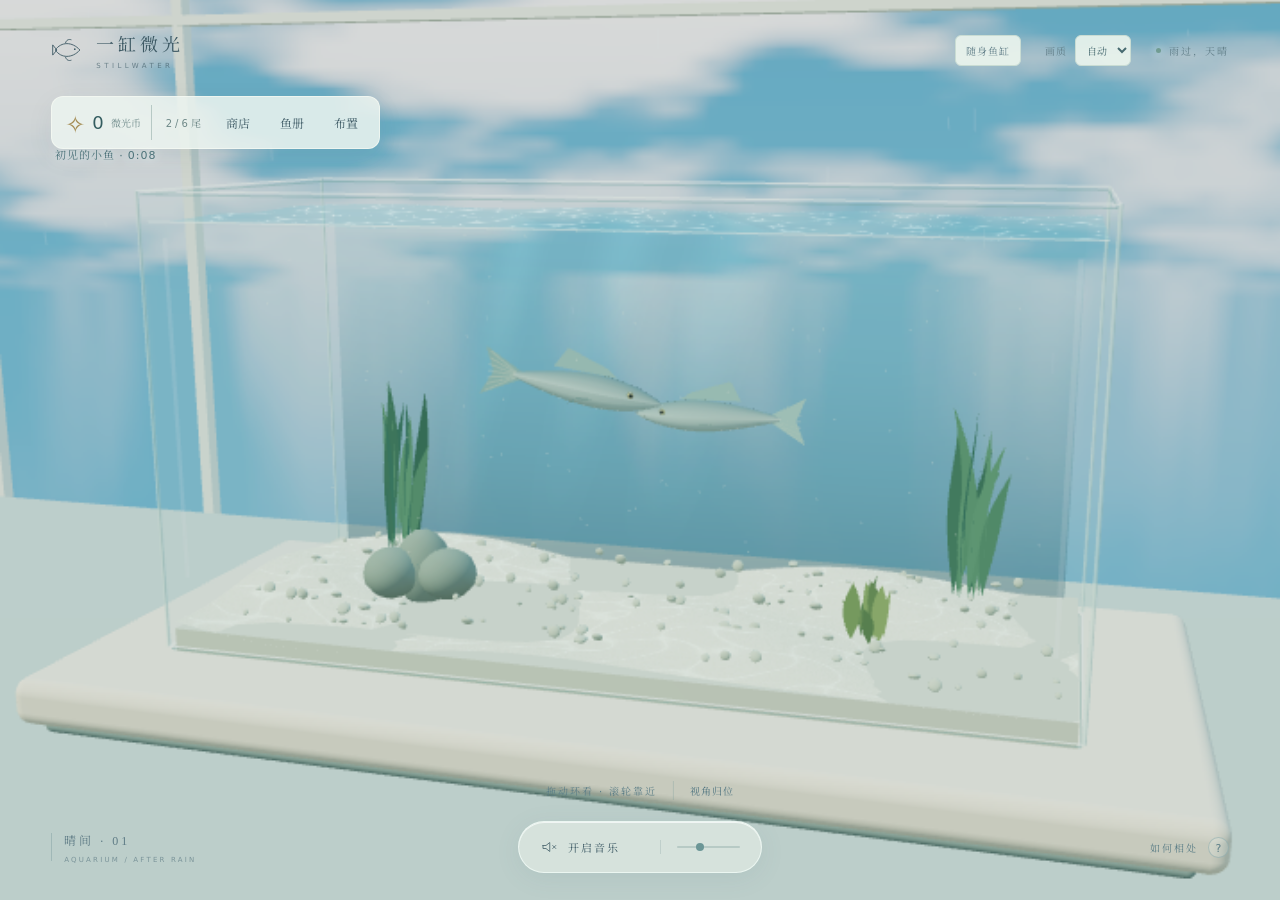
==== play/index.html @ 8902a98c "Publish original-rule web trial and QR landing" ====
<!doctype html>
<html lang="zh-CN">
<head>
  <meta charset="utf-8">
  <meta name="viewport" content="width=device-width,initial-scale=1">
  <link rel="apple-touch-icon" href="./assets/apple-touch-icon.png">
  <meta name="apple-mobile-web-app-capable" content="yes">
  <meta name="apple-mobile-web-app-title" content="一缸微光">
  <meta name="theme-color" content="#c3dce2">
  <meta name="description" content="一缸微光。看小鱼游过，让时间慢一点。一个安静的水族箱。">
  <title>一缸微光 · Stillwater</title>
  <link rel="icon" href="data:image/svg+xml,%3Csvg xmlns='http://www.w3.org/2000/svg' viewBox='0 0 32 32'%3E%3Crect width='32' height='32' rx='10' fill='%231c4745'/%3E%3Cpath d='M7 16C13 6 23 12 25 16C21 23 13 24 7 16M7 16L3 11V21Z' fill='%23e6c698'/%3E%3C/svg%3E">
  <link rel="stylesheet" href="./style.css">
  <script defer src="./aquarium.js"></script>
  <script defer src="./management.js"></script>
  <script defer src="./scene.js"></script>
  <script defer src="./management-ui.js"></script>
  <script defer src="./sound.js"></script>
  <script defer src="./app.js"></script>
  <script defer src="./web-ui.js"></script>
</head>
<body>
  <main class="aquarium" aria-label="一缸微光，安静的互动水族箱">
    <canvas id="water" tabindex="0" aria-label="水族箱：在上方水面点击投食，或停留片刻等小鱼靠近。拖动旋转视角，滚轮缩放。键盘按 F 在中央投食。"></canvas>
    <div class="grain" aria-hidden="true"></div>
    <header class="masthead">
      <a class="wordmark" href="./" aria-label="一缸微光首页">
        <svg viewBox="0 0 40 40" fill="none" aria-hidden="true"><path d="M5 20c7-10 20-10 29 0-9 10-22 10-29 0Z"/><path d="m7 20-5-6v12l5-6ZM17 12c1-4 4-5 7-4M17 28c1 4 4 5 7 4"/><circle cx="28" cy="19" r="1" fill="currentColor" stroke="none"/></svg>
        <span>一缸微光<small>STILLWATER</small></span>
      </a>
      <div class="header-note"><button id="portable-toggle" type="button">随身鱼缸</button><label class="quality-control">画质 <select id="quality-select" aria-label="画质选择"><option value="auto">自动</option><option value="low">轻省</option><option value="medium">均衡</option><option value="high">细腻</option></select></label><span class="weather-note"><span class="live-dot"></span>雨过，天晴</span></div>
    </header>
    <nav class="garden-bar" aria-label="水族箱管理">
      <div class="wallet"><span class="coin-symbol" aria-hidden="true">✧</span><strong id="coins">0</strong><span>微光币</span></div>
      <span id="capacity" class="capacity">2 / 6 尾</span>
      <button type="button" data-panel="shop">商店</button>
      <button type="button" data-panel="fish">鱼册</button>
      <button type="button" data-panel="decor">布置</button>
    </nav>
    <p id="nursery-note" class="nursery-note"></p>
    <p id="save-warning" class="save-warning" role="alert" hidden></p>
    <aside id="garden-panel" class="garden-panel" role="dialog" aria-labelledby="panel-title" hidden>
      <div class="panel-heading"><div><span class="eyebrow">A LITTLE WORLD TO KEEP</span><h2 id="panel-title">水边商店</h2></div><button type="button" id="panel-close" aria-label="关闭面板">×</button></div>
      <p id="panel-copy" class="panel-copy"></p>
      <nav id="shop-tabs" class="shop-tabs" aria-label="商品类别"></nav>
      <div id="panel-content" class="panel-content"></div>
      <p class="panel-footnote">只在相伴时生长 · 进度自动保存在当前浏览器</p>
    </aside>
    <div id="edit-bar" class="edit-bar" hidden>
      <div><strong id="edit-title">布置鱼缸</strong><small id="edit-hint">选择物品，放在底砂上</small></div>
      <button type="button" id="rotate-decor" title="R 旋转">旋转 ↻</button>
      <button type="button" id="place-decor">放下</button>
      <button type="button" id="retrieve-decor">收回</button>
      <button type="button" id="cancel-decor">取消</button>
      <button type="button" id="finish-decor">完成</button>
    </div>
    <p id="garden-toast" class="garden-toast" role="status" aria-live="polite" hidden></p>
    <div class="waterline-label" aria-hidden="true"><span></span>轻点缸内水面 · 喂一小口<span></span></div>
    <section class="intro" aria-label="欢迎">
      <p class="eyebrow">AFTER THE RAIN, A LITTLE LIGHT.</p>
      <h1>雨停了，光落进水里。</h1>
      <p class="intro-copy">看一会儿鱼，让时间慢下来。</p>
    </section>
    <div class="view-controls"><span>拖动环看 · 滚轮靠近</span><button id="view-reset" type="button">视角归位</button></div>
    <p id="render-error" class="render-error" role="alert" hidden></p>
    <footer class="bottom-bar">
      <div class="scene-caption"><span class="caption-line"></span><div>晴间 · 01<small>AQUARIUM / AFTER RAIN</small></div></div>
      <div class="sound-panel">
        <button id="sound-toggle" type="button" aria-pressed="false" aria-label="开启音乐">
          <svg class="sound-icon" viewBox="0 0 24 24" fill="none" aria-hidden="true"><path d="M4 10v4h4l5 4V6l-5 4H4Z"/><path class="waves" d="M16 9a5 5 0 0 1 0 6m3-9a9 9 0 0 1 0 12"/><path class="mute-stroke" d="m17 10 4 4m0-4-4 4"/></svg>
          <span id="sound-label">开启音乐</span>
        </button>
        <span class="control-divider"></span>
        <label class="volume-label" for="volume">音量</label>
        <input id="volume" type="range" min="0" max="100" value="35" aria-label="音乐音量">
      </div>
      <button class="help-toggle" id="help-toggle" type="button" aria-expanded="false" aria-controls="help">如何相处 <span>?</span></button>
    </footer>
    <div id="help" class="help" hidden>
      <p>轻点鱼缸内的水面，留下一小撮食物。</p>
      <p>把指针停在水里，也许会有小鱼来看看。</p>
      <p>拖动可以看看侧面，滚轮可以靠近一点。</p>
      <p>同种成鱼两条会自动繁殖；首窝只需相伴 30 秒。</p>
      <p>在鱼册出售幼鱼，用微光币买鱼、换缸和布置。</p>
      <p>幼鱼 10 分钟长大；离开页面时成长暂停。</p>
      <p>布置时左键摆放，右键环看；R 旋转，方向键微调。</p>
      <small>键盘：聚焦水景后按 F 投食 · Esc 收起说明</small>
    </div>
    <dialog id="portable-panel" aria-labelledby="portable-title">
      <div class="panel-heading"><h2 id="portable-title">把这一缸光带走</h2><button id="portable-close" type="button" aria-label="关闭随身鱼缸">×</button></div>
      <p id="offline-status" role="status">正在准备离线内容…</p>
      <p>养鱼、画面和音乐都在你的设备上运行。离线准备完成后，不联网也能玩。</p>
      <p id="install-help"></p>
      <div class="portable-actions"><button id="install-app" type="button">添加到桌面</button><button id="check-offline" type="button">检查离线与更新</button><button id="update-app" type="button" hidden>保存并更新</button></div>
      <hr>
      <h3>留住你的鱼缸</h3>
      <p>进度只保存在当前浏览器。换网址、换设备或清理浏览器前，请导出存档备份。浏览器也可能因空间不足清理离线内容。</p>
      <div class="portable-actions"><button id="export-save" type="button">导出存档</button><button id="import-save" type="button">导入存档</button><input id="save-file" type="file" accept=".json,application/json" hidden></div>
      <p id="portable-note" role="status" aria-live="polite"></p>
    </dialog>
    <p id="status" class="sr-only" role="status" aria-live="polite"></p>
    <noscript><p class="no-script">请开启 JavaScript，让这缸小鱼游起来。</p></noscript>
  </main>
</body>
</html>
---- play/style.css ----
@charset "UTF-8";
@font-face{font-family:Stillwater Serif;src:url("./assets/stillwater-serif.ttf") format("truetype");font-weight:400;font-style:normal;font-display:swap}
:root{color-scheme:light;--ink:#3d5964;--muted:#738b93;--cream:#3d5964}
*{box-sizing:border-box}
html,body{margin:0;width:100%;height:100%;overflow:hidden;background:#c5dde2}
body{font-family:"PingFang SC","Microsoft YaHei","Stillwater Serif",system-ui,sans-serif;color:var(--ink);font-weight:400}
button,a,input{-webkit-tap-highlight-color:transparent}
button{font:inherit;color:inherit;cursor:pointer}
button:focus-visible,a:focus-visible,input:focus-visible{outline:2px solid #487b8c;outline-offset:6px}
.aquarium{position:relative;isolation:isolate;width:100%;height:100%;min-height:380px;overflow:hidden;background:radial-gradient(ellipse at 50% 80%,#e8ece0,transparent 75%),linear-gradient(135deg,#c7dfe4,#b6d5df 50%,#d5e3dd)}
#water{display:block;width:100%;height:100%;outline:none;touch-action:manipulation}
#water:focus-visible{outline:1px solid #487b8c;outline-offset:-8px}
.grain{position:absolute;inset:0;pointer-events:none;opacity:.025;background-image:url("data:image/svg+xml,%3Csvg viewBox='0 0 180 180' xmlns='http://www.w3.org/2000/svg'%3E%3Cfilter id='n'%3E%3CfeTurbulence type='fractalNoise' baseFrequency='.82' numOctaves='3' stitchTiles='stitch'/%3E%3C/filter%3E%3Cpath fill='%23fff' filter='url(%23n)' opacity='.55' d='M0 0h180v180H0z'/%3E%3C/svg%3E")}
.masthead{position:absolute;top:30px;left:4%;right:4%;display:flex;align-items:center;justify-content:space-between;pointer-events:none}
.wordmark{color:var(--ink);text-decoration:none;display:flex;gap:11px;align-items:center;pointer-events:auto}
.wordmark svg{width:34px;height:34px;stroke:currentColor;stroke-width:1.05}
.wordmark span{font-family:"Stillwater Serif",serif;font-size:18px;letter-spacing:4px}
.wordmark small{display:block;font-family:system-ui,sans-serif;font-size:7px;letter-spacing:3.5px;margin-top:6px;opacity:.65}
.header-note{display:flex;align-items:center;gap:10px;color:#627f89;font-size:10px;letter-spacing:2px}
.live-dot{width:5px;height:5px;border-radius:50%;background:#719c92;box-shadow:0 0 10px #f0fff4}
.intro{position:absolute;left:50%;top:10%;transform:translateX(-50%);width:max-content;max-width:95%;text-align:center;pointer-events:none;animation:intro 20s both}
.eyebrow{font-family:system-ui,sans-serif;font-size:8px;letter-spacing:3.4px;color:#718f99;margin:0 0 10px}
h1{font-family:"Stillwater Serif",serif;font-size:clamp(24px,2.1vw,34px);font-weight:400;letter-spacing:6px;line-height:1.45;margin:0;color:#3e606e;text-shadow:0 2px 20px #f8ffff75}
.intro-copy{font-size:10px;letter-spacing:2px;color:#698792;margin:12px 0 0}
.waterline-label{position:absolute;top:29%;left:50%;transform:translateX(-50%);display:flex;gap:12px;align-items:center;pointer-events:none;white-space:nowrap;letter-spacing:2px;font-size:10px;color:#f0faf8;text-shadow:0 1px 8px #47727f;animation:instruction 14s both}
.waterline-label span{width:24px;height:1px;background:#f0faf880}
.bottom-bar{position:absolute;bottom:27px;left:4%;right:4%;display:flex;align-items:center;justify-content:space-between;gap:20px}
.scene-caption{display:flex;align-items:center;gap:12px;font-family:"Stillwater Serif",serif;font-size:12px;letter-spacing:3px;color:#5f7c86;flex:1;pointer-events:none}
.caption-line{height:28px;width:1px;background:#76999c66}
.scene-caption small{display:block;font-family:system-ui,sans-serif;font-size:7px;letter-spacing:2.2px;margin-top:7px;opacity:.7}
.sound-panel{display:flex;align-items:center;gap:16px;padding:12px 21px;background:#f4faf175;border:1px solid #f6fffbac;border-radius:40px;backdrop-filter:blur(18px);box-shadow:0 5px 25px #557b881a,inset 0 1px 0 #ffffffaa}
#sound-toggle{background:none;border:0;padding:4px 0;display:flex;gap:10px;align-items:center;font-size:11px;letter-spacing:2px;min-width:104px}
.sound-icon{width:18px;height:18px;stroke:currentColor;stroke-width:1.2;stroke-linecap:round;stroke-linejoin:round;opacity:.85}
.waves{display:none}
[aria-pressed=true] .waves{display:block}
[aria-pressed=true] .mute-stroke{display:none}
.control-divider{height:14px;width:1px;background:#77959940}
.volume-label{position:absolute;width:1px;height:1px;overflow:hidden;clip-path:inset(50%)}
input[type=range]{width:63px;height:16px;accent-color:#6b9696;cursor:pointer;appearance:none;background:transparent;margin:0}
input[type=range]::-webkit-slider-runnable-track{height:2px;background:#72949450;border-radius:2px}
input[type=range]::-webkit-slider-thumb{appearance:none;width:8px;height:8px;border-radius:50%;background:#6b9696;margin-top:-3px}
input[type=range]::-moz-range-track{height:2px;background:#72949450}
input[type=range]::-moz-range-thumb{width:8px;height:8px;border:0;background:#6b9696}
.help-toggle{flex:1;display:flex;justify-content:flex-end;align-items:center;gap:10px;border:0;background:none;font-size:10px;letter-spacing:2px;color:#5c7e87;padding:10px 0}
.help-toggle span{display:grid;place-items:center;border:1px solid #81a3a880;border-radius:50%;width:21px;height:21px;font-size:11px;letter-spacing:0;background:#f4fff730}
.help{position:absolute;right:4%;bottom:95px;background:#eff6f4f0;border:1px solid #ffffffc0;border-radius:18px;padding:20px 24px;box-shadow:0 8px 50px #456c7b22;max-width:90vw;line-height:1.8;backdrop-filter:blur(20px)}
.help p{font-size:12px;letter-spacing:1px;color:#436874;margin:7px 0}
.help small{display:block;color:#6d8c93;font-size:10px;margin-top:20px}
.sr-only{position:absolute;width:1px;height:1px;padding:0;overflow:hidden;clip:rect(0,0,0,0);white-space:nowrap;border:0}
.no-script{position:absolute;top:50%;left:50%;transform:translate(-50%,-50%)}
@keyframes appear{from{opacity:0}to{opacity:1}}
@keyframes instruction{0%,15%{opacity:0}30%,70%{opacity:1}100%{opacity:0}}
@media(min-aspect-ratio:19/10){.intro{top:5%}.intro-copy{display:none}.masthead{top:22px}}
@media(max-width:700px){.masthead{top:25px;left:6%;right:6%}.header-note{font-size:9px;letter-spacing:1px}.wordmark span{font-size:16px;letter-spacing:3px}.wordmark svg{width:29px}.intro{top:18%}h1{font-size:27px;letter-spacing:3px}.intro-copy{font-size:9px;letter-spacing:1px}.eyebrow{font-size:7px}.bottom-bar{bottom:30px;left:6%;right:6%;gap:12px}.scene-caption{display:none}.sound-panel{padding:11px 17px;gap:12px}.help-toggle{font-size:0;flex:0}.help-toggle span{font-size:11px}.waterline-label{font-size:8px;letter-spacing:1px}.help{right:6%;bottom:95px}}
@media(prefers-reduced-motion:reduce){.intro{animation:none}.waterline-label{animation:none;opacity:.8}}

.view-controls{position:absolute;bottom:100px;left:50%;transform:translateX(-50%);display:flex;gap:16px;align-items:center;color:#5c7e87;font-size:10px;letter-spacing:2px;white-space:nowrap}
.view-controls button{background:transparent;border:0;border-left:1px solid #829e9c55;padding:2px 0 2px 16px;color:#4f7480;font-size:10px;letter-spacing:1px}
.render-error{position:absolute;left:50%;top:48%;transform:translate(-50%,-50%);background:#edf5f2f2;border:1px solid #fff;padding:24px;border-radius:12px;max-width:90%;color:#355563;font-size:14px;line-height:1.8}
@keyframes intro{0%{opacity:0}12%,55%{opacity:1}100%{opacity:0}}
@media(max-width:700px){.view-controls{bottom:105px;gap:10px;font-size:9px}.intro{top:16%}h1{font-size:23px}}
/* The shop stays quiet at the edge of the aquarium. */
[hidden]{display:none!important}
.garden-bar{position:absolute;top:96px;left:4%;display:flex;align-items:center;gap:8px;padding:8px 10px;border:1px solid #f5faf3b3;border-radius:12px;background:#edf5f0d9;backdrop-filter:blur(20px);box-shadow:0 8px 28px #284e6010;font-size:12px}
.wallet{display:flex;gap:7px;align-items:center;padding:0 10px 0 3px;border-right:1px solid #b7c9c5}
.wallet strong{font:500 18px system-ui;font-variant-numeric:tabular-nums;color:#345d60}
.wallet>span:last-child{font-size:10px;color:#728d8d}
.coin-symbol{font-size:24px;color:#a38b52}.capacity{padding:0 6px;color:#6e8887;font-size:10px;white-space:nowrap}
.garden-bar button{border:0;background:transparent;padding:8px 11px;border-radius:7px;font-size:12px}
.garden-bar button:hover{background:#dce9e1}
.nursery-note{position:absolute;top:146px;left:calc(4% + 4px);font-size:11px;letter-spacing:1px;color:#4c7279;margin:0;text-shadow:0 1px 10px #e9f8ff}
.garden-panel{position:absolute;right:24px;top:88px;bottom:92px;width:390px;display:flex;flex-direction:column;padding:23px;border:1px solid #f5faf3e6;border-radius:18px;background:#edf3ecf2;box-shadow:0 18px 70px #264d5f25;backdrop-filter:blur(28px);z-index:10}
.panel-heading{display:flex;justify-content:space-between;gap:10px;align-items:center}
.panel-heading .eyebrow{font-size:7px;letter-spacing:2px;opacity:.7}
.panel-heading h2{font-family:'Stillwater Serif',serif;font-weight:400;font-size:23px;letter-spacing:3px;margin:8px 0 0;color:#3f6263}
#panel-close{align-self:flex-start;border:1px solid #b8cbc080;background:transparent;width:30px;height:30px;border-radius:50%;font-size:20px}
.panel-copy{font-size:11px;line-height:1.9;color:#71867f;margin:15px 0}
.shop-tabs{display:flex;gap:4px;border-bottom:1px solid #becfc28c;margin-bottom:13px;padding-bottom:10px}
.shop-tabs button{flex:1;border:0;background:transparent;padding:9px;border-radius:7px;font-size:12px;color:#799087}
.shop-tabs [aria-pressed=true]{background:#d7e4d9;color:#315c52}
.panel-content{overflow-y:auto;overscroll-behavior:contain;flex:1;min-height:0;scrollbar-width:thin;scrollbar-color:#b4c7b8 transparent;padding:0 3px 10px 0}
.item-card{display:grid;grid-template-columns:90px 1fr;gap:7px 13px;padding:17px 0;border-bottom:1px solid #c3d2c37a}
.item-art{width:90px;height:66px;align-self:center;display:grid;place-items:center;border-radius:8px;background:linear-gradient(140deg,#d9e5dc90,#f5f7eb70)}
.item-art svg{display:block;width:100%;height:100%}
.item-description h3{font-size:14px;font-weight:500;letter-spacing:1px;margin:2px 0 7px;color:#3d625b}
.item-description p{font-size:10px;line-height:1.7;color:#70877f;margin:0 0 4px}.item-description small{font-size:10px;line-height:1.7;color:#81928b;display:block}
.item-actions{grid-column:2;display:flex;gap:6px;flex-wrap:wrap;margin-top:2px}
.item-actions button,.section-note button{background:#dbe6d9;border:1px solid #c3d5c0;padding:7px 11px;border-radius:6px;color:#3d6557;font-size:11px}
.item-actions button:hover:not(:disabled),.edit-bar button:hover:not(:disabled){background:#cadcc9}
button:disabled{opacity:.43;cursor:default}
.panel-footnote{font-size:9px;letter-spacing:1px;color:#88978b;text-align:center;margin:15px 0 0}
.section-note{font-size:10px;line-height:1.8;color:#829184;margin:0 0 4px;display:flex;align-items:center;justify-content:space-between;gap:8px}
.section-title{font-weight:400;font-size:12px;letter-spacing:2px;margin:20px 0 0;color:#6c8578}.section-title:first-child{margin-top:4px}.section-title span{font-size:10px;opacity:.6}.fish-number{font-size:10px;color:#91a398;letter-spacing:1px;margin-left:4px}.empty-note{font-size:11px;color:#91a08f;margin:20px 0}
.garden-toast{position:absolute;left:50%;bottom:150px;transform:translateX(-50%);padding:12px 22px;margin:0;border-radius:9px;max-width:min(540px,90vw);width:max-content;background:#edf5eaf2;border:1px solid #fff9;color:#476d60;font-size:12px;line-height:1.7;box-shadow:0 8px 30px #355e5415;pointer-events:none;z-index:20}
.edit-bar{position:absolute;left:50%;bottom:93px;transform:translateX(-50%);display:flex;align-items:center;gap:8px;padding:14px 17px;border-radius:12px;background:#edf5eaf5;box-shadow:0 10px 40px #355e5425;z-index:11;width:max-content;max-width:95vw;border:1px solid #fff9}
.edit-bar strong{font-size:12px;font-weight:500;letter-spacing:1px}.edit-bar small{display:block;font-size:10px;margin-top:5px;color:#81917e}.edit-bar>div{margin-right:12px;min-width:190px}.edit-bar button{font-size:11px;border:1px solid #c6d6c2;background:#dfeadd;border-radius:6px;padding:9px 10px;white-space:nowrap}
.save-warning{position:absolute;bottom:170px;left:4%;max-width:380px;background:#f7eddbed;color:#89613e;padding:12px 16px;border-radius:8px;font-size:11px;line-height:1.8;z-index:25}
@media(max-width:900px){.intro{top:21%}.garden-panel{right:16px;width:360px}.garden-bar{top:86px}.nursery-note{top:139px}.edit-bar{flex-wrap:wrap;justify-content:center}.edit-bar>div{width:100%;text-align:center;margin:0 0 4px}}
@media(max-width:600px){.garden-bar{left:5%;right:5%;top:86px;gap:2px;justify-content:space-between;padding:7px}.wallet{gap:5px;padding-right:7px}.wallet>span:last-child{display:none}.wallet strong{font-size:17px}.garden-bar button{font-size:11px;padding:8px}.capacity{font-size:9px;padding:0 3px}.nursery-note{left:6%;top:139px;font-size:10px}.garden-panel{left:4%;right:4%;top:156px;bottom:90px;width:auto;padding:18px}.panel-heading h2{font-size:21px}.panel-copy{margin:10px 0}.intro{top:23%}.garden-toast{bottom:205px;font-size:11px}.edit-bar{bottom:90px;width:94%;padding:11px 10px;gap:6px}.edit-bar button{padding:8px}.edit-bar small{font-size:9px}.save-warning{bottom:200px;max-width:90%}}
.quality-control{display:flex;align-items:center;gap:8px;pointer-events:auto;letter-spacing:1px}
.quality-control select{font:inherit;color:#476a70;background:#edf5eee6;border:1px solid #c9dcd3;border-radius:6px;padding:6px 7px;cursor:pointer}
.weather-note{display:flex;gap:8px;align-items:center;margin-left:15px}
html[data-quality=low] .grain{display:none}
html[data-quality=low] .sound-panel,html[data-quality=low] .garden-bar,html[data-quality=low] .garden-panel,html[data-quality=low] .help{backdrop-filter:none}
html[data-quality=low] .garden-panel{background:#edf3ecfa}
#water{touch-action:none}
@media(max-width:700px){.weather-note{display:none}.quality-control{font-size:10px}.quality-control select{padding:6px}.masthead{top:23px}}
.aquarium{height:100dvh;min-height:320px}
@media(pointer:coarse){.bottom-bar{bottom:calc(18px + env(safe-area-inset-bottom,0px))}.quality-control select{min-height:32px}}
@media(max-height:450px){.intro{display:none}.masthead{top:12px}.garden-bar{top:65px}.nursery-note{top:116px}.bottom-bar{bottom:12px}.view-controls{bottom:75px}.garden-panel{top:60px;bottom:70px}.panel-copy,.panel-footnote{display:none}.panel-heading h2{font-size:18px}.shop-tabs{margin-top:8px;padding-bottom:4px}.edit-bar{bottom:68px}}
/* A quiet, optional home for installation and local backups. */
#portable-toggle{pointer-events:auto;white-space:nowrap;border:1px solid #c9dcd3;border-radius:6px;background:#edf5eee6;padding:7px 10px;font:inherit;letter-spacing:1px;margin-right:14px}
#portable-panel{color:#42636a;background:#edf3ec;border:1px solid #fff;border-radius:18px;padding:26px;width:min(440px,90vw);max-height:85dvh;overflow:auto;box-shadow:0 20px 80px #24444a33}
#portable-panel::backdrop{background:#17383f55}
#portable-panel h2{font-size:21px;letter-spacing:2px;font-weight:400;margin:0}
#portable-panel h3{font-size:14px;font-weight:500;margin:22px 0 6px}
#portable-panel p{font-size:12px;line-height:1.9;letter-spacing:.3px;margin:15px 0}
#offline-status{color:#36705c}
#portable-panel hr{border:0;border-top:1px solid #c8d8ce;margin:24px 0 0}
#portable-close{border:1px solid #c9dcd3;background:transparent;border-radius:50%;width:32px;height:32px;font-size:22px;flex-shrink:0}
.portable-actions{display:flex;gap:8px;flex-wrap:wrap}
.portable-actions button{border:1px solid #c0d1c5;border-radius:7px;padding:10px 13px;background:#dce8dd;color:#3b6256;font-size:12px;min-height:40px}
#portable-note{color:#607d72;min-height:1em}
@media(max-width:600px){#portable-toggle{margin-right:8px;padding:7px;font-size:10px;letter-spacing:0}#portable-panel{padding:20px}.header-note{gap:0}}
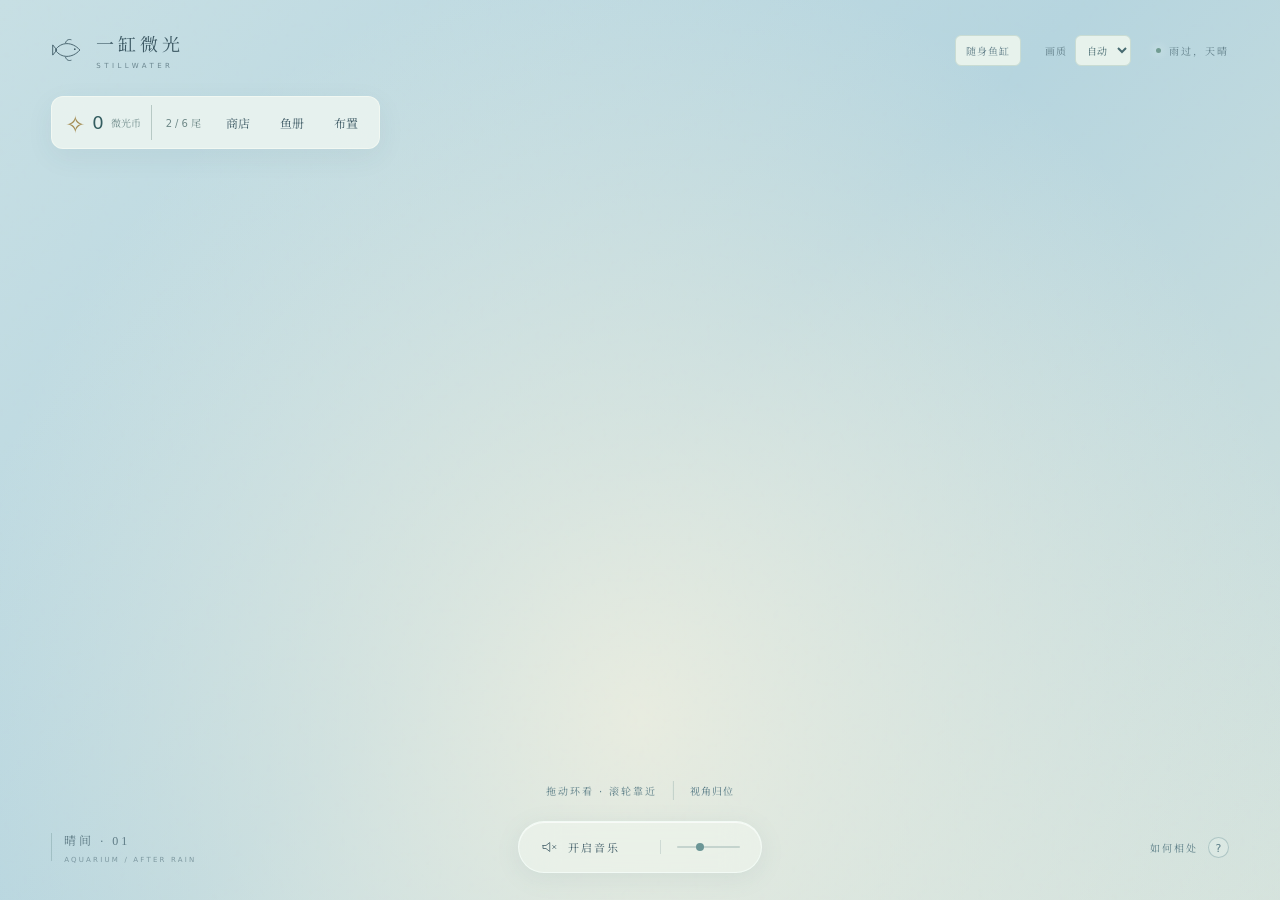
==== commit 1651eba4: "Fix mobile web startup with retryable downloads and accurate failure states" ====
--- a/play/index.html
+++ b/play/index.html
@@ -11,13 +11,6 @@
   <title>一缸微光 · Stillwater</title>
   <link rel="icon" href="data:image/svg+xml,%3Csvg xmlns='http://www.w3.org/2000/svg' viewBox='0 0 32 32'%3E%3Crect width='32' height='32' rx='10' fill='%231c4745'/%3E%3Cpath d='M7 16C13 6 23 12 25 16C21 23 13 24 7 16M7 16L3 11V21Z' fill='%23e6c698'/%3E%3C/svg%3E">
   <link rel="stylesheet" href="./style.css">
-  <script defer src="./aquarium.js"></script>
-  <script defer src="./management.js"></script>
-  <script defer src="./scene.js"></script>
-  <script defer src="./management-ui.js"></script>
-  <script defer src="./sound.js"></script>
-  <script defer src="./app.js"></script>
-  <script defer src="./web-ui.js"></script>
 </head>
 <body>
   <main class="aquarium" aria-label="一缸微光，安静的互动水族箱">
@@ -101,5 +94,44 @@
     <p id="status" class="sr-only" role="status" aria-live="polite"></p>
     <noscript><p class="no-script">请开启 JavaScript，让这缸小鱼游起来。</p></noscript>
   </main>
-</body>
+<script>(() => {
+  const box=document.createElement('div');
+  box.id='web-loading';box.setAttribute('role','status');
+  box.style.cssText='position:fixed;z-index:9999;left:5%;right:5%;top:42%;padding:24px;border-radius:18px;background:#eef6f3;color:#294d40;text-align:center;font:16px/1.8 -apple-system,sans-serif';
+  document.body.append(box);
+  function message(text){box.replaceChildren(document.createTextNode(text));}
+  function failure(text){message(text);const b=document.createElement('button');b.textContent='重新加载';b.style.cssText='display:block;margin:16px auto;padding:10px 24px';b.onclick=()=>location.reload();box.append(b);}
+  window.stillwaterBootFailure=error=>failure('鱼缸启动失败：'+String(error?.message||error)+'。可关闭其他页面后重试。');
+  window.addEventListener('stillwater-ready',()=>box.remove(),{once:true});
+  async function load(url,label){
+    for(let attempt=0;attempt<3;attempt++){
+      message(label+(attempt?'，正在重试（'+attempt+'/2）':'，首次打开需要下载，请稍候…'));
+      try{
+        const controller=new AbortController(),timer=setTimeout(()=>controller.abort(),90000);
+        try{
+          const response=await fetch(url+(attempt?'?retry='+Date.now():''),{signal:controller.signal});
+          if(!response.ok)throw Error('HTTP '+response.status);
+          const reader=response.body?.getReader();let source;
+          if(reader){
+            const decoder=new TextDecoder();let bytes=0;source='';
+            for(;;){const {done,value}=await reader.read();if(done)break;bytes+=value.length;source+=decoder.decode(value,{stream:true});message(label+' · 已下载 '+Math.round(bytes/1024)+' KB'+(attempt?' · 重试 '+attempt+'/2':''));}
+            source+=decoder.decode();
+          }else source=await response.text();
+          const script=document.createElement('script');script.textContent=source;document.head.append(script);script.remove();
+        }finally{clearTimeout(timer);}
+        return;finished=true;clearTimeout(timer);script.onload=script.onerror=null;if(error){script.remove();reject(error);}else resolve();}
+          script.src=url+(attempt?'?retry='+Date.now():'');script.onload=()=>done();script.onerror=()=>done(new Error('资源下载失败'));document.head.append(script);
+        });return;
+      }catch(error){if(attempt===2)throw error;}
+    }
+  }
+  (async()=>{
+    try{
+      await load('./scene.672f8a0ad6e7.js','正在加载鱼缸画面');
+      if(!window.AquariumScene)throw Error('3D 文件未完整加载');
+      await load('./game.dff46eefe0ca.js','正在准备小鱼');
+    }catch(error){failure('鱼缸文件未能下载完成，请检查网络后重试。此问题不代表 Safari 不支持 3D。');}
+  })();
+})();
+</script></body>
 </html>
--- a/play/style.css
+++ b/play/style.css
@@ -122,3 +122,5 @@
 .portable-actions button{border:1px solid #c0d1c5;border-radius:7px;padding:10px 13px;background:#dce8dd;color:#3b6256;font-size:12px;min-height:40px}
 #portable-note{color:#607d72;min-height:1em}
 @media(max-width:600px){#portable-toggle{margin-right:8px;padding:7px;font-size:10px;letter-spacing:0}#portable-panel{padding:20px}.header-note{gap:0}}
+/* Shop/album art comes from the approved 3D models, not generic fish symbols. */
+.item-art.fish img{display:block;width:100%;height:100%;object-fit:contain;mix-blend-mode:multiply}
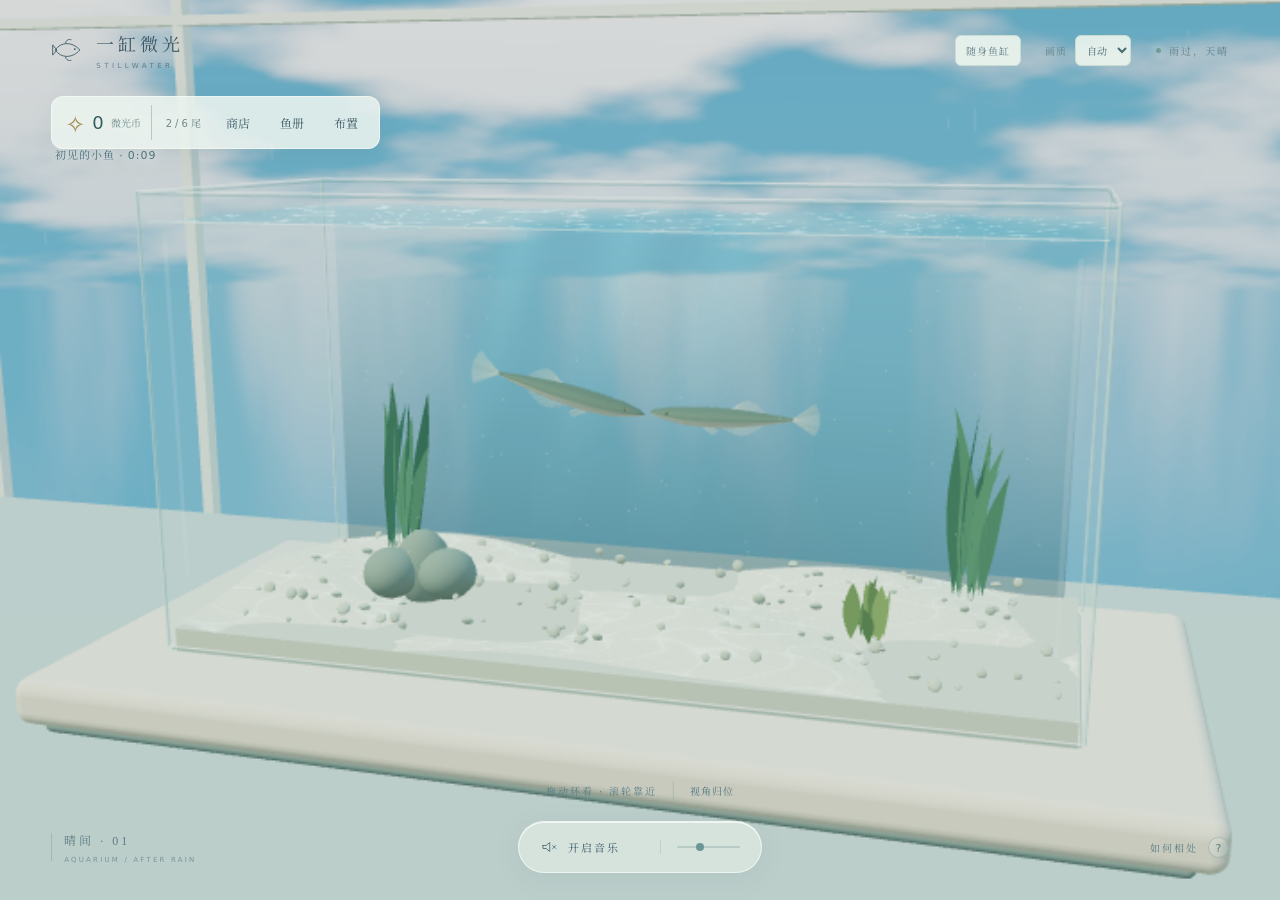
==== commit c805ac9d: "Correct bootstrap download flow and verify failure recovery" ====
--- a/play/index.html
+++ b/play/index.html
@@ -119,9 +119,7 @@
           }else source=await response.text();
           const script=document.createElement('script');script.textContent=source;document.head.append(script);script.remove();
         }finally{clearTimeout(timer);}
-        return;finished=true;clearTimeout(timer);script.onload=script.onerror=null;if(error){script.remove();reject(error);}else resolve();}
-          script.src=url+(attempt?'?retry='+Date.now():'');script.onload=()=>done();script.onerror=()=>done(new Error('资源下载失败'));document.head.append(script);
-        });return;
+        return;
       }catch(error){if(attempt===2)throw error;}
     }
   }
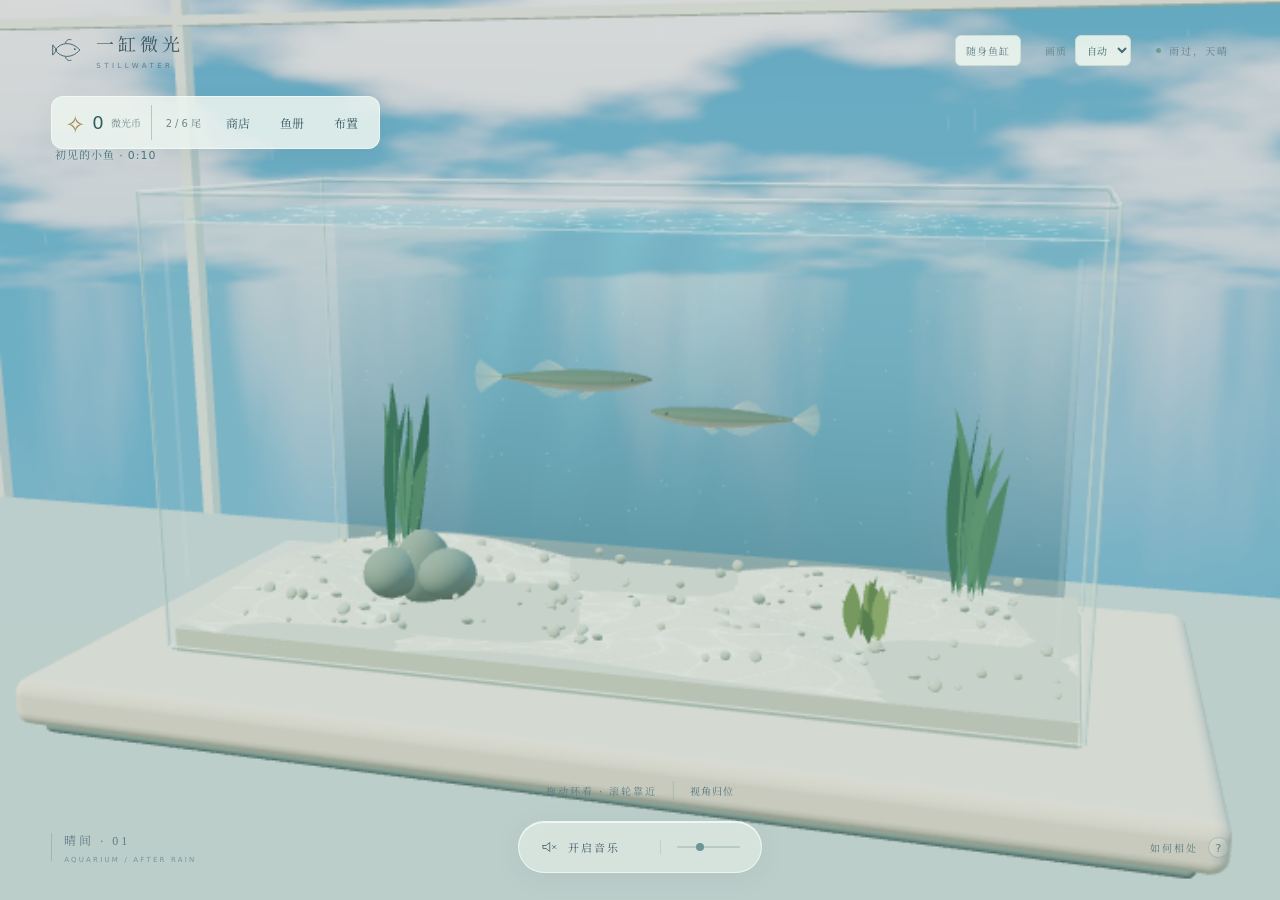
==== commit 45dc7676: "Compress engine transfer for slow mobile networks" ====
--- a/play/index.html
+++ b/play/index.html
@@ -109,14 +109,15 @@
       try{
         const controller=new AbortController(),timer=setTimeout(()=>controller.abort(),90000);
         try{
-          const response=await fetch(url+(attempt?'?retry='+Date.now():''),{signal:controller.signal});
+          const compressed=url.includes('scene.') && 'DecompressionStream' in window;
+          const response=await fetch(url+(compressed?'.gz':'')+(attempt?'?retry='+Date.now():''),{signal:controller.signal});
           if(!response.ok)throw Error('HTTP '+response.status);
           const reader=response.body?.getReader();let source;
           if(reader){
-            const decoder=new TextDecoder();let bytes=0;source='';
-            for(;;){const {done,value}=await reader.read();if(done)break;bytes+=value.length;source+=decoder.decode(value,{stream:true});message(label+' · 已下载 '+Math.round(bytes/1024)+' KB'+(attempt?' · 重试 '+attempt+'/2':''));}
-            source+=decoder.decode();
-          }else source=await response.text();
+            const decoder=new TextDecoder();let bytes=0;source='';const chunks=[];
+            for(;;){const {done,value}=await reader.read();if(done)break;bytes+=value.length;if(compressed)chunks.push(value);else source+=decoder.decode(value,{stream:true});message(label+' · 已下载 '+Math.round(bytes/1024)+' KB'+(attempt?' · 重试 '+attempt+'/2':''));}
+            if(compressed){const blob=new Blob(chunks);const header=new Uint8Array(await blob.slice(0,2).arrayBuffer());source=header[0]===31&&header[1]===139?await new Response(blob.stream().pipeThrough(new DecompressionStream('gzip'))).text():await blob.text();}else source+=decoder.decode();
+          }else {if(compressed){const blob=await response.blob();source=await new Response(blob.stream().pipeThrough(new DecompressionStream('gzip'))).text();}else source=await response.text();}
           const script=document.createElement('script');script.textContent=source;document.head.append(script);script.remove();
         }finally{clearTimeout(timer);}
         return;
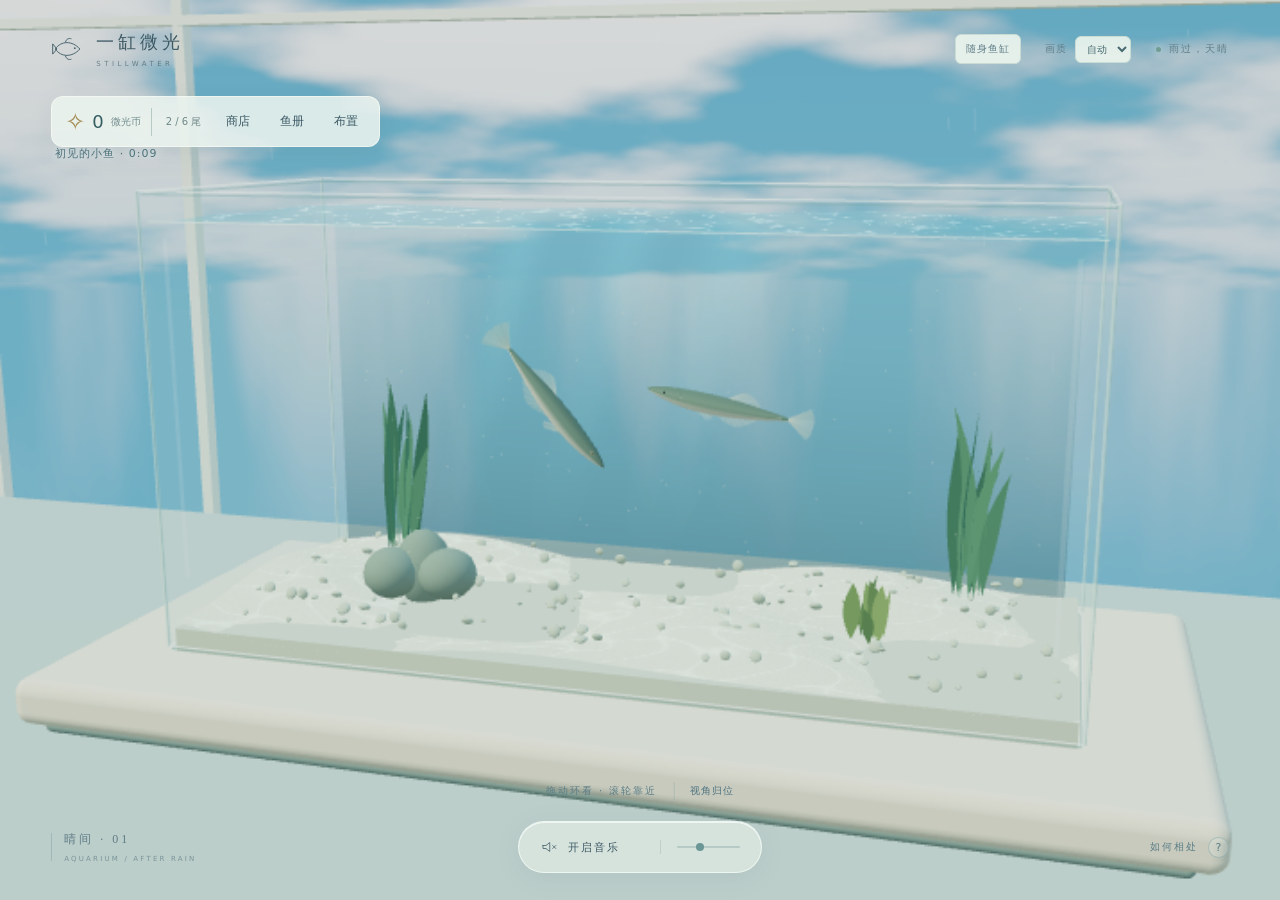
==== commit 5a116224: "Open QR trial directly with one-response first-frame startup" ====
--- a/play/index.html
+++ b/play/index.html
@@ -10,7 +10,133 @@
   <meta name="description" content="一缸微光。看小鱼游过，让时间慢一点。一个安静的水族箱。">
   <title>一缸微光 · Stillwater</title>
   <link rel="icon" href="data:image/svg+xml,%3Csvg xmlns='http://www.w3.org/2000/svg' viewBox='0 0 32 32'%3E%3Crect width='32' height='32' rx='10' fill='%231c4745'/%3E%3Cpath d='M7 16C13 6 23 12 25 16C21 23 13 24 7 16M7 16L3 11V21Z' fill='%23e6c698'/%3E%3C/svg%3E">
-  <link rel="stylesheet" href="./style.css">
+  <style>@charset "UTF-8";
+
+:root{color-scheme:light;--ink:#3d5964;--muted:#738b93;--cream:#3d5964}
+*{box-sizing:border-box}
+html,body{margin:0;width:100%;height:100%;overflow:hidden;background:#c5dde2}
+body{font-family:"PingFang SC","Microsoft YaHei","Stillwater Serif",system-ui,sans-serif;color:var(--ink);font-weight:400}
+button,a,input{-webkit-tap-highlight-color:transparent}
+button{font:inherit;color:inherit;cursor:pointer}
+button:focus-visible,a:focus-visible,input:focus-visible{outline:2px solid #487b8c;outline-offset:6px}
+.aquarium{position:relative;isolation:isolate;width:100%;height:100%;min-height:380px;overflow:hidden;background:radial-gradient(ellipse at 50% 80%,#e8ece0,transparent 75%),linear-gradient(135deg,#c7dfe4,#b6d5df 50%,#d5e3dd)}
+#water{display:block;width:100%;height:100%;outline:none;touch-action:manipulation}
+#water:focus-visible{outline:1px solid #487b8c;outline-offset:-8px}
+.grain{position:absolute;inset:0;pointer-events:none;opacity:.025;background-image:url("data:image/svg+xml,%3Csvg viewBox='0 0 180 180' xmlns='http://www.w3.org/2000/svg'%3E%3Cfilter id='n'%3E%3CfeTurbulence type='fractalNoise' baseFrequency='.82' numOctaves='3' stitchTiles='stitch'/%3E%3C/filter%3E%3Cpath fill='%23fff' filter='url(%23n)' opacity='.55' d='M0 0h180v180H0z'/%3E%3C/svg%3E")}
+.masthead{position:absolute;top:30px;left:4%;right:4%;display:flex;align-items:center;justify-content:space-between;pointer-events:none}
+.wordmark{color:var(--ink);text-decoration:none;display:flex;gap:11px;align-items:center;pointer-events:auto}
+.wordmark svg{width:34px;height:34px;stroke:currentColor;stroke-width:1.05}
+.wordmark span{font-family:"Stillwater Serif",serif;font-size:18px;letter-spacing:4px}
+.wordmark small{display:block;font-family:system-ui,sans-serif;font-size:7px;letter-spacing:3.5px;margin-top:6px;opacity:.65}
+.header-note{display:flex;align-items:center;gap:10px;color:#627f89;font-size:10px;letter-spacing:2px}
+.live-dot{width:5px;height:5px;border-radius:50%;background:#719c92;box-shadow:0 0 10px #f0fff4}
+.intro{position:absolute;left:50%;top:10%;transform:translateX(-50%);width:max-content;max-width:95%;text-align:center;pointer-events:none;animation:intro 20s both}
+.eyebrow{font-family:system-ui,sans-serif;font-size:8px;letter-spacing:3.4px;color:#718f99;margin:0 0 10px}
+h1{font-family:"Stillwater Serif",serif;font-size:clamp(24px,2.1vw,34px);font-weight:400;letter-spacing:6px;line-height:1.45;margin:0;color:#3e606e;text-shadow:0 2px 20px #f8ffff75}
+.intro-copy{font-size:10px;letter-spacing:2px;color:#698792;margin:12px 0 0}
+.waterline-label{position:absolute;top:29%;left:50%;transform:translateX(-50%);display:flex;gap:12px;align-items:center;pointer-events:none;white-space:nowrap;letter-spacing:2px;font-size:10px;color:#f0faf8;text-shadow:0 1px 8px #47727f;animation:instruction 14s both}
+.waterline-label span{width:24px;height:1px;background:#f0faf880}
+.bottom-bar{position:absolute;bottom:27px;left:4%;right:4%;display:flex;align-items:center;justify-content:space-between;gap:20px}
+.scene-caption{display:flex;align-items:center;gap:12px;font-family:"Stillwater Serif",serif;font-size:12px;letter-spacing:3px;color:#5f7c86;flex:1;pointer-events:none}
+.caption-line{height:28px;width:1px;background:#76999c66}
+.scene-caption small{display:block;font-family:system-ui,sans-serif;font-size:7px;letter-spacing:2.2px;margin-top:7px;opacity:.7}
+.sound-panel{display:flex;align-items:center;gap:16px;padding:12px 21px;background:#f4faf175;border:1px solid #f6fffbac;border-radius:40px;backdrop-filter:blur(18px);box-shadow:0 5px 25px #557b881a,inset 0 1px 0 #ffffffaa}
+#sound-toggle{background:none;border:0;padding:4px 0;display:flex;gap:10px;align-items:center;font-size:11px;letter-spacing:2px;min-width:104px}
+.sound-icon{width:18px;height:18px;stroke:currentColor;stroke-width:1.2;stroke-linecap:round;stroke-linejoin:round;opacity:.85}
+.waves{display:none}
+[aria-pressed=true] .waves{display:block}
+[aria-pressed=true] .mute-stroke{display:none}
+.control-divider{height:14px;width:1px;background:#77959940}
+.volume-label{position:absolute;width:1px;height:1px;overflow:hidden;clip-path:inset(50%)}
+input[type=range]{width:63px;height:16px;accent-color:#6b9696;cursor:pointer;appearance:none;background:transparent;margin:0}
+input[type=range]::-webkit-slider-runnable-track{height:2px;background:#72949450;border-radius:2px}
+input[type=range]::-webkit-slider-thumb{appearance:none;width:8px;height:8px;border-radius:50%;background:#6b9696;margin-top:-3px}
+input[type=range]::-moz-range-track{height:2px;background:#72949450}
+input[type=range]::-moz-range-thumb{width:8px;height:8px;border:0;background:#6b9696}
+.help-toggle{flex:1;display:flex;justify-content:flex-end;align-items:center;gap:10px;border:0;background:none;font-size:10px;letter-spacing:2px;color:#5c7e87;padding:10px 0}
+.help-toggle span{display:grid;place-items:center;border:1px solid #81a3a880;border-radius:50%;width:21px;height:21px;font-size:11px;letter-spacing:0;background:#f4fff730}
+.help{position:absolute;right:4%;bottom:95px;background:#eff6f4f0;border:1px solid #ffffffc0;border-radius:18px;padding:20px 24px;box-shadow:0 8px 50px #456c7b22;max-width:90vw;line-height:1.8;backdrop-filter:blur(20px)}
+.help p{font-size:12px;letter-spacing:1px;color:#436874;margin:7px 0}
+.help small{display:block;color:#6d8c93;font-size:10px;margin-top:20px}
+.sr-only{position:absolute;width:1px;height:1px;padding:0;overflow:hidden;clip:rect(0,0,0,0);white-space:nowrap;border:0}
+.no-script{position:absolute;top:50%;left:50%;transform:translate(-50%,-50%)}
+@keyframes appear{from{opacity:0}to{opacity:1}}
+@keyframes instruction{0%,15%{opacity:0}30%,70%{opacity:1}100%{opacity:0}}
+@media(min-aspect-ratio:19/10){.intro{top:5%}.intro-copy{display:none}.masthead{top:22px}}
+@media(max-width:700px){.masthead{top:25px;left:6%;right:6%}.header-note{font-size:9px;letter-spacing:1px}.wordmark span{font-size:16px;letter-spacing:3px}.wordmark svg{width:29px}.intro{top:18%}h1{font-size:27px;letter-spacing:3px}.intro-copy{font-size:9px;letter-spacing:1px}.eyebrow{font-size:7px}.bottom-bar{bottom:30px;left:6%;right:6%;gap:12px}.scene-caption{display:none}.sound-panel{padding:11px 17px;gap:12px}.help-toggle{font-size:0;flex:0}.help-toggle span{font-size:11px}.waterline-label{font-size:8px;letter-spacing:1px}.help{right:6%;bottom:95px}}
+@media(prefers-reduced-motion:reduce){.intro{animation:none}.waterline-label{animation:none;opacity:.8}}
+
+.view-controls{position:absolute;bottom:100px;left:50%;transform:translateX(-50%);display:flex;gap:16px;align-items:center;color:#5c7e87;font-size:10px;letter-spacing:2px;white-space:nowrap}
+.view-controls button{background:transparent;border:0;border-left:1px solid #829e9c55;padding:2px 0 2px 16px;color:#4f7480;font-size:10px;letter-spacing:1px}
+.render-error{position:absolute;left:50%;top:48%;transform:translate(-50%,-50%);background:#edf5f2f2;border:1px solid #fff;padding:24px;border-radius:12px;max-width:90%;color:#355563;font-size:14px;line-height:1.8}
+@keyframes intro{0%{opacity:0}12%,55%{opacity:1}100%{opacity:0}}
+@media(max-width:700px){.view-controls{bottom:105px;gap:10px;font-size:9px}.intro{top:16%}h1{font-size:23px}}
+/* The shop stays quiet at the edge of the aquarium. */
+[hidden]{display:none!important}
+.garden-bar{position:absolute;top:96px;left:4%;display:flex;align-items:center;gap:8px;padding:8px 10px;border:1px solid #f5faf3b3;border-radius:12px;background:#edf5f0d9;backdrop-filter:blur(20px);box-shadow:0 8px 28px #284e6010;font-size:12px}
+.wallet{display:flex;gap:7px;align-items:center;padding:0 10px 0 3px;border-right:1px solid #b7c9c5}
+.wallet strong{font:500 18px system-ui;font-variant-numeric:tabular-nums;color:#345d60}
+.wallet>span:last-child{font-size:10px;color:#728d8d}
+.coin-symbol{font-size:24px;color:#a38b52}.capacity{padding:0 6px;color:#6e8887;font-size:10px;white-space:nowrap}
+.garden-bar button{border:0;background:transparent;padding:8px 11px;border-radius:7px;font-size:12px}
+.garden-bar button:hover{background:#dce9e1}
+.nursery-note{position:absolute;top:146px;left:calc(4% + 4px);font-size:11px;letter-spacing:1px;color:#4c7279;margin:0;text-shadow:0 1px 10px #e9f8ff}
+.garden-panel{position:absolute;right:24px;top:88px;bottom:92px;width:390px;display:flex;flex-direction:column;padding:23px;border:1px solid #f5faf3e6;border-radius:18px;background:#edf3ecf2;box-shadow:0 18px 70px #264d5f25;backdrop-filter:blur(28px);z-index:10}
+.panel-heading{display:flex;justify-content:space-between;gap:10px;align-items:center}
+.panel-heading .eyebrow{font-size:7px;letter-spacing:2px;opacity:.7}
+.panel-heading h2{font-family:'Stillwater Serif',serif;font-weight:400;font-size:23px;letter-spacing:3px;margin:8px 0 0;color:#3f6263}
+#panel-close{align-self:flex-start;border:1px solid #b8cbc080;background:transparent;width:30px;height:30px;border-radius:50%;font-size:20px}
+.panel-copy{font-size:11px;line-height:1.9;color:#71867f;margin:15px 0}
+.shop-tabs{display:flex;gap:4px;border-bottom:1px solid #becfc28c;margin-bottom:13px;padding-bottom:10px}
+.shop-tabs button{flex:1;border:0;background:transparent;padding:9px;border-radius:7px;font-size:12px;color:#799087}
+.shop-tabs [aria-pressed=true]{background:#d7e4d9;color:#315c52}
+.panel-content{overflow-y:auto;overscroll-behavior:contain;flex:1;min-height:0;scrollbar-width:thin;scrollbar-color:#b4c7b8 transparent;padding:0 3px 10px 0}
+.item-card{display:grid;grid-template-columns:90px 1fr;gap:7px 13px;padding:17px 0;border-bottom:1px solid #c3d2c37a}
+.item-art{width:90px;height:66px;align-self:center;display:grid;place-items:center;border-radius:8px;background:linear-gradient(140deg,#d9e5dc90,#f5f7eb70)}
+.item-art svg{display:block;width:100%;height:100%}
+.item-description h3{font-size:14px;font-weight:500;letter-spacing:1px;margin:2px 0 7px;color:#3d625b}
+.item-description p{font-size:10px;line-height:1.7;color:#70877f;margin:0 0 4px}.item-description small{font-size:10px;line-height:1.7;color:#81928b;display:block}
+.item-actions{grid-column:2;display:flex;gap:6px;flex-wrap:wrap;margin-top:2px}
+.item-actions button,.section-note button{background:#dbe6d9;border:1px solid #c3d5c0;padding:7px 11px;border-radius:6px;color:#3d6557;font-size:11px}
+.item-actions button:hover:not(:disabled),.edit-bar button:hover:not(:disabled){background:#cadcc9}
+button:disabled{opacity:.43;cursor:default}
+.panel-footnote{font-size:9px;letter-spacing:1px;color:#88978b;text-align:center;margin:15px 0 0}
+.section-note{font-size:10px;line-height:1.8;color:#829184;margin:0 0 4px;display:flex;align-items:center;justify-content:space-between;gap:8px}
+.section-title{font-weight:400;font-size:12px;letter-spacing:2px;margin:20px 0 0;color:#6c8578}.section-title:first-child{margin-top:4px}.section-title span{font-size:10px;opacity:.6}.fish-number{font-size:10px;color:#91a398;letter-spacing:1px;margin-left:4px}.empty-note{font-size:11px;color:#91a08f;margin:20px 0}
+.garden-toast{position:absolute;left:50%;bottom:150px;transform:translateX(-50%);padding:12px 22px;margin:0;border-radius:9px;max-width:min(540px,90vw);width:max-content;background:#edf5eaf2;border:1px solid #fff9;color:#476d60;font-size:12px;line-height:1.7;box-shadow:0 8px 30px #355e5415;pointer-events:none;z-index:20}
+.edit-bar{position:absolute;left:50%;bottom:93px;transform:translateX(-50%);display:flex;align-items:center;gap:8px;padding:14px 17px;border-radius:12px;background:#edf5eaf5;box-shadow:0 10px 40px #355e5425;z-index:11;width:max-content;max-width:95vw;border:1px solid #fff9}
+.edit-bar strong{font-size:12px;font-weight:500;letter-spacing:1px}.edit-bar small{display:block;font-size:10px;margin-top:5px;color:#81917e}.edit-bar>div{margin-right:12px;min-width:190px}.edit-bar button{font-size:11px;border:1px solid #c6d6c2;background:#dfeadd;border-radius:6px;padding:9px 10px;white-space:nowrap}
+.save-warning{position:absolute;bottom:170px;left:4%;max-width:380px;background:#f7eddbed;color:#89613e;padding:12px 16px;border-radius:8px;font-size:11px;line-height:1.8;z-index:25}
+@media(max-width:900px){.intro{top:21%}.garden-panel{right:16px;width:360px}.garden-bar{top:86px}.nursery-note{top:139px}.edit-bar{flex-wrap:wrap;justify-content:center}.edit-bar>div{width:100%;text-align:center;margin:0 0 4px}}
+@media(max-width:600px){.garden-bar{left:5%;right:5%;top:86px;gap:2px;justify-content:space-between;padding:7px}.wallet{gap:5px;padding-right:7px}.wallet>span:last-child{display:none}.wallet strong{font-size:17px}.garden-bar button{font-size:11px;padding:8px}.capacity{font-size:9px;padding:0 3px}.nursery-note{left:6%;top:139px;font-size:10px}.garden-panel{left:4%;right:4%;top:156px;bottom:90px;width:auto;padding:18px}.panel-heading h2{font-size:21px}.panel-copy{margin:10px 0}.intro{top:23%}.garden-toast{bottom:205px;font-size:11px}.edit-bar{bottom:90px;width:94%;padding:11px 10px;gap:6px}.edit-bar button{padding:8px}.edit-bar small{font-size:9px}.save-warning{bottom:200px;max-width:90%}}
+.quality-control{display:flex;align-items:center;gap:8px;pointer-events:auto;letter-spacing:1px}
+.quality-control select{font:inherit;color:#476a70;background:#edf5eee6;border:1px solid #c9dcd3;border-radius:6px;padding:6px 7px;cursor:pointer}
+.weather-note{display:flex;gap:8px;align-items:center;margin-left:15px}
+html[data-quality=low] .grain{display:none}
+html[data-quality=low] .sound-panel,html[data-quality=low] .garden-bar,html[data-quality=low] .garden-panel,html[data-quality=low] .help{backdrop-filter:none}
+html[data-quality=low] .garden-panel{background:#edf3ecfa}
+#water{touch-action:none}
+@media(max-width:700px){.weather-note{display:none}.quality-control{font-size:10px}.quality-control select{padding:6px}.masthead{top:23px}}
+.aquarium{height:100dvh;min-height:320px}
+@media(pointer:coarse){.bottom-bar{bottom:calc(18px + env(safe-area-inset-bottom,0px))}.quality-control select{min-height:32px}}
+@media(max-height:450px){.intro{display:none}.masthead{top:12px}.garden-bar{top:65px}.nursery-note{top:116px}.bottom-bar{bottom:12px}.view-controls{bottom:75px}.garden-panel{top:60px;bottom:70px}.panel-copy,.panel-footnote{display:none}.panel-heading h2{font-size:18px}.shop-tabs{margin-top:8px;padding-bottom:4px}.edit-bar{bottom:68px}}
+/* A quiet, optional home for installation and local backups. */
+#portable-toggle{pointer-events:auto;white-space:nowrap;border:1px solid #c9dcd3;border-radius:6px;background:#edf5eee6;padding:7px 10px;font:inherit;letter-spacing:1px;margin-right:14px}
+#portable-panel{color:#42636a;background:#edf3ec;border:1px solid #fff;border-radius:18px;padding:26px;width:min(440px,90vw);max-height:85dvh;overflow:auto;box-shadow:0 20px 80px #24444a33}
+#portable-panel::backdrop{background:#17383f55}
+#portable-panel h2{font-size:21px;letter-spacing:2px;font-weight:400;margin:0}
+#portable-panel h3{font-size:14px;font-weight:500;margin:22px 0 6px}
+#portable-panel p{font-size:12px;line-height:1.9;letter-spacing:.3px;margin:15px 0}
+#offline-status{color:#36705c}
+#portable-panel hr{border:0;border-top:1px solid #c8d8ce;margin:24px 0 0}
+#portable-close{border:1px solid #c9dcd3;background:transparent;border-radius:50%;width:32px;height:32px;font-size:22px;flex-shrink:0}
+.portable-actions{display:flex;gap:8px;flex-wrap:wrap}
+.portable-actions button{border:1px solid #c0d1c5;border-radius:7px;padding:10px 13px;background:#dce8dd;color:#3b6256;font-size:12px;min-height:40px}
+#portable-note{color:#607d72;min-height:1em}
+@media(max-width:600px){#portable-toggle{margin-right:8px;padding:7px;font-size:10px;letter-spacing:0}#portable-panel{padding:20px}.header-note{gap:0}}
+/* Shop/album art comes from the approved 3D models, not generic fish symbols. */
+.item-art.fish img{display:block;width:100%;height:100%;object-fit:contain;mix-blend-mode:multiply}
+</style>
 </head>
 <body>
   <main class="aquarium" aria-label="一缸微光，安静的互动水族箱">
@@ -94,43 +220,4525 @@
     <p id="status" class="sr-only" role="status" aria-live="polite"></p>
     <noscript><p class="no-script">请开启 JavaScript，让这缸小鱼游起来。</p></noscript>
   </main>
-<script>(() => {
-  const box=document.createElement('div');
-  box.id='web-loading';box.setAttribute('role','status');
-  box.style.cssText='position:fixed;z-index:9999;left:5%;right:5%;top:42%;padding:24px;border-radius:18px;background:#eef6f3;color:#294d40;text-align:center;font:16px/1.8 -apple-system,sans-serif';
-  document.body.append(box);
-  function message(text){box.replaceChildren(document.createTextNode(text));}
-  function failure(text){message(text);const b=document.createElement('button');b.textContent='重新加载';b.style.cssText='display:block;margin:16px auto;padding:10px 24px';b.onclick=()=>location.reload();box.append(b);}
-  window.stillwaterBootFailure=error=>failure('鱼缸启动失败：'+String(error?.message||error)+'。可关闭其他页面后重试。');
-  window.addEventListener('stillwater-ready',()=>box.remove(),{once:true});
-  async function load(url,label){
-    for(let attempt=0;attempt<3;attempt++){
-      message(label+(attempt?'，正在重试（'+attempt+'/2）':'，首次打开需要下载，请稍候…'));
-      try{
-        const controller=new AbortController(),timer=setTimeout(()=>controller.abort(),90000);
-        try{
-          const compressed=url.includes('scene.') && 'DecompressionStream' in window;
-          const response=await fetch(url+(compressed?'.gz':'')+(attempt?'?retry='+Date.now():''),{signal:controller.signal});
-          if(!response.ok)throw Error('HTTP '+response.status);
-          const reader=response.body?.getReader();let source;
-          if(reader){
-            const decoder=new TextDecoder();let bytes=0;source='';const chunks=[];
-            for(;;){const {done,value}=await reader.read();if(done)break;bytes+=value.length;if(compressed)chunks.push(value);else source+=decoder.decode(value,{stream:true});message(label+' · 已下载 '+Math.round(bytes/1024)+' KB'+(attempt?' · 重试 '+attempt+'/2':''));}
-            if(compressed){const blob=new Blob(chunks);const header=new Uint8Array(await blob.slice(0,2).arrayBuffer());source=header[0]===31&&header[1]===139?await new Response(blob.stream().pipeThrough(new DecompressionStream('gzip'))).text():await blob.text();}else source+=decoder.decode();
-          }else {if(compressed){const blob=await response.blob();source=await new Response(blob.stream().pipeThrough(new DecompressionStream('gzip'))).text();}else source=await response.text();}
-          const script=document.createElement('script');script.textContent=source;document.head.append(script);script.remove();
-        }finally{clearTimeout(timer);}
-        return;
-      }catch(error){if(attempt===2)throw error;}
-    }
+<script>// The modern-browser first frame has no dependency on additional network requests.
+(() => {
+  const start=performance.now();
+  window.stillwaterStartup={version:'single-page-03',start};
+  let box;
+  function failure(error){
+    clearTimeout(slow);
+    box?.remove();box=document.createElement('div');box.id='web-loading';box.setAttribute('role','alert');
+    box.style.cssText='position:fixed;z-index:9999;left:5%;right:5%;top:42%;padding:24px;border-radius:18px;background:#eef6f3;color:#294d40;text-align:center;font:16px/1.8 -apple-system,sans-serif';
+    const text=document.createElement('p');text.textContent='鱼缸暂时未能打开：'+String(error?.message||error);box.append(text);
+    const retry=document.createElement('button');retry.textContent='重新打开';retry.onclick=()=>location.reload();box.append(retry);document.body.append(box);
   }
-  (async()=>{
-    try{
-      await load('./scene.672f8a0ad6e7.js','正在加载鱼缸画面');
-      if(!window.AquariumScene)throw Error('3D 文件未完整加载');
-      await load('./game.dff46eefe0ca.js','正在准备小鱼');
-    }catch(error){failure('鱼缸文件未能下载完成，请检查网络后重试。此问题不代表 Safari 不支持 3D。');}
-  })();
+  const slow=setTimeout(()=>{
+    if(window.stillwaterDidRender)return;
+    box=document.createElement('p');box.id='web-loading';box.setAttribute('role','status');box.textContent='正在打开鱼缸…';
+    box.style.cssText='position:fixed;z-index:9999;bottom:20%;width:100%;text-align:center;color:#294d40';document.body.append(box);
+  },2000);
+  window.stillwaterBootFailure=failure;
+  window.addEventListener('stillwater-ready',()=>{
+    window.stillwaterStartup.firstFrame=performance.now();
+    clearTimeout(slow);box?.remove();
+    // Typography is decoration, not a prerequisite for playing.
+    setTimeout(()=>{
+      if(navigator.connection?.saveData || !('FontFace' in window))return;
+      const font=new FontFace('Stillwater Serif','url("./assets/stillwater-serif.ttf")');
+      font.load().then(f=>document.fonts.add(f)).catch(()=>{});
+    },8000);
+  },{once:true});
+  window.addEventListener('error',event=>{
+    if(!window.stillwaterDidRender && event.error)failure(event.error);
+  });
 })();
+</script><script>(()=>{var Pi={LEFT:0,MIDDLE:1,RIGHT:2,ROTATE:0,DOLLY:1,PAN:2},Ri={ROTATE:0,PAN:1,DOLLY_PAN:2,DOLLY_ROTATE:3},fu=0,ml=1,mu=2,Ir=1,gu=2,ia=3,rr=0,At=1,pt=2,vi=0,sa=1,ua=2,gl=3,vl=4,vu=5,Rr=100,_u=101,xu=102,Su=103,yu=104,Mu=200,bu=201,Tu=202,Eu=203,Bh=204,zh=205,wu=206,Au=207,Ru=208,Cu=209,Pu=210,Lu=211,Du=212,Iu=213,Nu=214,Tn=0,En=1,wn=2,da=3,An=4,Rn=5,Cn=6,Pn=7,xo=0,Uu=1,Ou=2,Xt=0,So=1,yo=2,Mo=3,Ma=4,bo=5,To=6,Eo=7,Hh=300,ar=301,Or=302,na=303,Bs=304,Cs=306,Ln=1e3,Ci=1001,Dn=1002,Ct=1003,Fu=1004,Na=1005,Nt=1006,zs=1007,tr=1008,Qt=1009,Vh=1010,kh=1011,pa=1012,wo=1013,_i=1014,li=1015,jt=1016,Ao=1017,Ro=1018,fa=1020,Gh=35902,Wh=35899,Xh=1021,jh=1022,hi=1023,Di=1026,ir=1027,Co=1028,Po=1029,sr=1030,Lo=1031,Do=1033,us=33776,ds=33777,ps=33778,fs=33779,In=35840,Nn=35841,Un=35842,On=35843,Fn=36196,Bn=37492,zn=37496,Hn=37488,Vn=37489,xs=37490,kn=37491,Gn=37808,Wn=37809,Xn=37810,jn=37811,qn=37812,Yn=37813,Kn=37814,Jn=37815,Zn=37816,Qn=37817,$n=37818,eo=37819,to=37820,io=37821,ro=36492,ao=36494,so=36495,no=36283,oo=36284,Ss=36285,lo=36286,ys=2300,ho=2301,Hs=2302,_l=2303,xl=2400,Sl=2401,yl=2402,Bu=3200,Ms=0,zu=1,Vi="",Gt="srgb",bs="srgb-linear",Ts="linear",qe="srgb",Vs=7680,Hu=519,Vu=512,ku=513,Gu=514,Io=515,Wu=516,Xu=517,No=518,ju=519,qu=35044,Ml="300 es",gi=2e3,ma=2001;function Yu(e){for(let t=e.length-1;t>=0;--t)if(e[t]>=65535)return!0;return!1}function Ku(e){return ArrayBuffer.isView(e)&&!(e instanceof DataView)}function Es(e){return document.createElementNS("http://www.w3.org/1999/xhtml",e)}function Ju(){let e=Es("canvas");return e.style.display="block",e}var bl={},Fr=null;function Tl(...e){let t="THREE."+e.shift();Fr?Fr("log",t,...e):console.log(t,...e)}function qh(e){let t=e[0];if(typeof t=="string"&&t.startsWith("TSL:")){let i=e[1];i&&i.isStackTrace?e[0]+=" "+i.getLocation():e[1]='Stack trace not available. Enable "THREE.Node.captureStackTrace" to capture stack traces.'}return e}function Ae(...e){e=qh(e);let t="THREE."+e.shift();if(Fr)Fr("warn",t,...e);else{let i=e[0];i&&i.isStackTrace?console.warn(i.getError(t)):console.warn(t,...e)}}function Le(...e){e=qh(e);let t="THREE."+e.shift();if(Fr)Fr("error",t,...e);else{let i=e[0];i&&i.isStackTrace?console.error(i.getError(t)):console.error(t,...e)}}function Nr(...e){let t=e.join(" ");t in bl||(bl[t]=!0,Ae(...e))}function Zu(e,t,i){return new Promise(function(r,a){function s(){switch(e.clientWaitSync(t,e.SYNC_FLUSH_COMMANDS_BIT,0)){case e.WAIT_FAILED:a();break;case e.TIMEOUT_EXPIRED:setTimeout(s,i);break;default:r()}}setTimeout(s,i)})}var Qu={[Tn]:En,[wn]:Cn,[An]:Pn,[da]:Rn,[En]:Tn,[Cn]:wn,[Pn]:An,[Rn]:da},ki=class{addEventListener(e,t){this._listeners===void 0&&(this._listeners={});let i=this._listeners;i[e]===void 0&&(i[e]=[]),i[e].indexOf(t)===-1&&i[e].push(t)}hasEventListener(e,t){let i=this._listeners;return i===void 0?!1:i[e]!==void 0&&i[e].indexOf(t)!==-1}removeEventListener(e,t){let i=this._listeners;if(i===void 0)return;let r=i[e];if(r!==void 0){let a=r.indexOf(t);a!==-1&&r.splice(a,1)}}dispatchEvent(e){let t=this._listeners;if(t===void 0)return;let i=t[e.type];if(i!==void 0){e.target=this;let r=i.slice(0);for(let a=0,s=r.length;a<s;a++)r[a].call(this,e);e.target=null}}},Dt=["00","01","02","03","04","05","06","07","08","09","0a","0b","0c","0d","0e","0f","10","11","12","13","14","15","16","17","18","19","1a","1b","1c","1d","1e","1f","20","21","22","23","24","25","26","27","28","29","2a","2b","2c","2d","2e","2f","30","31","32","33","34","35","36","37","38","39","3a","3b","3c","3d","3e","3f","40","41","42","43","44","45","46","47","48","49","4a","4b","4c","4d","4e","4f","50","51","52","53","54","55","56","57","58","59","5a","5b","5c","5d","5e","5f","60","61","62","63","64","65","66","67","68","69","6a","6b","6c","6d","6e","6f","70","71","72","73","74","75","76","77","78","79","7a","7b","7c","7d","7e","7f","80","81","82","83","84","85","86","87","88","89","8a","8b","8c","8d","8e","8f","90","91","92","93","94","95","96","97","98","99","9a","9b","9c","9d","9e","9f","a0","a1","a2","a3","a4","a5","a6","a7","a8","a9","aa","ab","ac","ad","ae","af","b0","b1","b2","b3","b4","b5","b6","b7","b8","b9","ba","bb","bc","bd","be","bf","c0","c1","c2","c3","c4","c5","c6","c7","c8","c9","ca","cb","cc","cd","ce","cf","d0","d1","d2","d3","d4","d5","d6","d7","d8","d9","da","db","dc","dd","de","df","e0","e1","e2","e3","e4","e5","e6","e7","e8","e9","ea","eb","ec","ed","ee","ef","f0","f1","f2","f3","f4","f5","f6","f7","f8","f9","fa","fb","fc","fd","fe","ff"],El=1234567,oa=Math.PI/180,ga=180/Math.PI;function lr(){let e=Math.random()*4294967295|0,t=Math.random()*4294967295|0,i=Math.random()*4294967295|0,r=Math.random()*4294967295|0;return(Dt[e&255]+Dt[e>>8&255]+Dt[e>>16&255]+Dt[e>>24&255]+"-"+Dt[t&255]+Dt[t>>8&255]+"-"+Dt[t>>16&15|64]+Dt[t>>24&255]+"-"+Dt[i&63|128]+Dt[i>>8&255]+"-"+Dt[i>>16&255]+Dt[i>>24&255]+Dt[r&255]+Dt[r>>8&255]+Dt[r>>16&255]+Dt[r>>24&255]).toLowerCase()}function Fe(e,t,i){return Math.max(t,Math.min(i,e))}function Uo(e,t){return(e%t+t)%t}function $u(e,t,i,r,a){return r+(e-t)*(a-r)/(i-t)}function ed(e,t,i){return e!==t?(i-e)/(t-e):0}function la(e,t,i){return(1-i)*e+i*t}function td(e,t,i,r){return la(e,t,1-Math.exp(-i*r))}function id(e,t=1){return t-Math.abs(Uo(e,t*2)-t)}function rd(e,t,i){return e<=t?0:e>=i?1:(e=(e-t)/(i-t),e*e*(3-2*e))}function ad(e,t,i){return e<=t?0:e>=i?1:(e=(e-t)/(i-t),e*e*e*(e*(e*6-15)+10))}function sd(e,t){return e+Math.floor(Math.random()*(t-e+1))}function nd(e,t){return e+Math.random()*(t-e)}function od(e){return e*(.5-Math.random())}function ld(e){e!==void 0&&(El=e);let t=El+=1831565813;return t=Math.imul(t^t>>>15,t|1),t^=t+Math.imul(t^t>>>7,t|61),((t^t>>>14)>>>0)/4294967296}function hd(e){return e*oa}function cd(e){return e*ga}function ud(e){return e>0&&Number.isInteger(e)&&2**Math.round(Math.log2(e))===e}function dd(e){return Math.pow(2,Math.ceil(Math.log(e)/Math.LN2))}function pd(e){return Math.pow(2,Math.floor(Math.log(e)/Math.LN2))}function fd(e,t,i,r,a){let s=Math.cos,n=Math.sin,o=s(i/2),l=n(i/2),h=s((t+r)/2),c=n((t+r)/2),d=s((t-r)/2),u=n((t-r)/2),p=s((r-t)/2),g=n((r-t)/2);switch(a){case"XYX":e.set(o*c,l*d,l*u,o*h);break;case"YZY":e.set(l*u,o*c,l*d,o*h);break;case"ZXZ":e.set(l*d,l*u,o*c,o*h);break;case"XZX":e.set(o*c,l*g,l*p,o*h);break;case"YXY":e.set(l*p,o*c,l*g,o*h);break;case"ZYZ":e.set(l*g,l*p,o*c,o*h);break;default:Ae("MathUtils: .setQuaternionFromProperEuler() encountered an unknown order: "+a)}}function Cr(e,t){switch(t.constructor){case Float32Array:return e;case Uint32Array:return e/4294967295;case Uint16Array:return e/65535;case Uint8Array:case Uint8ClampedArray:return e/255;case Int32Array:return Math.max(e/2147483647,-1);case Int16Array:return Math.max(e/32767,-1);case Int8Array:return Math.max(e/127,-1);default:throw new Error("THREE.MathUtils: Invalid component type.")}}function Ft(e,t){switch(t.constructor){case Float32Array:return e;case Uint32Array:return Math.round(e*4294967295);case Uint16Array:return Math.round(e*65535);case Uint8Array:case Uint8ClampedArray:return Math.round(e*255);case Int32Array:return Math.round(e*2147483647);case Int16Array:return Math.round(e*32767);case Int8Array:return Math.round(e*127);default:throw new Error("THREE.MathUtils: Invalid component type.")}}var ba={DEG2RAD:oa,RAD2DEG:ga,generateUUID:lr,clamp:Fe,euclideanModulo:Uo,mapLinear:$u,inverseLerp:ed,lerp:la,damp:td,pingpong:id,smoothstep:rd,smootherstep:ad,randInt:sd,randFloat:nd,randFloatSpread:od,seededRandom:ld,degToRad:hd,radToDeg:cd,isPowerOfTwo:ud,ceilPowerOfTwo:dd,floorPowerOfTwo:pd,setQuaternionFromProperEuler:fd,normalize:Ft,denormalize:Cr},re=class Yh{static{Yh.prototype.isVector2=!0}constructor(t=0,i=0){this.x=t,this.y=i}get width(){return this.x}set width(t){this.x=t}get height(){return this.y}set height(t){this.y=t}set(t,i){return this.x=t,this.y=i,this}setScalar(t){return this.x=t,this.y=t,this}setX(t){return this.x=t,this}setY(t){return this.y=t,this}setComponent(t,i){switch(t){case 0:this.x=i;break;case 1:this.y=i;break;default:throw new Error("THREE.Vector2: index is out of range: "+t)}return this}getComponent(t){switch(t){case 0:return this.x;case 1:return this.y;default:throw new Error("THREE.Vector2: index is out of range: "+t)}}clone(){return new this.constructor(this.x,this.y)}copy(t){return this.x=t.x,this.y=t.y,this}add(t){return this.x+=t.x,this.y+=t.y,this}addScalar(t){return this.x+=t,this.y+=t,this}addVectors(t,i){return this.x=t.x+i.x,this.y=t.y+i.y,this}addScaledVector(t,i){return this.x+=t.x*i,this.y+=t.y*i,this}sub(t){return this.x-=t.x,this.y-=t.y,this}subScalar(t){return this.x-=t,this.y-=t,this}subVectors(t,i){return this.x=t.x-i.x,this.y=t.y-i.y,this}multiply(t){return this.x*=t.x,this.y*=t.y,this}multiplyScalar(t){return this.x*=t,this.y*=t,this}divide(t){return this.x/=t.x,this.y/=t.y,this}divideScalar(t){return this.multiplyScalar(1/t)}applyMatrix3(t){let i=this.x,r=this.y,a=t.elements;return this.x=a[0]*i+a[3]*r+a[6],this.y=a[1]*i+a[4]*r+a[7],this}min(t){return this.x=Math.min(this.x,t.x),this.y=Math.min(this.y,t.y),this}max(t){return this.x=Math.max(this.x,t.x),this.y=Math.max(this.y,t.y),this}clamp(t,i){return this.x=Fe(this.x,t.x,i.x),this.y=Fe(this.y,t.y,i.y),this}clampScalar(t,i){return this.x=Fe(this.x,t,i),this.y=Fe(this.y,t,i),this}clampLength(t,i){let r=this.length();return this.divideScalar(r||1).multiplyScalar(Fe(r,t,i))}floor(){return this.x=Math.floor(this.x),this.y=Math.floor(this.y),this}ceil(){return this.x=Math.ceil(this.x),this.y=Math.ceil(this.y),this}round(){return this.x=Math.round(this.x),this.y=Math.round(this.y),this}roundToZero(){return this.x=Math.trunc(this.x),this.y=Math.trunc(this.y),this}negate(){return this.x=-this.x,this.y=-this.y,this}dot(t){return this.x*t.x+this.y*t.y}cross(t){return this.x*t.y-this.y*t.x}lengthSq(){return this.x*this.x+this.y*this.y}length(){return Math.sqrt(this.x*this.x+this.y*this.y)}manhattanLength(){return Math.abs(this.x)+Math.abs(this.y)}normalize(){return this.divideScalar(this.length()||1)}angle(){return Math.atan2(-this.y,-this.x)+Math.PI}angleTo(t){let i=Math.sqrt(this.lengthSq()*t.lengthSq());if(i===0)return Math.PI/2;let r=this.dot(t)/i;return Math.acos(Fe(r,-1,1))}distanceTo(t){return Math.sqrt(this.distanceToSquared(t))}distanceToSquared(t){let i=this.x-t.x,r=this.y-t.y;return i*i+r*r}manhattanDistanceTo(t){return Math.abs(this.x-t.x)+Math.abs(this.y-t.y)}setLength(t){return this.normalize().multiplyScalar(t)}lerp(t,i){return this.x+=(t.x-this.x)*i,this.y+=(t.y-this.y)*i,this}lerpVectors(t,i,r){return this.x=t.x+(i.x-t.x)*r,this.y=t.y+(i.y-t.y)*r,this}equals(t){return t.x===this.x&&t.y===this.y}fromArray(t,i=0){return this.x=t[i],this.y=t[i+1],this}toArray(t=[],i=0){return t[i]=this.x,t[i+1]=this.y,t}fromBufferAttribute(t,i){return this.x=t.getX(i),this.y=t.getY(i),this}rotateAround(t,i){let r=Math.cos(i),a=Math.sin(i),s=this.x-t.x,n=this.y-t.y;return this.x=s*r-n*a+t.x,this.y=s*a+n*r+t.y,this}random(){return this.x=Math.random(),this.y=Math.random(),this}*[Symbol.iterator](){yield this.x,yield this.y}},Pt=class{constructor(e=0,t=0,i=0,r=1){this.isQuaternion=!0,this._x=e,this._y=t,this._z=i,this._w=r}static slerpFlat(e,t,i,r,a,s,n){let o=i[r+0],l=i[r+1],h=i[r+2],c=i[r+3],d=a[s+0],u=a[s+1],p=a[s+2],g=a[s+3];if(c!==g||o!==d||l!==u||h!==p){let _=o*d+l*u+h*p+c*g;_<0&&(d=-d,u=-u,p=-p,g=-g,_=-_);let m=1-n;if(_<.9995){let f=Math.acos(_),M=Math.sin(f);m=Math.sin(m*f)/M,n=Math.sin(n*f)/M,o=o*m+d*n,l=l*m+u*n,h=h*m+p*n,c=c*m+g*n}else{o=o*m+d*n,l=l*m+u*n,h=h*m+p*n,c=c*m+g*n;let f=1/Math.sqrt(o*o+l*l+h*h+c*c);o*=f,l*=f,h*=f,c*=f}}e[t]=o,e[t+1]=l,e[t+2]=h,e[t+3]=c}static multiplyQuaternionsFlat(e,t,i,r,a,s){let n=i[r],o=i[r+1],l=i[r+2],h=i[r+3],c=a[s],d=a[s+1],u=a[s+2],p=a[s+3];return e[t]=n*p+h*c+o*u-l*d,e[t+1]=o*p+h*d+l*c-n*u,e[t+2]=l*p+h*u+n*d-o*c,e[t+3]=h*p-n*c-o*d-l*u,e}get x(){return this._x}set x(e){this._x=e,this._onChangeCallback()}get y(){return this._y}set y(e){this._y=e,this._onChangeCallback()}get z(){return this._z}set z(e){this._z=e,this._onChangeCallback()}get w(){return this._w}set w(e){this._w=e,this._onChangeCallback()}set(e,t,i,r){return this._x=e,this._y=t,this._z=i,this._w=r,this._onChangeCallback(),this}clone(){return new this.constructor(this._x,this._y,this._z,this._w)}copy(e){return this._x=e.x,this._y=e.y,this._z=e.z,this._w=e.w,this._onChangeCallback(),this}setFromEuler(e,t=!0){let i=e._x,r=e._y,a=e._z,s=e._order,n=Math.cos,o=Math.sin,l=n(i/2),h=n(r/2),c=n(a/2),d=o(i/2),u=o(r/2),p=o(a/2);switch(s){case"XYZ":this._x=d*h*c+l*u*p,this._y=l*u*c-d*h*p,this._z=l*h*p+d*u*c,this._w=l*h*c-d*u*p;break;case"YXZ":this._x=d*h*c+l*u*p,this._y=l*u*c-d*h*p,this._z=l*h*p-d*u*c,this._w=l*h*c+d*u*p;break;case"ZXY":this._x=d*h*c-l*u*p,this._y=l*u*c+d*h*p,this._z=l*h*p+d*u*c,this._w=l*h*c-d*u*p;break;case"ZYX":this._x=d*h*c-l*u*p,this._y=l*u*c+d*h*p,this._z=l*h*p-d*u*c,this._w=l*h*c+d*u*p;break;case"YZX":this._x=d*h*c+l*u*p,this._y=l*u*c+d*h*p,this._z=l*h*p-d*u*c,this._w=l*h*c-d*u*p;break;case"XZY":this._x=d*h*c-l*u*p,this._y=l*u*c-d*h*p,this._z=l*h*p+d*u*c,this._w=l*h*c+d*u*p;break;default:Ae("Quaternion: .setFromEuler() encountered an unknown order: "+s)}return t===!0&&this._onChangeCallback(),this}setFromAxisAngle(e,t){let i=t/2,r=Math.sin(i);return this._x=e.x*r,this._y=e.y*r,this._z=e.z*r,this._w=Math.cos(i),this._onChangeCallback(),this}setFromRotationMatrix(e){let t=e.elements,i=t[0],r=t[4],a=t[8],s=t[1],n=t[5],o=t[9],l=t[2],h=t[6],c=t[10],d=i+n+c;if(d>0){let u=.5/Math.sqrt(d+1);this._w=.25/u,this._x=(h-o)*u,this._y=(a-l)*u,this._z=(s-r)*u}else if(i>n&&i>c){let u=2*Math.sqrt(1+i-n-c);this._w=(h-o)/u,this._x=.25*u,this._y=(r+s)/u,this._z=(a+l)/u}else if(n>c){let u=2*Math.sqrt(1+n-i-c);this._w=(a-l)/u,this._x=(r+s)/u,this._y=.25*u,this._z=(o+h)/u}else{let u=2*Math.sqrt(1+c-i-n);this._w=(s-r)/u,this._x=(a+l)/u,this._y=(o+h)/u,this._z=.25*u}return this._onChangeCallback(),this}setFromUnitVectors(e,t){let i=e.dot(t)+1;return i<1e-8?(i=0,Math.abs(e.x)>Math.abs(e.z)?(this._x=-e.y,this._y=e.x,this._z=0,this._w=i):(this._x=0,this._y=-e.z,this._z=e.y,this._w=i)):(this._x=e.y*t.z-e.z*t.y,this._y=e.z*t.x-e.x*t.z,this._z=e.x*t.y-e.y*t.x,this._w=i),this.normalize()}angleTo(e){return 2*Math.acos(Math.abs(Fe(this.dot(e),-1,1)))}rotateTowards(e,t){let i=this.angleTo(e);if(i===0)return this;let r=Math.min(1,t/i);return this.slerp(e,r),this}identity(){return this.set(0,0,0,1)}invert(){return this.conjugate()}conjugate(){return this._x*=-1,this._y*=-1,this._z*=-1,this._onChangeCallback(),this}dot(e){return this._x*e._x+this._y*e._y+this._z*e._z+this._w*e._w}lengthSq(){return this._x*this._x+this._y*this._y+this._z*this._z+this._w*this._w}length(){return Math.sqrt(this._x*this._x+this._y*this._y+this._z*this._z+this._w*this._w)}normalize(){let e=this.length();return e===0?(this._x=0,this._y=0,this._z=0,this._w=1):(e=1/e,this._x=this._x*e,this._y=this._y*e,this._z=this._z*e,this._w=this._w*e),this._onChangeCallback(),this}multiply(e){return this.multiplyQuaternions(this,e)}premultiply(e){return this.multiplyQuaternions(e,this)}multiplyQuaternions(e,t){let i=e._x,r=e._y,a=e._z,s=e._w,n=t._x,o=t._y,l=t._z,h=t._w;return this._x=i*h+s*n+r*l-a*o,this._y=r*h+s*o+a*n-i*l,this._z=a*h+s*l+i*o-r*n,this._w=s*h-i*n-r*o-a*l,this._onChangeCallback(),this}slerp(e,t){let i=e._x,r=e._y,a=e._z,s=e._w,n=this.dot(e);n<0&&(i=-i,r=-r,a=-a,s=-s,n=-n);let o=1-t;if(n<.9995){let l=Math.acos(n),h=Math.sin(l);o=Math.sin(o*l)/h,t=Math.sin(t*l)/h,this._x=this._x*o+i*t,this._y=this._y*o+r*t,this._z=this._z*o+a*t,this._w=this._w*o+s*t,this._onChangeCallback()}else this._x=this._x*o+i*t,this._y=this._y*o+r*t,this._z=this._z*o+a*t,this._w=this._w*o+s*t,this.normalize();return this}slerpQuaternions(e,t,i){return this.copy(e).slerp(t,i)}random(){let e=2*Math.PI*Math.random(),t=2*Math.PI*Math.random(),i=Math.random(),r=Math.sqrt(1-i),a=Math.sqrt(i);return this.set(r*Math.sin(e),r*Math.cos(e),a*Math.sin(t),a*Math.cos(t))}equals(e){return e._x===this._x&&e._y===this._y&&e._z===this._z&&e._w===this._w}fromArray(e,t=0){return this._x=e[t],this._y=e[t+1],this._z=e[t+2],this._w=e[t+3],this._onChangeCallback(),this}toArray(e=[],t=0){return e[t]=this._x,e[t+1]=this._y,e[t+2]=this._z,e[t+3]=this._w,e}fromBufferAttribute(e,t){return this._x=e.getX(t),this._y=e.getY(t),this._z=e.getZ(t),this._w=e.getW(t),this._onChangeCallback(),this}toJSON(){return this.toArray()}_onChange(e){return this._onChangeCallback=e,this}_onChangeCallback(){}*[Symbol.iterator](){yield this._x,yield this._y,yield this._z,yield this._w}},C=class Kh{static{Kh.prototype.isVector3=!0}constructor(t=0,i=0,r=0){this.x=t,this.y=i,this.z=r}set(t,i,r){return r===void 0&&(r=this.z),this.x=t,this.y=i,this.z=r,this}setScalar(t){return this.x=t,this.y=t,this.z=t,this}setX(t){return this.x=t,this}setY(t){return this.y=t,this}setZ(t){return this.z=t,this}setComponent(t,i){switch(t){case 0:this.x=i;break;case 1:this.y=i;break;case 2:this.z=i;break;default:throw new Error("THREE.Vector3: index is out of range: "+t)}return this}getComponent(t){switch(t){case 0:return this.x;case 1:return this.y;case 2:return this.z;default:throw new Error("THREE.Vector3: index is out of range: "+t)}}clone(){return new this.constructor(this.x,this.y,this.z)}copy(t){return this.x=t.x,this.y=t.y,this.z=t.z,this}add(t){return this.x+=t.x,this.y+=t.y,this.z+=t.z,this}addScalar(t){return this.x+=t,this.y+=t,this.z+=t,this}addVectors(t,i){return this.x=t.x+i.x,this.y=t.y+i.y,this.z=t.z+i.z,this}addScaledVector(t,i){return this.x+=t.x*i,this.y+=t.y*i,this.z+=t.z*i,this}sub(t){return this.x-=t.x,this.y-=t.y,this.z-=t.z,this}subScalar(t){return this.x-=t,this.y-=t,this.z-=t,this}subVectors(t,i){return this.x=t.x-i.x,this.y=t.y-i.y,this.z=t.z-i.z,this}multiply(t){return this.x*=t.x,this.y*=t.y,this.z*=t.z,this}multiplyScalar(t){return this.x*=t,this.y*=t,this.z*=t,this}multiplyVectors(t,i){return this.x=t.x*i.x,this.y=t.y*i.y,this.z=t.z*i.z,this}applyEuler(t){return this.applyQuaternion(wl.setFromEuler(t))}applyAxisAngle(t,i){return this.applyQuaternion(wl.setFromAxisAngle(t,i))}applyMatrix3(t){let i=this.x,r=this.y,a=this.z,s=t.elements;return this.x=s[0]*i+s[3]*r+s[6]*a,this.y=s[1]*i+s[4]*r+s[7]*a,this.z=s[2]*i+s[5]*r+s[8]*a,this}applyNormalMatrix(t){return this.applyMatrix3(t).normalize()}applyMatrix4(t){let i=this.x,r=this.y,a=this.z,s=t.elements,n=1/(s[3]*i+s[7]*r+s[11]*a+s[15]);return this.x=(s[0]*i+s[4]*r+s[8]*a+s[12])*n,this.y=(s[1]*i+s[5]*r+s[9]*a+s[13])*n,this.z=(s[2]*i+s[6]*r+s[10]*a+s[14])*n,this}applyQuaternion(t){let i=this.x,r=this.y,a=this.z,s=t.x,n=t.y,o=t.z,l=t.w,h=2*(n*a-o*r),c=2*(o*i-s*a),d=2*(s*r-n*i);return this.x=i+l*h+n*d-o*c,this.y=r+l*c+o*h-s*d,this.z=a+l*d+s*c-n*h,this}project(t){return this.applyMatrix4(t.matrixWorldInverse).applyMatrix4(t.projectionMatrix)}unproject(t){return this.applyMatrix4(t.projectionMatrixInverse).applyMatrix4(t.matrixWorld)}transformDirection(t){let i=this.x,r=this.y,a=this.z,s=t.elements;return this.x=s[0]*i+s[4]*r+s[8]*a,this.y=s[1]*i+s[5]*r+s[9]*a,this.z=s[2]*i+s[6]*r+s[10]*a,this.normalize()}divide(t){return this.x/=t.x,this.y/=t.y,this.z/=t.z,this}divideScalar(t){return this.multiplyScalar(1/t)}min(t){return this.x=Math.min(this.x,t.x),this.y=Math.min(this.y,t.y),this.z=Math.min(this.z,t.z),this}max(t){return this.x=Math.max(this.x,t.x),this.y=Math.max(this.y,t.y),this.z=Math.max(this.z,t.z),this}clamp(t,i){return this.x=Fe(this.x,t.x,i.x),this.y=Fe(this.y,t.y,i.y),this.z=Fe(this.z,t.z,i.z),this}clampScalar(t,i){return this.x=Fe(this.x,t,i),this.y=Fe(this.y,t,i),this.z=Fe(this.z,t,i),this}clampLength(t,i){let r=this.length();return this.divideScalar(r||1).multiplyScalar(Fe(r,t,i))}floor(){return this.x=Math.floor(this.x),this.y=Math.floor(this.y),this.z=Math.floor(this.z),this}ceil(){return this.x=Math.ceil(this.x),this.y=Math.ceil(this.y),this.z=Math.ceil(this.z),this}round(){return this.x=Math.round(this.x),this.y=Math.round(this.y),this.z=Math.round(this.z),this}roundToZero(){return this.x=Math.trunc(this.x),this.y=Math.trunc(this.y),this.z=Math.trunc(this.z),this}negate(){return this.x=-this.x,this.y=-this.y,this.z=-this.z,this}dot(t){return this.x*t.x+this.y*t.y+this.z*t.z}lengthSq(){return this.x*this.x+this.y*this.y+this.z*this.z}length(){return Math.sqrt(this.x*this.x+this.y*this.y+this.z*this.z)}manhattanLength(){return Math.abs(this.x)+Math.abs(this.y)+Math.abs(this.z)}normalize(){return this.divideScalar(this.length()||1)}setLength(t){return this.normalize().multiplyScalar(t)}lerp(t,i){return this.x+=(t.x-this.x)*i,this.y+=(t.y-this.y)*i,this.z+=(t.z-this.z)*i,this}lerpVectors(t,i,r){return this.x=t.x+(i.x-t.x)*r,this.y=t.y+(i.y-t.y)*r,this.z=t.z+(i.z-t.z)*r,this}cross(t){return this.crossVectors(this,t)}crossVectors(t,i){let r=t.x,a=t.y,s=t.z,n=i.x,o=i.y,l=i.z;return this.x=a*l-s*o,this.y=s*n-r*l,this.z=r*o-a*n,this}projectOnVector(t){let i=t.lengthSq();if(i===0)return this.set(0,0,0);let r=t.dot(this)/i;return this.copy(t).multiplyScalar(r)}projectOnPlane(t){return ks.copy(this).projectOnVector(t),this.sub(ks)}reflect(t){return this.sub(ks.copy(t).multiplyScalar(2*this.dot(t)))}angleTo(t){let i=Math.sqrt(this.lengthSq()*t.lengthSq());if(i===0)return Math.PI/2;let r=this.dot(t)/i;return Math.acos(Fe(r,-1,1))}distanceTo(t){return Math.sqrt(this.distanceToSquared(t))}distanceToSquared(t){let i=this.x-t.x,r=this.y-t.y,a=this.z-t.z;return i*i+r*r+a*a}manhattanDistanceTo(t){return Math.abs(this.x-t.x)+Math.abs(this.y-t.y)+Math.abs(this.z-t.z)}setFromSpherical(t){return this.setFromSphericalCoords(t.radius,t.phi,t.theta)}setFromSphericalCoords(t,i,r){let a=Math.sin(i)*t;return this.x=a*Math.sin(r),this.y=Math.cos(i)*t,this.z=a*Math.cos(r),this}setFromCylindrical(t){return this.setFromCylindricalCoords(t.radius,t.theta,t.y)}setFromCylindricalCoords(t,i,r){return this.x=t*Math.sin(i),this.y=r,this.z=t*Math.cos(i),this}setFromMatrixPosition(t){let i=t.elements;return this.x=i[12],this.y=i[13],this.z=i[14],this}setFromMatrixScale(t){let i=this.setFromMatrixColumn(t,0).length(),r=this.setFromMatrixColumn(t,1).length(),a=this.setFromMatrixColumn(t,2).length();return this.x=i,this.y=r,this.z=a,this}setFromMatrixColumn(t,i){return this.fromArray(t.elements,i*4)}setFromMatrix3Column(t,i){return this.fromArray(t.elements,i*3)}setFromEuler(t){return this.x=t._x,this.y=t._y,this.z=t._z,this}setFromColor(t){return this.x=t.r,this.y=t.g,this.z=t.b,this}equals(t){return t.x===this.x&&t.y===this.y&&t.z===this.z}fromArray(t,i=0){return this.x=t[i],this.y=t[i+1],this.z=t[i+2],this}toArray(t=[],i=0){return t[i]=this.x,t[i+1]=this.y,t[i+2]=this.z,t}fromBufferAttribute(t,i){return this.x=t.getX(i),this.y=t.getY(i),this.z=t.getZ(i),this}random(){return this.x=Math.random(),this.y=Math.random(),this.z=Math.random(),this}randomDirection(){let t=Math.random()*Math.PI*2,i=Math.random()*2-1,r=Math.sqrt(1-i*i);return this.x=r*Math.cos(t),this.y=i,this.z=r*Math.sin(t),this}*[Symbol.iterator](){yield this.x,yield this.y,yield this.z}},ks=new C,wl=new Pt,Ue=class Jh{static{Jh.prototype.isMatrix3=!0}constructor(t,i,r,a,s,n,o,l,h){this.elements=[1,0,0,0,1,0,0,0,1],t!==void 0&&this.set(t,i,r,a,s,n,o,l,h)}set(t,i,r,a,s,n,o,l,h){let c=this.elements;return c[0]=t,c[1]=a,c[2]=o,c[3]=i,c[4]=s,c[5]=l,c[6]=r,c[7]=n,c[8]=h,this}identity(){return this.set(1,0,0,0,1,0,0,0,1),this}copy(t){let i=this.elements,r=t.elements;return i[0]=r[0],i[1]=r[1],i[2]=r[2],i[3]=r[3],i[4]=r[4],i[5]=r[5],i[6]=r[6],i[7]=r[7],i[8]=r[8],this}extractBasis(t,i,r){return t.setFromMatrix3Column(this,0),i.setFromMatrix3Column(this,1),r.setFromMatrix3Column(this,2),this}setFromMatrix4(t){let i=t.elements;return this.set(i[0],i[4],i[8],i[1],i[5],i[9],i[2],i[6],i[10]),this}multiply(t){return this.multiplyMatrices(this,t)}premultiply(t){return this.multiplyMatrices(t,this)}multiplyMatrices(t,i){let r=t.elements,a=i.elements,s=this.elements,n=r[0],o=r[3],l=r[6],h=r[1],c=r[4],d=r[7],u=r[2],p=r[5],g=r[8],_=a[0],m=a[3],f=a[6],M=a[1],w=a[4],x=a[7],E=a[2],A=a[5],R=a[8];return s[0]=n*_+o*M+l*E,s[3]=n*m+o*w+l*A,s[6]=n*f+o*x+l*R,s[1]=h*_+c*M+d*E,s[4]=h*m+c*w+d*A,s[7]=h*f+c*x+d*R,s[2]=u*_+p*M+g*E,s[5]=u*m+p*w+g*A,s[8]=u*f+p*x+g*R,this}multiplyScalar(t){let i=this.elements;return i[0]*=t,i[3]*=t,i[6]*=t,i[1]*=t,i[4]*=t,i[7]*=t,i[2]*=t,i[5]*=t,i[8]*=t,this}determinant(){let t=this.elements,i=t[0],r=t[1],a=t[2],s=t[3],n=t[4],o=t[5],l=t[6],h=t[7],c=t[8];return i*n*c-i*o*h-r*s*c+r*o*l+a*s*h-a*n*l}invert(){let t=this.elements,i=t[0],r=t[1],a=t[2],s=t[3],n=t[4],o=t[5],l=t[6],h=t[7],c=t[8],d=c*n-o*h,u=o*l-c*s,p=h*s-n*l,g=i*d+r*u+a*p;if(g===0)return this.set(0,0,0,0,0,0,0,0,0);let _=1/g;return t[0]=d*_,t[1]=(a*h-c*r)*_,t[2]=(o*r-a*n)*_,t[3]=u*_,t[4]=(c*i-a*l)*_,t[5]=(a*s-o*i)*_,t[6]=p*_,t[7]=(r*l-h*i)*_,t[8]=(n*i-r*s)*_,this}transpose(){let t,i=this.elements;return t=i[1],i[1]=i[3],i[3]=t,t=i[2],i[2]=i[6],i[6]=t,t=i[5],i[5]=i[7],i[7]=t,this}getNormalMatrix(t){return this.setFromMatrix4(t).invert().transpose()}transposeIntoArray(t){let i=this.elements;return t[0]=i[0],t[1]=i[3],t[2]=i[6],t[3]=i[1],t[4]=i[4],t[5]=i[7],t[6]=i[2],t[7]=i[5],t[8]=i[8],this}setUvTransform(t,i,r,a,s,n,o){let l=Math.cos(s),h=Math.sin(s);return this.set(r*l,r*h,-r*(l*n+h*o)+n+t,-a*h,a*l,-a*(-h*n+l*o)+o+i,0,0,1),this}scale(t,i){return Nr("Matrix3: .scale() is deprecated. Use .makeScale() instead."),this.premultiply(Gs.makeScale(t,i)),this}rotate(t){return Nr("Matrix3: .rotate() is deprecated. Use .makeRotation() instead."),this.premultiply(Gs.makeRotation(-t)),this}translate(t,i){return Nr("Matrix3: .translate() is deprecated. Use .makeTranslation() instead."),this.premultiply(Gs.makeTranslation(t,i)),this}makeTranslation(t,i){return t.isVector2?this.set(1,0,t.x,0,1,t.y,0,0,1):this.set(1,0,t,0,1,i,0,0,1),this}makeRotation(t){let i=Math.cos(t),r=Math.sin(t);return this.set(i,-r,0,r,i,0,0,0,1),this}makeScale(t,i){return this.set(t,0,0,0,i,0,0,0,1),this}equals(t){let i=this.elements,r=t.elements;for(let a=0;a<9;a++)if(i[a]!==r[a])return!1;return!0}fromArray(t,i=0){for(let r=0;r<9;r++)this.elements[r]=t[r+i];return this}toArray(t=[],i=0){let r=this.elements;return t[i]=r[0],t[i+1]=r[1],t[i+2]=r[2],t[i+3]=r[3],t[i+4]=r[4],t[i+5]=r[5],t[i+6]=r[6],t[i+7]=r[7],t[i+8]=r[8],t}clone(){return new this.constructor().fromArray(this.elements)}},Gs=new Ue,Al=new Ue().set(.4123908,.3575843,.1804808,.212639,.7151687,.0721923,.0193308,.1191948,.9505322),Rl=new Ue().set(3.2409699,-1.5373832,-.4986108,-.9692436,1.8759675,.0415551,.0556301,-.203977,1.0569715);function md(){let e={enabled:!0,workingColorSpace:bs,spaces:{},convert:function(a,s,n){return this.enabled===!1||s===n||!s||!n||(this.spaces[s].transfer===qe&&(a.r=Li(a.r),a.g=Li(a.g),a.b=Li(a.b)),this.spaces[s].primaries!==this.spaces[n].primaries&&(a.applyMatrix3(this.spaces[s].toXYZ),a.applyMatrix3(this.spaces[n].fromXYZ)),this.spaces[n].transfer===qe&&(a.r=Ur(a.r),a.g=Ur(a.g),a.b=Ur(a.b))),a},workingToColorSpace:function(a,s){return this.convert(a,this.workingColorSpace,s)},colorSpaceToWorking:function(a,s){return this.convert(a,s,this.workingColorSpace)},getPrimaries:function(a){return this.spaces[a].primaries},getTransfer:function(a){return a===Vi?Ts:this.spaces[a].transfer},getToneMappingMode:function(a){return this.spaces[a].outputColorSpaceConfig.toneMappingMode||"standard"},getLuminanceCoefficients:function(a,s=this.workingColorSpace){return a.fromArray(this.spaces[s].luminanceCoefficients)},define:function(a){Object.assign(this.spaces,a)},_getMatrix:function(a,s,n){return a.copy(this.spaces[s].toXYZ).multiply(this.spaces[n].fromXYZ)},_getDrawingBufferColorSpace:function(a){return this.spaces[a].outputColorSpaceConfig.drawingBufferColorSpace},_getUnpackColorSpace:function(a=this.workingColorSpace){return this.spaces[a].workingColorSpaceConfig.unpackColorSpace},fromWorkingColorSpace:function(a,s){return Nr("ColorManagement: .fromWorkingColorSpace() has been renamed to .workingToColorSpace()."),e.workingToColorSpace(a,s)},toWorkingColorSpace:function(a,s){return Nr("ColorManagement: .toWorkingColorSpace() has been renamed to .colorSpaceToWorking()."),e.colorSpaceToWorking(a,s)}},t=[.64,.33,.3,.6,.15,.06],i=[.2126,.7152,.0722],r=[.3127,.329];return e.define({[bs]:{primaries:t,whitePoint:r,transfer:Ts,toXYZ:Al,fromXYZ:Rl,luminanceCoefficients:i,workingColorSpaceConfig:{unpackColorSpace:Gt},outputColorSpaceConfig:{drawingBufferColorSpace:Gt}},[Gt]:{primaries:t,whitePoint:r,transfer:qe,toXYZ:Al,fromXYZ:Rl,luminanceCoefficients:i,outputColorSpaceConfig:{drawingBufferColorSpace:Gt}}}),e}var Ve=md();function Li(e){return e<.04045?e*.0773993808:Math.pow(e*.9478672986+.0521327014,2.4)}function Ur(e){return e<.0031308?e*12.92:1.055*Math.pow(e,.41666)-.055}var pr,gd=class{static getDataURL(e,t="image/png"){if(/^data:/i.test(e.src)||typeof HTMLCanvasElement>"u")return e.src;let i;if(e instanceof HTMLCanvasElement)i=e;else{pr===void 0&&(pr=Es("canvas")),pr.width=e.width,pr.height=e.height;let r=pr.getContext("2d");e instanceof ImageData?r.putImageData(e,0,0):r.drawImage(e,0,0,e.width,e.height),i=pr}return i.toDataURL(t)}static sRGBToLinear(e){if(typeof HTMLImageElement<"u"&&e instanceof HTMLImageElement||typeof HTMLCanvasElement<"u"&&e instanceof HTMLCanvasElement||typeof ImageBitmap<"u"&&e instanceof ImageBitmap){let t=Es("canvas");t.width=e.width,t.height=e.height;let i=t.getContext("2d");i.drawImage(e,0,0,e.width,e.height);let r=i.getImageData(0,0,e.width,e.height),a=r.data;for(let s=0;s<a.length;s++)a[s]=Li(a[s]/255)*255;return i.putImageData(r,0,0),t}else if(e.data){let t=e.data.slice(0);for(let i=0;i<t.length;i++)t instanceof Uint8Array||t instanceof Uint8ClampedArray?t[i]=Math.floor(Li(t[i]/255)*255):t[i]=Li(t[i]);return{data:t,width:e.width,height:e.height}}else return Ae("ImageUtils.sRGBToLinear(): Unsupported image type. No color space conversion applied."),e}},vd=0,Oo=class{constructor(e=null){this.isTextureSource=!0,Object.defineProperty(this,"id",{value:vd++}),this.uuid=lr(),this.data=e,this.dataReady=!0,this.version=0}getSize(e){let t=this.data;return typeof HTMLVideoElement<"u"&&t instanceof HTMLVideoElement?e.set(t.videoWidth,t.videoHeight,0):typeof VideoFrame<"u"&&t instanceof VideoFrame?e.set(t.displayWidth,t.displayHeight,0):t!==null?e.set(t.width,t.height,t.depth||0):e.set(0,0,0),e}set needsUpdate(e){e===!0&&this.version++}toJSON(e){let t=e===void 0||typeof e=="string";if(!t&&e.images[this.uuid]!==void 0)return e.images[this.uuid];let i={uuid:this.uuid,url:""},r=this.data;if(r!==null){let a;if(Array.isArray(r)){a=[];for(let s=0,n=r.length;s<n;s++)r[s].isDataTexture?a.push(Ws(r[s].image)):a.push(Ws(r[s]))}else a=Ws(r);i.url=a}return t||(e.images[this.uuid]=i),i}};function Ws(e){return typeof HTMLImageElement<"u"&&e instanceof HTMLImageElement||typeof HTMLCanvasElement<"u"&&e instanceof HTMLCanvasElement||typeof ImageBitmap<"u"&&e instanceof ImageBitmap?gd.getDataURL(e):e.data?{data:Array.from(e.data),width:e.width,height:e.height,type:e.data.constructor.name}:(Ae("Texture: Unable to serialize Texture."),{})}var _d=0,Xs=new C,ri=class ms extends ki{constructor(t=ms.DEFAULT_IMAGE,i=ms.DEFAULT_MAPPING,r=Ci,a=Ci,s=Nt,n=tr,o=hi,l=Qt,h=ms.DEFAULT_ANISOTROPY,c=Vi){super(),this.isTexture=!0,Object.defineProperty(this,"id",{value:_d++}),this.uuid=lr(),this.name="",this.source=new Oo(t),this.mipmaps=[],this.mapping=i,this.channel=0,this.wrapS=r,this.wrapT=a,this.magFilter=s,this.minFilter=n,this.anisotropy=h,this.format=o,this.internalFormat=null,this.type=l,this.offset=new re(0,0),this.repeat=new re(1,1),this.center=new re(0,0),this.rotation=0,this.matrixAutoUpdate=!0,this.matrix=new Ue,this.generateMipmaps=!0,this.premultiplyAlpha=!1,this.flipY=!0,this.unpackAlignment=4,this.colorSpace=c,this.userData={},this.updateRanges=[],this.version=0,this.onUpdate=null,this.renderTarget=null,this.isRenderTargetTexture=!1,this.isArrayTexture=!!(t&&t.depth&&t.depth>1),this.pmremVersion=0,this.normalized=!1}get width(){return this.source.getSize(Xs).x}get height(){return this.source.getSize(Xs).y}get depth(){return this.source.getSize(Xs).z}get image(){return this.source.data}set image(t){this.source.data=t}updateMatrix(){this.matrix.setUvTransform(this.offset.x,this.offset.y,this.repeat.x,this.repeat.y,this.rotation,this.center.x,this.center.y)}addUpdateRange(t,i){this.updateRanges.push({start:t,count:i})}clearUpdateRanges(){this.updateRanges.length=0}clone(){return new this.constructor().copy(this)}copy(t){return this.name=t.name,this.source=t.source,this.mipmaps=t.mipmaps.slice(0),this.mapping=t.mapping,this.channel=t.channel,this.wrapS=t.wrapS,this.wrapT=t.wrapT,this.magFilter=t.magFilter,this.minFilter=t.minFilter,this.anisotropy=t.anisotropy,this.format=t.format,this.internalFormat=t.internalFormat,this.type=t.type,this.normalized=t.normalized,this.offset.copy(t.offset),this.repeat.copy(t.repeat),this.center.copy(t.center),this.rotation=t.rotation,this.matrixAutoUpdate=t.matrixAutoUpdate,this.matrix.copy(t.matrix),this.generateMipmaps=t.generateMipmaps,this.premultiplyAlpha=t.premultiplyAlpha,this.flipY=t.flipY,this.unpackAlignment=t.unpackAlignment,this.colorSpace=t.colorSpace,this.renderTarget=t.renderTarget,this.isRenderTargetTexture=t.isRenderTargetTexture,this.isArrayTexture=t.isArrayTexture,this.userData=JSON.parse(JSON.stringify(t.userData)),this.needsUpdate=!0,this}setValues(t){for(let i in t){let r=t[i];if(r===void 0){Ae(`Texture.setValues(): parameter '${i}' has value of undefined.`);continue}let a=this[i];if(a===void 0){Ae(`Texture.setValues(): property '${i}' does not exist.`);continue}a&&r&&a.isVector2&&r.isVector2||a&&r&&a.isVector3&&r.isVector3||a&&r&&a.isMatrix3&&r.isMatrix3?a.copy(r):this[i]=r}}toJSON(t){let i=t===void 0||typeof t=="string";if(!i&&t.textures[this.uuid]!==void 0)return t.textures[this.uuid];let r={metadata:{version:4.7,type:"Texture",generator:"Texture.toJSON"},uuid:this.uuid,name:this.name,image:this.source.toJSON(t).uuid,mapping:this.mapping,channel:this.channel,repeat:[this.repeat.x,this.repeat.y],offset:[this.offset.x,this.offset.y],center:[this.center.x,this.center.y],rotation:this.rotation,wrap:[this.wrapS,this.wrapT],format:this.format,internalFormat:this.internalFormat,type:this.type,normalized:this.normalized,colorSpace:this.colorSpace,minFilter:this.minFilter,magFilter:this.magFilter,anisotropy:this.anisotropy,flipY:this.flipY,generateMipmaps:this.generateMipmaps,premultiplyAlpha:this.premultiplyAlpha,unpackAlignment:this.unpackAlignment};return Object.keys(this.userData).length>0&&(r.userData=this.userData),i||(t.textures[this.uuid]=r),r}dispose(){this.dispatchEvent({type:"dispose"})}transformUv(t){if(this.mapping!==Hh)return t;if(t.applyMatrix3(this.matrix),t.x<0||t.x>1)switch(this.wrapS){case Ln:t.x=t.x-Math.floor(t.x);break;case Ci:t.x=t.x<0?0:1;break;case Dn:Math.abs(Math.floor(t.x)%2)===1?t.x=Math.ceil(t.x)-t.x:t.x=t.x-Math.floor(t.x);break}if(t.y<0||t.y>1)switch(this.wrapT){case Ln:t.y=t.y-Math.floor(t.y);break;case Ci:t.y=t.y<0?0:1;break;case Dn:Math.abs(Math.floor(t.y)%2)===1?t.y=Math.ceil(t.y)-t.y:t.y=t.y-Math.floor(t.y);break}return this.flipY&&(t.y=1-t.y),t}set needsUpdate(t){t===!0&&(this.version++,this.source.needsUpdate=!0)}set needsPMREMUpdate(t){t===!0&&this.pmremVersion++}};ri.DEFAULT_IMAGE=null;ri.DEFAULT_MAPPING=Hh;ri.DEFAULT_ANISOTROPY=1;var gt=class Zh{static{Zh.prototype.isVector4=!0}constructor(t=0,i=0,r=0,a=1){this.x=t,this.y=i,this.z=r,this.w=a}get width(){return this.z}set width(t){this.z=t}get height(){return this.w}set height(t){this.w=t}set(t,i,r,a){return this.x=t,this.y=i,this.z=r,this.w=a,this}setScalar(t){return this.x=t,this.y=t,this.z=t,this.w=t,this}setX(t){return this.x=t,this}setY(t){return this.y=t,this}setZ(t){return this.z=t,this}setW(t){return this.w=t,this}setComponent(t,i){switch(t){case 0:this.x=i;break;case 1:this.y=i;break;case 2:this.z=i;break;case 3:this.w=i;break;default:throw new Error("THREE.Vector4: index is out of range: "+t)}return this}getComponent(t){switch(t){case 0:return this.x;case 1:return this.y;case 2:return this.z;case 3:return this.w;default:throw new Error("THREE.Vector4: index is out of range: "+t)}}clone(){return new this.constructor(this.x,this.y,this.z,this.w)}copy(t){return this.x=t.x,this.y=t.y,this.z=t.z,this.w=t.w!==void 0?t.w:1,this}add(t){return this.x+=t.x,this.y+=t.y,this.z+=t.z,this.w+=t.w,this}addScalar(t){return this.x+=t,this.y+=t,this.z+=t,this.w+=t,this}addVectors(t,i){return this.x=t.x+i.x,this.y=t.y+i.y,this.z=t.z+i.z,this.w=t.w+i.w,this}addScaledVector(t,i){return this.x+=t.x*i,this.y+=t.y*i,this.z+=t.z*i,this.w+=t.w*i,this}sub(t){return this.x-=t.x,this.y-=t.y,this.z-=t.z,this.w-=t.w,this}subScalar(t){return this.x-=t,this.y-=t,this.z-=t,this.w-=t,this}subVectors(t,i){return this.x=t.x-i.x,this.y=t.y-i.y,this.z=t.z-i.z,this.w=t.w-i.w,this}multiply(t){return this.x*=t.x,this.y*=t.y,this.z*=t.z,this.w*=t.w,this}multiplyScalar(t){return this.x*=t,this.y*=t,this.z*=t,this.w*=t,this}applyMatrix4(t){let i=this.x,r=this.y,a=this.z,s=this.w,n=t.elements;return this.x=n[0]*i+n[4]*r+n[8]*a+n[12]*s,this.y=n[1]*i+n[5]*r+n[9]*a+n[13]*s,this.z=n[2]*i+n[6]*r+n[10]*a+n[14]*s,this.w=n[3]*i+n[7]*r+n[11]*a+n[15]*s,this}divide(t){return this.x/=t.x,this.y/=t.y,this.z/=t.z,this.w/=t.w,this}divideScalar(t){return this.multiplyScalar(1/t)}setAxisAngleFromQuaternion(t){this.w=2*Math.acos(t.w);let i=Math.sqrt(1-t.w*t.w);return i<1e-4?(this.x=1,this.y=0,this.z=0):(this.x=t.x/i,this.y=t.y/i,this.z=t.z/i),this}setAxisAngleFromRotationMatrix(t){let i,r,a,s,n=t.elements,o=n[0],l=n[4],h=n[8],c=n[1],d=n[5],u=n[9],p=n[2],g=n[6],_=n[10];if(Math.abs(l-c)<.01&&Math.abs(h-p)<.01&&Math.abs(u-g)<.01){if(Math.abs(l+c)<.1&&Math.abs(h+p)<.1&&Math.abs(u+g)<.1&&Math.abs(o+d+_-3)<.1)return this.set(1,0,0,0),this;i=Math.PI;let f=(o+1)/2,M=(d+1)/2,w=(_+1)/2,x=(l+c)/4,E=(h+p)/4,A=(u+g)/4;return f>M&&f>w?f<.01?(r=0,a=.707106781,s=.707106781):(r=Math.sqrt(f),a=x/r,s=E/r):M>w?M<.01?(r=.707106781,a=0,s=.707106781):(a=Math.sqrt(M),r=x/a,s=A/a):w<.01?(r=.707106781,a=.707106781,s=0):(s=Math.sqrt(w),r=E/s,a=A/s),this.set(r,a,s,i),this}let m=Math.sqrt((g-u)*(g-u)+(h-p)*(h-p)+(c-l)*(c-l));return Math.abs(m)<.001&&(m=1),this.x=(g-u)/m,this.y=(h-p)/m,this.z=(c-l)/m,this.w=Math.acos((o+d+_-1)/2),this}setFromMatrixPosition(t){let i=t.elements;return this.x=i[12],this.y=i[13],this.z=i[14],this.w=i[15],this}min(t){return this.x=Math.min(this.x,t.x),this.y=Math.min(this.y,t.y),this.z=Math.min(this.z,t.z),this.w=Math.min(this.w,t.w),this}max(t){return this.x=Math.max(this.x,t.x),this.y=Math.max(this.y,t.y),this.z=Math.max(this.z,t.z),this.w=Math.max(this.w,t.w),this}clamp(t,i){return this.x=Fe(this.x,t.x,i.x),this.y=Fe(this.y,t.y,i.y),this.z=Fe(this.z,t.z,i.z),this.w=Fe(this.w,t.w,i.w),this}clampScalar(t,i){return this.x=Fe(this.x,t,i),this.y=Fe(this.y,t,i),this.z=Fe(this.z,t,i),this.w=Fe(this.w,t,i),this}clampLength(t,i){let r=this.length();return this.divideScalar(r||1).multiplyScalar(Fe(r,t,i))}floor(){return this.x=Math.floor(this.x),this.y=Math.floor(this.y),this.z=Math.floor(this.z),this.w=Math.floor(this.w),this}ceil(){return this.x=Math.ceil(this.x),this.y=Math.ceil(this.y),this.z=Math.ceil(this.z),this.w=Math.ceil(this.w),this}round(){return this.x=Math.round(this.x),this.y=Math.round(this.y),this.z=Math.round(this.z),this.w=Math.round(this.w),this}roundToZero(){return this.x=Math.trunc(this.x),this.y=Math.trunc(this.y),this.z=Math.trunc(this.z),this.w=Math.trunc(this.w),this}negate(){return this.x=-this.x,this.y=-this.y,this.z=-this.z,this.w=-this.w,this}dot(t){return this.x*t.x+this.y*t.y+this.z*t.z+this.w*t.w}lengthSq(){return this.x*this.x+this.y*this.y+this.z*this.z+this.w*this.w}length(){return Math.sqrt(this.x*this.x+this.y*this.y+this.z*this.z+this.w*this.w)}manhattanLength(){return Math.abs(this.x)+Math.abs(this.y)+Math.abs(this.z)+Math.abs(this.w)}normalize(){return this.divideScalar(this.length()||1)}setLength(t){return this.normalize().multiplyScalar(t)}lerp(t,i){return this.x+=(t.x-this.x)*i,this.y+=(t.y-this.y)*i,this.z+=(t.z-this.z)*i,this.w+=(t.w-this.w)*i,this}lerpVectors(t,i,r){return this.x=t.x+(i.x-t.x)*r,this.y=t.y+(i.y-t.y)*r,this.z=t.z+(i.z-t.z)*r,this.w=t.w+(i.w-t.w)*r,this}equals(t){return t.x===this.x&&t.y===this.y&&t.z===this.z&&t.w===this.w}fromArray(t,i=0){return this.x=t[i],this.y=t[i+1],this.z=t[i+2],this.w=t[i+3],this}toArray(t=[],i=0){return t[i]=this.x,t[i+1]=this.y,t[i+2]=this.z,t[i+3]=this.w,t}fromBufferAttribute(t,i){return this.x=t.getX(i),this.y=t.getY(i),this.z=t.getZ(i),this.w=t.getW(i),this}random(){return this.x=Math.random(),this.y=Math.random(),this.z=Math.random(),this.w=Math.random(),this}*[Symbol.iterator](){yield this.x,yield this.y,yield this.z,yield this.w}},xd=class extends ki{constructor(e=1,t=1,i={}){super(),i=Object.assign({generateMipmaps:!1,internalFormat:null,minFilter:Nt,depthBuffer:!0,stencilBuffer:!1,resolveColorBuffer:!0,resolveDepthBuffer:!0,resolveStencilBuffer:!0,storeMultisampledColorBuffer:!0,storeMultisampledDepthBuffer:!0,storeMultisampledStencilBuffer:!0,depthTexture:null,samples:0,count:1,depth:1,multiview:!1,useArrayDepthTexture:!1},i),this.isRenderTarget=!0,this.width=e,this.height=t,this.depth=i.depth,this.scissor=new gt(0,0,e,t),this.scissorTest=!1,this.viewport=new gt(0,0,e,t),this.textures=[];let r={width:e,height:t,depth:i.depth},a=new ri(r),s=i.count;for(let n=0;n<s;n++)this.textures[n]=a.clone(),this.textures[n].isRenderTargetTexture=!0,this.textures[n].renderTarget=this;this._setTextureOptions(i),this.depthBuffer=i.depthBuffer,this.stencilBuffer=i.stencilBuffer,this.resolveColorBuffer=i.resolveColorBuffer,this.resolveDepthBuffer=i.resolveDepthBuffer,this.resolveStencilBuffer=i.resolveStencilBuffer,this.storeMultisampledColorBuffer=i.storeMultisampledColorBuffer,this.storeMultisampledDepthBuffer=i.storeMultisampledDepthBuffer,this.storeMultisampledStencilBuffer=i.storeMultisampledStencilBuffer,this._depthTexture=null,this.depthTexture=i.depthTexture,this.samples=i.samples,this.multiview=i.multiview,this.useArrayDepthTexture=i.useArrayDepthTexture}_setTextureOptions(e={}){let t={minFilter:Nt,generateMipmaps:!1,flipY:!1,internalFormat:null};e.mapping!==void 0&&(t.mapping=e.mapping),e.wrapS!==void 0&&(t.wrapS=e.wrapS),e.wrapT!==void 0&&(t.wrapT=e.wrapT),e.wrapR!==void 0&&(t.wrapR=e.wrapR),e.magFilter!==void 0&&(t.magFilter=e.magFilter),e.minFilter!==void 0&&(t.minFilter=e.minFilter),e.format!==void 0&&(t.format=e.format),e.type!==void 0&&(t.type=e.type),e.anisotropy!==void 0&&(t.anisotropy=e.anisotropy),e.colorSpace!==void 0&&(t.colorSpace=e.colorSpace),e.flipY!==void 0&&(t.flipY=e.flipY),e.generateMipmaps!==void 0&&(t.generateMipmaps=e.generateMipmaps),e.internalFormat!==void 0&&(t.internalFormat=e.internalFormat);for(let i=0;i<this.textures.length;i++)this.textures[i].setValues(t)}get texture(){return this.textures[0]}set texture(e){this.textures[0]=e}set depthTexture(e){this._depthTexture!==null&&this._depthTexture.renderTarget===this&&(this._depthTexture.renderTarget=null),e!==null&&e.renderTarget===null&&(e.renderTarget=this),this._depthTexture=e}get depthTexture(){return this._depthTexture}setSize(e,t,i=1){if(this.width!==e||this.height!==t||this.depth!==i){this.width=e,this.height=t,this.depth=i;for(let r=0,a=this.textures.length;r<a;r++)this.textures[r].image.width=e,this.textures[r].image.height=t,this.textures[r].image.depth=i,this.textures[r].isData3DTexture!==!0&&(this.textures[r].isArrayTexture=this.textures[r].image.depth>1);this.dispose()}this.viewport.set(0,0,e,t),this.scissor.set(0,0,e,t)}clone(){return new this.constructor().copy(this)}copy(e){this.width=e.width,this.height=e.height,this.depth=e.depth,this.scissor.copy(e.scissor),this.scissorTest=e.scissorTest,this.viewport.copy(e.viewport),this.textures.length=0;for(let t=0,i=e.textures.length;t<i;t++){this.textures[t]=e.textures[t].clone(),this.textures[t].isRenderTargetTexture=!0,this.textures[t].renderTarget=this;let r=Object.assign({},e.textures[t].image);this.textures[t].source=new Oo(r)}if(this.depthBuffer=e.depthBuffer,this.stencilBuffer=e.stencilBuffer,this.resolveColorBuffer=e.resolveColorBuffer,this.resolveDepthBuffer=e.resolveDepthBuffer,this.resolveStencilBuffer=e.resolveStencilBuffer,this.storeMultisampledColorBuffer=e.storeMultisampledColorBuffer,this.storeMultisampledDepthBuffer=e.storeMultisampledDepthBuffer,this.storeMultisampledStencilBuffer=e.storeMultisampledStencilBuffer,e.depthTexture!==null)if(e.depthTexture.renderTarget===e){let t=e.depthTexture.clone();t.renderTarget=null,this.depthTexture=t}else this.depthTexture=e.depthTexture;return this.samples=e.samples,this.multiview=e.multiview,this.useArrayDepthTexture=e.useArrayDepthTexture,this}dispose(){this.dispatchEvent({type:"dispose"})}},zt=class extends xd{constructor(e=1,t=1,i={}){super(e,t,i),this.isWebGLRenderTarget=!0}},Qh=class extends ri{constructor(e=null,t=1,i=1,r=1){super(null),this.isDataArrayTexture=!0,this.image={data:e,width:t,height:i,depth:r},this.magFilter=Ct,this.minFilter=Ct,this.wrapR=Ci,this.generateMipmaps=!1,this.flipY=!1,this.unpackAlignment=1,this.layerUpdates=new Set}copy(e){return super.copy(e),this.wrapR=e.wrapR,this}addLayerUpdate(e){this.layerUpdates.add(e)}clearLayerUpdates(){this.layerUpdates.clear()}},Sd=class extends ri{constructor(e=null,t=1,i=1,r=1){super(null),this.isData3DTexture=!0,this.image={data:e,width:t,height:i,depth:r},this.magFilter=Ct,this.minFilter=Ct,this.wrapR=Ci,this.generateMipmaps=!1,this.flipY=!1,this.unpackAlignment=1}copy(e){return super.copy(e),this.wrapR=e.wrapR,this}},it=class co{static{co.prototype.isMatrix4=!0}constructor(t,i,r,a,s,n,o,l,h,c,d,u,p,g,_,m){this.elements=[1,0,0,0,0,1,0,0,0,0,1,0,0,0,0,1],t!==void 0&&this.set(t,i,r,a,s,n,o,l,h,c,d,u,p,g,_,m)}set(t,i,r,a,s,n,o,l,h,c,d,u,p,g,_,m){let f=this.elements;return f[0]=t,f[4]=i,f[8]=r,f[12]=a,f[1]=s,f[5]=n,f[9]=o,f[13]=l,f[2]=h,f[6]=c,f[10]=d,f[14]=u,f[3]=p,f[7]=g,f[11]=_,f[15]=m,this}identity(){return this.set(1,0,0,0,0,1,0,0,0,0,1,0,0,0,0,1),this}clone(){return new co().fromArray(this.elements)}copy(t){let i=this.elements,r=t.elements;return i[0]=r[0],i[1]=r[1],i[2]=r[2],i[3]=r[3],i[4]=r[4],i[5]=r[5],i[6]=r[6],i[7]=r[7],i[8]=r[8],i[9]=r[9],i[10]=r[10],i[11]=r[11],i[12]=r[12],i[13]=r[13],i[14]=r[14],i[15]=r[15],this}copyPosition(t){let i=this.elements,r=t.elements;return i[12]=r[12],i[13]=r[13],i[14]=r[14],this}setFromMatrix3(t){let i=t.elements;return this.set(i[0],i[3],i[6],0,i[1],i[4],i[7],0,i[2],i[5],i[8],0,0,0,0,1),this}extractBasis(t,i,r){return this.determinantAffine()===0?(t.set(1,0,0),i.set(0,1,0),r.set(0,0,1),this):(t.setFromMatrixColumn(this,0),i.setFromMatrixColumn(this,1),r.setFromMatrixColumn(this,2),this)}makeBasis(t,i,r){return this.set(t.x,i.x,r.x,0,t.y,i.y,r.y,0,t.z,i.z,r.z,0,0,0,0,1),this}extractRotation(t){if(t.determinantAffine()===0)return this.identity();let i=this.elements,r=t.elements,a=1/fr.setFromMatrixColumn(t,0).length(),s=1/fr.setFromMatrixColumn(t,1).length(),n=1/fr.setFromMatrixColumn(t,2).length();return i[0]=r[0]*a,i[1]=r[1]*a,i[2]=r[2]*a,i[3]=0,i[4]=r[4]*s,i[5]=r[5]*s,i[6]=r[6]*s,i[7]=0,i[8]=r[8]*n,i[9]=r[9]*n,i[10]=r[10]*n,i[11]=0,i[12]=0,i[13]=0,i[14]=0,i[15]=1,this}makeRotationFromEuler(t){let i=this.elements,r=t.x,a=t.y,s=t.z,n=Math.cos(r),o=Math.sin(r),l=Math.cos(a),h=Math.sin(a),c=Math.cos(s),d=Math.sin(s);if(t.order==="XYZ"){let u=n*c,p=n*d,g=o*c,_=o*d;i[0]=l*c,i[4]=-l*d,i[8]=h,i[1]=p+g*h,i[5]=u-_*h,i[9]=-o*l,i[2]=_-u*h,i[6]=g+p*h,i[10]=n*l}else if(t.order==="YXZ"){let u=l*c,p=l*d,g=h*c,_=h*d;i[0]=u+_*o,i[4]=g*o-p,i[8]=n*h,i[1]=n*d,i[5]=n*c,i[9]=-o,i[2]=p*o-g,i[6]=_+u*o,i[10]=n*l}else if(t.order==="ZXY"){let u=l*c,p=l*d,g=h*c,_=h*d;i[0]=u-_*o,i[4]=-n*d,i[8]=g+p*o,i[1]=p+g*o,i[5]=n*c,i[9]=_-u*o,i[2]=-n*h,i[6]=o,i[10]=n*l}else if(t.order==="ZYX"){let u=n*c,p=n*d,g=o*c,_=o*d;i[0]=l*c,i[4]=g*h-p,i[8]=u*h+_,i[1]=l*d,i[5]=_*h+u,i[9]=p*h-g,i[2]=-h,i[6]=o*l,i[10]=n*l}else if(t.order==="YZX"){let u=n*l,p=n*h,g=o*l,_=o*h;i[0]=l*c,i[4]=_-u*d,i[8]=g*d+p,i[1]=d,i[5]=n*c,i[9]=-o*c,i[2]=-h*c,i[6]=p*d+g,i[10]=u-_*d}else if(t.order==="XZY"){let u=n*l,p=n*h,g=o*l,_=o*h;i[0]=l*c,i[4]=-d,i[8]=h*c,i[1]=u*d+_,i[5]=n*c,i[9]=p*d-g,i[2]=g*d-p,i[6]=o*c,i[10]=_*d+u}return i[3]=0,i[7]=0,i[11]=0,i[12]=0,i[13]=0,i[14]=0,i[15]=1,this}makeRotationFromQuaternion(t){return this.compose(yd,t,Md)}lookAt(t,i,r){let a=this.elements;return Yt.subVectors(t,i),Yt.lengthSq()===0&&(Yt.z=1),Yt.normalize(),Oi.crossVectors(r,Yt),Oi.lengthSq()===0&&(Math.abs(r.z)===1?Yt.x+=1e-4:Yt.z+=1e-4,Yt.normalize(),Oi.crossVectors(r,Yt)),Oi.normalize(),Ua.crossVectors(Yt,Oi),a[0]=Oi.x,a[4]=Ua.x,a[8]=Yt.x,a[1]=Oi.y,a[5]=Ua.y,a[9]=Yt.y,a[2]=Oi.z,a[6]=Ua.z,a[10]=Yt.z,this}multiply(t){return this.multiplyMatrices(this,t)}premultiply(t){return this.multiplyMatrices(t,this)}multiplyMatrices(t,i){let r=t.elements,a=i.elements,s=this.elements,n=r[0],o=r[4],l=r[8],h=r[12],c=r[1],d=r[5],u=r[9],p=r[13],g=r[2],_=r[6],m=r[10],f=r[14],M=r[3],w=r[7],x=r[11],E=r[15],A=a[0],R=a[4],v=a[8],b=a[12],L=a[1],P=a[5],D=a[9],j=a[13],I=a[2],H=a[6],Y=a[10],k=a[14],se=a[3],X=a[7],K=a[11],Q=a[15];return s[0]=n*A+o*L+l*I+h*se,s[4]=n*R+o*P+l*H+h*X,s[8]=n*v+o*D+l*Y+h*K,s[12]=n*b+o*j+l*k+h*Q,s[1]=c*A+d*L+u*I+p*se,s[5]=c*R+d*P+u*H+p*X,s[9]=c*v+d*D+u*Y+p*K,s[13]=c*b+d*j+u*k+p*Q,s[2]=g*A+_*L+m*I+f*se,s[6]=g*R+_*P+m*H+f*X,s[10]=g*v+_*D+m*Y+f*K,s[14]=g*b+_*j+m*k+f*Q,s[3]=M*A+w*L+x*I+E*se,s[7]=M*R+w*P+x*H+E*X,s[11]=M*v+w*D+x*Y+E*K,s[15]=M*b+w*j+x*k+E*Q,this}multiplyScalar(t){let i=this.elements;return i[0]*=t,i[4]*=t,i[8]*=t,i[12]*=t,i[1]*=t,i[5]*=t,i[9]*=t,i[13]*=t,i[2]*=t,i[6]*=t,i[10]*=t,i[14]*=t,i[3]*=t,i[7]*=t,i[11]*=t,i[15]*=t,this}determinant(){let t=this.elements,i=t[0],r=t[4],a=t[8],s=t[12],n=t[1],o=t[5],l=t[9],h=t[13],c=t[2],d=t[6],u=t[10],p=t[14],g=t[3],_=t[7],m=t[11],f=t[15],M=l*p-h*u,w=o*p-h*d,x=o*u-l*d,E=n*p-h*c,A=n*u-l*c,R=n*d-o*c;return i*(_*M-m*w+f*x)-r*(g*M-m*E+f*A)+a*(g*w-_*E+f*R)-s*(g*x-_*A+m*R)}determinantAffine(){let t=this.elements,i=t[0],r=t[4],a=t[8],s=t[1],n=t[5],o=t[9],l=t[2],h=t[6],c=t[10];return i*(n*c-o*h)-r*(s*c-o*l)+a*(s*h-n*l)}transpose(){let t=this.elements,i;return i=t[1],t[1]=t[4],t[4]=i,i=t[2],t[2]=t[8],t[8]=i,i=t[6],t[6]=t[9],t[9]=i,i=t[3],t[3]=t[12],t[12]=i,i=t[7],t[7]=t[13],t[13]=i,i=t[11],t[11]=t[14],t[14]=i,this}setPosition(t,i,r){let a=this.elements;return t.isVector3?(a[12]=t.x,a[13]=t.y,a[14]=t.z):(a[12]=t,a[13]=i,a[14]=r),this}invert(){let t=this.elements,i=t[0],r=t[1],a=t[2],s=t[3],n=t[4],o=t[5],l=t[6],h=t[7],c=t[8],d=t[9],u=t[10],p=t[11],g=t[12],_=t[13],m=t[14],f=t[15],M=i*o-r*n,w=i*l-a*n,x=i*h-s*n,E=r*l-a*o,A=r*h-s*o,R=a*h-s*l,v=c*_-d*g,b=c*m-u*g,L=c*f-p*g,P=d*m-u*_,D=d*f-p*_,j=u*f-p*m,I=M*j-w*D+x*P+E*L-A*b+R*v;if(I===0)return this.set(0,0,0,0,0,0,0,0,0,0,0,0,0,0,0,0);let H=1/I;return t[0]=(o*j-l*D+h*P)*H,t[1]=(a*D-r*j-s*P)*H,t[2]=(_*R-m*A+f*E)*H,t[3]=(u*A-d*R-p*E)*H,t[4]=(l*L-n*j-h*b)*H,t[5]=(i*j-a*L+s*b)*H,t[6]=(m*x-g*R-f*w)*H,t[7]=(c*R-u*x+p*w)*H,t[8]=(n*D-o*L+h*v)*H,t[9]=(r*L-i*D-s*v)*H,t[10]=(g*A-_*x+f*M)*H,t[11]=(d*x-c*A-p*M)*H,t[12]=(o*b-n*P-l*v)*H,t[13]=(i*P-r*b+a*v)*H,t[14]=(_*w-g*E-m*M)*H,t[15]=(c*E-d*w+u*M)*H,this}scale(t){let i=this.elements,r=t.x,a=t.y,s=t.z;return i[0]*=r,i[4]*=a,i[8]*=s,i[1]*=r,i[5]*=a,i[9]*=s,i[2]*=r,i[6]*=a,i[10]*=s,i[3]*=r,i[7]*=a,i[11]*=s,this}getMaxScaleOnAxis(){let t=this.elements,i=t[0]*t[0]+t[1]*t[1]+t[2]*t[2],r=t[4]*t[4]+t[5]*t[5]+t[6]*t[6],a=t[8]*t[8]+t[9]*t[9]+t[10]*t[10];return Math.sqrt(Math.max(i,r,a))}makeTranslation(t,i,r){return t.isVector3?this.set(1,0,0,t.x,0,1,0,t.y,0,0,1,t.z,0,0,0,1):this.set(1,0,0,t,0,1,0,i,0,0,1,r,0,0,0,1),this}makeRotationX(t){let i=Math.cos(t),r=Math.sin(t);return this.set(1,0,0,0,0,i,-r,0,0,r,i,0,0,0,0,1),this}makeRotationY(t){let i=Math.cos(t),r=Math.sin(t);return this.set(i,0,r,0,0,1,0,0,-r,0,i,0,0,0,0,1),this}makeRotationZ(t){let i=Math.cos(t),r=Math.sin(t);return this.set(i,-r,0,0,r,i,0,0,0,0,1,0,0,0,0,1),this}makeRotationAxis(t,i){let r=Math.cos(i),a=Math.sin(i),s=1-r,n=t.x,o=t.y,l=t.z,h=s*n,c=s*o;return this.set(h*n+r,h*o-a*l,h*l+a*o,0,h*o+a*l,c*o+r,c*l-a*n,0,h*l-a*o,c*l+a*n,s*l*l+r,0,0,0,0,1),this}makeScale(t,i,r){return this.set(t,0,0,0,0,i,0,0,0,0,r,0,0,0,0,1),this}makeShear(t,i,r,a,s,n){return this.set(1,r,s,0,t,1,n,0,i,a,1,0,0,0,0,1),this}compose(t,i,r){let a=this.elements,s=i._x,n=i._y,o=i._z,l=i._w,h=s+s,c=n+n,d=o+o,u=s*h,p=s*c,g=s*d,_=n*c,m=n*d,f=o*d,M=l*h,w=l*c,x=l*d,E=r.x,A=r.y,R=r.z;return a[0]=(1-(_+f))*E,a[1]=(p+x)*E,a[2]=(g-w)*E,a[3]=0,a[4]=(p-x)*A,a[5]=(1-(u+f))*A,a[6]=(m+M)*A,a[7]=0,a[8]=(g+w)*R,a[9]=(m-M)*R,a[10]=(1-(u+_))*R,a[11]=0,a[12]=t.x,a[13]=t.y,a[14]=t.z,a[15]=1,this}decompose(t,i,r){let a=this.elements;t.x=a[12],t.y=a[13],t.z=a[14];let s=this.determinantAffine();if(s===0)return r.set(1,1,1),i.identity(),this;let n=fr.set(a[0],a[1],a[2]).length(),o=fr.set(a[4],a[5],a[6]).length(),l=fr.set(a[8],a[9],a[10]).length();s<0&&(n=-n),si.copy(this);let h=1/n,c=1/o,d=1/l;return si.elements[0]*=h,si.elements[1]*=h,si.elements[2]*=h,si.elements[4]*=c,si.elements[5]*=c,si.elements[6]*=c,si.elements[8]*=d,si.elements[9]*=d,si.elements[10]*=d,i.setFromRotationMatrix(si),r.x=n,r.y=o,r.z=l,this}makePerspective(t,i,r,a,s,n,o=gi,l=!1){let h=this.elements,c=2*s/(i-t),d=2*s/(r-a),u=(i+t)/(i-t),p=(r+a)/(r-a),g,_;if(l)g=s/(n-s),_=n*s/(n-s);else if(o===gi)g=-(n+s)/(n-s),_=-2*n*s/(n-s);else if(o===ma)g=-n/(n-s),_=-n*s/(n-s);else throw new Error("THREE.Matrix4.makePerspective(): Invalid coordinate system: "+o);return h[0]=c,h[4]=0,h[8]=u,h[12]=0,h[1]=0,h[5]=d,h[9]=p,h[13]=0,h[2]=0,h[6]=0,h[10]=g,h[14]=_,h[3]=0,h[7]=0,h[11]=-1,h[15]=0,this}makeOrthographic(t,i,r,a,s,n,o=gi,l=!1){let h=this.elements,c=2/(i-t),d=2/(r-a),u=-(i+t)/(i-t),p=-(r+a)/(r-a),g,_;if(l)g=1/(n-s),_=n/(n-s);else if(o===gi)g=-2/(n-s),_=-(n+s)/(n-s);else if(o===ma)g=-1/(n-s),_=-s/(n-s);else throw new Error("THREE.Matrix4.makeOrthographic(): Invalid coordinate system: "+o);return h[0]=c,h[4]=0,h[8]=0,h[12]=u,h[1]=0,h[5]=d,h[9]=0,h[13]=p,h[2]=0,h[6]=0,h[10]=g,h[14]=_,h[3]=0,h[7]=0,h[11]=0,h[15]=1,this}equals(t){let i=this.elements,r=t.elements;for(let a=0;a<16;a++)if(i[a]!==r[a])return!1;return!0}fromArray(t,i=0){for(let r=0;r<16;r++)this.elements[r]=t[r+i];return this}toArray(t=[],i=0){let r=this.elements;return t[i]=r[0],t[i+1]=r[1],t[i+2]=r[2],t[i+3]=r[3],t[i+4]=r[4],t[i+5]=r[5],t[i+6]=r[6],t[i+7]=r[7],t[i+8]=r[8],t[i+9]=r[9],t[i+10]=r[10],t[i+11]=r[11],t[i+12]=r[12],t[i+13]=r[13],t[i+14]=r[14],t[i+15]=r[15],t}},fr=new C,si=new it,yd=new C(0,0,0),Md=new C(1,1,1),Oi=new C,Ua=new C,Yt=new C,Cl=new it,Pl=new Pt,nr=class $h{constructor(t=0,i=0,r=0,a=$h.DEFAULT_ORDER){this.isEuler=!0,this._x=t,this._y=i,this._z=r,this._order=a}get x(){return this._x}set x(t){this._x=t,this._onChangeCallback()}get y(){return this._y}set y(t){this._y=t,this._onChangeCallback()}get z(){return this._z}set z(t){this._z=t,this._onChangeCallback()}get order(){return this._order}set order(t){this._order=t,this._onChangeCallback()}set(t,i,r,a=this._order){return this._x=t,this._y=i,this._z=r,this._order=a,this._onChangeCallback(),this}clone(){return new this.constructor(this._x,this._y,this._z,this._order)}copy(t){return this._x=t._x,this._y=t._y,this._z=t._z,this._order=t._order,this._onChangeCallback(),this}setFromRotationMatrix(t,i=this._order,r=!0){let a=t.elements,s=a[0],n=a[4],o=a[8],l=a[1],h=a[5],c=a[9],d=a[2],u=a[6],p=a[10];switch(i){case"XYZ":this._y=Math.asin(Fe(o,-1,1)),Math.abs(o)<.9999999?(this._x=Math.atan2(-c,p),this._z=Math.atan2(-n,s)):(this._x=Math.atan2(u,h),this._z=0);break;case"YXZ":this._x=Math.asin(-Fe(c,-1,1)),Math.abs(c)<.9999999?(this._y=Math.atan2(o,p),this._z=Math.atan2(l,h)):(this._y=Math.atan2(-d,s),this._z=0);break;case"ZXY":this._x=Math.asin(Fe(u,-1,1)),Math.abs(u)<.9999999?(this._y=Math.atan2(-d,p),this._z=Math.atan2(-n,h)):(this._y=0,this._z=Math.atan2(l,s));break;case"ZYX":this._y=Math.asin(-Fe(d,-1,1)),Math.abs(d)<.9999999?(this._x=Math.atan2(u,p),this._z=Math.atan2(l,s)):(this._x=0,this._z=Math.atan2(-n,h));break;case"YZX":this._z=Math.asin(Fe(l,-1,1)),Math.abs(l)<.9999999?(this._x=Math.atan2(-c,h),this._y=Math.atan2(-d,s)):(this._x=0,this._y=Math.atan2(o,p));break;case"XZY":this._z=Math.asin(-Fe(n,-1,1)),Math.abs(n)<.9999999?(this._x=Math.atan2(u,h),this._y=Math.atan2(o,s)):(this._x=Math.atan2(-c,p),this._y=0);break;default:Ae("Euler: .setFromRotationMatrix() encountered an unknown order: "+i)}return this._order=i,r===!0&&this._onChangeCallback(),this}setFromQuaternion(t,i,r){return Cl.makeRotationFromQuaternion(t),this.setFromRotationMatrix(Cl,i,r)}setFromVector3(t,i=this._order){return this.set(t.x,t.y,t.z,i)}reorder(t){return Pl.setFromEuler(this),this.setFromQuaternion(Pl,t)}equals(t){return t._x===this._x&&t._y===this._y&&t._z===this._z&&t._order===this._order}fromArray(t){return this._x=t[0],this._y=t[1],this._z=t[2],t[3]!==void 0&&(this._order=t[3]),this._onChangeCallback(),this}toArray(t=[],i=0){return t[i]=this._x,t[i+1]=this._y,t[i+2]=this._z,t[i+3]=this._order,t}_onChange(t){return this._onChangeCallback=t,this}_onChangeCallback(){}*[Symbol.iterator](){yield this._x,yield this._y,yield this._z,yield this._order}};nr.DEFAULT_ORDER="XYZ";var Fo=class{constructor(){this.mask=1}set(e){this.mask=(1<<e|0)>>>0}enable(e){this.mask|=1<<e|0}enableAll(){this.mask=-1}toggle(e){this.mask^=1<<e|0}disable(e){this.mask&=~(1<<e|0)}disableAll(){this.mask=0}test(e){return(this.mask&e.mask)!==0}isEnabled(e){return(this.mask&(1<<e|0))!==0}},bd=0,Ll=new C,mr=new Pt,bi=new it,Oa=new C,Xr=new C,Td=new C,Ed=new Pt,Dl=new C(1,0,0),Il=new C(0,1,0),Nl=new C(0,0,1),Ul={type:"added"},wd={type:"removed"},gr={type:"childadded",child:null},js={type:"childremoved",child:null},Rt=class gs extends ki{constructor(){super(),this.isObject3D=!0,Object.defineProperty(this,"id",{value:bd++}),this.uuid=lr(),this.name="",this.type="Object3D",this.parent=null,this.children=[],this.up=gs.DEFAULT_UP.clone();let t=new C,i=new nr,r=new Pt,a=new C(1,1,1);function s(){r.setFromEuler(i,!1)}function n(){i.setFromQuaternion(r,void 0,!1)}i._onChange(s),r._onChange(n),Object.defineProperties(this,{position:{configurable:!0,enumerable:!0,value:t},rotation:{configurable:!0,enumerable:!0,value:i},quaternion:{configurable:!0,enumerable:!0,value:r},scale:{configurable:!0,enumerable:!0,value:a},modelViewMatrix:{value:new it},normalMatrix:{value:new Ue}}),this.matrix=new it,this.matrixWorld=new it,this.matrixAutoUpdate=gs.DEFAULT_MATRIX_AUTO_UPDATE,this.matrixWorldAutoUpdate=gs.DEFAULT_MATRIX_WORLD_AUTO_UPDATE,this.matrixWorldNeedsUpdate=!1,this.layers=new Fo,this.visible=!0,this.castShadow=!1,this.receiveShadow=!1,this.frustumCulled=!0,this.renderOrder=0,this.animations=[],this.customDepthMaterial=void 0,this.customDistanceMaterial=void 0,this.static=!1,this.userData={},this.pivot=null}onBeforeShadow(){}onAfterShadow(){}onBeforeRender(){}onAfterRender(){}applyMatrix4(t){this.matrixAutoUpdate&&this.updateMatrix(),this.matrix.premultiply(t),this.matrix.decompose(this.position,this.quaternion,this.scale)}applyQuaternion(t){return this.quaternion.premultiply(t),this}setRotationFromAxisAngle(t,i){this.quaternion.setFromAxisAngle(t,i)}setRotationFromEuler(t){this.quaternion.setFromEuler(t,!0)}setRotationFromMatrix(t){this.quaternion.setFromRotationMatrix(t)}setRotationFromQuaternion(t){this.quaternion.copy(t)}rotateOnAxis(t,i){return mr.setFromAxisAngle(t,i),this.quaternion.multiply(mr),this}rotateOnWorldAxis(t,i){return mr.setFromAxisAngle(t,i),this.quaternion.premultiply(mr),this}rotateX(t){return this.rotateOnAxis(Dl,t)}rotateY(t){return this.rotateOnAxis(Il,t)}rotateZ(t){return this.rotateOnAxis(Nl,t)}translateOnAxis(t,i){return Ll.copy(t).applyQuaternion(this.quaternion),this.position.add(Ll.multiplyScalar(i)),this}translateX(t){return this.translateOnAxis(Dl,t)}translateY(t){return this.translateOnAxis(Il,t)}translateZ(t){return this.translateOnAxis(Nl,t)}localToWorld(t){return this.updateWorldMatrix(!0,!1),t.applyMatrix4(this.matrixWorld)}worldToLocal(t){return this.updateWorldMatrix(!0,!1),t.applyMatrix4(bi.copy(this.matrixWorld).invert())}lookAt(t,i,r){t.isVector3?Oa.copy(t):Oa.set(t,i,r);let a=this.parent;this.updateWorldMatrix(!0,!1),Xr.setFromMatrixPosition(this.matrixWorld),this.isCamera||this.isLight?bi.lookAt(Xr,Oa,this.up):bi.lookAt(Oa,Xr,this.up),this.quaternion.setFromRotationMatrix(bi),a&&(bi.extractRotation(a.matrixWorld),mr.setFromRotationMatrix(bi),this.quaternion.premultiply(mr.invert()))}add(t){if(arguments.length>1){for(let i=0;i<arguments.length;i++)this.add(arguments[i]);return this}return t===this?(Le("Object3D.add: object can't be added as a child of itself.",t),this):(t&&t.isObject3D?(t.removeFromParent(),t.parent=this,this.children.push(t),t.dispatchEvent(Ul),gr.child=t,this.dispatchEvent(gr),gr.child=null):Le("Object3D.add: object not an instance of THREE.Object3D.",t),this)}remove(t){if(arguments.length>1){for(let r=0;r<arguments.length;r++)this.remove(arguments[r]);return this}let i=this.children.indexOf(t);return i!==-1&&(t.parent=null,this.children.splice(i,1),t.dispatchEvent(wd),js.child=t,this.dispatchEvent(js),js.child=null),this}removeFromParent(){let t=this.parent;return t!==null&&t.remove(this),this}clear(){return this.remove(...this.children)}attach(t){return this.updateWorldMatrix(!0,!1),bi.copy(this.matrixWorld).invert(),t.parent!==null&&(t.parent.updateWorldMatrix(!0,!1),bi.multiply(t.parent.matrixWorld)),t.applyMatrix4(bi),t.removeFromParent(),t.parent=this,this.children.push(t),t.updateWorldMatrix(!1,!0),t.dispatchEvent(Ul),gr.child=t,this.dispatchEvent(gr),gr.child=null,this}getObjectById(t){return this.getObjectByProperty("id",t)}getObjectByName(t){return this.getObjectByProperty("name",t)}getObjectByProperty(t,i){if(this[t]===i)return this;for(let r=0,a=this.children.length;r<a;r++){let s=this.children[r].getObjectByProperty(t,i);if(s!==void 0)return s}}getObjectsByProperty(t,i,r=[]){this[t]===i&&r.push(this);let a=this.children;for(let s=0,n=a.length;s<n;s++)a[s].getObjectsByProperty(t,i,r);return r}getWorldPosition(t){return this.updateWorldMatrix(!0,!1),t.setFromMatrixPosition(this.matrixWorld)}getWorldQuaternion(t){return this.updateWorldMatrix(!0,!1),this.matrixWorld.decompose(Xr,t,Td),t}getWorldScale(t){return this.updateWorldMatrix(!0,!1),this.matrixWorld.decompose(Xr,Ed,t),t}getWorldDirection(t){this.updateWorldMatrix(!0,!1);let i=this.matrixWorld.elements;return t.set(i[8],i[9],i[10]).normalize()}raycast(){}intersectsFrustum(){}traverse(t){t(this);let i=this.children;for(let r=0,a=i.length;r<a;r++)i[r].traverse(t)}traverseVisible(t){if(this.visible===!1)return;t(this);let i=this.children;for(let r=0,a=i.length;r<a;r++)i[r].traverseVisible(t)}traverseAncestors(t){let i=this.parent;i!==null&&(t(i),i.traverseAncestors(t))}updateMatrix(){this.matrix.compose(this.position,this.quaternion,this.scale);let t=this.pivot;if(t!==null){let i=t.x,r=t.y,a=t.z,s=this.matrix.elements;s[12]+=i-s[0]*i-s[4]*r-s[8]*a,s[13]+=r-s[1]*i-s[5]*r-s[9]*a,s[14]+=a-s[2]*i-s[6]*r-s[10]*a}this.matrixWorldNeedsUpdate=!0}updateMatrixWorld(t){this.matrixAutoUpdate&&this.updateMatrix(),(this.matrixWorldNeedsUpdate||t)&&(this.matrixWorldAutoUpdate===!0&&(this.parent===null?this.matrixWorld.copy(this.matrix):this.matrixWorld.multiplyMatrices(this.parent.matrixWorld,this.matrix)),this.matrixWorldNeedsUpdate=!1,t=!0);let i=this.children;for(let r=0,a=i.length;r<a;r++)i[r].updateMatrixWorld(t)}updateWorldMatrix(t,i,r=!1){let a=this.parent;if(t===!0&&a!==null&&a.updateWorldMatrix(!0,!1),this.matrixAutoUpdate&&this.updateMatrix(),(this.matrixWorldNeedsUpdate||r)&&(this.matrixWorldAutoUpdate===!0&&(this.parent===null?this.matrixWorld.copy(this.matrix):this.matrixWorld.multiplyMatrices(this.parent.matrixWorld,this.matrix)),this.matrixWorldNeedsUpdate=!1,r=!0),i===!0){let s=this.children;for(let n=0,o=s.length;n<o;n++)s[n].updateWorldMatrix(!1,!0,r)}}toJSON(t){let i=t===void 0||typeof t=="string",r={};i&&(t={geometries:{},materials:{},textures:{},images:{},shapes:{},skeletons:{},animations:{},nodes:{}},r.metadata={version:4.7,type:"Object",generator:"Object3D.toJSON"});let a={};a.uuid=this.uuid,a.type=this.type,a.name=this.name,a.castShadow=this.castShadow,a.receiveShadow=this.receiveShadow,a.visible=this.visible,a.frustumCulled=this.frustumCulled,a.renderOrder=this.renderOrder,a.static=this.static,a.matrixAutoUpdate=this.matrixAutoUpdate,Object.keys(this.userData).length>0&&(a.userData=this.userData),a.layers=this.layers.mask,a.matrix=this.matrix.toArray(),a.up=this.up.toArray(),this.pivot!==null&&(a.pivot=this.pivot.toArray()),this.morphTargetDictionary!==void 0&&(a.morphTargetDictionary=Object.assign({},this.morphTargetDictionary)),this.morphTargetInfluences!==void 0&&(a.morphTargetInfluences=this.morphTargetInfluences.slice()),this.isInstancedMesh&&(a.type="InstancedMesh",a.count=this.count,a.instanceMatrix=this.instanceMatrix.toJSON(),this.instanceColor!==null&&(a.instanceColor=this.instanceColor.toJSON())),this.isBatchedMesh&&(a.type="BatchedMesh",a.perObjectFrustumCulled=this.perObjectFrustumCulled,a.sortObjects=this.sortObjects,a.drawRanges=this._drawRanges,a.reservedRanges=this._reservedRanges,a.geometryInfo=this._geometryInfo.map(o=>({...o,boundingBox:o.boundingBox?o.boundingBox.toJSON():void 0,boundingSphere:o.boundingSphere?o.boundingSphere.toJSON():void 0})),a.instanceInfo=this._instanceInfo.map(o=>({...o})),a.availableInstanceIds=this._availableInstanceIds.slice(),a.availableGeometryIds=this._availableGeometryIds.slice(),a.nextIndexStart=this._nextIndexStart,a.nextVertexStart=this._nextVertexStart,a.geometryCount=this._geometryCount,a.maxInstanceCount=this._maxInstanceCount,a.maxVertexCount=this._maxVertexCount,a.maxIndexCount=this._maxIndexCount,a.geometryInitialized=this._geometryInitialized,a.matricesTexture=this._matricesTexture.toJSON(t),a.indirectTexture=this._indirectTexture.toJSON(t),this._colorsTexture!==null&&(a.colorsTexture=this._colorsTexture.toJSON(t)),this.boundingSphere!==null&&(a.boundingSphere=this.boundingSphere.toJSON()),this.boundingBox!==null&&(a.boundingBox=this.boundingBox.toJSON()));function s(o,l){return o[l.uuid]===void 0&&(o[l.uuid]=l.toJSON(t)),l.uuid}if(this.isScene)this.background&&(this.background.isColor?a.background=this.background.toJSON():this.background.isTexture&&(a.background=this.background.toJSON(t).uuid)),this.environment&&this.environment.isTexture&&this.environment.isRenderTargetTexture!==!0&&(a.environment=this.environment.toJSON(t).uuid);else if(this.isMesh||this.isLine||this.isPoints){a.geometry=s(t.geometries,this.geometry);let o=this.geometry.parameters;if(o!==void 0&&o.shapes!==void 0){let l=o.shapes;if(Array.isArray(l))for(let h=0,c=l.length;h<c;h++){let d=l[h];s(t.shapes,d)}else s(t.shapes,l)}}if(this.isSkinnedMesh&&(a.bindMode=this.bindMode,a.bindMatrix=this.bindMatrix.toArray(),this.skeleton!==void 0&&(s(t.skeletons,this.skeleton),a.skeleton=this.skeleton.uuid)),this.material!==void 0)if(Array.isArray(this.material)){let o=[];for(let l=0,h=this.material.length;l<h;l++)o.push(s(t.materials,this.material[l]));a.material=o}else a.material=s(t.materials,this.material);if(this.children.length>0){a.children=[];for(let o=0;o<this.children.length;o++)a.children.push(this.children[o].toJSON(t).object)}if(this.animations.length>0){a.animations=[];for(let o=0;o<this.animations.length;o++){let l=this.animations[o];a.animations.push(s(t.animations,l))}}if(i){let o=n(t.geometries),l=n(t.materials),h=n(t.textures),c=n(t.images),d=n(t.shapes),u=n(t.skeletons),p=n(t.animations),g=n(t.nodes);o.length>0&&(r.geometries=o),l.length>0&&(r.materials=l),h.length>0&&(r.textures=h),c.length>0&&(r.images=c),d.length>0&&(r.shapes=d),u.length>0&&(r.skeletons=u),p.length>0&&(r.animations=p),g.length>0&&(r.nodes=g)}return r.object=a,r;function n(o){let l=[];for(let h in o){let c=o[h];delete c.metadata,l.push(c)}return l}}clone(t){return new this.constructor().copy(this,t)}copy(t,i=!0){if(this.name=t.name,this.up.copy(t.up),this.position.copy(t.position),this.rotation.order=t.rotation.order,this.quaternion.copy(t.quaternion),this.scale.copy(t.scale),this.pivot=t.pivot!==null?t.pivot.clone():null,this.matrix.copy(t.matrix),this.matrixWorld.copy(t.matrixWorld),this.matrixAutoUpdate=t.matrixAutoUpdate,this.matrixWorldAutoUpdate=t.matrixWorldAutoUpdate,this.matrixWorldNeedsUpdate=t.matrixWorldNeedsUpdate,this.layers.mask=t.layers.mask,this.visible=t.visible,this.castShadow=t.castShadow,this.receiveShadow=t.receiveShadow,this.frustumCulled=t.frustumCulled,this.renderOrder=t.renderOrder,this.static=t.static,this.animations=t.animations.slice(),this.userData=JSON.parse(JSON.stringify(t.userData)),i===!0)for(let r=0;r<t.children.length;r++){let a=t.children[r];this.add(a.clone())}return this}dispose(){this.dispatchEvent({type:"dispose"})}};Rt.DEFAULT_UP=new C(0,1,0);Rt.DEFAULT_MATRIX_AUTO_UPDATE=!0;Rt.DEFAULT_MATRIX_WORLD_AUTO_UPDATE=!0;var Wt=class extends Rt{constructor(){super(),this.isGroup=!0,this.type="Group"}},Ad={type:"move"},qs=class{constructor(){this._targetRay=null,this._grip=null,this._hand=null}getHandSpace(){return this._hand===null&&(this._hand=new Wt,this._hand.matrixAutoUpdate=!1,this._hand.visible=!1,this._hand.joints={},this._hand.inputState={pinching:!1}),this._hand}getTargetRaySpace(){return this._targetRay===null&&(this._targetRay=new Wt,this._targetRay.matrixAutoUpdate=!1,this._targetRay.visible=!1,this._targetRay.hasLinearVelocity=!1,this._targetRay.linearVelocity=new C,this._targetRay.hasAngularVelocity=!1,this._targetRay.angularVelocity=new C),this._targetRay}getGripSpace(){return this._grip===null&&(this._grip=new Wt,this._grip.matrixAutoUpdate=!1,this._grip.visible=!1,this._grip.hasLinearVelocity=!1,this._grip.linearVelocity=new C,this._grip.hasAngularVelocity=!1,this._grip.angularVelocity=new C,this._grip.eventsEnabled=!1),this._grip}dispatchEvent(e){return this._targetRay!==null&&this._targetRay.dispatchEvent(e),this._grip!==null&&this._grip.dispatchEvent(e),this._hand!==null&&this._hand.dispatchEvent(e),this}connect(e){if(e&&e.hand){let t=this._hand;if(t)for(let i of e.hand.values())this._getHandJoint(t,i)}return this.dispatchEvent({type:"connected",data:e}),this}disconnect(e){return this.dispatchEvent({type:"disconnected",data:e}),this._targetRay!==null&&(this._targetRay.visible=!1),this._grip!==null&&(this._grip.visible=!1),this._hand!==null&&(this._hand.visible=!1),this}update(e,t,i){let r=null,a=null,s=null,n=this._targetRay,o=this._grip,l=this._hand;if(e&&t.session.visibilityState!=="visible-blurred"){if(l&&e.hand){s=!0;for(let g of e.hand.values()){let _=t.getJointPose(g,i),m=this._getHandJoint(l,g);_!==null&&(m.matrix.fromArray(_.transform.matrix),m.matrix.decompose(m.position,m.rotation,m.scale),m.matrixWorldNeedsUpdate=!0,m.jointRadius=_.radius),m.visible=_!==null}let h=l.joints["index-finger-tip"],c=l.joints["thumb-tip"],d=h.position.distanceTo(c.position),u=.02,p=.005;l.inputState.pinching&&d>u+p?(l.inputState.pinching=!1,this.dispatchEvent({type:"pinchend",handedness:e.handedness,target:this})):!l.inputState.pinching&&d<=u-p&&(l.inputState.pinching=!0,this.dispatchEvent({type:"pinchstart",handedness:e.handedness,target:this}))}else o!==null&&e.gripSpace&&(a=t.getPose(e.gripSpace,i),a!==null&&(o.matrix.fromArray(a.transform.matrix),o.matrix.decompose(o.position,o.rotation,o.scale),o.matrixWorldNeedsUpdate=!0,a.linearVelocity?(o.hasLinearVelocity=!0,o.linearVelocity.copy(a.linearVelocity)):o.hasLinearVelocity=!1,a.angularVelocity?(o.hasAngularVelocity=!0,o.angularVelocity.copy(a.angularVelocity)):o.hasAngularVelocity=!1,o.eventsEnabled&&o.dispatchEvent({type:"gripUpdated",data:e,target:this})));n!==null&&(r=t.getPose(e.targetRaySpace,i),r===null&&a!==null&&(r=a),r!==null&&(n.matrix.fromArray(r.transform.matrix),n.matrix.decompose(n.position,n.rotation,n.scale),n.matrixWorldNeedsUpdate=!0,r.linearVelocity?(n.hasLinearVelocity=!0,n.linearVelocity.copy(r.linearVelocity)):n.hasLinearVelocity=!1,r.angularVelocity?(n.hasAngularVelocity=!0,n.angularVelocity.copy(r.angularVelocity)):n.hasAngularVelocity=!1,this.dispatchEvent(Ad)))}return n!==null&&(n.visible=r!==null),o!==null&&(o.visible=a!==null),l!==null&&(l.visible=s!==null),this}_getHandJoint(e,t){if(e.joints[t.jointName]===void 0){let i=new Wt;i.matrixAutoUpdate=!1,i.visible=!1,e.joints[t.jointName]=i,e.add(i)}return e.joints[t.jointName]}},ec={aliceblue:15792383,antiquewhite:16444375,aqua:65535,aquamarine:8388564,azure:15794175,beige:16119260,bisque:16770244,black:0,blanchedalmond:16772045,blue:255,blueviolet:9055202,brown:10824234,burlywood:14596231,cadetblue:6266528,chartreuse:8388352,chocolate:13789470,coral:16744272,cornflowerblue:6591981,cornsilk:16775388,crimson:14423100,cyan:65535,darkblue:139,darkcyan:35723,darkgoldenrod:12092939,darkgray:11119017,darkgreen:25600,darkgrey:11119017,darkkhaki:12433259,darkmagenta:9109643,darkolivegreen:5597999,darkorange:16747520,darkorchid:10040012,darkred:9109504,darksalmon:15308410,darkseagreen:9419919,darkslateblue:4734347,darkslategray:3100495,darkslategrey:3100495,darkturquoise:52945,darkviolet:9699539,deeppink:16716947,deepskyblue:49151,dimgray:6908265,dimgrey:6908265,dodgerblue:2003199,firebrick:11674146,floralwhite:16775920,forestgreen:2263842,fuchsia:16711935,gainsboro:14474460,ghostwhite:16316671,gold:16766720,goldenrod:14329120,gray:8421504,green:32768,greenyellow:11403055,grey:8421504,honeydew:15794160,hotpink:16738740,indianred:13458524,indigo:4915330,ivory:16777200,khaki:15787660,lavender:15132410,lavenderblush:16773365,lawngreen:8190976,lemonchiffon:16775885,lightblue:11393254,lightcoral:15761536,lightcyan:14745599,lightgoldenrodyellow:16448210,lightgray:13882323,lightgreen:9498256,lightgrey:13882323,lightpink:16758465,lightsalmon:16752762,lightseagreen:2142890,lightskyblue:8900346,lightslategray:7833753,lightslategrey:7833753,lightsteelblue:11584734,lightyellow:16777184,lime:65280,limegreen:3329330,linen:16445670,magenta:16711935,maroon:8388608,mediumaquamarine:6737322,mediumblue:205,mediumorchid:12211667,mediumpurple:9662683,mediumseagreen:3978097,mediumslateblue:8087790,mediumspringgreen:64154,mediumturquoise:4772300,mediumvioletred:13047173,midnightblue:1644912,mintcream:16121850,mistyrose:16770273,moccasin:16770229,navajowhite:16768685,navy:128,oldlace:16643558,olive:8421376,olivedrab:7048739,orange:16753920,orangered:16729344,orchid:14315734,palegoldenrod:15657130,palegreen:10025880,paleturquoise:11529966,palevioletred:14381203,papayawhip:16773077,peachpuff:16767673,peru:13468991,pink:16761035,plum:14524637,powderblue:11591910,purple:8388736,rebeccapurple:6697881,red:16711680,rosybrown:12357519,royalblue:4286945,saddlebrown:9127187,salmon:16416882,sandybrown:16032864,seagreen:3050327,seashell:16774638,sienna:10506797,silver:12632256,skyblue:8900331,slateblue:6970061,slategray:7372944,slategrey:7372944,snow:16775930,springgreen:65407,steelblue:4620980,tan:13808780,teal:32896,thistle:14204888,tomato:16737095,turquoise:4251856,violet:15631086,wheat:16113331,white:16777215,whitesmoke:16119285,yellow:16776960,yellowgreen:10145074},Fi={h:0,s:0,l:0},Fa={h:0,s:0,l:0};function Ys(e,t,i){return i<0&&(i+=1),i>1&&(i-=1),i<1/6?e+(t-e)*6*i:i<1/2?t:i<2/3?e+(t-e)*6*(2/3-i):e}var xe=class{constructor(e,t,i){return this.isColor=!0,this.r=1,this.g=1,this.b=1,this.set(e,t,i)}set(e,t,i){if(t===void 0&&i===void 0){let r=e;r&&r.isColor?this.copy(r):typeof r=="number"?this.setHex(r):typeof r=="string"&&this.setStyle(r)}else this.setRGB(e,t,i);return this}setScalar(e){return this.r=e,this.g=e,this.b=e,this}setHex(e,t=Gt){return e=Math.floor(e),this.r=(e>>16&255)/255,this.g=(e>>8&255)/255,this.b=(e&255)/255,Ve.colorSpaceToWorking(this,t),this}setRGB(e,t,i,r=Ve.workingColorSpace){return this.r=e,this.g=t,this.b=i,Ve.colorSpaceToWorking(this,r),this}setHSL(e,t,i,r=Ve.workingColorSpace){if(e=Uo(e,1),t=Fe(t,0,1),i=Fe(i,0,1),t===0)this.r=this.g=this.b=i;else{let a=i<=.5?i*(1+t):i+t-i*t,s=2*i-a;this.r=Ys(s,a,e+1/3),this.g=Ys(s,a,e),this.b=Ys(s,a,e-1/3)}return Ve.colorSpaceToWorking(this,r),this}setStyle(e,t=Gt){function i(a){a!==void 0&&parseFloat(a)<1&&Ae("Color: Alpha component of "+e+" will be ignored.")}let r;if(r=/^(\w+)\(([^\)]*)\)/.exec(e)){let a,s=r[1],n=r[2];switch(s){case"rgb":case"rgba":if(a=/^\s*(\d+)\s*,\s*(\d+)\s*,\s*(\d+)\s*(?:,\s*(\d*\.?\d+)\s*)?$/.exec(n))return i(a[4]),this.setRGB(Math.min(255,parseInt(a[1],10))/255,Math.min(255,parseInt(a[2],10))/255,Math.min(255,parseInt(a[3],10))/255,t);if(a=/^\s*(\d+)\%\s*,\s*(\d+)\%\s*,\s*(\d+)\%\s*(?:,\s*(\d*\.?\d+)\s*)?$/.exec(n))return i(a[4]),this.setRGB(Math.min(100,parseInt(a[1],10))/100,Math.min(100,parseInt(a[2],10))/100,Math.min(100,parseInt(a[3],10))/100,t);break;case"hsl":case"hsla":if(a=/^\s*(\d*\.?\d+)\s*,\s*(\d*\.?\d+)\%\s*,\s*(\d*\.?\d+)\%\s*(?:,\s*(\d*\.?\d+)\s*)?$/.exec(n))return i(a[4]),this.setHSL(parseFloat(a[1])/360,parseFloat(a[2])/100,parseFloat(a[3])/100,t);break;default:Ae("Color: Unknown color model "+e)}}else if(r=/^\#([A-Fa-f\d]+)$/.exec(e)){let a=r[1],s=a.length;if(s===3)return this.setRGB(parseInt(a.charAt(0),16)/15,parseInt(a.charAt(1),16)/15,parseInt(a.charAt(2),16)/15,t);if(s===6)return this.setHex(parseInt(a,16),t);Ae("Color: Invalid hex color "+e)}else if(e&&e.length>0)return this.setColorName(e,t);return this}setColorName(e,t=Gt){let i=ec[e.toLowerCase()];return i!==void 0?this.setHex(i,t):Ae("Color: Unknown color "+e),this}clone(){return new this.constructor(this.r,this.g,this.b)}copy(e){return this.r=e.r,this.g=e.g,this.b=e.b,this}copySRGBToLinear(e){return this.r=Li(e.r),this.g=Li(e.g),this.b=Li(e.b),this}copyLinearToSRGB(e){return this.r=Ur(e.r),this.g=Ur(e.g),this.b=Ur(e.b),this}convertSRGBToLinear(){return this.copySRGBToLinear(this),this}convertLinearToSRGB(){return this.copyLinearToSRGB(this),this}getHex(e=Gt){return Ve.workingToColorSpace(It.copy(this),e),Math.round(Fe(It.r*255,0,255))*65536+Math.round(Fe(It.g*255,0,255))*256+Math.round(Fe(It.b*255,0,255))}getHexString(e=Gt){return("000000"+this.getHex(e).toString(16)).slice(-6)}getHSL(e,t=Ve.workingColorSpace){Ve.workingToColorSpace(It.copy(this),t);let i=It.r,r=It.g,a=It.b,s=Math.max(i,r,a),n=Math.min(i,r,a),o,l,h=(n+s)/2;if(n===s)o=0,l=0;else{let c=s-n;switch(l=h<=.5?c/(s+n):c/(2-s-n),s){case i:o=(r-a)/c+(r<a?6:0);break;case r:o=(a-i)/c+2;break;case a:o=(i-r)/c+4;break}o/=6}return e.h=o,e.s=l,e.l=h,e}getRGB(e,t=Ve.workingColorSpace){return Ve.workingToColorSpace(It.copy(this),t),e.r=It.r,e.g=It.g,e.b=It.b,e}getStyle(e=Gt){Ve.workingToColorSpace(It.copy(this),e);let t=It.r,i=It.g,r=It.b;return e!==Gt?`color(${e} ${t.toFixed(3)} ${i.toFixed(3)} ${r.toFixed(3)})`:`rgb(${Math.round(t*255)},${Math.round(i*255)},${Math.round(r*255)})`}offsetHSL(e,t,i){return this.getHSL(Fi),this.setHSL(Fi.h+e,Fi.s+t,Fi.l+i)}add(e){return this.r+=e.r,this.g+=e.g,this.b+=e.b,this}addColors(e,t){return this.r=e.r+t.r,this.g=e.g+t.g,this.b=e.b+t.b,this}addScalar(e){return this.r+=e,this.g+=e,this.b+=e,this}sub(e){return this.r=Math.max(0,this.r-e.r),this.g=Math.max(0,this.g-e.g),this.b=Math.max(0,this.b-e.b),this}multiply(e){return this.r*=e.r,this.g*=e.g,this.b*=e.b,this}multiplyScalar(e){return this.r*=e,this.g*=e,this.b*=e,this}lerp(e,t){return this.r+=(e.r-this.r)*t,this.g+=(e.g-this.g)*t,this.b+=(e.b-this.b)*t,this}lerpColors(e,t,i){return this.r=e.r+(t.r-e.r)*i,this.g=e.g+(t.g-e.g)*i,this.b=e.b+(t.b-e.b)*i,this}lerpHSL(e,t){this.getHSL(Fi),e.getHSL(Fa);let i=la(Fi.h,Fa.h,t),r=la(Fi.s,Fa.s,t),a=la(Fi.l,Fa.l,t);return this.setHSL(i,r,a),this}setFromVector3(e){return this.r=e.x,this.g=e.y,this.b=e.z,this}applyMatrix3(e){let t=this.r,i=this.g,r=this.b,a=e.elements;return this.r=a[0]*t+a[3]*i+a[6]*r,this.g=a[1]*t+a[4]*i+a[7]*r,this.b=a[2]*t+a[5]*i+a[8]*r,this}equals(e){return e.r===this.r&&e.g===this.g&&e.b===this.b}fromArray(e,t=0){return this.r=e[t],this.g=e[t+1],this.b=e[t+2],this}toArray(e=[],t=0){return e[t]=this.r,e[t+1]=this.g,e[t+2]=this.b,e}fromBufferAttribute(e,t){return this.r=e.getX(t),this.g=e.getY(t),this.b=e.getZ(t),this}toJSON(){return this.getHex()}*[Symbol.iterator](){yield this.r,yield this.g,yield this.b}},It=new xe;xe.NAMES=ec;var tc=class ic{constructor(t,i=25e-5){this.isFogExp2=!0,this.name="",this.color=new xe(t),this.density=i}clone(){return new ic(this.color,this.density)}toJSON(){return{type:"FogExp2",name:this.name,color:this.color.getHex(),density:this.density}}},Ta=class extends Rt{constructor(){super(),this.isScene=!0,this.type="Scene",this.background=null,this.environment=null,this.fog=null,this.backgroundBlurriness=0,this.backgroundIntensity=1,this.backgroundRotation=new nr,this.environmentIntensity=1,this.environmentRotation=new nr,this.overrideMaterial=null,typeof __THREE_DEVTOOLS__<"u"&&__THREE_DEVTOOLS__.dispatchEvent(new CustomEvent("observe",{detail:this}))}copy(e,t){return super.copy(e,t),e.background!==null&&(this.background=e.background.clone()),e.environment!==null&&(this.environment=e.environment.clone()),e.fog!==null&&(this.fog=e.fog.clone()),this.backgroundBlurriness=e.backgroundBlurriness,this.backgroundIntensity=e.backgroundIntensity,this.backgroundRotation.copy(e.backgroundRotation),this.environmentIntensity=e.environmentIntensity,this.environmentRotation.copy(e.environmentRotation),e.overrideMaterial!==null&&(this.overrideMaterial=e.overrideMaterial.clone()),this.matrixAutoUpdate=e.matrixAutoUpdate,this}toJSON(e){let t=super.toJSON(e);return this.fog!==null&&(t.object.fog=this.fog.toJSON()),t.object.backgroundBlurriness=this.backgroundBlurriness,t.object.backgroundIntensity=this.backgroundIntensity,t.object.backgroundRotation=this.backgroundRotation.toArray(),t.object.environmentIntensity=this.environmentIntensity,t.object.environmentRotation=this.environmentRotation.toArray(),t}},ni=new C,Ti=new C,Ks=new C,Ei=new C,vr=new C,_r=new C,Ol=new C,Js=new C,Zs=new C,Qs=new C,$s=new gt,en=new gt,tn=new gt,jr=class Pr{constructor(t=new C,i=new C,r=new C){this.a=t,this.b=i,this.c=r}static getNormal(t,i,r,a){a.subVectors(r,i),ni.subVectors(t,i),a.cross(ni);let s=a.lengthSq();return s>0?a.multiplyScalar(1/Math.sqrt(s)):a.set(0,0,0)}static getBarycoord(t,i,r,a,s){ni.subVectors(a,i),Ti.subVectors(r,i),Ks.subVectors(t,i);let n=ni.dot(ni),o=ni.dot(Ti),l=ni.dot(Ks),h=Ti.dot(Ti),c=Ti.dot(Ks),d=n*h-o*o;if(d===0)return s.set(0,0,0),null;let u=1/d,p=(h*l-o*c)*u,g=(n*c-o*l)*u;return s.set(1-p-g,g,p)}static containsPoint(t,i,r,a){return this.getBarycoord(t,i,r,a,Ei)===null?!1:Ei.x>=0&&Ei.y>=0&&Ei.x+Ei.y<=1}static getInterpolation(t,i,r,a,s,n,o,l){return this.getBarycoord(t,i,r,a,Ei)===null?(l.x=0,l.y=0,"z"in l&&(l.z=0),"w"in l&&(l.w=0),null):(l.setScalar(0),l.addScaledVector(s,Ei.x),l.addScaledVector(n,Ei.y),l.addScaledVector(o,Ei.z),l)}static getInterpolatedAttribute(t,i,r,a,s,n){return $s.setScalar(0),en.setScalar(0),tn.setScalar(0),$s.fromBufferAttribute(t,i),en.fromBufferAttribute(t,r),tn.fromBufferAttribute(t,a),n.setScalar(0),n.addScaledVector($s,s.x),n.addScaledVector(en,s.y),n.addScaledVector(tn,s.z),n}static isFrontFacing(t,i,r,a){return ni.subVectors(r,i),Ti.subVectors(t,i),ni.cross(Ti).dot(a)<0}set(t,i,r){return this.a.copy(t),this.b.copy(i),this.c.copy(r),this}setFromPointsAndIndices(t,i,r,a){return this.a.copy(t[i]),this.b.copy(t[r]),this.c.copy(t[a]),this}setFromAttributeAndIndices(t,i,r,a){return this.a.fromBufferAttribute(t,i),this.b.fromBufferAttribute(t,r),this.c.fromBufferAttribute(t,a),this}clone(){return new this.constructor().copy(this)}copy(t){return this.a.copy(t.a),this.b.copy(t.b),this.c.copy(t.c),this}getArea(){return ni.subVectors(this.c,this.b),Ti.subVectors(this.a,this.b),ni.cross(Ti).length()*.5}getMidpoint(t){return t.addVectors(this.a,this.b).add(this.c).multiplyScalar(1/3)}getNormal(t){return Pr.getNormal(this.a,this.b,this.c,t)}getPlane(t){return t.setFromCoplanarPoints(this.a,this.b,this.c)}getBarycoord(t,i){return Pr.getBarycoord(t,this.a,this.b,this.c,i)}getInterpolation(t,i,r,a,s){return Pr.getInterpolation(t,this.a,this.b,this.c,i,r,a,s)}containsPoint(t){return Pr.containsPoint(t,this.a,this.b,this.c)}isFrontFacing(t){return Pr.isFrontFacing(this.a,this.b,this.c,t)}intersectsBox(t){return t.intersectsTriangle(this)}closestPointToPoint(t,i){let r=this.a,a=this.b,s=this.c,n,o;vr.subVectors(a,r),_r.subVectors(s,r),Js.subVectors(t,r);let l=vr.dot(Js),h=_r.dot(Js);if(l<=0&&h<=0)return i.copy(r);Zs.subVectors(t,a);let c=vr.dot(Zs),d=_r.dot(Zs);if(c>=0&&d<=c)return i.copy(a);let u=l*d-c*h;if(u<=0&&l>=0&&c<=0)return n=l/(l-c),i.copy(r).addScaledVector(vr,n);Qs.subVectors(t,s);let p=vr.dot(Qs),g=_r.dot(Qs);if(g>=0&&p<=g)return i.copy(s);let _=p*h-l*g;if(_<=0&&h>=0&&g<=0)return o=h/(h-g),i.copy(r).addScaledVector(_r,o);let m=c*g-p*d;if(m<=0&&d-c>=0&&p-g>=0)return Ol.subVectors(s,a),o=(d-c)/(d-c+(p-g)),i.copy(a).addScaledVector(Ol,o);let f=1/(m+_+u);return n=_*f,o=u*f,i.copy(r).addScaledVector(vr,n).addScaledVector(_r,o)}equals(t){return t.a.equals(this.a)&&t.b.equals(this.b)&&t.c.equals(this.c)}},hr=class{constructor(e=new C(1/0,1/0,1/0),t=new C(-1/0,-1/0,-1/0)){this.isBox3=!0,this.min=e,this.max=t}set(e,t){return this.min.copy(e),this.max.copy(t),this}setFromArray(e){this.makeEmpty();for(let t=0,i=e.length;t<i;t+=3)this.expandByPoint(oi.fromArray(e,t));return this}setFromBufferAttribute(e){this.makeEmpty();for(let t=0,i=e.count;t<i;t++)this.expandByPoint(oi.fromBufferAttribute(e,t));return this}setFromPoints(e){this.makeEmpty();for(let t=0,i=e.length;t<i;t++)this.expandByPoint(e[t]);return this}setFromCenterAndSize(e,t){let i=oi.copy(t).multiplyScalar(.5);return this.min.copy(e).sub(i),this.max.copy(e).add(i),this}setFromObject(e,t=!1){return this.makeEmpty(),this.expandByObject(e,t)}clone(){return new this.constructor().copy(this)}copy(e){return this.min.copy(e.min),this.max.copy(e.max),this}makeEmpty(){return this.min.x=this.min.y=this.min.z=1/0,this.max.x=this.max.y=this.max.z=-1/0,this}isEmpty(){return this.max.x<this.min.x||this.max.y<this.min.y||this.max.z<this.min.z}getCenter(e){return this.isEmpty()?e.set(0,0,0):e.addVectors(this.min,this.max).multiplyScalar(.5)}getSize(e){return this.isEmpty()?e.set(0,0,0):e.subVectors(this.max,this.min)}expandByPoint(e){return this.min.min(e),this.max.max(e),this}expandByVector(e){return this.min.sub(e),this.max.add(e),this}expandByScalar(e){return this.min.addScalar(-e),this.max.addScalar(e),this}expandByObject(e,t=!1){e.updateWorldMatrix(!1,!1);let i=e.geometry;if(i!==void 0){let a=i.getAttribute("position");if(t===!0&&a!==void 0&&e.isInstancedMesh!==!0)for(let s=0,n=a.count;s<n;s++)e.isMesh===!0?e.getVertexPosition(s,oi):oi.fromBufferAttribute(a,s),oi.applyMatrix4(e.matrixWorld),this.expandByPoint(oi);else e.boundingBox!==void 0?(e.boundingBox===null&&e.computeBoundingBox(),Ba.copy(e.boundingBox)):(i.boundingBox===null&&i.computeBoundingBox(),Ba.copy(i.boundingBox)),Ba.applyMatrix4(e.matrixWorld),this.union(Ba)}let r=e.children;for(let a=0,s=r.length;a<s;a++)this.expandByObject(r[a],t);return this}containsPoint(e){return e.x>=this.min.x&&e.x<=this.max.x&&e.y>=this.min.y&&e.y<=this.max.y&&e.z>=this.min.z&&e.z<=this.max.z}containsBox(e){return this.min.x<=e.min.x&&e.max.x<=this.max.x&&this.min.y<=e.min.y&&e.max.y<=this.max.y&&this.min.z<=e.min.z&&e.max.z<=this.max.z}getParameter(e,t){return t.set((e.x-this.min.x)/(this.max.x-this.min.x),(e.y-this.min.y)/(this.max.y-this.min.y),(e.z-this.min.z)/(this.max.z-this.min.z))}intersectsBox(e){return e.max.x>=this.min.x&&e.min.x<=this.max.x&&e.max.y>=this.min.y&&e.min.y<=this.max.y&&e.max.z>=this.min.z&&e.min.z<=this.max.z}intersectsSphere(e){return this.clampPoint(e.center,oi),oi.distanceToSquared(e.center)<=e.radius*e.radius}intersectsPlane(e){let t,i;return e.normal.x>0?(t=e.normal.x*this.min.x,i=e.normal.x*this.max.x):(t=e.normal.x*this.max.x,i=e.normal.x*this.min.x),e.normal.y>0?(t+=e.normal.y*this.min.y,i+=e.normal.y*this.max.y):(t+=e.normal.y*this.max.y,i+=e.normal.y*this.min.y),e.normal.z>0?(t+=e.normal.z*this.min.z,i+=e.normal.z*this.max.z):(t+=e.normal.z*this.max.z,i+=e.normal.z*this.min.z),t<=-e.constant&&i>=-e.constant}intersectsTriangle(e){if(this.isEmpty())return!1;this.getCenter(qr),za.subVectors(this.max,qr),xr.subVectors(e.a,qr),Sr.subVectors(e.b,qr),yr.subVectors(e.c,qr),Bi.subVectors(Sr,xr),zi.subVectors(yr,Sr),Ji.subVectors(xr,yr);let t=[0,-Bi.z,Bi.y,0,-zi.z,zi.y,0,-Ji.z,Ji.y,Bi.z,0,-Bi.x,zi.z,0,-zi.x,Ji.z,0,-Ji.x,-Bi.y,Bi.x,0,-zi.y,zi.x,0,-Ji.y,Ji.x,0];return!rn(t,xr,Sr,yr,za)||(t=[1,0,0,0,1,0,0,0,1],!rn(t,xr,Sr,yr,za))?!1:(Ha.crossVectors(Bi,zi),t=[Ha.x,Ha.y,Ha.z],rn(t,xr,Sr,yr,za))}clampPoint(e,t){return t.copy(e).clamp(this.min,this.max)}distanceToPoint(e){return this.clampPoint(e,oi).distanceTo(e)}getBoundingSphere(e){return this.isEmpty()?e.makeEmpty():(this.getCenter(e.center),e.radius=this.getSize(oi).length()*.5),e}intersect(e){return this.min.max(e.min),this.max.min(e.max),this.isEmpty()&&this.makeEmpty(),this}union(e){return this.min.min(e.min),this.max.max(e.max),this}applyMatrix4(e){return this.isEmpty()?this:(wi[0].set(this.min.x,this.min.y,this.min.z).applyMatrix4(e),wi[1].set(this.min.x,this.min.y,this.max.z).applyMatrix4(e),wi[2].set(this.min.x,this.max.y,this.min.z).applyMatrix4(e),wi[3].set(this.min.x,this.max.y,this.max.z).applyMatrix4(e),wi[4].set(this.max.x,this.min.y,this.min.z).applyMatrix4(e),wi[5].set(this.max.x,this.min.y,this.max.z).applyMatrix4(e),wi[6].set(this.max.x,this.max.y,this.min.z).applyMatrix4(e),wi[7].set(this.max.x,this.max.y,this.max.z).applyMatrix4(e),this.setFromPoints(wi),this)}translate(e){return this.min.add(e),this.max.add(e),this}equals(e){return e.min.equals(this.min)&&e.max.equals(this.max)}toJSON(){return{min:this.min.toArray(),max:this.max.toArray()}}fromJSON(e){return this.min.fromArray(e.min),this.max.fromArray(e.max),this}},wi=[new C,new C,new C,new C,new C,new C,new C,new C],oi=new C,Ba=new hr,xr=new C,Sr=new C,yr=new C,Bi=new C,zi=new C,Ji=new C,qr=new C,za=new C,Ha=new C,Zi=new C;function rn(e,t,i,r,a){for(let s=0,n=e.length-3;s<=n;s+=3){Zi.fromArray(e,s);let o=a.x*Math.abs(Zi.x)+a.y*Math.abs(Zi.y)+a.z*Math.abs(Zi.z),l=t.dot(Zi),h=i.dot(Zi),c=r.dot(Zi);if(Math.max(-Math.max(l,h,c),Math.min(l,h,c))>o)return!1}return!0}var _t=new C,Va=new re,Rd=0,ci=class extends ki{constructor(e,t,i=!1){if(super(),Array.isArray(e))throw new TypeError("THREE.BufferAttribute: array should be a Typed Array.");this.isBufferAttribute=!0,Object.defineProperty(this,"id",{value:Rd++}),this.name="",this.array=e,this.itemSize=t,this.count=e!==void 0?e.length/t:0,this.normalized=i,this.usage=qu,this.updateRanges=[],this.gpuType=li,this.version=0}onUploadCallback(){}set needsUpdate(e){e===!0&&this.version++}setUsage(e){return this.usage=e,this}addUpdateRange(e,t){this.updateRanges.push({start:e,count:t})}clearUpdateRanges(){this.updateRanges.length=0}copy(e){return this.name=e.name,this.array=new e.array.constructor(e.array),this.itemSize=e.itemSize,this.count=e.count,this.normalized=e.normalized,this.usage=e.usage,this.gpuType=e.gpuType,this}copyAt(e,t,i){e*=this.itemSize,i*=t.itemSize;for(let r=0,a=this.itemSize;r<a;r++)this.array[e+r]=t.array[i+r];return this}copyArray(e){return this.array.set(e),this}applyMatrix3(e){if(this.itemSize===2)for(let t=0,i=this.count;t<i;t++)Va.fromBufferAttribute(this,t),Va.applyMatrix3(e),this.setXY(t,Va.x,Va.y);else if(this.itemSize===3)for(let t=0,i=this.count;t<i;t++)_t.fromBufferAttribute(this,t),_t.applyMatrix3(e),this.setXYZ(t,_t.x,_t.y,_t.z);return this}applyMatrix4(e){for(let t=0,i=this.count;t<i;t++)_t.fromBufferAttribute(this,t),_t.applyMatrix4(e),this.setXYZ(t,_t.x,_t.y,_t.z);return this}applyNormalMatrix(e){for(let t=0,i=this.count;t<i;t++)_t.fromBufferAttribute(this,t),_t.applyNormalMatrix(e),this.setXYZ(t,_t.x,_t.y,_t.z);return this}transformDirection(e){for(let t=0,i=this.count;t<i;t++)_t.fromBufferAttribute(this,t),_t.transformDirection(e),this.setXYZ(t,_t.x,_t.y,_t.z);return this}set(e,t=0){return this.array.set(e,t),this}getComponent(e,t){let i=this.array[e*this.itemSize+t];return this.normalized&&(i=Cr(i,this.array)),i}setComponent(e,t,i){return this.normalized&&(i=Ft(i,this.array)),this.array[e*this.itemSize+t]=i,this}getX(e){let t=this.array[e*this.itemSize];return this.normalized&&(t=Cr(t,this.array)),t}setX(e,t){return this.normalized&&(t=Ft(t,this.array)),this.array[e*this.itemSize]=t,this}getY(e){let t=this.array[e*this.itemSize+1];return this.normalized&&(t=Cr(t,this.array)),t}setY(e,t){return this.normalized&&(t=Ft(t,this.array)),this.array[e*this.itemSize+1]=t,this}getZ(e){let t=this.array[e*this.itemSize+2];return this.normalized&&(t=Cr(t,this.array)),t}setZ(e,t){return this.normalized&&(t=Ft(t,this.array)),this.array[e*this.itemSize+2]=t,this}getW(e){let t=this.array[e*this.itemSize+3];return this.normalized&&(t=Cr(t,this.array)),t}setW(e,t){return this.normalized&&(t=Ft(t,this.array)),this.array[e*this.itemSize+3]=t,this}setXY(e,t,i){return e*=this.itemSize,this.normalized&&(t=Ft(t,this.array),i=Ft(i,this.array)),this.array[e+0]=t,this.array[e+1]=i,this}setXYZ(e,t,i,r){return e*=this.itemSize,this.normalized&&(t=Ft(t,this.array),i=Ft(i,this.array),r=Ft(r,this.array)),this.array[e+0]=t,this.array[e+1]=i,this.array[e+2]=r,this}setXYZW(e,t,i,r,a){return e*=this.itemSize,this.normalized&&(t=Ft(t,this.array),i=Ft(i,this.array),r=Ft(r,this.array),a=Ft(a,this.array)),this.array[e+0]=t,this.array[e+1]=i,this.array[e+2]=r,this.array[e+3]=a,this}onUpload(e){return this.onUploadCallback=e,this}clone(){return new this.constructor(this.array,this.itemSize).copy(this)}toJSON(){let e={itemSize:this.itemSize,type:this.array.constructor.name,array:Array.from(this.array),normalized:this.normalized};return e.name=this.name,e.usage=this.usage,e.gpuType=this.gpuType,e}dispose(){this.dispatchEvent({type:"dispose"})}},rc=class extends ci{constructor(e,t,i){super(new Uint16Array(e),t,i)}},ac=class extends ci{constructor(e,t,i){super(new Uint32Array(e),t,i)}},De=class extends ci{constructor(e,t,i){super(new Float32Array(e),t,i)}},Cd=new hr,Yr=new C,an=new C,cr=class{constructor(e=new C,t=-1){this.isSphere=!0,this.center=e,this.radius=t}set(e,t){return this.center.copy(e),this.radius=t,this}setFromPoints(e,t){let i=this.center;t!==void 0?i.copy(t):Cd.setFromPoints(e).getCenter(i);let r=0;for(let a=0,s=e.length;a<s;a++)r=Math.max(r,i.distanceToSquared(e[a]));return this.radius=Math.sqrt(r),this}copy(e){return this.center.copy(e.center),this.radius=e.radius,this}isEmpty(){return this.radius<0}makeEmpty(){return this.center.set(0,0,0),this.radius=-1,this}containsPoint(e){return e.distanceToSquared(this.center)<=this.radius*this.radius}distanceToPoint(e){return e.distanceTo(this.center)-this.radius}intersectsSphere(e){let t=this.radius+e.radius;return e.center.distanceToSquared(this.center)<=t*t}intersectsBox(e){return e.intersectsSphere(this)}intersectsPlane(e){return Math.abs(e.distanceToPoint(this.center))<=this.radius}clampPoint(e,t){let i=this.center.distanceToSquared(e);return t.copy(e),i>this.radius*this.radius&&(t.sub(this.center).normalize(),t.multiplyScalar(this.radius).add(this.center)),t}getBoundingBox(e){return this.isEmpty()?(e.makeEmpty(),e):(e.set(this.center,this.center),e.expandByScalar(this.radius),e)}applyMatrix4(e){return this.center.applyMatrix4(e),this.radius=this.radius*e.getMaxScaleOnAxis(),this}translate(e){return this.center.add(e),this}expandByPoint(e){if(this.isEmpty())return this.center.copy(e),this.radius=0,this;Yr.subVectors(e,this.center);let t=Yr.lengthSq();if(t>this.radius*this.radius){let i=Math.sqrt(t),r=(i-this.radius)*.5;this.center.addScaledVector(Yr,r/i),this.radius+=r}return this}union(e){return e.isEmpty()?this:this.isEmpty()?(this.copy(e),this):(this.center.equals(e.center)===!0?this.radius=Math.max(this.radius,e.radius):(an.subVectors(e.center,this.center).setLength(e.radius),this.expandByPoint(Yr.copy(e.center).add(an)),this.expandByPoint(Yr.copy(e.center).sub(an))),this)}equals(e){return e.center.equals(this.center)&&e.radius===this.radius}clone(){return new this.constructor().copy(this)}toJSON(){return{radius:this.radius,center:this.center.toArray()}}fromJSON(e){return this.radius=e.radius,this.center.fromArray(e.center),this}},Pd=0,ti=new it,sn=new Rt,Mr=new C,Kt=new hr,Kr=new hr,wt=new C,Ke=class sc extends ki{constructor(){super(),this.isBufferGeometry=!0,Object.defineProperty(this,"id",{value:Pd++}),this.uuid=lr(),this.name="",this.type="BufferGeometry",this.index=null,this.indirect=null,this.indirectOffset=0,this.attributes={},this.morphAttributes={},this.morphTargetsRelative=!1,this.groups=[],this.boundingBox=null,this.boundingSphere=null,this.drawRange={start:0,count:1/0},this.userData={},this._transformed=!1}getIndex(){return this.index}setIndex(t){return Array.isArray(t)?this.index=new(Yu(t)?ac:rc)(t,1):this.index=t,this}setIndirect(t,i=0){return this.indirect=t,this.indirectOffset=i,this}getIndirect(){return this.indirect}getAttribute(t){return this.attributes[t]}setAttribute(t,i){return this.attributes[t]=i,this}deleteAttribute(t){return delete this.attributes[t],this}hasAttribute(t){return this.attributes[t]!==void 0}addGroup(t,i,r=0){this.groups.push({start:t,count:i,materialIndex:r})}clearGroups(){this.groups=[]}setDrawRange(t,i){this.drawRange.start=t,this.drawRange.count=i}applyMatrix4(t){let i=this.attributes.position;i!==void 0&&(i.applyMatrix4(t),i.needsUpdate=!0);let r=this.attributes.normal;if(r!==void 0){let s=new Ue().getNormalMatrix(t);r.applyNormalMatrix(s),r.needsUpdate=!0}let a=this.attributes.tangent;return a!==void 0&&(a.transformDirection(t),a.needsUpdate=!0),this.boundingBox!==null&&this.computeBoundingBox(),this.boundingSphere!==null&&this.computeBoundingSphere(),this._transformed=!0,this}applyQuaternion(t){return ti.makeRotationFromQuaternion(t),this.applyMatrix4(ti),this}rotateX(t){return ti.makeRotationX(t),this.applyMatrix4(ti),this}rotateY(t){return ti.makeRotationY(t),this.applyMatrix4(ti),this}rotateZ(t){return ti.makeRotationZ(t),this.applyMatrix4(ti),this}translate(t,i,r){return ti.makeTranslation(t,i,r),this.applyMatrix4(ti),this}scale(t,i,r){return ti.makeScale(t,i,r),this.applyMatrix4(ti),this}lookAt(t){return sn.lookAt(t),sn.updateMatrix(),this.applyMatrix4(sn.matrix),this}center(){return this.computeBoundingBox(),this.boundingBox.getCenter(Mr).negate(),this.translate(Mr.x,Mr.y,Mr.z),this}setFromPoints(t){let i=this.getAttribute("position");if(i===void 0){let r=[];for(let a=0,s=t.length;a<s;a++){let n=t[a];r.push(n.x,n.y,n.z||0)}this.setAttribute("position",new De(r,3))}else{let r=Math.min(t.length,i.count);for(let a=0;a<r;a++){let s=t[a];i.setXYZ(a,s.x,s.y,s.z||0)}t.length>i.count&&Ae("BufferGeometry: Buffer size too small for points data. Use .dispose() and create a new geometry."),i.needsUpdate=!0}return this}computeBoundingBox(){this.boundingBox===null&&(this.boundingBox=new hr);let t=this.attributes.position,i=this.morphAttributes.position;if(t&&t.isGLBufferAttribute){Le("BufferGeometry.computeBoundingBox(): GLBufferAttribute requires a manual bounding box.",this),this.boundingBox.set(new C(-1/0,-1/0,-1/0),new C(1/0,1/0,1/0));return}if(t!==void 0){if(this.boundingBox.setFromBufferAttribute(t),i)for(let r=0,a=i.length;r<a;r++){let s=i[r];Kt.setFromBufferAttribute(s),this.morphTargetsRelative?(wt.addVectors(this.boundingBox.min,Kt.min),this.boundingBox.expandByPoint(wt),wt.addVectors(this.boundingBox.max,Kt.max),this.boundingBox.expandByPoint(wt)):(this.boundingBox.expandByPoint(Kt.min),this.boundingBox.expandByPoint(Kt.max))}}else this.boundingBox.makeEmpty();(isNaN(this.boundingBox.min.x)||isNaN(this.boundingBox.min.y)||isNaN(this.boundingBox.min.z))&&Le('BufferGeometry.computeBoundingBox(): Computed min/max have NaN values. The "position" attribute is likely to have NaN values.',this)}computeBoundingSphere(){this.boundingSphere===null&&(this.boundingSphere=new cr);let t=this.attributes.position,i=this.morphAttributes.position;if(t&&t.isGLBufferAttribute){Le("BufferGeometry.computeBoundingSphere(): GLBufferAttribute requires a manual bounding sphere.",this),this.boundingSphere.set(new C,1/0);return}if(t){let r=this.boundingSphere.center;if(Kt.setFromBufferAttribute(t),i)for(let s=0,n=i.length;s<n;s++){let o=i[s];Kr.setFromBufferAttribute(o),this.morphTargetsRelative?(wt.addVectors(Kt.min,Kr.min),Kt.expandByPoint(wt),wt.addVectors(Kt.max,Kr.max),Kt.expandByPoint(wt)):(Kt.expandByPoint(Kr.min),Kt.expandByPoint(Kr.max))}Kt.getCenter(r);let a=0;for(let s=0,n=t.count;s<n;s++)wt.fromBufferAttribute(t,s),a=Math.max(a,r.distanceToSquared(wt));if(i)for(let s=0,n=i.length;s<n;s++){let o=i[s],l=this.morphTargetsRelative;for(let h=0,c=o.count;h<c;h++)wt.fromBufferAttribute(o,h),l&&(Mr.fromBufferAttribute(t,h),wt.add(Mr)),a=Math.max(a,r.distanceToSquared(wt))}this.boundingSphere.radius=Math.sqrt(a),isNaN(this.boundingSphere.radius)&&Le('BufferGeometry.computeBoundingSphere(): Computed radius is NaN. The "position" attribute is likely to have NaN values.',this)}}computeTangents(){let t=this.index,i=this.attributes;if(t===null||i.position===void 0||i.normal===void 0||i.uv===void 0){Le("BufferGeometry: .computeTangents() failed. Missing required attributes (index, position, normal or uv)");return}let r=i.position,a=i.normal,s=i.uv,n=this.getAttribute("tangent");(n===void 0||n.count!==r.count)&&(n=new ci(new Float32Array(4*r.count),4),this.setAttribute("tangent",n));let o=[],l=[];for(let v=0;v<r.count;v++)o[v]=new C,l[v]=new C;let h=new C,c=new C,d=new C,u=new re,p=new re,g=new re,_=new C,m=new C;function f(v,b,L){h.fromBufferAttribute(r,v),c.fromBufferAttribute(r,b),d.fromBufferAttribute(r,L),u.fromBufferAttribute(s,v),p.fromBufferAttribute(s,b),g.fromBufferAttribute(s,L),c.sub(h),d.sub(h),p.sub(u),g.sub(u);let P=1/(p.x*g.y-g.x*p.y);isFinite(P)&&(_.copy(c).multiplyScalar(g.y).addScaledVector(d,-p.y).multiplyScalar(P),m.copy(d).multiplyScalar(p.x).addScaledVector(c,-g.x).multiplyScalar(P),o[v].add(_),o[b].add(_),o[L].add(_),l[v].add(m),l[b].add(m),l[L].add(m))}let M=this.groups;M.length===0&&(M=[{start:0,count:t.count}]);for(let v=0,b=M.length;v<b;++v){let L=M[v],P=L.start,D=L.count;for(let j=P,I=P+D;j<I;j+=3)f(t.getX(j+0),t.getX(j+1),t.getX(j+2))}let w=new C,x=new C,E=new C,A=new C;function R(v){E.fromBufferAttribute(a,v),A.copy(E);let b=o[v];w.copy(b),w.sub(E.multiplyScalar(E.dot(b))).normalize(),x.crossVectors(A,b);let L=x.dot(l[v])<0?-1:1;n.setXYZW(v,w.x,w.y,w.z,L)}for(let v=0,b=M.length;v<b;++v){let L=M[v],P=L.start,D=L.count;for(let j=P,I=P+D;j<I;j+=3)R(t.getX(j+0)),R(t.getX(j+1)),R(t.getX(j+2))}this._transformed=!0}computeVertexNormals(){let t=this.index,i=this.getAttribute("position");if(i!==void 0){let r=this.getAttribute("normal");if(r===void 0||r.count!==i.count)r=new ci(new Float32Array(i.count*3),3),this.setAttribute("normal",r);else for(let u=0,p=r.count;u<p;u++)r.setXYZ(u,0,0,0);let a=new C,s=new C,n=new C,o=new C,l=new C,h=new C,c=new C,d=new C;if(t)for(let u=0,p=t.count;u<p;u+=3){let g=t.getX(u+0),_=t.getX(u+1),m=t.getX(u+2);a.fromBufferAttribute(i,g),s.fromBufferAttribute(i,_),n.fromBufferAttribute(i,m),c.subVectors(n,s),d.subVectors(a,s),c.cross(d),o.fromBufferAttribute(r,g),l.fromBufferAttribute(r,_),h.fromBufferAttribute(r,m),o.add(c),l.add(c),h.add(c),r.setXYZ(g,o.x,o.y,o.z),r.setXYZ(_,l.x,l.y,l.z),r.setXYZ(m,h.x,h.y,h.z)}else for(let u=0,p=i.count;u<p;u+=3)a.fromBufferAttribute(i,u+0),s.fromBufferAttribute(i,u+1),n.fromBufferAttribute(i,u+2),c.subVectors(n,s),d.subVectors(a,s),c.cross(d),r.setXYZ(u+0,c.x,c.y,c.z),r.setXYZ(u+1,c.x,c.y,c.z),r.setXYZ(u+2,c.x,c.y,c.z);this.normalizeNormals(),r.needsUpdate=!0}}normalizeNormals(){let t=this.attributes.normal;for(let i=0,r=t.count;i<r;i++)wt.fromBufferAttribute(t,i),wt.normalize(),t.setXYZ(i,wt.x,wt.y,wt.z)}toNonIndexed(){function t(o,l){let h=o.array,c=o.itemSize,d=o.normalized,u=new h.constructor(l.length*c),p=0,g=0;for(let _=0,m=l.length;_<m;_++){o.isInterleavedBufferAttribute?p=l[_]*o.data.stride+o.offset:p=l[_]*c;for(let f=0;f<c;f++)u[g++]=h[p++]}return new ci(u,c,d)}if(this.index===null)return Ae("BufferGeometry.toNonIndexed(): BufferGeometry is already non-indexed."),this;let i=new sc,r=this.index.array,a=this.attributes;for(let o in a){let l=a[o],h=t(l,r);i.setAttribute(o,h)}let s=this.morphAttributes;for(let o in s){let l=[],h=s[o];for(let c=0,d=h.length;c<d;c++){let u=h[c],p=t(u,r);l.push(p)}i.morphAttributes[o]=l}i.morphTargetsRelative=this.morphTargetsRelative;let n=this.groups;for(let o=0,l=n.length;o<l;o++){let h=n[o];i.addGroup(h.start,h.count,h.materialIndex)}return i}toJSON(){let t={metadata:{version:4.7,type:"BufferGeometry",generator:"BufferGeometry.toJSON"}};if(t.uuid=this.uuid,t.type=this.parameters!==void 0&&this._transformed===!0?"BufferGeometry":this.type,t.name=this.name,Object.keys(this.userData).length>0&&(t.userData=this.userData),this.parameters!==void 0&&this._transformed!==!0){let l=this.parameters;for(let h in l)l[h]!==void 0&&(t[h]=l[h]);return t}t.data={attributes:{}};let i=this.index;i!==null&&(t.data.index={type:i.array.constructor.name,array:Array.prototype.slice.call(i.array)});let r=this.attributes;for(let l in r){let h=r[l];t.data.attributes[l]=h.toJSON(t.data)}let a={},s=!1;for(let l in this.morphAttributes){let h=this.morphAttributes[l],c=[];for(let d=0,u=h.length;d<u;d++){let p=h[d];c.push(p.toJSON(t.data))}c.length>0&&(a[l]=c,s=!0)}s&&(t.data.morphAttributes=a,t.data.morphTargetsRelative=this.morphTargetsRelative);let n=this.groups;n.length>0&&(t.data.groups=JSON.parse(JSON.stringify(n)));let o=this.boundingSphere;return o!==null&&(t.data.boundingSphere=o.toJSON()),t}clone(){return new this.constructor().copy(this)}copy(t){this.index=null,this.attributes={},this.morphAttributes={},this.groups=[],this.boundingBox=null,this.boundingSphere=null;let i={};this.name=t.name;let r=t.index;r!==null&&this.setIndex(r.clone());let a=t.attributes;for(let h in a){let c=a[h];this.setAttribute(h,c.clone(i))}let s=t.morphAttributes;for(let h in s){let c=[],d=s[h];for(let u=0,p=d.length;u<p;u++)c.push(d[u].clone(i));this.morphAttributes[h]=c}this.morphTargetsRelative=t.morphTargetsRelative;let n=t.groups;for(let h=0,c=n.length;h<c;h++){let d=n[h];this.addGroup(d.start,d.count,d.materialIndex)}let o=t.boundingBox;o!==null&&(this.boundingBox=o.clone());let l=t.boundingSphere;return l!==null&&(this.boundingSphere=l.clone()),this.drawRange.start=t.drawRange.start,this.drawRange.count=t.drawRange.count,this.userData=t.userData,this._transformed=t._transformed,this}dispose(){this.dispatchEvent({type:"dispose"})}},nn=new C,Ld=new C,Dd=new Ue,Jt=class{constructor(e=new C(1,0,0),t=0){this.isPlane=!0,this.normal=e,this.constant=t}set(e,t){return this.normal.copy(e),this.constant=t,this}setComponents(e,t,i,r){return this.normal.set(e,t,i),this.constant=r,this}setFromNormalAndCoplanarPoint(e,t){return this.normal.copy(e),this.constant=-t.dot(this.normal),this}setFromCoplanarPoints(e,t,i){let r=nn.subVectors(i,t).cross(Ld.subVectors(e,t)).normalize();return this.setFromNormalAndCoplanarPoint(r,e),this}copy(e){return this.normal.copy(e.normal),this.constant=e.constant,this}normalize(){let e=1/this.normal.length();return this.normal.multiplyScalar(e),this.constant*=e,this}negate(){return this.constant*=-1,this.normal.negate(),this}distanceToPoint(e){return this.normal.dot(e)+this.constant}distanceToSphere(e){return this.distanceToPoint(e.center)-e.radius}projectPoint(e,t){return t.copy(e).addScaledVector(this.normal,-this.distanceToPoint(e))}intersectLine(e,t,i=!0){let r=e.delta(nn),a=this.normal.dot(r);if(a===0)return this.distanceToPoint(e.start)===0?t.copy(e.start):null;let s=-(e.start.dot(this.normal)+this.constant)/a;return i===!0&&(s<0||s>1)?null:t.copy(e.start).addScaledVector(r,s)}intersectsLine(e){let t=this.distanceToPoint(e.start),i=this.distanceToPoint(e.end);return t<0&&i>0||i<0&&t>0}intersectsBox(e){return e.intersectsPlane(this)}intersectsSphere(e){return e.intersectsPlane(this)}coplanarPoint(e){return e.copy(this.normal).multiplyScalar(-this.constant)}applyMatrix4(e,t){let i=t||Dd.getNormalMatrix(e),r=this.coplanarPoint(nn).applyMatrix4(e),a=this.normal.applyMatrix3(i).normalize();return this.constant=-r.dot(a),this}translate(e){return this.constant-=e.dot(this.normal),this}equals(e){return e.normal.equals(this.normal)&&e.constant===this.constant}clone(){return new this.constructor().copy(this)}toJSON(){return{normal:this.normal.toArray(),constant:this.constant}}fromJSON(e){return this.normal.fromArray(e.normal),this.constant=e.constant,this}},Id=0,Gi=class extends ki{constructor(){super(),this.isMaterial=!0,Object.defineProperty(this,"id",{value:Id++}),this.uuid=lr(),this.name="",this.type="Material",this.blending=sa,this.side=rr,this.vertexColors=!1,this.opacity=1,this.transparent=!1,this.alphaHash=!1,this.blendSrc=Bh,this.blendDst=zh,this.blendEquation=Rr,this.blendSrcAlpha=null,this.blendDstAlpha=null,this.blendEquationAlpha=null,this.blendColor=new xe(0,0,0),this.blendAlpha=0,this.depthFunc=da,this.depthTest=!0,this.depthWrite=!0,this.stencilWriteMask=255,this.stencilFunc=Hu,this.stencilRef=0,this.stencilFuncMask=255,this.stencilFail=Vs,this.stencilZFail=Vs,this.stencilZPass=Vs,this.stencilWrite=!1,this.clippingPlanes=null,this.clipIntersection=!1,this.clipShadows=!1,this.shadowSide=null,this.colorWrite=!0,this.precision=null,this.polygonOffset=!1,this.polygonOffsetFactor=0,this.polygonOffsetUnits=0,this.dithering=!1,this.alphaToCoverage=!1,this.premultipliedAlpha=!1,this.forceSinglePass=!1,this.allowOverride=!0,this.visible=!0,this.toneMapped=!0,this.userData={},this.version=0,this._alphaTest=0}get alphaTest(){return this._alphaTest}set alphaTest(e){this._alphaTest>0!=e>0&&this.version++,this._alphaTest=e}onBeforeRender(){}onBeforeCompile(){}customProgramCacheKey(){return this.onBeforeCompile.toString()}setValues(e){if(e!==void 0)for(let t in e){let i=e[t];if(i===void 0){Ae(`Material: parameter '${t}' has value of undefined.`);continue}let r=this[t];if(r===void 0){Ae(`Material: '${t}' is not a property of THREE.${this.type}.`);continue}r&&r.isColor?r.set(i):r&&r.isVector2&&i&&i.isVector2||r&&r.isEuler&&i&&i.isEuler||r&&r.isVector3&&i&&i.isVector3?r.copy(i):this[t]=i}}toJSON(e){let t=e===void 0||typeof e=="string";t&&(e={textures:{},images:{}});let i={metadata:{version:4.7,type:"Material",generator:"Material.toJSON"}};i.uuid=this.uuid,i.type=this.type,i.blending=this.blending,i.side=this.side,i.shadowSide=this.shadowSide,i.vertexColors=this.vertexColors,i.opacity=this.opacity,i.transparent=this.transparent,i.blendSrc=this.blendSrc,i.blendDst=this.blendDst,i.blendEquation=this.blendEquation,i.blendSrcAlpha=this.blendSrcAlpha,i.blendDstAlpha=this.blendDstAlpha,i.blendEquationAlpha=this.blendEquationAlpha,i.blendColor=this.blendColor.getHex(),i.blendAlpha=this.blendAlpha,i.depthFunc=this.depthFunc,i.depthTest=this.depthTest,i.depthWrite=this.depthWrite,i.colorWrite=this.colorWrite,i.clipIntersection=this.clipIntersection,i.clipShadows=this.clipShadows,i.stencilWriteMask=this.stencilWriteMask,i.stencilFunc=this.stencilFunc,i.stencilRef=this.stencilRef,i.stencilFuncMask=this.stencilFuncMask,i.stencilFail=this.stencilFail,i.stencilZFail=this.stencilZFail,i.stencilZPass=this.stencilZPass,i.stencilWrite=this.stencilWrite,i.polygonOffset=this.polygonOffset,i.polygonOffsetFactor=this.polygonOffsetFactor,i.polygonOffsetUnits=this.polygonOffsetUnits,i.dithering=this.dithering,i.alphaTest=this.alphaTest,i.alphaHash=this.alphaHash,i.alphaToCoverage=this.alphaToCoverage,i.premultipliedAlpha=this.premultipliedAlpha,i.forceSinglePass=this.forceSinglePass,i.allowOverride=this.allowOverride,i.visible=this.visible,i.toneMapped=this.toneMapped,i.name=this.name,this.color&&this.color.isColor&&(i.color=this.color.getHex()),this.roughness!==void 0&&(i.roughness=this.roughness),this.metalness!==void 0&&(i.metalness=this.metalness),this.sheen!==void 0&&(i.sheen=this.sheen),this.sheenColor&&this.sheenColor.isColor&&(i.sheenColor=this.sheenColor.getHex()),this.sheenRoughness!==void 0&&(i.sheenRoughness=this.sheenRoughness),this.emissive&&this.emissive.isColor&&(i.emissive=this.emissive.getHex()),this.emissiveIntensity!==void 0&&(i.emissiveIntensity=this.emissiveIntensity),this.specular&&this.specular.isColor&&(i.specular=this.specular.getHex()),this.specularIntensity!==void 0&&(i.specularIntensity=this.specularIntensity),this.specularColor&&this.specularColor.isColor&&(i.specularColor=this.specularColor.getHex()),this.shininess!==void 0&&(i.shininess=this.shininess),this.clearcoat!==void 0&&(i.clearcoat=this.clearcoat),this.clearcoatRoughness!==void 0&&(i.clearcoatRoughness=this.clearcoatRoughness),this.clearcoatMap&&this.clearcoatMap.isTexture&&(i.clearcoatMap=this.clearcoatMap.toJSON(e).uuid),this.clearcoatRoughnessMap&&this.clearcoatRoughnessMap.isTexture&&(i.clearcoatRoughnessMap=this.clearcoatRoughnessMap.toJSON(e).uuid),this.clearcoatNormalMap&&this.clearcoatNormalMap.isTexture&&(i.clearcoatNormalMap=this.clearcoatNormalMap.toJSON(e).uuid,i.clearcoatNormalScale=this.clearcoatNormalScale.toArray()),this.sheenColorMap&&this.sheenColorMap.isTexture&&(i.sheenColorMap=this.sheenColorMap.toJSON(e).uuid),this.sheenRoughnessMap&&this.sheenRoughnessMap.isTexture&&(i.sheenRoughnessMap=this.sheenRoughnessMap.toJSON(e).uuid),this.dispersion!==void 0&&(i.dispersion=this.dispersion),this.retroreflectivity!==void 0&&(i.retroreflectivity=this.retroreflectivity),this.iridescence!==void 0&&(i.iridescence=this.iridescence),this.iridescenceIOR!==void 0&&(i.iridescenceIOR=this.iridescenceIOR),this.iridescenceThicknessRange!==void 0&&(i.iridescenceThicknessRange=this.iridescenceThicknessRange),this.iridescenceMap&&this.iridescenceMap.isTexture&&(i.iridescenceMap=this.iridescenceMap.toJSON(e).uuid),this.iridescenceThicknessMap&&this.iridescenceThicknessMap.isTexture&&(i.iridescenceThicknessMap=this.iridescenceThicknessMap.toJSON(e).uuid),this.anisotropy!==void 0&&(i.anisotropy=this.anisotropy),this.anisotropyRotation!==void 0&&(i.anisotropyRotation=this.anisotropyRotation),this.anisotropyMap&&this.anisotropyMap.isTexture&&(i.anisotropyMap=this.anisotropyMap.toJSON(e).uuid),this.map&&this.map.isTexture&&(i.map=this.map.toJSON(e).uuid),this.matcap&&this.matcap.isTexture&&(i.matcap=this.matcap.toJSON(e).uuid),this.alphaMap&&this.alphaMap.isTexture&&(i.alphaMap=this.alphaMap.toJSON(e).uuid),this.lightMap&&this.lightMap.isTexture&&(i.lightMap=this.lightMap.toJSON(e).uuid,i.lightMapIntensity=this.lightMapIntensity),this.aoMap&&this.aoMap.isTexture&&(i.aoMap=this.aoMap.toJSON(e).uuid,i.aoMapIntensity=this.aoMapIntensity),this.bumpMap&&this.bumpMap.isTexture&&(i.bumpMap=this.bumpMap.toJSON(e).uuid,i.bumpScale=this.bumpScale),this.normalMap&&this.normalMap.isTexture&&(i.normalMap=this.normalMap.toJSON(e).uuid,i.normalMapType=this.normalMapType,i.normalScale=this.normalScale.toArray()),this.displacementMap&&this.displacementMap.isTexture&&(i.displacementMap=this.displacementMap.toJSON(e).uuid,i.displacementScale=this.displacementScale,i.displacementBias=this.displacementBias),this.roughnessMap&&this.roughnessMap.isTexture&&(i.roughnessMap=this.roughnessMap.toJSON(e).uuid),this.metalnessMap&&this.metalnessMap.isTexture&&(i.metalnessMap=this.metalnessMap.toJSON(e).uuid),this.emissiveMap&&this.emissiveMap.isTexture&&(i.emissiveMap=this.emissiveMap.toJSON(e).uuid),this.specularMap&&this.specularMap.isTexture&&(i.specularMap=this.specularMap.toJSON(e).uuid),this.specularIntensityMap&&this.specularIntensityMap.isTexture&&(i.specularIntensityMap=this.specularIntensityMap.toJSON(e).uuid),this.specularColorMap&&this.specularColorMap.isTexture&&(i.specularColorMap=this.specularColorMap.toJSON(e).uuid),this.envMap&&this.envMap.isTexture&&(i.envMap=this.envMap.toJSON(e).uuid,this.combine!==void 0&&(i.combine=this.combine)),this.envMapRotation!==void 0&&(i.envMapRotation=this.envMapRotation.toArray()),this.envMapIntensity!==void 0&&(i.envMapIntensity=this.envMapIntensity),this.reflectivity!==void 0&&(i.reflectivity=this.reflectivity),this.refractionRatio!==void 0&&(i.refractionRatio=this.refractionRatio),this.gradientMap&&this.gradientMap.isTexture&&(i.gradientMap=this.gradientMap.toJSON(e).uuid),this.transmission!==void 0&&(i.transmission=this.transmission),this.transmissionMap&&this.transmissionMap.isTexture&&(i.transmissionMap=this.transmissionMap.toJSON(e).uuid),this.thickness!==void 0&&(i.thickness=this.thickness),this.thicknessMap&&this.thicknessMap.isTexture&&(i.thicknessMap=this.thicknessMap.toJSON(e).uuid),this.attenuationDistance!==void 0&&(i.attenuationDistance=this.attenuationDistance),this.attenuationColor!==void 0&&(i.attenuationColor=this.attenuationColor.getHex()),this.size!==void 0&&(i.size=this.size),this.sizeAttenuation!==void 0&&(i.sizeAttenuation=this.sizeAttenuation),Array.isArray(this.clippingPlanes)&&this.clippingPlanes.length>0&&(i.clippingPlanes=this.clippingPlanes.map(a=>a.toJSON())),this.rotation!==void 0&&(i.rotation=this.rotation),this.depthPacking!==void 0&&(i.depthPacking=this.depthPacking),this.linewidth!==void 0&&(i.linewidth=this.linewidth),this.linecap!==void 0&&(i.linecap=this.linecap),this.linejoin!==void 0&&(i.linejoin=this.linejoin),this.dashSize!==void 0&&(i.dashSize=this.dashSize),this.gapSize!==void 0&&(i.gapSize=this.gapSize),this.scale!==void 0&&(i.scale=this.scale),this.wireframe!==void 0&&(i.wireframe=this.wireframe),this.wireframeLinewidth!==void 0&&(i.wireframeLinewidth=this.wireframeLinewidth),this.wireframeLinecap!==void 0&&(i.wireframeLinecap=this.wireframeLinecap),this.wireframeLinejoin!==void 0&&(i.wireframeLinejoin=this.wireframeLinejoin),this.flatShading!==void 0&&(i.flatShading=this.flatShading),this.fog!==void 0&&(i.fog=this.fog),Object.keys(this.userData).length>0&&(i.userData=this.userData);function r(a){let s=[];for(let n in a){let o=a[n];delete o.metadata,s.push(o)}return s}if(t){let a=r(e.textures),s=r(e.images);a.length>0&&(i.textures=a),s.length>0&&(i.images=s)}return i}fromJSON(e,t){if(e.uuid!==void 0&&(this.uuid=e.uuid),e.name!==void 0&&(this.name=e.name),e.color!==void 0&&this.color!==void 0&&this.color.setHex(e.color),e.roughness!==void 0&&(this.roughness=e.roughness),e.metalness!==void 0&&(this.metalness=e.metalness),e.sheen!==void 0&&(this.sheen=e.sheen),e.sheenColor!==void 0&&(this.sheenColor=new xe().setHex(e.sheenColor)),e.sheenRoughness!==void 0&&(this.sheenRoughness=e.sheenRoughness),e.emissive!==void 0&&this.emissive!==void 0&&this.emissive.setHex(e.emissive),e.specular!==void 0&&this.specular!==void 0&&this.specular.setHex(e.specular),e.specularIntensity!==void 0&&(this.specularIntensity=e.specularIntensity),e.specularColor!==void 0&&this.specularColor!==void 0&&this.specularColor.setHex(e.specularColor),e.shininess!==void 0&&(this.shininess=e.shininess),e.clearcoat!==void 0&&(this.clearcoat=e.clearcoat),e.clearcoatRoughness!==void 0&&(this.clearcoatRoughness=e.clearcoatRoughness),e.dispersion!==void 0&&(this.dispersion=e.dispersion),e.retroreflectivity!==void 0&&(this.retroreflectivity=e.retroreflectivity),e.iridescence!==void 0&&(this.iridescence=e.iridescence),e.iridescenceIOR!==void 0&&(this.iridescenceIOR=e.iridescenceIOR),e.iridescenceThicknessRange!==void 0&&(this.iridescenceThicknessRange=e.iridescenceThicknessRange),e.transmission!==void 0&&(this.transmission=e.transmission),e.thickness!==void 0&&(this.thickness=e.thickness),e.attenuationDistance!==void 0&&(this.attenuationDistance=e.attenuationDistance),e.attenuationColor!==void 0&&this.attenuationColor!==void 0&&this.attenuationColor.setHex(e.attenuationColor),e.anisotropy!==void 0&&(this.anisotropy=e.anisotropy),e.anisotropyRotation!==void 0&&(this.anisotropyRotation=e.anisotropyRotation),e.fog!==void 0&&(this.fog=e.fog),e.flatShading!==void 0&&(this.flatShading=e.flatShading),e.blending!==void 0&&(this.blending=e.blending),e.combine!==void 0&&(this.combine=e.combine),e.side!==void 0&&(this.side=e.side),e.shadowSide!==void 0&&(this.shadowSide=e.shadowSide),e.opacity!==void 0&&(this.opacity=e.opacity),e.transparent!==void 0&&(this.transparent=e.transparent),e.alphaTest!==void 0&&(this.alphaTest=e.alphaTest),e.alphaHash!==void 0&&(this.alphaHash=e.alphaHash),e.depthFunc!==void 0&&(this.depthFunc=e.depthFunc),e.depthTest!==void 0&&(this.depthTest=e.depthTest),e.depthWrite!==void 0&&(this.depthWrite=e.depthWrite),e.colorWrite!==void 0&&(this.colorWrite=e.colorWrite),e.clippingPlanes!==void 0&&(this.clippingPlanes=e.clippingPlanes.map(i=>new Jt().fromJSON(i))),e.clipIntersection!==void 0&&(this.clipIntersection=e.clipIntersection),e.clipShadows!==void 0&&(this.clipShadows=e.clipShadows),e.depthPacking!==void 0&&(this.depthPacking=e.depthPacking),e.blendSrc!==void 0&&(this.blendSrc=e.blendSrc),e.blendDst!==void 0&&(this.blendDst=e.blendDst),e.blendEquation!==void 0&&(this.blendEquation=e.blendEquation),e.blendSrcAlpha!==void 0&&(this.blendSrcAlpha=e.blendSrcAlpha),e.blendDstAlpha!==void 0&&(this.blendDstAlpha=e.blendDstAlpha),e.blendEquationAlpha!==void 0&&(this.blendEquationAlpha=e.blendEquationAlpha),e.blendColor!==void 0&&this.blendColor!==void 0&&this.blendColor.setHex(e.blendColor),e.blendAlpha!==void 0&&(this.blendAlpha=e.blendAlpha),e.stencilWriteMask!==void 0&&(this.stencilWriteMask=e.stencilWriteMask),e.stencilFunc!==void 0&&(this.stencilFunc=e.stencilFunc),e.stencilRef!==void 0&&(this.stencilRef=e.stencilRef),e.stencilFuncMask!==void 0&&(this.stencilFuncMask=e.stencilFuncMask),e.stencilFail!==void 0&&(this.stencilFail=e.stencilFail),e.stencilZFail!==void 0&&(this.stencilZFail=e.stencilZFail),e.stencilZPass!==void 0&&(this.stencilZPass=e.stencilZPass),e.stencilWrite!==void 0&&(this.stencilWrite=e.stencilWrite),e.wireframe!==void 0&&(this.wireframe=e.wireframe),e.wireframeLinewidth!==void 0&&(this.wireframeLinewidth=e.wireframeLinewidth),e.wireframeLinecap!==void 0&&(this.wireframeLinecap=e.wireframeLinecap),e.wireframeLinejoin!==void 0&&(this.wireframeLinejoin=e.wireframeLinejoin),e.rotation!==void 0&&(this.rotation=e.rotation),e.linewidth!==void 0&&(this.linewidth=e.linewidth),e.linecap!==void 0&&(this.linecap=e.linecap),e.linejoin!==void 0&&(this.linejoin=e.linejoin),e.dashSize!==void 0&&(this.dashSize=e.dashSize),e.gapSize!==void 0&&(this.gapSize=e.gapSize),e.scale!==void 0&&(this.scale=e.scale),e.polygonOffset!==void 0&&(this.polygonOffset=e.polygonOffset),e.polygonOffsetFactor!==void 0&&(this.polygonOffsetFactor=e.polygonOffsetFactor),e.polygonOffsetUnits!==void 0&&(this.polygonOffsetUnits=e.polygonOffsetUnits),e.dithering!==void 0&&(this.dithering=e.dithering),e.alphaToCoverage!==void 0&&(this.alphaToCoverage=e.alphaToCoverage),e.premultipliedAlpha!==void 0&&(this.premultipliedAlpha=e.premultipliedAlpha),e.forceSinglePass!==void 0&&(this.forceSinglePass=e.forceSinglePass),e.allowOverride!==void 0&&(this.allowOverride=e.allowOverride),e.visible!==void 0&&(this.visible=e.visible),e.toneMapped!==void 0&&(this.toneMapped=e.toneMapped),e.userData!==void 0&&(this.userData=e.userData),e.vertexColors!==void 0&&(typeof e.vertexColors=="number"?this.vertexColors=e.vertexColors>0:this.vertexColors=e.vertexColors),e.size!==void 0&&(this.size=e.size),e.sizeAttenuation!==void 0&&(this.sizeAttenuation=e.sizeAttenuation),e.map!==void 0&&(this.map=t[e.map]||null),e.matcap!==void 0&&(this.matcap=t[e.matcap]||null),e.alphaMap!==void 0&&(this.alphaMap=t[e.alphaMap]||null),e.bumpMap!==void 0&&(this.bumpMap=t[e.bumpMap]||null),e.bumpScale!==void 0&&(this.bumpScale=e.bumpScale),e.normalMap!==void 0&&(this.normalMap=t[e.normalMap]||null),e.normalMapType!==void 0&&(this.normalMapType=e.normalMapType),e.normalScale!==void 0){let i=e.normalScale;Array.isArray(i)===!1&&(i=[i,i]),this.normalScale=new re().fromArray(i)}return e.displacementMap!==void 0&&(this.displacementMap=t[e.displacementMap]||null),e.displacementScale!==void 0&&(this.displacementScale=e.displacementScale),e.displacementBias!==void 0&&(this.displacementBias=e.displacementBias),e.roughnessMap!==void 0&&(this.roughnessMap=t[e.roughnessMap]||null),e.metalnessMap!==void 0&&(this.metalnessMap=t[e.metalnessMap]||null),e.emissiveMap!==void 0&&(this.emissiveMap=t[e.emissiveMap]||null),e.emissiveIntensity!==void 0&&(this.emissiveIntensity=e.emissiveIntensity),e.specularMap!==void 0&&(this.specularMap=t[e.specularMap]||null),e.specularIntensityMap!==void 0&&(this.specularIntensityMap=t[e.specularIntensityMap]||null),e.specularColorMap!==void 0&&(this.specularColorMap=t[e.specularColorMap]||null),e.envMap!==void 0&&(this.envMap=t[e.envMap]||null),e.envMapRotation!==void 0&&this.envMapRotation.fromArray(e.envMapRotation),e.envMapIntensity!==void 0&&(this.envMapIntensity=e.envMapIntensity),e.reflectivity!==void 0&&(this.reflectivity=e.reflectivity),e.refractionRatio!==void 0&&(this.refractionRatio=e.refractionRatio),e.lightMap!==void 0&&(this.lightMap=t[e.lightMap]||null),e.lightMapIntensity!==void 0&&(this.lightMapIntensity=e.lightMapIntensity),e.aoMap!==void 0&&(this.aoMap=t[e.aoMap]||null),e.aoMapIntensity!==void 0&&(this.aoMapIntensity=e.aoMapIntensity),e.gradientMap!==void 0&&(this.gradientMap=t[e.gradientMap]||null),e.clearcoatMap!==void 0&&(this.clearcoatMap=t[e.clearcoatMap]||null),e.clearcoatRoughnessMap!==void 0&&(this.clearcoatRoughnessMap=t[e.clearcoatRoughnessMap]||null),e.clearcoatNormalMap!==void 0&&(this.clearcoatNormalMap=t[e.clearcoatNormalMap]||null),e.clearcoatNormalScale!==void 0&&(this.clearcoatNormalScale=new re().fromArray(e.clearcoatNormalScale)),e.iridescenceMap!==void 0&&(this.iridescenceMap=t[e.iridescenceMap]||null),e.iridescenceThicknessMap!==void 0&&(this.iridescenceThicknessMap=t[e.iridescenceThicknessMap]||null),e.transmissionMap!==void 0&&(this.transmissionMap=t[e.transmissionMap]||null),e.thicknessMap!==void 0&&(this.thicknessMap=t[e.thicknessMap]||null),e.anisotropyMap!==void 0&&(this.anisotropyMap=t[e.anisotropyMap]||null),e.sheenColorMap!==void 0&&(this.sheenColorMap=t[e.sheenColorMap]||null),e.sheenRoughnessMap!==void 0&&(this.sheenRoughnessMap=t[e.sheenRoughnessMap]||null),this}clone(){return new this.constructor().copy(this)}copy(e){this.name=e.name,this.blending=e.blending,this.side=e.side,this.vertexColors=e.vertexColors,this.opacity=e.opacity,this.transparent=e.transparent,this.blendSrc=e.blendSrc,this.blendDst=e.blendDst,this.blendEquation=e.blendEquation,this.blendSrcAlpha=e.blendSrcAlpha,this.blendDstAlpha=e.blendDstAlpha,this.blendEquationAlpha=e.blendEquationAlpha,this.blendColor.copy(e.blendColor),this.blendAlpha=e.blendAlpha,this.depthFunc=e.depthFunc,this.depthTest=e.depthTest,this.depthWrite=e.depthWrite,this.stencilWriteMask=e.stencilWriteMask,this.stencilFunc=e.stencilFunc,this.stencilRef=e.stencilRef,this.stencilFuncMask=e.stencilFuncMask,this.stencilFail=e.stencilFail,this.stencilZFail=e.stencilZFail,this.stencilZPass=e.stencilZPass,this.stencilWrite=e.stencilWrite;let t=e.clippingPlanes,i=null;if(t!==null){let r=t.length;i=new Array(r);for(let a=0;a!==r;++a)i[a]=t[a].clone()}return this.clippingPlanes=i,this.clipIntersection=e.clipIntersection,this.clipShadows=e.clipShadows,this.shadowSide=e.shadowSide,this.colorWrite=e.colorWrite,this.precision=e.precision,this.polygonOffset=e.polygonOffset,this.polygonOffsetFactor=e.polygonOffsetFactor,this.polygonOffsetUnits=e.polygonOffsetUnits,this.dithering=e.dithering,this.alphaTest=e.alphaTest,this.alphaHash=e.alphaHash,this.alphaToCoverage=e.alphaToCoverage,this.premultipliedAlpha=e.premultipliedAlpha,this.forceSinglePass=e.forceSinglePass,this.allowOverride=e.allowOverride,this.visible=e.visible,this.toneMapped=e.toneMapped,this.userData=JSON.parse(JSON.stringify(e.userData)),this}dispose(){this.dispatchEvent({type:"dispose"})}set needsUpdate(e){e===!0&&this.version++}},Ai=new C,on=new C,ka=new C,Ga=new C,Ea=class{constructor(e=new C,t=new C(0,0,-1)){this.origin=e,this.direction=t}set(e,t){return this.origin.copy(e),this.direction.copy(t),this}copy(e){return this.origin.copy(e.origin),this.direction.copy(e.direction),this}at(e,t){return t.copy(this.origin).addScaledVector(this.direction,e)}lookAt(e){return this.direction.copy(e).sub(this.origin).normalize(),this}recast(e){return this.origin.copy(this.at(e,Ai)),this}closestPointToPoint(e,t){t.subVectors(e,this.origin);let i=t.dot(this.direction);return i<0?t.copy(this.origin):t.copy(this.origin).addScaledVector(this.direction,i)}distanceToPoint(e){return Math.sqrt(this.distanceSqToPoint(e))}distanceSqToPoint(e){let t=Ai.subVectors(e,this.origin).dot(this.direction);return t<0?this.origin.distanceToSquared(e):(Ai.copy(this.origin).addScaledVector(this.direction,t),Ai.distanceToSquared(e))}distanceSqToSegment(e,t,i,r){on.copy(e).add(t).multiplyScalar(.5),ka.copy(t).sub(e).normalize(),Ga.copy(this.origin).sub(on);let a=e.distanceTo(t)*.5,s=-this.direction.dot(ka),n=Ga.dot(this.direction),o=-Ga.dot(ka),l=Ga.lengthSq(),h=Math.abs(1-s*s),c,d,u,p;if(h>0)if(c=s*o-n,d=s*n-o,p=a*h,c>=0)if(d>=-p)if(d<=p){let g=1/h;c*=g,d*=g,u=c*(c+s*d+2*n)+d*(s*c+d+2*o)+l}else d=a,c=Math.max(0,-(s*d+n)),u=-c*c+d*(d+2*o)+l;else d=-a,c=Math.max(0,-(s*d+n)),u=-c*c+d*(d+2*o)+l;else d<=-p?(c=Math.max(0,-(-s*a+n)),d=c>0?-a:Math.min(Math.max(-a,-o),a),u=-c*c+d*(d+2*o)+l):d<=p?(c=0,d=Math.min(Math.max(-a,-o),a),u=d*(d+2*o)+l):(c=Math.max(0,-(s*a+n)),d=c>0?a:Math.min(Math.max(-a,-o),a),u=-c*c+d*(d+2*o)+l);else d=s>0?-a:a,c=Math.max(0,-(s*d+n)),u=-c*c+d*(d+2*o)+l;return i&&i.copy(this.origin).addScaledVector(this.direction,c),r&&r.copy(on).addScaledVector(ka,d),u}intersectSphere(e,t){if(e.radius<0)return null;Ai.subVectors(e.center,this.origin);let i=Ai.dot(this.direction),r=Ai.dot(Ai)-i*i,a=e.radius*e.radius;if(r>a)return null;let s=Math.sqrt(a-r),n=i-s,o=i+s;return o<0?null:n<0?this.at(o,t):this.at(n,t)}intersectsSphere(e){return e.radius<0?!1:this.distanceSqToPoint(e.center)<=e.radius*e.radius}distanceToPlane(e){let t=e.normal.dot(this.direction);if(t===0)return e.distanceToPoint(this.origin)===0?0:null;let i=-(this.origin.dot(e.normal)+e.constant)/t;return i>=0?i:null}intersectPlane(e,t){let i=this.distanceToPlane(e);return i===null?null:this.at(i,t)}intersectsPlane(e){let t=e.distanceToPoint(this.origin);return t===0||e.normal.dot(this.direction)*t<0}intersectBox(e,t){let i,r,a,s,n,o,l=1/this.direction.x,h=1/this.direction.y,c=1/this.direction.z,d=this.origin;return l>=0?(i=(e.min.x-d.x)*l,r=(e.max.x-d.x)*l):(i=(e.max.x-d.x)*l,r=(e.min.x-d.x)*l),h>=0?(a=(e.min.y-d.y)*h,s=(e.max.y-d.y)*h):(a=(e.max.y-d.y)*h,s=(e.min.y-d.y)*h),i>s||a>r||((a>i||isNaN(i))&&(i=a),(s<r||isNaN(r))&&(r=s),c>=0?(n=(e.min.z-d.z)*c,o=(e.max.z-d.z)*c):(n=(e.max.z-d.z)*c,o=(e.min.z-d.z)*c),i>o||n>r)||((n>i||i!==i)&&(i=n),(o<r||r!==r)&&(r=o),r<0)?null:this.at(i>=0?i:r,t)}intersectsBox(e){return this.intersectBox(e,Ai)!==null}intersectTriangle(e,t,i,r,a){let s=this.origin,n=this.direction,o=n.x,l=n.y,h=n.z,c=e.x-s.x,d=e.y-s.y,u=e.z-s.z,p=t.x-s.x,g=t.y-s.y,_=t.z-s.z,m=i.x-s.x,f=i.y-s.y,M=i.z-s.z,w=Math.abs(o),x=Math.abs(l),E=Math.abs(h),A,R,v,b,L,P,D,j,I,H,Y,k;if(w>=x&&w>=E?(v=o,P=c,I=p,k=m,o>=0?(A=l,R=h,b=d,L=u,D=g,j=_,H=f,Y=M):(A=h,R=l,b=u,L=d,D=_,j=g,H=M,Y=f)):x>=E?(v=l,P=d,I=g,k=f,l>=0?(A=h,R=o,b=u,L=c,D=_,j=p,H=M,Y=m):(A=o,R=h,b=c,L=u,D=p,j=_,H=m,Y=M)):(v=h,P=u,I=_,k=M,h>=0?(A=o,R=l,b=c,L=d,D=p,j=g,H=m,Y=f):(A=l,R=o,b=d,L=c,D=g,j=p,H=f,Y=m)),v===0)return null;let se=A/v,X=R/v,K=1/v,Q=b-se*P,Be=L-X*P,Te=D-se*I,st=j-X*I,Oe=H-se*k,q=Y-X*k,ie=Oe*st-q*Te,oe=Q*q-Be*Oe,we=Te*Be-st*Q;if(r){if(ie<0||oe<0||we<0)return null}else if((ie<0||oe<0||we<0)&&(ie>0||oe>0||we>0))return null;let Pe=ie+oe+we;if(Pe===0)return null;let fe=K*(ie*P+oe*I+we*k);return(Pe>0?fe<0:fe>0)?null:this.at(fe/Pe,a)}applyMatrix4(e){return this.origin.applyMatrix4(e),this.direction.transformDirection(e),this}equals(e){return e.origin.equals(this.origin)&&e.direction.equals(this.direction)}clone(){return new this.constructor().copy(this)}},Wi=class extends Gi{constructor(e){super(),this.isMeshBasicMaterial=!0,this.type="MeshBasicMaterial",this.color=new xe(16777215),this.map=null,this.lightMap=null,this.lightMapIntensity=1,this.aoMap=null,this.aoMapIntensity=1,this.specularMap=null,this.alphaMap=null,this.envMap=null,this.envMapRotation=new nr,this.combine=xo,this.reflectivity=1,this.refractionRatio=.98,this.wireframe=!1,this.wireframeLinewidth=1,this.wireframeLinecap="round",this.wireframeLinejoin="round",this.fog=!0,this.setValues(e)}copy(e){return super.copy(e),this.color.copy(e.color),this.map=e.map,this.lightMap=e.lightMap,this.lightMapIntensity=e.lightMapIntensity,this.aoMap=e.aoMap,this.aoMapIntensity=e.aoMapIntensity,this.specularMap=e.specularMap,this.alphaMap=e.alphaMap,this.envMap=e.envMap,this.envMapRotation.copy(e.envMapRotation),this.combine=e.combine,this.reflectivity=e.reflectivity,this.refractionRatio=e.refractionRatio,this.wireframe=e.wireframe,this.wireframeLinewidth=e.wireframeLinewidth,this.wireframeLinecap=e.wireframeLinecap,this.wireframeLinejoin=e.wireframeLinejoin,this.fog=e.fog,this}},Fl=new it,Qi=new Ea,Wa=new cr,Bl=new C,Xa=new C,ja=new C,qa=new C,ln=new C,Ya=new C,zl=new C,Ka=new C,ot=class extends Rt{constructor(e=new Ke,t=new Wi){super(),this.isMesh=!0,this.type="Mesh",this.geometry=e,this.material=t,this.morphTargetDictionary=void 0,this.morphTargetInfluences=void 0,this.count=1,this.updateMorphTargets()}copy(e,t){return super.copy(e,t),e.morphTargetInfluences!==void 0&&(this.morphTargetInfluences=e.morphTargetInfluences.slice()),e.morphTargetDictionary!==void 0&&(this.morphTargetDictionary=Object.assign({},e.morphTargetDictionary)),this.material=Array.isArray(e.material)?e.material.slice():e.material,this.geometry=e.geometry,this}updateMorphTargets(){let e=this.geometry.morphAttributes,t=Object.keys(e);if(t.length>0){let i=e[t[0]];if(i!==void 0){this.morphTargetInfluences=[],this.morphTargetDictionary={};for(let r=0,a=i.length;r<a;r++){let s=i[r].name||String(r);this.morphTargetInfluences.push(0),this.morphTargetDictionary[s]=r}}}}getVertexPosition(e,t){let i=this.geometry,r=i.attributes.position,a=i.morphAttributes.position,s=i.morphTargetsRelative;t.fromBufferAttribute(r,e);let n=this.morphTargetInfluences;if(a&&n){Ya.set(0,0,0);for(let o=0,l=a.length;o<l;o++){let h=n[o],c=a[o];h!==0&&(ln.fromBufferAttribute(c,e),s?Ya.addScaledVector(ln,h):Ya.addScaledVector(ln.sub(t),h))}t.add(Ya)}return t}intersectsFrustum(e){return e.intersectsObject(this)}raycast(e,t){let i=this.geometry,r=this.material,a=this.matrixWorld;r!==void 0&&(i.boundingSphere===null&&i.computeBoundingSphere(),Wa.copy(i.boundingSphere),Wa.applyMatrix4(a),Qi.copy(e.ray).recast(e.near),!(Wa.containsPoint(Qi.origin)===!1&&(Qi.intersectSphere(Wa,Bl)===null||Qi.origin.distanceToSquared(Bl)>(e.far-e.near)**2))&&(Fl.copy(a).invert(),Qi.copy(e.ray).applyMatrix4(Fl),!(i.boundingBox!==null&&Qi.intersectsBox(i.boundingBox)===!1)&&this._computeIntersections(e,t,Qi)))}_computeIntersections(e,t,i){let r,a=this.geometry,s=this.material,n=a.index,o=a.attributes.position,l=a.attributes.uv,h=a.attributes.uv1,c=a.attributes.normal,d=a.groups,u=a.drawRange;if(n!==null)if(Array.isArray(s))for(let p=0,g=d.length;p<g;p++){let _=d[p],m=s[_.materialIndex],f=Math.max(_.start,u.start),M=Math.min(n.count,Math.min(_.start+_.count,u.start+u.count));for(let w=f,x=M;w<x;w+=3){let E=n.getX(w),A=n.getX(w+1),R=n.getX(w+2);r=Ja(this,m,e,i,l,h,c,E,A,R),r&&(r.faceIndex=Math.floor(w/3),r.face.materialIndex=_.materialIndex,t.push(r))}}else{let p=Math.max(0,u.start),g=Math.min(n.count,u.start+u.count);for(let _=p,m=g;_<m;_+=3){let f=n.getX(_),M=n.getX(_+1),w=n.getX(_+2);r=Ja(this,s,e,i,l,h,c,f,M,w),r&&(r.faceIndex=Math.floor(_/3),t.push(r))}}else if(o!==void 0)if(Array.isArray(s))for(let p=0,g=d.length;p<g;p++){let _=d[p],m=s[_.materialIndex],f=Math.max(_.start,u.start),M=Math.min(o.count,Math.min(_.start+_.count,u.start+u.count));for(let w=f,x=M;w<x;w+=3){let E=w,A=w+1,R=w+2;r=Ja(this,m,e,i,l,h,c,E,A,R),r&&(r.faceIndex=Math.floor(w/3),r.face.materialIndex=_.materialIndex,t.push(r))}}else{let p=Math.max(0,u.start),g=Math.min(o.count,u.start+u.count);for(let _=p,m=g;_<m;_+=3){let f=_,M=_+1,w=_+2;r=Ja(this,s,e,i,l,h,c,f,M,w),r&&(r.faceIndex=Math.floor(_/3),t.push(r))}}}};function Nd(e,t,i,r,a,s,n,o){let l;if(t.side===At?l=r.intersectTriangle(n,s,a,!0,o):l=r.intersectTriangle(a,s,n,t.side===rr,o),l===null)return null;Ka.copy(o),Ka.applyMatrix4(e.matrixWorld);let h=i.ray.origin.distanceTo(Ka);return h<i.near||h>i.far?null:{distance:h,point:Ka.clone(),object:e}}function Ja(e,t,i,r,a,s,n,o,l,h){e.getVertexPosition(o,Xa),e.getVertexPosition(l,ja),e.getVertexPosition(h,qa);let c=Nd(e,t,i,r,Xa,ja,qa,zl);if(c){let d=new C;jr.getBarycoord(zl,Xa,ja,qa,d),a&&(c.uv=jr.getInterpolatedAttribute(a,o,l,h,d,new re)),s&&(c.uv1=jr.getInterpolatedAttribute(s,o,l,h,d,new re)),n&&(c.normal=jr.getInterpolatedAttribute(n,o,l,h,d,new C),c.normal.dot(r.direction)>0&&c.normal.multiplyScalar(-1));let u={a:o,b:l,c:h,normal:new C,materialIndex:0};jr.getNormal(Xa,ja,qa,u.normal),c.face=u,c.barycoord=d}return c}var nc=class extends ri{constructor(e=null,t=1,i=1,r,a,s,n,o,l=Ct,h=Ct,c,d){super(null,s,n,o,l,h,r,a,c,d),this.isDataTexture=!0,this.image={data:e,width:t,height:i},this.generateMipmaps=!1,this.flipY=!1,this.unpackAlignment=1}},Hl=class extends ci{constructor(e,t,i,r=1){super(e,t,i),this.isInstancedBufferAttribute=!0,this.meshPerAttribute=r}copy(e){return super.copy(e),this.meshPerAttribute=e.meshPerAttribute,this}toJSON(){let e=super.toJSON();return e.meshPerAttribute=this.meshPerAttribute,e.isInstancedBufferAttribute=!0,e}},br=new it,Vl=new it,Za=[],kl=new hr,Ud=new it,Jr=new ot,Zr=new cr,Bo=class extends ot{constructor(e,t,i){super(e,t),this.isInstancedMesh=!0,this.instanceMatrix=new Hl(new Float32Array(i*16),16),this.instanceColor=null,this.morphTexture=null,this.count=i,this.boundingBox=null,this.boundingSphere=null;for(let r=0;r<i;r++)this.setMatrixAt(r,Ud)}computeBoundingBox(){let e=this.geometry,t=this.count;this.boundingBox===null&&(this.boundingBox=new hr),e.boundingBox===null&&e.computeBoundingBox(),this.boundingBox.makeEmpty();for(let i=0;i<t;i++)this.getMatrixAt(i,br),kl.copy(e.boundingBox).applyMatrix4(br),this.boundingBox.union(kl)}computeBoundingSphere(){let e=this.geometry,t=this.count;this.boundingSphere===null&&(this.boundingSphere=new cr),e.boundingSphere===null&&e.computeBoundingSphere(),this.boundingSphere.makeEmpty();for(let i=0;i<t;i++)this.getMatrixAt(i,br),Zr.copy(e.boundingSphere).applyMatrix4(br),this.boundingSphere.union(Zr)}copy(e,t){return super.copy(e,t),this.instanceMatrix.copy(e.instanceMatrix),e.morphTexture!==null&&(this.morphTexture=e.morphTexture.clone()),e.instanceColor!==null&&(this.instanceColor=e.instanceColor.clone()),this.count=e.count,e.boundingBox!==null&&(this.boundingBox=e.boundingBox.clone()),e.boundingSphere!==null&&(this.boundingSphere=e.boundingSphere.clone()),this}getColorAt(e,t){return this.instanceColor===null?t.setRGB(1,1,1):t.fromArray(this.instanceColor.array,e*3)}getMatrixAt(e,t){return t.fromArray(this.instanceMatrix.array,e*16)}getMorphAt(e,t){let i=t.morphTargetInfluences,r=this.morphTexture.source.data.data,a=i.length+1,s=e*a+1;for(let n=0;n<i.length;n++)i[n]=r[s+n]}raycast(e,t){let i=this.matrixWorld,r=this.count;if(Jr.geometry=this.geometry,Jr.material=this.material,Jr.material!==void 0&&(this.boundingSphere===null&&this.computeBoundingSphere(),Zr.copy(this.boundingSphere),Zr.applyMatrix4(i),e.ray.intersectsSphere(Zr)!==!1))for(let a=0;a<r;a++){this.getMatrixAt(a,br),Vl.multiplyMatrices(i,br),Jr.matrixWorld=Vl,Jr.raycast(e,Za);for(let s=0,n=Za.length;s<n;s++){let o=Za[s];o.instanceId=a,o.object=this,t.push(o)}Za.length=0}}setColorAt(e,t){return this.instanceColor===null&&(this.instanceColor=new Hl(new Float32Array(this.instanceMatrix.count*3).fill(1),3)),t.toArray(this.instanceColor.array,e*3),this}setMatrixAt(e,t){return t.toArray(this.instanceMatrix.array,e*16),this}setMorphAt(e,t){let i=t.morphTargetInfluences,r=i.length+1;this.morphTexture===null&&(this.morphTexture=new nc(new Float32Array(r*this.count),r,this.count,Co,li));let a=this.morphTexture.source.data.data,s=0;for(let l=0;l<i.length;l++)s+=i[l];let n=this.geometry.morphTargetsRelative?1:1-s,o=r*e;return a[o]=n,a.set(i,o+1),this}updateMorphTargets(){}dispose(){super.dispose(),this.morphTexture!==null&&(this.morphTexture.dispose(),this.morphTexture=null)}},$i=new cr,Od=new re(.5,.5),Qa=new C,zo=class{constructor(e=new Jt,t=new Jt,i=new Jt,r=new Jt,a=new Jt,s=new Jt){this.planes=[e,t,i,r,a,s]}set(e,t,i,r,a,s){let n=this.planes;return n[0].copy(e),n[1].copy(t),n[2].copy(i),n[3].copy(r),n[4].copy(a),n[5].copy(s),this}copy(e){let t=this.planes;for(let i=0;i<6;i++)t[i].copy(e.planes[i]);return this}setFromProjectionMatrix(e,t=gi,i=!1){let r=this.planes,a=e.elements,s=a[0],n=a[1],o=a[2],l=a[3],h=a[4],c=a[5],d=a[6],u=a[7],p=a[8],g=a[9],_=a[10],m=a[11],f=a[12],M=a[13],w=a[14],x=a[15];if(r[0].setComponents(l-s,u-h,m-p,x-f).normalize(),r[1].setComponents(l+s,u+h,m+p,x+f).normalize(),r[2].setComponents(l+n,u+c,m+g,x+M).normalize(),r[3].setComponents(l-n,u-c,m-g,x-M).normalize(),i)r[4].setComponents(o,d,_,w).normalize(),r[5].setComponents(l-o,u-d,m-_,x-w).normalize();else if(r[4].setComponents(l-o,u-d,m-_,x-w).normalize(),t===gi)r[5].setComponents(l+o,u+d,m+_,x+w).normalize();else if(t===ma)r[5].setComponents(o,d,_,w).normalize();else throw new Error("THREE.Frustum.setFromProjectionMatrix(): Invalid coordinate system: "+t);return this}intersectsObject(e){if(e.boundingSphere!==void 0)e.boundingSphere===null&&e.computeBoundingSphere(),$i.copy(e.boundingSphere).applyMatrix4(e.matrixWorld);else{let t=e.geometry;t.boundingSphere===null&&t.computeBoundingSphere(),$i.copy(t.boundingSphere).applyMatrix4(e.matrixWorld)}return this.intersectsSphere($i)}intersectsSprite(e){$i.center.set(0,0,0);let t=Od.distanceTo(e.center);return $i.radius=.7071067811865476+t,$i.applyMatrix4(e.matrixWorld),this.intersectsSphere($i)}intersectsSphere(e){let t=this.planes,i=e.center,r=-e.radius;for(let a=0;a<6;a++)if(t[a].distanceToPoint(i)<r)return!1;return!0}intersectsBox(e){let t=this.planes;for(let i=0;i<6;i++){let r=t[i];if(Qa.x=r.normal.x>0?e.max.x:e.min.x,Qa.y=r.normal.y>0?e.max.y:e.min.y,Qa.z=r.normal.z>0?e.max.z:e.min.z,r.distanceToPoint(Qa)<0)return!1}return!0}containsPoint(e){let t=this.planes;for(let i=0;i<6;i++)if(t[i].distanceToPoint(e)<0)return!1;return!0}clone(){return new this.constructor().copy(this)}},Xi=class extends Gi{constructor(e){super(),this.isLineBasicMaterial=!0,this.type="LineBasicMaterial",this.color=new xe(16777215),this.map=null,this.linewidth=1,this.linecap="round",this.linejoin="round",this.fog=!0,this.setValues(e)}copy(e){return super.copy(e),this.color.copy(e.color),this.map=e.map,this.linewidth=e.linewidth,this.linecap=e.linecap,this.linejoin=e.linejoin,this.fog=e.fog,this}},ws=new C,As=new C,Gl=new it,Qr=new Ea,$a=new cr,hn=new C,Wl=new C,Ho=class extends Rt{constructor(e=new Ke,t=new Xi){super(),this.isLine=!0,this.type="Line",this.geometry=e,this.material=t,this.morphTargetDictionary=void 0,this.morphTargetInfluences=void 0,this.updateMorphTargets()}copy(e,t){return super.copy(e,t),this.material=Array.isArray(e.material)?e.material.slice():e.material,this.geometry=e.geometry,this}computeLineDistances(){let e=this.geometry;if(e.index===null){let t=e.attributes.position,i=[0];for(let r=1,a=t.count;r<a;r++)ws.fromBufferAttribute(t,r-1),As.fromBufferAttribute(t,r),i[r]=i[r-1],i[r]+=ws.distanceTo(As);e.setAttribute("lineDistance",new De(i,1))}else Ae("Line.computeLineDistances(): Computation only possible with non-indexed BufferGeometry.");return this}intersectsFrustum(e){return e.intersectsObject(this)}raycast(e,t){let i=this.geometry,r=this.matrixWorld,a=e.params.Line.threshold,s=i.drawRange;if(i.boundingSphere===null&&i.computeBoundingSphere(),$a.copy(i.boundingSphere),$a.applyMatrix4(r),$a.radius+=a,e.ray.intersectsSphere($a)===!1)return;Gl.copy(r).invert(),Qr.copy(e.ray).applyMatrix4(Gl);let n=a/((this.scale.x+this.scale.y+this.scale.z)/3),o=n*n,l=this.isLineSegments?2:1,h=i.index,c=i.attributes.position;if(h!==null){let d=Math.max(0,s.start),u=Math.min(h.count,s.start+s.count);for(let p=d,g=u-1;p<g;p+=l){let _=h.getX(p),m=h.getX(p+1),f=es(this,e,Qr,o,_,m,p);f&&t.push(f)}if(this.isLineLoop){let p=h.getX(u-1),g=h.getX(d),_=es(this,e,Qr,o,p,g,u-1);_&&t.push(_)}}else{let d=Math.max(0,s.start),u=Math.min(c.count,s.start+s.count);for(let p=d,g=u-1;p<g;p+=l){let _=es(this,e,Qr,o,p,p+1,p);_&&t.push(_)}if(this.isLineLoop){let p=es(this,e,Qr,o,u-1,d,u-1);p&&t.push(p)}}}updateMorphTargets(){let e=this.geometry.morphAttributes,t=Object.keys(e);if(t.length>0){let i=e[t[0]];if(i!==void 0){this.morphTargetInfluences=[],this.morphTargetDictionary={};for(let r=0,a=i.length;r<a;r++){let s=i[r].name||String(r);this.morphTargetInfluences.push(0),this.morphTargetDictionary[s]=r}}}}};function es(e,t,i,r,a,s,n){let o=e.geometry.attributes.position;if(ws.fromBufferAttribute(o,a),As.fromBufferAttribute(o,s),i.distanceSqToSegment(ws,As,hn,Wl)>r)return;hn.applyMatrix4(e.matrixWorld);let l=t.ray.origin.distanceTo(hn);if(!(l<t.near||l>t.far))return{distance:l,point:Wl.clone().applyMatrix4(e.matrixWorld),index:n,face:null,faceIndex:null,barycoord:null,object:e}}var Xl=new C,jl=new C,Hr=class extends Ho{constructor(e,t){super(e,t),this.isLineSegments=!0,this.type="LineSegments"}computeLineDistances(){let e=this.geometry;if(e.index===null){let t=e.attributes.position,i=[];for(let r=0,a=t.count;r<a;r+=2)Xl.fromBufferAttribute(t,r),jl.fromBufferAttribute(t,r+1),i[r]=r===0?0:i[r-1],i[r+1]=i[r]+Xl.distanceTo(jl);e.setAttribute("lineDistance",new De(i,1))}else Ae("LineSegments.computeLineDistances(): Computation only possible with non-indexed BufferGeometry.");return this}},Vo=class extends Gi{constructor(e){super(),this.isPointsMaterial=!0,this.type="PointsMaterial",this.color=new xe(16777215),this.map=null,this.alphaMap=null,this.size=1,this.sizeAttenuation=!0,this.fog=!0,this.setValues(e)}copy(e){return super.copy(e),this.color.copy(e.color),this.map=e.map,this.alphaMap=e.alphaMap,this.size=e.size,this.sizeAttenuation=e.sizeAttenuation,this.fog=e.fog,this}},ql=new it,uo=new Ea,ts=new cr,is=new C,oc=class extends Rt{constructor(e=new Ke,t=new Vo){super(),this.isPoints=!0,this.type="Points",this.geometry=e,this.material=t,this.morphTargetDictionary=void 0,this.morphTargetInfluences=void 0,this.updateMorphTargets()}copy(e,t){return super.copy(e,t),this.material=Array.isArray(e.material)?e.material.slice():e.material,this.geometry=e.geometry,this}intersectsFrustum(e){return e.intersectsObject(this)}raycast(e,t){let i=this.geometry,r=this.matrixWorld,a=e.params.Points.threshold,s=i.drawRange;if(i.boundingSphere===null&&i.computeBoundingSphere(),ts.copy(i.boundingSphere),ts.applyMatrix4(r),ts.radius+=a,e.ray.intersectsSphere(ts)===!1)return;ql.copy(r).invert(),uo.copy(e.ray).applyMatrix4(ql);let n=a/((this.scale.x+this.scale.y+this.scale.z)/3),o=n*n,l=i.index,h=i.attributes.position;if(l!==null){let c=Math.max(0,s.start),d=Math.min(l.count,s.start+s.count);for(let u=c,p=d;u<p;u++){let g=l.getX(u);is.fromBufferAttribute(h,g),Yl(is,g,o,r,e,t,this)}}else{let c=Math.max(0,s.start),d=Math.min(h.count,s.start+s.count);for(let u=c,p=d;u<p;u++)is.fromBufferAttribute(h,u),Yl(is,u,o,r,e,t,this)}}updateMorphTargets(){let e=this.geometry.morphAttributes,t=Object.keys(e);if(t.length>0){let i=e[t[0]];if(i!==void 0){this.morphTargetInfluences=[],this.morphTargetDictionary={};for(let r=0,a=i.length;r<a;r++){let s=i[r].name||String(r);this.morphTargetInfluences.push(0),this.morphTargetDictionary[s]=r}}}}};function Yl(e,t,i,r,a,s,n){let o=uo.distanceSqToPoint(e);if(o<i){let l=new C;uo.closestPointToPoint(e,l),l.applyMatrix4(r);let h=a.ray.origin.distanceTo(l);if(h<a.near||h>a.far)return;s.push({distance:h,distanceToRay:Math.sqrt(o),point:l,index:t,face:null,faceIndex:null,barycoord:null,object:n})}}var lc=class extends ri{constructor(e=[],t=ar,i,r,a,s,n,o,l,h){super(e,t,i,r,a,s,n,o,l,h),this.isCubeTexture=!0,this.flipY=!1}get images(){return this.image}set images(e){this.image=e}},hc=class extends ri{constructor(e,t,i,r,a,s,n,o,l){super(e,t,i,r,a,s,n,o,l),this.isCanvasTexture=!0,this.needsUpdate=!0}},va=class extends ri{constructor(e,t,i=_i,r,a,s,n=Ct,o=Ct,l,h=Di,c=1){if(h!==Di&&h!==ir)throw new Error("THREE.DepthTexture: format must be either THREE.DepthFormat or THREE.DepthStencilFormat");let d={width:e,height:t,depth:c};super(d,r,a,s,n,o,h,i,l),this.isDepthTexture=!0,this.flipY=!1,this.generateMipmaps=!1,this.compareFunction=null}copy(e){return super.copy(e),this.source=new Oo(Object.assign({},e.image)),this.compareFunction=e.compareFunction,this}toJSON(e){let t=super.toJSON(e);return t.compareFunction=this.compareFunction,t}},Fd=class extends va{constructor(e,t=_i,i=ar,r,a,s=Ct,n=Ct,o,l=Di){let h={width:e,height:e,depth:1},c=[h,h,h,h,h,h];super(e,e,t,i,r,a,s,n,o,l),this.image=c,this.isCubeDepthTexture=!0,this.isCubeTexture=!0}get images(){return this.image}set images(e){this.image=e}},cc=class extends ri{constructor(e=null){super(),this.sourceTexture=e,this.isExternalTexture=!0}copy(e){return super.copy(e),this.sourceTexture=e.sourceTexture,this}},ji=class uc extends Ke{constructor(t=1,i=1,r=1,a=1,s=1,n=1){super(),this.type="BoxGeometry",this.parameters={width:t,height:i,depth:r,widthSegments:a,heightSegments:s,depthSegments:n};let o=this;a=Math.floor(a),s=Math.floor(s),n=Math.floor(n);let l=[],h=[],c=[],d=[],u=0,p=0;g("z","y","x",-1,-1,r,i,t,n,s,0),g("z","y","x",1,-1,r,i,-t,n,s,1),g("x","z","y",1,1,t,r,i,a,n,2),g("x","z","y",1,-1,t,r,-i,a,n,3),g("x","y","z",1,-1,t,i,r,a,s,4),g("x","y","z",-1,-1,t,i,-r,a,s,5),this.setIndex(l),this.setAttribute("position",new De(h,3)),this.setAttribute("normal",new De(c,3)),this.setAttribute("uv",new De(d,2));function g(_,m,f,M,w,x,E,A,R,v,b){let L=x/R,P=E/v,D=x/2,j=E/2,I=A/2,H=R+1,Y=v+1,k=0,se=0,X=new C;for(let K=0;K<Y;K++){let Q=K*P-j;for(let Be=0;Be<H;Be++){let Te=Be*L-D;X[_]=Te*M,X[m]=Q*w,X[f]=I,h.push(X.x,X.y,X.z),X[_]=0,X[m]=0,X[f]=A>0?1:-1,c.push(X.x,X.y,X.z),d.push(Be/R),d.push(1-K/v),k+=1}}for(let K=0;K<v;K++)for(let Q=0;Q<R;Q++){let Be=u+Q+H*K,Te=u+Q+H*(K+1),st=u+(Q+1)+H*(K+1),Oe=u+(Q+1)+H*K;l.push(Be,Te,Oe),l.push(Te,st,Oe),se+=6}o.addGroup(p,se,b),p+=se,u+=k}}copy(t){return super.copy(t),this.parameters=Object.assign({},t.parameters),this}static fromJSON(t){return new uc(t.width,t.height,t.depth,t.widthSegments,t.heightSegments,t.depthSegments)}},ko=class dc extends Ke{constructor(t=1,i=1,r=1,a=32,s=1,n=!1,o=0,l=Math.PI*2){super(),this.type="CylinderGeometry",this.parameters={radiusTop:t,radiusBottom:i,height:r,radialSegments:a,heightSegments:s,openEnded:n,thetaStart:o,thetaLength:l};let h=this;a=Math.floor(a),s=Math.floor(s);let c=[],d=[],u=[],p=[],g=0,_=[],m=r/2,f=0;M(),n===!1&&(t>0&&w(!0),i>0&&w(!1)),this.setIndex(c),this.setAttribute("position",new De(d,3)),this.setAttribute("normal",new De(u,3)),this.setAttribute("uv",new De(p,2));function M(){let x=new C,E=new C,A=0,R=(i-t)/r;for(let v=0;v<=s;v++){let b=[],L=v/s,P=L*(i-t)+t;for(let D=0;D<=a;D++){let j=D/a,I=j*l+o,H=Math.sin(I),Y=Math.cos(I);E.x=P*H,E.y=-L*r+m,E.z=P*Y,d.push(E.x,E.y,E.z),x.set(H,R,Y).normalize(),u.push(x.x,x.y,x.z),p.push(j,1-L),b.push(g++)}_.push(b)}for(let v=0;v<a;v++)for(let b=0;b<s;b++){let L=_[b][v],P=_[b+1][v],D=_[b+1][v+1],j=_[b][v+1];(t>0||b!==0)&&(c.push(L,P,j),A+=3),(i>0||b!==s-1)&&(c.push(P,D,j),A+=3)}h.addGroup(f,A,0),f+=A}function w(x){let E=g,A=new re,R=new C,v=0,b=x===!0?t:i,L=x===!0?1:-1;for(let D=1;D<=a;D++)d.push(0,m*L,0),u.push(0,L,0),p.push(.5,.5),g++;let P=g;for(let D=0;D<=a;D++){let j=D/a*l+o,I=Math.cos(j),H=Math.sin(j);R.x=b*H,R.y=m*L,R.z=b*I,d.push(R.x,R.y,R.z),u.push(0,L,0),A.x=I*.5+.5,A.y=H*.5*L+.5,p.push(A.x,A.y),g++}for(let D=0;D<a;D++){let j=E+D,I=P+D;x===!0?c.push(I,I+1,j):c.push(I+1,I,j),v+=3}h.addGroup(f,v,x===!0?1:2),f+=v}}copy(t){return super.copy(t),this.parameters=Object.assign({},t.parameters),this}static fromJSON(t){return new dc(t.radiusTop,t.radiusBottom,t.height,t.radialSegments,t.heightSegments,t.openEnded,t.thetaStart,t.thetaLength)}},Bd=class pc extends Ke{constructor(t=[],i=[],r=1,a=0){super(),this.type="PolyhedronGeometry",this.parameters={vertices:t,indices:i,radius:r,detail:a};let s=[],n=[];o(a),h(r),c(),this.setAttribute("position",new De(s,3)),this.setAttribute("normal",new De(s.slice(),3)),this.setAttribute("uv",new De(n,2)),a===0?this.computeVertexNormals():this.normalizeNormals();function o(M){let w=new C,x=new C,E=new C;for(let A=0;A<i.length;A+=3)p(i[A+0],w),p(i[A+1],x),p(i[A+2],E),l(w,x,E,M)}function l(M,w,x,E){let A=E+1,R=[];for(let v=0;v<=A;v++){R[v]=[];let b=M.clone().lerp(x,v/A),L=w.clone().lerp(x,v/A),P=A-v;for(let D=0;D<=P;D++)D===0&&v===A?R[v][D]=b:R[v][D]=b.clone().lerp(L,D/P)}for(let v=0;v<A;v++)for(let b=0;b<2*(A-v)-1;b++){let L=Math.floor(b/2);b%2===0?(u(R[v][L+1]),u(R[v+1][L]),u(R[v][L])):(u(R[v][L+1]),u(R[v+1][L+1]),u(R[v+1][L]))}}function h(M){let w=new C;for(let x=0;x<s.length;x+=3)w.x=s[x+0],w.y=s[x+1],w.z=s[x+2],w.normalize().multiplyScalar(M),s[x+0]=w.x,s[x+1]=w.y,s[x+2]=w.z}function c(){let M=new C;for(let w=0;w<s.length;w+=3){M.x=s[w+0],M.y=s[w+1],M.z=s[w+2];let x=m(M)/2/Math.PI+.5,E=f(M)/Math.PI+.5;n.push(x,1-E)}g(),d()}function d(){for(let M=0;M<n.length;M+=6){let w=n[M+0],x=n[M+2],E=n[M+4],A=Math.max(w,x,E),R=Math.min(w,x,E);A>.9&&R<.1&&(w<.2&&(n[M+0]+=1),x<.2&&(n[M+2]+=1),E<.2&&(n[M+4]+=1))}}function u(M){s.push(M.x,M.y,M.z)}function p(M,w){let x=M*3;w.x=t[x+0],w.y=t[x+1],w.z=t[x+2]}function g(){let M=new C,w=new C,x=new C,E=new C,A=new re,R=new re,v=new re;for(let b=0,L=0;b<s.length;b+=9,L+=6){M.set(s[b+0],s[b+1],s[b+2]),w.set(s[b+3],s[b+4],s[b+5]),x.set(s[b+6],s[b+7],s[b+8]),A.set(n[L+0],n[L+1]),R.set(n[L+2],n[L+3]),v.set(n[L+4],n[L+5]),E.copy(M).add(w).add(x).divideScalar(3);let P=m(E);_(A,L+0,M,P),_(R,L+2,w,P),_(v,L+4,x,P)}}function _(M,w,x,E){E<0&&M.x===1&&(n[w]=M.x-1),x.x===0&&x.z===0&&(n[w]=E/2/Math.PI+.5)}function m(M){return Math.atan2(M.z,-M.x)}function f(M){return Math.atan2(-M.y,Math.sqrt(M.x*M.x+M.z*M.z))}}copy(t){return super.copy(t),this.parameters=Object.assign({},t.parameters),this}static fromJSON(t){return new pc(t.vertices,t.indices,t.radius,t.detail)}},xi=class{constructor(){this.type="Curve",this.arcLengthDivisions=200,this.needsUpdate=!1,this.cacheArcLengths=null}getPoint(){Ae("Curve: .getPoint() not implemented.")}getPointAt(e,t){let i=this.getUtoTmapping(e);return this.getPoint(i,t)}getPoints(e=5){let t=[];for(let i=0;i<=e;i++)t.push(this.getPoint(i/e));return t}getSpacedPoints(e=5){let t=[];for(let i=0;i<=e;i++)t.push(this.getPointAt(i/e));return t}getLength(){let e=this.getLengths();return e[e.length-1]}getLengths(e=this.arcLengthDivisions){if(this.cacheArcLengths&&this.cacheArcLengths.length===e+1&&!this.needsUpdate)return this.cacheArcLengths;this.needsUpdate=!1;let t=[],i,r=this.getPoint(0),a=0;t.push(0);for(let s=1;s<=e;s++)i=this.getPoint(s/e),a+=i.distanceTo(r),t.push(a),r=i;return this.cacheArcLengths=t,t}updateArcLengths(){this.needsUpdate=!0,this.getLengths()}getUtoTmapping(e,t=null){let i=this.getLengths(),r=0,a=i.length,s;t?s=t:s=e*i[a-1];let n=0,o=a-1,l;for(;n<=o;)if(r=Math.floor(n+(o-n)/2),l=i[r]-s,l<0)n=r+1;else if(l>0)o=r-1;else{o=r;break}if(r=o,i[r]===s)return r/(a-1);let h=i[r],c=i[r+1]-h,d=(s-h)/c;return(r+d)/(a-1)}getTangent(e,t){let i=e-1e-4,r=e+1e-4;i<0&&(i=0),r>1&&(r=1);let a=this.getPoint(i),s=this.getPoint(r),n=t||(a.isVector2?new re:new C);return n.copy(s).sub(a).normalize(),n}getTangentAt(e,t){let i=this.getUtoTmapping(e);return this.getTangent(i,t)}computeFrenetFrames(e,t=!1){let i=new C,r=[],a=[],s=[],n=new C,o=new it;for(let u=0;u<=e;u++){let p=u/e;r[u]=this.getTangentAt(p,new C)}a[0]=new C,s[0]=new C;let l=Number.MAX_VALUE,h=Math.abs(r[0].x),c=Math.abs(r[0].y),d=Math.abs(r[0].z);h<=l&&(l=h,i.set(1,0,0)),c<=l&&(l=c,i.set(0,1,0)),d<=l&&i.set(0,0,1),n.crossVectors(r[0],i).normalize(),a[0].crossVectors(r[0],n),s[0].crossVectors(r[0],a[0]);for(let u=1;u<=e;u++){if(a[u]=a[u-1].clone(),s[u]=s[u-1].clone(),n.crossVectors(r[u-1],r[u]),n.length()>Number.EPSILON){n.normalize();let p=Math.acos(Fe(r[u-1].dot(r[u]),-1,1));a[u].applyMatrix4(o.makeRotationAxis(n,p))}s[u].crossVectors(r[u],a[u])}if(t===!0){let u=Math.acos(Fe(a[0].dot(a[e]),-1,1));u/=e,r[0].dot(n.crossVectors(a[0],a[e]))>0&&(u=-u);for(let p=1;p<=e;p++)a[p].applyMatrix4(o.makeRotationAxis(r[p],u*p)),s[p].crossVectors(r[p],a[p])}return{tangents:r,normals:a,binormals:s}}clone(){return new this.constructor().copy(this)}copy(e){return this.arcLengthDivisions=e.arcLengthDivisions,this}toJSON(){let e={metadata:{version:4.7,type:"Curve",generator:"Curve.toJSON"}};return e.arcLengthDivisions=this.arcLengthDivisions,e.type=this.type,e}fromJSON(e){return this.arcLengthDivisions=e.arcLengthDivisions,this}},Go=class extends xi{constructor(e=0,t=0,i=1,r=1,a=0,s=Math.PI*2,n=!1,o=0){super(),this.isEllipseCurve=!0,this.type="EllipseCurve",this.aX=e,this.aY=t,this.xRadius=i,this.yRadius=r,this.aStartAngle=a,this.aEndAngle=s,this.aClockwise=n,this.aRotation=o}getPoint(e,t=new re){let i=t,r=Math.PI*2,a=this.aEndAngle-this.aStartAngle,s=Math.abs(a)<Number.EPSILON;for(;a<0;)a+=r;for(;a>r;)a-=r;a<Number.EPSILON&&(s?a=0:a=r),this.aClockwise===!0&&!s&&(a===r?a=-r:a=a-r);let n=this.aStartAngle+e*a,o=this.aX+this.xRadius*Math.cos(n),l=this.aY+this.yRadius*Math.sin(n);if(this.aRotation!==0){let h=Math.cos(this.aRotation),c=Math.sin(this.aRotation),d=o-this.aX,u=l-this.aY;o=d*h-u*c+this.aX,l=d*c+u*h+this.aY}return i.set(o,l)}copy(e){return super.copy(e),this.aX=e.aX,this.aY=e.aY,this.xRadius=e.xRadius,this.yRadius=e.yRadius,this.aStartAngle=e.aStartAngle,this.aEndAngle=e.aEndAngle,this.aClockwise=e.aClockwise,this.aRotation=e.aRotation,this}toJSON(){let e=super.toJSON();return e.aX=this.aX,e.aY=this.aY,e.xRadius=this.xRadius,e.yRadius=this.yRadius,e.aStartAngle=this.aStartAngle,e.aEndAngle=this.aEndAngle,e.aClockwise=this.aClockwise,e.aRotation=this.aRotation,e}fromJSON(e){return super.fromJSON(e),this.aX=e.aX,this.aY=e.aY,this.xRadius=e.xRadius,this.yRadius=e.yRadius,this.aStartAngle=e.aStartAngle,this.aEndAngle=e.aEndAngle,this.aClockwise=e.aClockwise,this.aRotation=e.aRotation,this}},zd=class extends Go{constructor(e,t,i,r,a,s){super(e,t,i,i,r,a,s),this.isArcCurve=!0,this.type="ArcCurve"}};function Wo(){let e=0,t=0,i=0,r=0;function a(s,n,o,l){e=s,t=o,i=-3*s+3*n-2*o-l,r=2*s-2*n+o+l}return{initCatmullRom:function(s,n,o,l,h){a(n,o,h*(o-s),h*(l-n))},initNonuniformCatmullRom:function(s,n,o,l,h,c,d){let u=(n-s)/h-(o-s)/(h+c)+(o-n)/c,p=(o-n)/c-(l-n)/(c+d)+(l-o)/d;u*=c,p*=c,a(n,o,u,p)},calc:function(s){let n=s*s,o=n*s;return e+t*s+i*n+r*o}}}var Kl=new C,Jl=new C,cn=new Wo,un=new Wo,dn=new Wo,Hd=class extends xi{constructor(e=[],t=!1,i="centripetal",r=.5){super(),this.isCatmullRomCurve3=!0,this.type="CatmullRomCurve3",this.points=e,this.closed=t,this.curveType=i,this.tension=r}getPoint(e,t=new C){let i=t,r=this.points,a=r.length,s=(a-(this.closed?0:1))*e,n=Math.floor(s),o=s-n;this.closed?n+=n>0?0:(Math.floor(Math.abs(n)/a)+1)*a:o===0&&n===a-1&&(n=a-2,o=1);let l,h;this.closed||n>0?l=r[(n-1)%a]:(Jl.subVectors(r[0],r[1]).add(r[0]),l=Jl);let c=r[n%a],d=r[(n+1)%a];if(this.closed||n+2<a?h=r[(n+2)%a]:(Kl.subVectors(r[a-1],r[a-2]).add(r[a-1]),h=Kl),this.curveType==="centripetal"||this.curveType==="chordal"){let u=this.curveType==="chordal"?.5:.25,p=Math.pow(l.distanceToSquared(c),u),g=Math.pow(c.distanceToSquared(d),u),_=Math.pow(d.distanceToSquared(h),u);g<1e-4&&(g=1),p<1e-4&&(p=g),_<1e-4&&(_=g),cn.initNonuniformCatmullRom(l.x,c.x,d.x,h.x,p,g,_),un.initNonuniformCatmullRom(l.y,c.y,d.y,h.y,p,g,_),dn.initNonuniformCatmullRom(l.z,c.z,d.z,h.z,p,g,_)}else this.curveType==="catmullrom"&&(cn.initCatmullRom(l.x,c.x,d.x,h.x,this.tension),un.initCatmullRom(l.y,c.y,d.y,h.y,this.tension),dn.initCatmullRom(l.z,c.z,d.z,h.z,this.tension));return i.set(cn.calc(o),un.calc(o),dn.calc(o)),i}copy(e){super.copy(e),this.points=[];for(let t=0,i=e.points.length;t<i;t++){let r=e.points[t];this.points.push(r.clone())}return this.closed=e.closed,this.curveType=e.curveType,this.tension=e.tension,this}toJSON(){let e=super.toJSON();e.points=[];for(let t=0,i=this.points.length;t<i;t++){let r=this.points[t];e.points.push(r.toArray())}return e.closed=this.closed,e.curveType=this.curveType,e.tension=this.tension,e}fromJSON(e){super.fromJSON(e),this.points=[];for(let t=0,i=e.points.length;t<i;t++){let r=e.points[t];this.points.push(new C().fromArray(r))}return this.closed=e.closed,this.curveType=e.curveType,this.tension=e.tension,this}};function Zl(e,t,i,r,a){let s=(r-t)*.5,n=(a-i)*.5,o=e*e,l=e*o;return(2*i-2*r+s+n)*l+(-3*i+3*r-2*s-n)*o+s*e+i}function Vd(e,t){let i=1-e;return i*i*t}function kd(e,t){return 2*(1-e)*e*t}function Gd(e,t){return e*e*t}function ha(e,t,i,r){return Vd(e,t)+kd(e,i)+Gd(e,r)}function Wd(e,t){let i=1-e;return i*i*i*t}function Xd(e,t){let i=1-e;return 3*i*i*e*t}function jd(e,t){return 3*(1-e)*e*e*t}function qd(e,t){return e*e*e*t}function ca(e,t,i,r,a){return Wd(e,t)+Xd(e,i)+jd(e,r)+qd(e,a)}var fc=class extends xi{constructor(e=new re,t=new re,i=new re,r=new re){super(),this.isCubicBezierCurve=!0,this.type="CubicBezierCurve",this.v0=e,this.v1=t,this.v2=i,this.v3=r}getPoint(e,t=new re){let i=t,r=this.v0,a=this.v1,s=this.v2,n=this.v3;return i.set(ca(e,r.x,a.x,s.x,n.x),ca(e,r.y,a.y,s.y,n.y)),i}copy(e){return super.copy(e),this.v0.copy(e.v0),this.v1.copy(e.v1),this.v2.copy(e.v2),this.v3.copy(e.v3),this}toJSON(){let e=super.toJSON();return e.v0=this.v0.toArray(),e.v1=this.v1.toArray(),e.v2=this.v2.toArray(),e.v3=this.v3.toArray(),e}fromJSON(e){return super.fromJSON(e),this.v0.fromArray(e.v0),this.v1.fromArray(e.v1),this.v2.fromArray(e.v2),this.v3.fromArray(e.v3),this}},Yd=class extends xi{constructor(e=new C,t=new C,i=new C,r=new C){super(),this.isCubicBezierCurve3=!0,this.type="CubicBezierCurve3",this.v0=e,this.v1=t,this.v2=i,this.v3=r}getPoint(e,t=new C){let i=t,r=this.v0,a=this.v1,s=this.v2,n=this.v3;return i.set(ca(e,r.x,a.x,s.x,n.x),ca(e,r.y,a.y,s.y,n.y),ca(e,r.z,a.z,s.z,n.z)),i}copy(e){return super.copy(e),this.v0.copy(e.v0),this.v1.copy(e.v1),this.v2.copy(e.v2),this.v3.copy(e.v3),this}toJSON(){let e=super.toJSON();return e.v0=this.v0.toArray(),e.v1=this.v1.toArray(),e.v2=this.v2.toArray(),e.v3=this.v3.toArray(),e}fromJSON(e){return super.fromJSON(e),this.v0.fromArray(e.v0),this.v1.fromArray(e.v1),this.v2.fromArray(e.v2),this.v3.fromArray(e.v3),this}},mc=class extends xi{constructor(e=new re,t=new re){super(),this.isLineCurve=!0,this.type="LineCurve",this.v1=e,this.v2=t}getPoint(e,t=new re){let i=t;return e===1?i.copy(this.v2):(i.copy(this.v2).sub(this.v1),i.multiplyScalar(e).add(this.v1)),i}getPointAt(e,t){return this.getPoint(e,t)}getTangent(e,t=new re){return t.subVectors(this.v2,this.v1).normalize()}getTangentAt(e,t){return this.getTangent(e,t)}copy(e){return super.copy(e),this.v1.copy(e.v1),this.v2.copy(e.v2),this}toJSON(){let e=super.toJSON();return e.v1=this.v1.toArray(),e.v2=this.v2.toArray(),e}fromJSON(e){return super.fromJSON(e),this.v1.fromArray(e.v1),this.v2.fromArray(e.v2),this}},Kd=class extends xi{constructor(e=new C,t=new C){super(),this.isLineCurve3=!0,this.type="LineCurve3",this.v1=e,this.v2=t}getPoint(e,t=new C){let i=t;return e===1?i.copy(this.v2):(i.copy(this.v2).sub(this.v1),i.multiplyScalar(e).add(this.v1)),i}getPointAt(e,t){return this.getPoint(e,t)}getTangent(e,t=new C){return t.subVectors(this.v2,this.v1).normalize()}getTangentAt(e,t){return this.getTangent(e,t)}copy(e){return super.copy(e),this.v1.copy(e.v1),this.v2.copy(e.v2),this}toJSON(){let e=super.toJSON();return e.v1=this.v1.toArray(),e.v2=this.v2.toArray(),e}fromJSON(e){return super.fromJSON(e),this.v1.fromArray(e.v1),this.v2.fromArray(e.v2),this}},gc=class extends xi{constructor(e=new re,t=new re,i=new re){super(),this.isQuadraticBezierCurve=!0,this.type="QuadraticBezierCurve",this.v0=e,this.v1=t,this.v2=i}getPoint(e,t=new re){let i=t,r=this.v0,a=this.v1,s=this.v2;return i.set(ha(e,r.x,a.x,s.x),ha(e,r.y,a.y,s.y)),i}copy(e){return super.copy(e),this.v0.copy(e.v0),this.v1.copy(e.v1),this.v2.copy(e.v2),this}toJSON(){let e=super.toJSON();return e.v0=this.v0.toArray(),e.v1=this.v1.toArray(),e.v2=this.v2.toArray(),e}fromJSON(e){return super.fromJSON(e),this.v0.fromArray(e.v0),this.v1.fromArray(e.v1),this.v2.fromArray(e.v2),this}},Jd=class extends xi{constructor(e=new C,t=new C,i=new C){super(),this.isQuadraticBezierCurve3=!0,this.type="QuadraticBezierCurve3",this.v0=e,this.v1=t,this.v2=i}getPoint(e,t=new C){let i=t,r=this.v0,a=this.v1,s=this.v2;return i.set(ha(e,r.x,a.x,s.x),ha(e,r.y,a.y,s.y),ha(e,r.z,a.z,s.z)),i}copy(e){return super.copy(e),this.v0.copy(e.v0),this.v1.copy(e.v1),this.v2.copy(e.v2),this}toJSON(){let e=super.toJSON();return e.v0=this.v0.toArray(),e.v1=this.v1.toArray(),e.v2=this.v2.toArray(),e}fromJSON(e){return super.fromJSON(e),this.v0.fromArray(e.v0),this.v1.fromArray(e.v1),this.v2.fromArray(e.v2),this}},vc=class extends xi{constructor(e=[]){super(),this.isSplineCurve=!0,this.type="SplineCurve",this.points=e}getPoint(e,t=new re){let i=t,r=this.points,a=(r.length-1)*e,s=Math.floor(a),n=a-s,o=r[s===0?s:s-1],l=r[s],h=r[s>r.length-2?r.length-1:s+1],c=r[s>r.length-3?r.length-1:s+2];return i.set(Zl(n,o.x,l.x,h.x,c.x),Zl(n,o.y,l.y,h.y,c.y)),i}copy(e){super.copy(e),this.points=[];for(let t=0,i=e.points.length;t<i;t++){let r=e.points[t];this.points.push(r.clone())}return this}toJSON(){let e=super.toJSON();e.points=[];for(let t=0,i=this.points.length;t<i;t++){let r=this.points[t];e.points.push(r.toArray())}return e}fromJSON(e){super.fromJSON(e),this.points=[];for(let t=0,i=e.points.length;t<i;t++){let r=e.points[t];this.points.push(new re().fromArray(r))}return this}},Ql=Object.freeze({__proto__:null,ArcCurve:zd,CatmullRomCurve3:Hd,CubicBezierCurve:fc,CubicBezierCurve3:Yd,EllipseCurve:Go,LineCurve:mc,LineCurve3:Kd,QuadraticBezierCurve:gc,QuadraticBezierCurve3:Jd,SplineCurve:vc}),Zd=class extends xi{constructor(){super(),this.type="CurvePath",this.curves=[],this.autoClose=!1}add(e){this.curves.push(e)}closePath(){let e=this.curves[0].getPoint(0),t=this.curves[this.curves.length-1].getPoint(1);if(!e.equals(t)){let i=e.isVector2===!0?"LineCurve":"LineCurve3";this.curves.push(new Ql[i](t,e))}return this}getPoint(e,t){let i=e*this.getLength(),r=this.getCurveLengths(),a=0;for(;a<r.length;){if(r[a]>=i){let s=r[a]-i,n=this.curves[a],o=n.getLength(),l=o===0?0:1-s/o;return n.getPointAt(l,t)}a++}return null}getLength(){let e=this.getCurveLengths();return e[e.length-1]}updateArcLengths(){this.needsUpdate=!0,this.cacheLengths=null,this.getCurveLengths()}getCurveLengths(){if(this.cacheLengths&&this.cacheLengths.length===this.curves.length)return this.cacheLengths;let e=[],t=0;for(let i=0,r=this.curves.length;i<r;i++)t+=this.curves[i].getLength(),e.push(t);return this.cacheLengths=e,e}getSpacedPoints(e=40){let t=[];for(let i=0;i<=e;i++)t.push(this.getPoint(i/e));return this.autoClose&&t.push(t[0]),t}getPoints(e=12){let t=[],i;for(let r=0,a=this.curves;r<a.length;r++){let s=a[r],n=s.isEllipseCurve?e*2:s.isLineCurve||s.isLineCurve3?1:s.isSplineCurve?e*s.points.length:e,o=s.getPoints(n);for(let l=0;l<o.length;l++){let h=o[l];i&&i.equals(h)||(t.push(h),i=h)}}return this.autoClose&&t.length>1&&!t[t.length-1].equals(t[0])&&t.push(t[0]),t}copy(e){super.copy(e),this.curves=[];for(let t=0,i=e.curves.length;t<i;t++){let r=e.curves[t];this.curves.push(r.clone())}return this.autoClose=e.autoClose,this}toJSON(){let e=super.toJSON();e.autoClose=this.autoClose,e.curves=[];for(let t=0,i=this.curves.length;t<i;t++){let r=this.curves[t];e.curves.push(r.toJSON())}return e}fromJSON(e){super.fromJSON(e),this.autoClose=e.autoClose,this.curves=[];for(let t=0,i=e.curves.length;t<i;t++){let r=e.curves[t];this.curves.push(new Ql[r.type]().fromJSON(r))}return this}},$l=class extends Zd{constructor(e){super(),this.type="Path",this.currentPoint=new re,e&&this.setFromPoints(e)}setFromPoints(e){this.moveTo(e[0].x,e[0].y);for(let t=1,i=e.length;t<i;t++)this.lineTo(e[t].x,e[t].y);return this}moveTo(e,t){return this.currentPoint.set(e,t),this}lineTo(e,t){let i=new mc(this.currentPoint.clone(),new re(e,t));return this.curves.push(i),this.currentPoint.set(e,t),this}quadraticCurveTo(e,t,i,r){let a=new gc(this.currentPoint.clone(),new re(e,t),new re(i,r));return this.curves.push(a),this.currentPoint.set(i,r),this}bezierCurveTo(e,t,i,r,a,s){let n=new fc(this.currentPoint.clone(),new re(e,t),new re(i,r),new re(a,s));return this.curves.push(n),this.currentPoint.set(a,s),this}splineThru(e){let t=[this.currentPoint.clone()].concat(e),i=new vc(t);return this.curves.push(i),this.currentPoint.copy(e[e.length-1]),this}arc(e,t,i,r,a,s){let n=this.currentPoint.x,o=this.currentPoint.y;return this.absarc(e+n,t+o,i,r,a,s),this}absarc(e,t,i,r,a,s){return this.absellipse(e,t,i,i,r,a,s),this}ellipse(e,t,i,r,a,s,n,o){let l=this.currentPoint.x,h=this.currentPoint.y;return this.absellipse(e+l,t+h,i,r,a,s,n,o),this}absellipse(e,t,i,r,a,s,n,o){let l=new Go(e,t,i,r,a,s,n,o);if(this.curves.length>0){let c=l.getPoint(0);c.equals(this.currentPoint)||this.lineTo(c.x,c.y)}this.curves.push(l);let h=l.getPoint(1);return this.currentPoint.copy(h),this}copy(e){return super.copy(e),this.currentPoint.copy(e.currentPoint),this}toJSON(){let e=super.toJSON();return e.currentPoint=this.currentPoint.toArray(),e}fromJSON(e){return super.fromJSON(e),this.currentPoint.fromArray(e.currentPoint),this}},Xo=class extends $l{constructor(e){super(e),this.uuid=lr(),this.type="Shape",this.holes=[]}getPointsHoles(e){let t=[];for(let i=0,r=this.holes.length;i<r;i++)t[i]=this.holes[i].getPoints(e);return t}extractPoints(e){return{shape:this.getPoints(e),holes:this.getPointsHoles(e)}}copy(e){super.copy(e),this.holes=[];for(let t=0,i=e.holes.length;t<i;t++){let r=e.holes[t];this.holes.push(r.clone())}return this}toJSON(){let e=super.toJSON();e.uuid=this.uuid,e.holes=[];for(let t=0,i=this.holes.length;t<i;t++){let r=this.holes[t];e.holes.push(r.toJSON())}return e}fromJSON(e){super.fromJSON(e),this.uuid=e.uuid,this.holes=[];for(let t=0,i=e.holes.length;t<i;t++){let r=e.holes[t];this.holes.push(new $l().fromJSON(r))}return this}};function Qd(e,t,i=2){let r=t&&t.length,a=r?t[0]*i:e.length,s=_c(e,0,a,i,!0),n=[];if(!s||s.next===s.prev)return n;let o,l,h;if(r&&(s=rp(e,t,s,i)),e.length>80*i){o=e[0],l=e[1];let c=o,d=l;for(let u=i;u<a;u+=i){let p=e[u],g=e[u+1];p<o&&(o=p),g<l&&(l=g),p>c&&(c=p),g>d&&(d=g)}h=Math.max(c-o,d-l),h=h!==0?32767/h:0}return _a(s,n,i,o,l,h,0),n}function _c(e,t,i,r,a){let s;if(a===fp(e,t,i,r)>0)for(let n=t;n<i;n+=r)s=eh(n/r|0,e[n],e[n+1],s);else for(let n=i-r;n>=t;n-=r)s=eh(n/r|0,e[n],e[n+1],s);return s&&Br(s,s.next)&&(Sa(s),s=s.next),s}function or(e,t){if(!e)return e;t||(t=e);let i=e,r;do if(r=!1,!i.steiner&&(Br(i,i.next)||ht(i.prev,i,i.next)===0)){if(Sa(i),i=t=i.prev,i===i.next)break;r=!0}else i=i.next;while(r||i!==t);return t}function _a(e,t,i,r,a,s,n){if(!e)return;!n&&s&&lp(e,r,a,s);let o=e;for(;e.prev!==e.next;){let l=e.prev,h=e.next;if(s?ep(e,r,a,s):$d(e)){t.push(l.i,e.i,h.i),Sa(e),e=h.next,o=h.next;continue}if(e=h,e===o){n?n===1?(e=tp(or(e),t),_a(e,t,i,r,a,s,2)):n===2&&ip(e,t,i,r,a,s):_a(or(e),t,i,r,a,s,1);break}}}function $d(e){let t=e.prev,i=e,r=e.next;if(ht(t,i,r)>=0)return!1;let a=t.x,s=i.x,n=r.x,o=t.y,l=i.y,h=r.y,c=Math.min(a,s,n),d=Math.min(o,l,h),u=Math.max(a,s,n),p=Math.max(o,l,h),g=r.next;for(;g!==t;){if(g.x>=c&&g.x<=u&&g.y>=d&&g.y<=p&&ra(a,o,s,l,n,h,g.x,g.y)&&ht(g.prev,g,g.next)>=0)return!1;g=g.next}return!0}function ep(e,t,i,r){let a=e.prev,s=e,n=e.next;if(ht(a,s,n)>=0)return!1;let o=a.x,l=s.x,h=n.x,c=a.y,d=s.y,u=n.y,p=Math.min(o,l,h),g=Math.min(c,d,u),_=Math.max(o,l,h),m=Math.max(c,d,u),f=po(p,g,t,i,r),M=po(_,m,t,i,r),w=e.prevZ,x=e.nextZ;for(;w&&w.z>=f&&x&&x.z<=M;){if(w.x>=p&&w.x<=_&&w.y>=g&&w.y<=m&&w!==a&&w!==n&&ra(o,c,l,d,h,u,w.x,w.y)&&ht(w.prev,w,w.next)>=0||(w=w.prevZ,x.x>=p&&x.x<=_&&x.y>=g&&x.y<=m&&x!==a&&x!==n&&ra(o,c,l,d,h,u,x.x,x.y)&&ht(x.prev,x,x.next)>=0))return!1;x=x.nextZ}for(;w&&w.z>=f;){if(w.x>=p&&w.x<=_&&w.y>=g&&w.y<=m&&w!==a&&w!==n&&ra(o,c,l,d,h,u,w.x,w.y)&&ht(w.prev,w,w.next)>=0)return!1;w=w.prevZ}for(;x&&x.z<=M;){if(x.x>=p&&x.x<=_&&x.y>=g&&x.y<=m&&x!==a&&x!==n&&ra(o,c,l,d,h,u,x.x,x.y)&&ht(x.prev,x,x.next)>=0)return!1;x=x.nextZ}return!0}function tp(e,t){let i=e;do{let r=i.prev,a=i.next.next;!Br(r,a)&&Sc(r,i,i.next,a)&&xa(r,a)&&xa(a,r)&&(t.push(r.i,i.i,a.i),Sa(i),Sa(i.next),i=e=a),i=i.next}while(i!==e);return or(i)}function ip(e,t,i,r,a,s){let n=e;do{let o=n.next.next;for(;o!==n.prev;){if(n.i!==o.i&&up(n,o)){let l=yc(n,o);n=or(n,n.next),l=or(l,l.next),_a(n,t,i,r,a,s,0),_a(l,t,i,r,a,s,0);return}o=o.next}n=n.next}while(n!==e)}function rp(e,t,i,r){let a=[];for(let s=0,n=t.length;s<n;s++){let o=t[s]*r,l=s<n-1?t[s+1]*r:e.length,h=_c(e,o,l,r,!1);h===h.next&&(h.steiner=!0),a.push(cp(h))}a.sort(ap);for(let s=0;s<a.length;s++)i=sp(a[s],i);return i}function ap(e,t){let i=e.x-t.x;if(i===0&&(i=e.y-t.y,i===0)){let r=(e.next.y-e.y)/(e.next.x-e.x),a=(t.next.y-t.y)/(t.next.x-t.x);i=r-a}return i}function sp(e,t){let i=np(e,t);if(!i)return t;let r=yc(i,e);return or(r,r.next),or(i,i.next)}function np(e,t){let i=t,r=e.x,a=e.y,s=-1/0,n;if(Br(e,i))return i;do{if(Br(e,i.next))return i.next;if(a<=i.y&&a>=i.next.y&&i.next.y!==i.y){let d=i.x+(a-i.y)*(i.next.x-i.x)/(i.next.y-i.y);if(d<=r&&d>s&&(s=d,n=i.x<i.next.x?i:i.next,d===r))return n}i=i.next}while(i!==t);if(!n)return null;let o=n,l=n.x,h=n.y,c=1/0;i=n;do{if(r>=i.x&&i.x>=l&&r!==i.x&&xc(a<h?r:s,a,l,h,a<h?s:r,a,i.x,i.y)){let d=Math.abs(a-i.y)/(r-i.x);xa(i,e)&&(d<c||d===c&&(i.x>n.x||i.x===n.x&&op(n,i)))&&(n=i,c=d)}i=i.next}while(i!==o);return n}function op(e,t){return ht(e.prev,e,t.prev)<0&&ht(t.next,e,e.next)<0}function lp(e,t,i,r){let a=e;do a.z===0&&(a.z=po(a.x,a.y,t,i,r)),a.prevZ=a.prev,a.nextZ=a.next,a=a.next;while(a!==e);a.prevZ.nextZ=null,a.prevZ=null,hp(a)}function hp(e){let t,i=1;do{let r=e,a;e=null;let s=null;for(t=0;r;){t++;let n=r,o=0;for(let h=0;h<i&&(o++,n=n.nextZ,!!n);h++);let l=i;for(;o>0||l>0&&n;)o!==0&&(l===0||!n||r.z<=n.z)?(a=r,r=r.nextZ,o--):(a=n,n=n.nextZ,l--),s?s.nextZ=a:e=a,a.prevZ=s,s=a;r=n}s.nextZ=null,i*=2}while(t>1);return e}function po(e,t,i,r,a){return e=(e-i)*a|0,t=(t-r)*a|0,e=(e|e<<8)&16711935,e=(e|e<<4)&252645135,e=(e|e<<2)&858993459,e=(e|e<<1)&1431655765,t=(t|t<<8)&16711935,t=(t|t<<4)&252645135,t=(t|t<<2)&858993459,t=(t|t<<1)&1431655765,e|t<<1}function cp(e){let t=e,i=e;do(t.x<i.x||t.x===i.x&&t.y<i.y)&&(i=t),t=t.next;while(t!==e);return i}function xc(e,t,i,r,a,s,n,o){return(a-n)*(t-o)>=(e-n)*(s-o)&&(e-n)*(r-o)>=(i-n)*(t-o)&&(i-n)*(s-o)>=(a-n)*(r-o)}function ra(e,t,i,r,a,s,n,o){return!(e===n&&t===o)&&xc(e,t,i,r,a,s,n,o)}function up(e,t){return e.next.i!==t.i&&e.prev.i!==t.i&&!dp(e,t)&&(xa(e,t)&&xa(t,e)&&pp(e,t)&&(ht(e.prev,e,t.prev)||ht(e,t.prev,t))||Br(e,t)&&ht(e.prev,e,e.next)>0&&ht(t.prev,t,t.next)>0)}function ht(e,t,i){return(t.y-e.y)*(i.x-t.x)-(t.x-e.x)*(i.y-t.y)}function Br(e,t){return e.x===t.x&&e.y===t.y}function Sc(e,t,i,r){let a=as(ht(e,t,i)),s=as(ht(e,t,r)),n=as(ht(i,r,e)),o=as(ht(i,r,t));return!!(a!==s&&n!==o||a===0&&rs(e,i,t)||s===0&&rs(e,r,t)||n===0&&rs(i,e,r)||o===0&&rs(i,t,r))}function rs(e,t,i){return t.x<=Math.max(e.x,i.x)&&t.x>=Math.min(e.x,i.x)&&t.y<=Math.max(e.y,i.y)&&t.y>=Math.min(e.y,i.y)}function as(e){return e>0?1:e<0?-1:0}function dp(e,t){let i=e;do{if(i.i!==e.i&&i.next.i!==e.i&&i.i!==t.i&&i.next.i!==t.i&&Sc(i,i.next,e,t))return!0;i=i.next}while(i!==e);return!1}function xa(e,t){return ht(e.prev,e,e.next)<0?ht(e,t,e.next)>=0&&ht(e,e.prev,t)>=0:ht(e,t,e.prev)<0||ht(e,e.next,t)<0}function pp(e,t){let i=e,r=!1,a=(e.x+t.x)/2,s=(e.y+t.y)/2;do i.y>s!=i.next.y>s&&i.next.y!==i.y&&a<(i.next.x-i.x)*(s-i.y)/(i.next.y-i.y)+i.x&&(r=!r),i=i.next;while(i!==e);return r}function yc(e,t){let i=fo(e.i,e.x,e.y),r=fo(t.i,t.x,t.y),a=e.next,s=t.prev;return e.next=t,t.prev=e,i.next=a,a.prev=i,r.next=i,i.prev=r,s.next=r,r.prev=s,r}function eh(e,t,i,r){let a=fo(e,t,i);return r?(a.next=r.next,a.prev=r,r.next.prev=a,r.next=a):(a.prev=a,a.next=a),a}function Sa(e){e.next.prev=e.prev,e.prev.next=e.next,e.prevZ&&(e.prevZ.nextZ=e.nextZ),e.nextZ&&(e.nextZ.prevZ=e.prevZ)}function fo(e,t,i){return{i:e,x:t,y:i,prev:null,next:null,z:0,prevZ:null,nextZ:null,steiner:!1}}function fp(e,t,i,r){let a=0;for(let s=t,n=i-r;s<i;s+=r)a+=(e[n]-e[s])*(e[s+1]+e[n+1]),n=s;return a}var mp=class{static triangulate(e,t,i=2){return Qd(e,t,i)}},pn=class Mc{static area(t){let i=t.length,r=0;for(let a=i-1,s=0;s<i;a=s++)r+=t[a].x*t[s].y-t[s].x*t[a].y;return r*.5}static isClockWise(t){return Mc.area(t)<0}static triangulateShape(t,i){let r=[],a=[],s=[];th(t),ih(r,t);let n=t.length;i.forEach(th);for(let l=0;l<i.length;l++)a.push(n),n+=i[l].length,ih(r,i[l]);let o=mp.triangulate(r,a);for(let l=0;l<o.length;l+=3)s.push(o.slice(l,l+3));return s}};function th(e){let t=e.length;t>2&&e[t-1].equals(e[0])&&e.pop()}function ih(e,t){for(let i=0;i<t.length;i++)e.push(t[i].x),e.push(t[i].y)}var jo=class bc extends Bd{constructor(t=1,i=0){let r=(1+Math.sqrt(5))/2,a=[-1,r,0,1,r,0,-1,-r,0,1,-r,0,0,-1,r,0,1,r,0,-1,-r,0,1,-r,r,0,-1,r,0,1,-r,0,-1,-r,0,1],s=[0,11,5,0,5,1,0,1,7,0,7,10,0,10,11,1,5,9,5,11,4,11,10,2,10,7,6,7,1,8,3,9,4,3,4,2,3,2,6,3,6,8,3,8,9,4,9,5,2,4,11,6,2,10,8,6,7,9,8,1];super(a,s,t,i),this.type="IcosahedronGeometry",this.parameters={radius:t,detail:i}}static fromJSON(t){return new bc(t.radius,t.detail)}},ai=class Tc extends Ke{constructor(t=1,i=1,r=1,a=1){super(),this.type="PlaneGeometry",this.parameters={width:t,height:i,widthSegments:r,heightSegments:a};let s=t/2,n=i/2,o=Math.floor(r),l=Math.floor(a),h=o+1,c=l+1,d=t/o,u=i/l,p=[],g=[],_=[],m=[];for(let f=0;f<c;f++){let M=f*u-n;for(let w=0;w<h;w++){let x=w*d-s;g.push(x,-M,0),_.push(0,0,1),m.push(w/o),m.push(1-f/l)}}for(let f=0;f<l;f++)for(let M=0;M<o;M++){let w=M+h*f,x=M+h*(f+1),E=M+1+h*(f+1),A=M+1+h*f;p.push(w,x,A),p.push(x,E,A)}this.setIndex(p),this.setAttribute("position",new De(g,3)),this.setAttribute("normal",new De(_,3)),this.setAttribute("uv",new De(m,2))}copy(t){return super.copy(t),this.parameters=Object.assign({},t.parameters),this}static fromJSON(t){return new Tc(t.width,t.height,t.widthSegments,t.heightSegments)}},qo=class Ec extends Ke{constructor(t=.5,i=1,r=32,a=1,s=0,n=Math.PI*2){super(),this.type="RingGeometry",this.parameters={innerRadius:t,outerRadius:i,thetaSegments:r,phiSegments:a,thetaStart:s,thetaLength:n},r=Math.max(3,r),a=Math.max(1,a);let o=[],l=[],h=[],c=[],d=t,u=(i-t)/a,p=new C,g=new re;for(let _=0;_<=a;_++){for(let m=0;m<=r;m++){let f=s+m/r*n;p.x=d*Math.cos(f),p.y=d*Math.sin(f),l.push(p.x,p.y,p.z),h.push(0,0,1),g.x=(p.x/i+1)/2,g.y=(p.y/i+1)/2,c.push(g.x,g.y)}d+=u}for(let _=0;_<a;_++){let m=_*(r+1);for(let f=0;f<r;f++){let M=f+m,w=M,x=M+r+1,E=M+r+2,A=M+1;o.push(w,x,A),o.push(x,E,A)}}this.setIndex(o),this.setAttribute("position",new De(l,3)),this.setAttribute("normal",new De(h,3)),this.setAttribute("uv",new De(c,2))}copy(t){return super.copy(t),this.parameters=Object.assign({},t.parameters),this}static fromJSON(t){return new Ec(t.innerRadius,t.outerRadius,t.thetaSegments,t.phiSegments,t.thetaStart,t.thetaLength)}},wc=class Ac extends Ke{constructor(t=new Xo([new re(0,.5),new re(-.5,-.5),new re(.5,-.5)]),i=12){super(),this.type="ShapeGeometry",this.parameters={shapes:t,curveSegments:i};let r=[],a=[],s=[],n=[],o=0,l=0;if(Array.isArray(t)===!1)h(t);else for(let c=0;c<t.length;c++)h(t[c]),this.addGroup(o,l,c),o+=l,l=0;this.setIndex(r),this.setAttribute("position",new De(a,3)),this.setAttribute("normal",new De(s,3)),this.setAttribute("uv",new De(n,2));function h(c){let d=a.length/3,u=c.extractPoints(i),p=u.shape,g=u.holes;pn.isClockWise(p)===!1&&(p=p.reverse());for(let m=0,f=g.length;m<f;m++){let M=g[m];pn.isClockWise(M)===!0&&(g[m]=M.reverse())}let _=pn.triangulateShape(p,g);for(let m=0,f=g.length;m<f;m++){let M=g[m];p=p.concat(M)}for(let m=0,f=p.length;m<f;m++){let M=p[m];a.push(M.x,M.y,0),s.push(0,0,1),n.push(M.x,M.y)}for(let m=0,f=_.length;m<f;m++){let M=_[m],w=M[0]+d,x=M[1]+d,E=M[2]+d;r.push(w,x,E),l+=3}}}copy(t){return super.copy(t),this.parameters=Object.assign({},t.parameters),this}toJSON(){let t=super.toJSON(),i=this.parameters.shapes;return gp(i,t)}static fromJSON(t,i){let r=[];for(let a=0,s=t.shapes.length;a<s;a++){let n=i[t.shapes[a]];r.push(n)}return new Ac(r,t.curveSegments)}};function gp(e,t){if(t.shapes=[],Array.isArray(e))for(let i=0,r=e.length;i<r;i++){let a=e[i];t.shapes.push(a.uuid)}else t.shapes.push(e.uuid);return t}var $t=class Rc extends Ke{constructor(t=1,i=32,r=16,a=0,s=Math.PI*2,n=0,o=Math.PI){super(),this.type="SphereGeometry",this.parameters={radius:t,widthSegments:i,heightSegments:r,phiStart:a,phiLength:s,thetaStart:n,thetaLength:o},i=Math.max(3,Math.floor(i)),r=Math.max(2,Math.floor(r));let l=Math.min(n+o,Math.PI),h=0,c=[],d=new C,u=new C,p=[],g=[],_=[],m=[];for(let f=0;f<=r;f++){let M=[],w=f/r,x=n+w*o,E=t*Math.cos(x),A=Math.sqrt(t*t-E*E),R=0;f===0&&n===0?R=.5/i:f===r&&l===Math.PI&&(R=-.5/i);for(let v=0;v<=i;v++){let b=v/i,L=a+b*s;d.x=-A*Math.cos(L),d.y=E,d.z=A*Math.sin(L),g.push(d.x,d.y,d.z),u.copy(d).normalize(),_.push(u.x,u.y,u.z),m.push(b+R,1-w),M.push(h++)}c.push(M)}for(let f=0;f<r;f++)for(let M=0;M<i;M++){let w=c[f][M+1],x=c[f][M],E=c[f+1][M],A=c[f+1][M+1];(f!==0||n>0)&&p.push(w,x,A),(f!==r-1||l<Math.PI)&&p.push(x,E,A)}this.setIndex(p),this.setAttribute("position",new De(g,3)),this.setAttribute("normal",new De(_,3)),this.setAttribute("uv",new De(m,2))}copy(t){return super.copy(t),this.parameters=Object.assign({},t.parameters),this}static fromJSON(t){return new Rc(t.radius,t.widthSegments,t.heightSegments,t.phiStart,t.phiLength,t.thetaStart,t.thetaLength)}},Cc=class Pc extends Ke{constructor(t=1,i=.4,r=12,a=48,s=Math.PI*2,n=0,o=Math.PI*2){super(),this.type="TorusGeometry",this.parameters={radius:t,tube:i,radialSegments:r,tubularSegments:a,arc:s,thetaStart:n,thetaLength:o},r=Math.floor(r),a=Math.floor(a);let l=[],h=[],c=[],d=[],u=new C,p=new C,g=new C;for(let _=0;_<=r;_++){let m=n+_/r*o;for(let f=0;f<=a;f++){let M=f/a*s;p.x=(t+i*Math.cos(m))*Math.cos(M),p.y=(t+i*Math.cos(m))*Math.sin(M),p.z=i*Math.sin(m),h.push(p.x,p.y,p.z),u.x=t*Math.cos(M),u.y=t*Math.sin(M),g.subVectors(p,u).normalize(),c.push(g.x,g.y,g.z),d.push(f/a),d.push(_/r)}}for(let _=1;_<=r;_++)for(let m=1;m<=a;m++){let f=(a+1)*_+m-1,M=(a+1)*(_-1)+m-1,w=(a+1)*(_-1)+m,x=(a+1)*_+m;l.push(f,M,x),l.push(M,w,x)}this.setIndex(l),this.setAttribute("position",new De(h,3)),this.setAttribute("normal",new De(c,3)),this.setAttribute("uv",new De(d,2))}copy(t){return super.copy(t),this.parameters=Object.assign({},t.parameters),this}static fromJSON(t){return new Pc(t.radius,t.tube,t.radialSegments,t.tubularSegments,t.arc,t.thetaStart,t.thetaLength)}};function zr(e){let t={};for(let i in e){t[i]={};for(let r in e[i]){let a=e[i][r];if(rh(a))a.isRenderTargetTexture?(Ae("UniformsUtils: Textures of render targets cannot be cloned via cloneUniforms() or mergeUniforms()."),t[i][r]=null):t[i][r]=a.clone();else if(Array.isArray(a))if(rh(a[0])){let s=[];for(let n=0,o=a.length;n<o;n++)s[n]=a[n].clone();t[i][r]=s}else t[i][r]=a.slice();else t[i][r]=a}}return t}function Bt(e){let t={};for(let i=0;i<e.length;i++){let r=zr(e[i]);for(let a in r)t[a]=r[a]}return t}function rh(e){return e&&(e.isColor||e.isMatrix3||e.isMatrix4||e.isVector2||e.isVector3||e.isVector4||e.isTexture||e.isQuaternion)}function vp(e){let t=[];for(let i=0;i<e.length;i++)t.push(e[i].clone());return t}function Lc(e){let t=e.getRenderTarget();return t===null?e.outputColorSpace:t.isXRRenderTarget===!0?t.texture.colorSpace:Ve.workingColorSpace}var ya={clone:zr,merge:Bt},_p=`void main() {
+	gl_Position = projectionMatrix * modelViewMatrix * vec4( position, 1.0 );
+}`,xp=`void main() {
+	gl_FragColor = vec4( 1.0, 0.0, 0.0, 1.0 );
+}`,ct=class extends Gi{constructor(e){super(),this.isShaderMaterial=!0,this.type="ShaderMaterial",this.defines={},this.uniforms={},this.uniformsGroups=[],this.vertexShader=_p,this.fragmentShader=xp,this.linewidth=1,this.wireframe=!1,this.wireframeLinewidth=1,this.fog=!1,this.lights=!1,this.clipping=!1,this.forceSinglePass=!0,this.extensions={clipCullDistance:!1,multiDraw:!1},this.defaultAttributeValues={color:[1,1,1],uv:[0,0],uv1:[0,0]},this.index0AttributeName=void 0,this.uniformsNeedUpdate=!1,this.glslVersion=null,e!==void 0&&this.setValues(e)}copy(e){return super.copy(e),this.fragmentShader=e.fragmentShader,this.vertexShader=e.vertexShader,this.uniforms=zr(e.uniforms),this.uniformsGroups=vp(e.uniformsGroups),this.defines=Object.assign({},e.defines),this.wireframe=e.wireframe,this.wireframeLinewidth=e.wireframeLinewidth,this.fog=e.fog,this.lights=e.lights,this.clipping=e.clipping,this.extensions=Object.assign({},e.extensions),this.glslVersion=e.glslVersion,this.defaultAttributeValues=Object.assign({},e.defaultAttributeValues),this.index0AttributeName=e.index0AttributeName,this.uniformsNeedUpdate=e.uniformsNeedUpdate,this}toJSON(e){let t=super.toJSON(e);t.glslVersion=this.glslVersion,t.uniforms={};for(let r in this.uniforms){let a=this.uniforms[r].value;a&&a.isTexture?t.uniforms[r]={type:"t",value:a.toJSON(e).uuid}:a&&a.isColor?t.uniforms[r]={type:"c",value:a.getHex()}:a&&a.isVector2?t.uniforms[r]={type:"v2",value:a.toArray()}:a&&a.isVector3?t.uniforms[r]={type:"v3",value:a.toArray()}:a&&a.isVector4?t.uniforms[r]={type:"v4",value:a.toArray()}:a&&a.isMatrix3?t.uniforms[r]={type:"m3",value:a.toArray()}:a&&a.isMatrix4?t.uniforms[r]={type:"m4",value:a.toArray()}:t.uniforms[r]={value:a}}Object.keys(this.defines).length>0&&(t.defines=this.defines),t.vertexShader=this.vertexShader,t.fragmentShader=this.fragmentShader,t.lights=this.lights,t.clipping=this.clipping;let i={};for(let r in this.extensions)this.extensions[r]===!0&&(i[r]=!0);return Object.keys(i).length>0&&(t.extensions=i),t}fromJSON(e,t){if(super.fromJSON(e,t),e.uniforms!==void 0)for(let i in e.uniforms){let r=e.uniforms[i];switch(this.uniforms[i]={},r.type){case"t":this.uniforms[i].value=t[r.value]||null;break;case"c":this.uniforms[i].value=new xe().setHex(r.value);break;case"v2":this.uniforms[i].value=new re().fromArray(r.value);break;case"v3":this.uniforms[i].value=new C().fromArray(r.value);break;case"v4":this.uniforms[i].value=new gt().fromArray(r.value);break;case"m3":this.uniforms[i].value=new Ue().fromArray(r.value);break;case"m4":this.uniforms[i].value=new it().fromArray(r.value);break;default:this.uniforms[i].value=r.value}}if(e.defines!==void 0&&(this.defines=e.defines),e.vertexShader!==void 0&&(this.vertexShader=e.vertexShader),e.fragmentShader!==void 0&&(this.fragmentShader=e.fragmentShader),e.glslVersion!==void 0&&(this.glslVersion=e.glslVersion),e.extensions!==void 0)for(let i in e.extensions)this.extensions[i]=e.extensions[i];return e.lights!==void 0&&(this.lights=e.lights),e.clipping!==void 0&&(this.clipping=e.clipping),this}},Dc=class extends ct{constructor(e){super(e),this.isRawShaderMaterial=!0,this.type="RawShaderMaterial"}},Ii=class extends Gi{constructor(e){super(),this.isMeshStandardMaterial=!0,this.type="MeshStandardMaterial",this.defines={STANDARD:""},this.color=new xe(16777215),this.roughness=1,this.metalness=0,this.map=null,this.lightMap=null,this.lightMapIntensity=1,this.aoMap=null,this.aoMapIntensity=1,this.emissive=new xe(0),this.emissiveIntensity=1,this.emissiveMap=null,this.bumpMap=null,this.bumpScale=1,this.normalMap=null,this.normalMapType=Ms,this.normalScale=new re(1,1),this.displacementMap=null,this.displacementScale=1,this.displacementBias=0,this.roughnessMap=null,this.metalnessMap=null,this.alphaMap=null,this.envMap=null,this.envMapRotation=new nr,this.envMapIntensity=1,this.wireframe=!1,this.wireframeLinewidth=1,this.wireframeLinecap="round",this.wireframeLinejoin="round",this.flatShading=!1,this.fog=!0,this.setValues(e)}copy(e){return super.copy(e),this.defines={STANDARD:""},this.color.copy(e.color),this.roughness=e.roughness,this.metalness=e.metalness,this.map=e.map,this.lightMap=e.lightMap,this.lightMapIntensity=e.lightMapIntensity,this.aoMap=e.aoMap,this.aoMapIntensity=e.aoMapIntensity,this.emissive.copy(e.emissive),this.emissiveMap=e.emissiveMap,this.emissiveIntensity=e.emissiveIntensity,this.bumpMap=e.bumpMap,this.bumpScale=e.bumpScale,this.normalMap=e.normalMap,this.normalMapType=e.normalMapType,this.normalScale.copy(e.normalScale),this.displacementMap=e.displacementMap,this.displacementScale=e.displacementScale,this.displacementBias=e.displacementBias,this.roughnessMap=e.roughnessMap,this.metalnessMap=e.metalnessMap,this.alphaMap=e.alphaMap,this.envMap=e.envMap,this.envMapRotation.copy(e.envMapRotation),this.envMapIntensity=e.envMapIntensity,this.wireframe=e.wireframe,this.wireframeLinewidth=e.wireframeLinewidth,this.wireframeLinecap=e.wireframeLinecap,this.wireframeLinejoin=e.wireframeLinejoin,this.flatShading=e.flatShading,this.fog=e.fog,this}},Ps=class extends Ii{constructor(e){super(),this.isMeshPhysicalMaterial=!0,this.defines={STANDARD:"",PHYSICAL:""},this.type="MeshPhysicalMaterial",this.anisotropyRotation=0,this.anisotropyMap=null,this.clearcoatMap=null,this.clearcoatRoughness=0,this.clearcoatRoughnessMap=null,this.clearcoatNormalScale=new re(1,1),this.clearcoatNormalMap=null,this.ior=1.5,Object.defineProperty(this,"reflectivity",{get:function(){return Fe(2.5*(this.ior-1)/(this.ior+1),0,1)},set:function(t){this.ior=(1+.4*t)/(1-.4*t)}}),this.iridescenceMap=null,this.iridescenceIOR=1.3,this.iridescenceThicknessRange=[100,400],this.iridescenceThicknessMap=null,this.sheenColor=new xe(0),this.sheenColorMap=null,this.sheenRoughness=1,this.sheenRoughnessMap=null,this.transmissionMap=null,this.thickness=0,this.thicknessMap=null,this.attenuationDistance=1/0,this.attenuationColor=new xe(1,1,1),this.specularIntensity=1,this.specularIntensityMap=null,this.specularColor=new xe(1,1,1),this.specularColorMap=null,this._anisotropy=0,this._clearcoat=0,this._dispersion=0,this._iridescence=0,this._retroreflectivity=0,this._sheen=0,this._transmission=0,this.setValues(e)}get anisotropy(){return this._anisotropy}set anisotropy(e){this._anisotropy>0!=e>0&&this.version++,this._anisotropy=e}get clearcoat(){return this._clearcoat}set clearcoat(e){this._clearcoat>0!=e>0&&this.version++,this._clearcoat=e}get iridescence(){return this._iridescence}set iridescence(e){this._iridescence>0!=e>0&&this.version++,this._iridescence=e}get dispersion(){return this._dispersion}set dispersion(e){this._dispersion>0!=e>0&&this.version++,this._dispersion=e}get retroreflectivity(){return this._retroreflectivity}set retroreflectivity(e){this._retroreflectivity>0!=e>0&&this.version++,this._retroreflectivity=e}get sheen(){return this._sheen}set sheen(e){this._sheen>0!=e>0&&this.version++,this._sheen=e}get transmission(){return this._transmission}set transmission(e){this._transmission>0!=e>0&&this.version++,this._transmission=e}copy(e){return super.copy(e),this.defines={STANDARD:"",PHYSICAL:""},this.anisotropy=e.anisotropy,this.anisotropyRotation=e.anisotropyRotation,this.anisotropyMap=e.anisotropyMap,this.clearcoat=e.clearcoat,this.clearcoatMap=e.clearcoatMap,this.clearcoatRoughness=e.clearcoatRoughness,this.clearcoatRoughnessMap=e.clearcoatRoughnessMap,this.clearcoatNormalMap=e.clearcoatNormalMap,this.clearcoatNormalScale.copy(e.clearcoatNormalScale),this.dispersion=e.dispersion,this.ior=e.ior,this.iridescence=e.iridescence,this.iridescenceMap=e.iridescenceMap,this.iridescenceIOR=e.iridescenceIOR,this.iridescenceThicknessRange=[...e.iridescenceThicknessRange],this.iridescenceThicknessMap=e.iridescenceThicknessMap,this.retroreflectivity=e.retroreflectivity,this.sheen=e.sheen,this.sheenColor.copy(e.sheenColor),this.sheenColorMap=e.sheenColorMap,this.sheenRoughness=e.sheenRoughness,this.sheenRoughnessMap=e.sheenRoughnessMap,this.transmission=e.transmission,this.transmissionMap=e.transmissionMap,this.thickness=e.thickness,this.thicknessMap=e.thicknessMap,this.attenuationDistance=e.attenuationDistance,this.attenuationColor.copy(e.attenuationColor),this.specularIntensity=e.specularIntensity,this.specularIntensityMap=e.specularIntensityMap,this.specularColor.copy(e.specularColor),this.specularColorMap=e.specularColorMap,this}},Ic=class extends Gi{constructor(e){super(),this.isMeshLambertMaterial=!0,this.type="MeshLambertMaterial",this.color=new xe(16777215),this.map=null,this.lightMap=null,this.lightMapIntensity=1,this.aoMap=null,this.aoMapIntensity=1,this.emissive=new xe(0),this.emissiveIntensity=1,this.emissiveMap=null,this.bumpMap=null,this.bumpScale=1,this.normalMap=null,this.normalMapType=Ms,this.normalScale=new re(1,1),this.displacementMap=null,this.displacementScale=1,this.displacementBias=0,this.specularMap=null,this.alphaMap=null,this.envMap=null,this.envMapRotation=new nr,this.combine=xo,this.reflectivity=1,this.envMapIntensity=1,this.refractionRatio=.98,this.wireframe=!1,this.wireframeLinewidth=1,this.wireframeLinecap="round",this.wireframeLinejoin="round",this.flatShading=!1,this.fog=!0,this.setValues(e)}copy(e){return super.copy(e),this.color.copy(e.color),this.map=e.map,this.lightMap=e.lightMap,this.lightMapIntensity=e.lightMapIntensity,this.aoMap=e.aoMap,this.aoMapIntensity=e.aoMapIntensity,this.emissive.copy(e.emissive),this.emissiveMap=e.emissiveMap,this.emissiveIntensity=e.emissiveIntensity,this.bumpMap=e.bumpMap,this.bumpScale=e.bumpScale,this.normalMap=e.normalMap,this.normalMapType=e.normalMapType,this.normalScale.copy(e.normalScale),this.displacementMap=e.displacementMap,this.displacementScale=e.displacementScale,this.displacementBias=e.displacementBias,this.specularMap=e.specularMap,this.alphaMap=e.alphaMap,this.envMap=e.envMap,this.envMapRotation.copy(e.envMapRotation),this.combine=e.combine,this.reflectivity=e.reflectivity,this.envMapIntensity=e.envMapIntensity,this.refractionRatio=e.refractionRatio,this.wireframe=e.wireframe,this.wireframeLinewidth=e.wireframeLinewidth,this.wireframeLinecap=e.wireframeLinecap,this.wireframeLinejoin=e.wireframeLinejoin,this.flatShading=e.flatShading,this.fog=e.fog,this}},Sp=class extends Gi{constructor(e){super(),this.isMeshDepthMaterial=!0,this.type="MeshDepthMaterial",this.depthPacking=Bu,this.map=null,this.alphaMap=null,this.displacementMap=null,this.displacementScale=1,this.displacementBias=0,this.wireframe=!1,this.wireframeLinewidth=1,this.setValues(e)}copy(e){return super.copy(e),this.depthPacking=e.depthPacking,this.map=e.map,this.alphaMap=e.alphaMap,this.displacementMap=e.displacementMap,this.displacementScale=e.displacementScale,this.displacementBias=e.displacementBias,this.wireframe=e.wireframe,this.wireframeLinewidth=e.wireframeLinewidth,this}},yp=class extends Gi{constructor(e){super(),this.isMeshDistanceMaterial=!0,this.type="MeshDistanceMaterial",this.map=null,this.alphaMap=null,this.displacementMap=null,this.displacementScale=1,this.displacementBias=0,this.setValues(e)}copy(e){return super.copy(e),this.map=e.map,this.alphaMap=e.alphaMap,this.displacementMap=e.displacementMap,this.displacementScale=e.displacementScale,this.displacementBias=e.displacementBias,this}};function Tr(e,t){return!e||e.constructor===t?e:typeof t.BYTES_PER_ELEMENT=="number"?new t(e):Array.prototype.slice.call(e)}function fn(e){return e!==void 0&&e.inTangents!==void 0&&e.outTangents!==void 0}var wa=class{constructor(e,t,i,r){this.parameterPositions=e,this._cachedIndex=0,this.resultBuffer=r!==void 0?r:new t.constructor(i),this.sampleValues=t,this.valueSize=i,this.settings=null,this.DefaultSettings_={}}evaluate(e){let t=this.parameterPositions,i=this._cachedIndex,r=t[i],a=t[i-1];i:{e:{let s;t:{r:if(!(e<r)){for(let n=i+2;;){if(r===void 0){if(e<a)break r;return i=t.length,this._cachedIndex=i,this.copySampleValue_(i-1)}if(i===n)break;if(a=r,r=t[++i],e<r)break e}s=t.length;break t}if(!(e>=a)){let n=t[1];e<n&&(i=2,a=n);for(let o=i-2;;){if(a===void 0)return this._cachedIndex=0,this.copySampleValue_(0);if(i===o)break;if(r=a,a=t[--i-1],e>=a)break e}s=i,i=0;break t}break i}for(;i<s;){let n=i+s>>>1;e<t[n]?s=n:i=n+1}if(r=t[i],a=t[i-1],a===void 0)return this._cachedIndex=0,this.copySampleValue_(0);if(r===void 0)return i=t.length,this._cachedIndex=i,this.copySampleValue_(i-1)}this._cachedIndex=i,this.intervalChanged_(i,a,r)}return this.interpolate_(i,a,e,r)}getSettings_(){return this.settings||this.DefaultSettings_}copySampleValue_(e){let t=this.resultBuffer,i=this.sampleValues,r=this.valueSize,a=e*r;for(let s=0;s!==r;++s)t[s]=i[a+s];return t}interpolate_(){throw new Error("THREE.Interpolant: Call to abstract method.")}intervalChanged_(){}},Mp=class extends wa{constructor(e,t,i,r){super(e,t,i,r),this._weightPrev=-0,this._offsetPrev=-0,this._weightNext=-0,this._offsetNext=-0,this.DefaultSettings_={endingStart:xl,endingEnd:xl}}intervalChanged_(e,t,i){let r=this.parameterPositions,a=e-2,s=e+1,n=r[a],o=r[s];if(n===void 0)switch(this.getSettings_().endingStart){case Sl:a=e,n=2*t-i;break;case yl:a=r.length-2,n=t+r[a]-r[a+1];break;default:a=e,n=i}if(o===void 0)switch(this.getSettings_().endingEnd){case Sl:s=e,o=2*i-t;break;case yl:s=1,o=i+r[1]-r[0];break;default:s=e-1,o=t}let l=(i-t)*.5,h=this.valueSize;this._weightPrev=l/(t-n),this._weightNext=l/(o-i),this._offsetPrev=a*h,this._offsetNext=s*h}interpolate_(e,t,i,r){let a=this.resultBuffer,s=this.sampleValues,n=this.valueSize,o=e*n,l=o-n,h=this._offsetPrev,c=this._offsetNext,d=this._weightPrev,u=this._weightNext,p=(i-t)/(r-t),g=p*p,_=g*p,m=-d*_+2*d*g-d*p,f=(1+d)*_+(-1.5-2*d)*g+(-.5+d)*p+1,M=(-1-u)*_+(1.5+u)*g+.5*p,w=u*_-u*g;for(let x=0;x!==n;++x)a[x]=m*s[h+x]+f*s[l+x]+M*s[o+x]+w*s[c+x];return a}},bp=class extends wa{constructor(e,t,i,r){super(e,t,i,r)}interpolate_(e,t,i,r){let a=this.resultBuffer,s=this.sampleValues,n=this.valueSize,o=e*n,l=o-n,h=(i-t)/(r-t),c=1-h;for(let d=0;d!==n;++d)a[d]=s[l+d]*c+s[o+d]*h;return a}},Tp=class extends wa{constructor(e,t,i,r){super(e,t,i,r)}interpolate_(e){return this.copySampleValue_(e-1)}},Ep=class extends wa{interpolate_(e,t,i,r){let a=this.resultBuffer,s=this.sampleValues,n=this.valueSize,o=e*n,l=o-n,h=this.inTangents,c=this.outTangents;if(!h||!c){let p=(i-t)/(r-t),g=1-p;for(let _=0;_!==n;++_)a[_]=s[l+_]*g+s[o+_]*p;return a}let d=n*2,u=e-1;for(let p=0;p!==n;++p){let g=s[l+p],_=s[o+p],m=u*d+p*2,f=c[m],M=c[m+1],w=e*d+p*2,x=h[w],E=h[w+1],A=Ap(i,t,f,x,r);a[p]=Nc(A,g,M,E,_)}return a}};function Nc(e,t,i,r,a){let s=1-e;return s*s*s*t+3*s*s*e*i+3*s*e*e*r+e*e*e*a}function wp(e,t,i,r,a){let s=1-e;return 3*s*s*(i-t)+6*s*e*(r-i)+3*e*e*(a-r)}function Ap(e,t,i,r,a){let s=(e-t)/(a-t);for(let n=0;n<8;n++){let o=Nc(s,t,i,r,a)-e;if(Math.abs(o)<1e-10)break;let l=wp(s,t,i,r,a);if(Math.abs(l)<1e-10)break;s=Math.max(0,Math.min(1,s-o/l))}return s}var Si=class{constructor(e,t,i,r){if(e===void 0)throw new Error("THREE.KeyframeTrack: track name is undefined");if(t===void 0||t.length===0)throw new Error("THREE.KeyframeTrack: no keyframes in track named "+e);this.name=e,this.times=Tr(t,this.TimeBufferType),this.values=Tr(i,this.ValueBufferType),this.setInterpolation(r||this.DefaultInterpolation)}static toJSON(e){let t=e.constructor,i;if(t.toJSON!==this.toJSON)i=t.toJSON(e);else{i={name:e.name,times:Tr(e.times,Array),values:Tr(e.values,Array)};let r=e.getInterpolation();r!==e.DefaultInterpolation&&(i.interpolation=r),fn(e.settings)&&(i.settings={inTangents:Tr(e.settings.inTangents,Array),outTangents:Tr(e.settings.outTangents,Array)})}return i.type=e.ValueTypeName,i}InterpolantFactoryMethodDiscrete(e){return new Tp(this.times,this.values,this.getValueSize(),e)}InterpolantFactoryMethodLinear(e){return new bp(this.times,this.values,this.getValueSize(),e)}InterpolantFactoryMethodSmooth(e){return new Mp(this.times,this.values,this.getValueSize(),e)}InterpolantFactoryMethodBezier(e){let t=new Ep(this.times,this.values,this.getValueSize(),e);return this.settings&&(t.inTangents=this.settings.inTangents,t.outTangents=this.settings.outTangents),t}setInterpolation(e){let t;switch(e){case ys:t=this.InterpolantFactoryMethodDiscrete;break;case ho:t=this.InterpolantFactoryMethodLinear;break;case Hs:t=this.InterpolantFactoryMethodSmooth;break;case _l:t=this.InterpolantFactoryMethodBezier;break}if(t===void 0){let i="unsupported interpolation for "+this.ValueTypeName+" keyframe track named "+this.name;if(this.createInterpolant===void 0)if(e!==this.DefaultInterpolation)this.setInterpolation(this.DefaultInterpolation);else throw new Error(i);return Ae("KeyframeTrack:",i),this}return this.createInterpolant=t,this}getInterpolation(){switch(this.createInterpolant){case this.InterpolantFactoryMethodDiscrete:return ys;case this.InterpolantFactoryMethodLinear:return ho;case this.InterpolantFactoryMethodSmooth:return Hs;case this.InterpolantFactoryMethodBezier:return _l}}getValueSize(){return this.values.length/this.times.length}shift(e){if(e!==0){let t=this.times;for(let i=0,r=t.length;i!==r;++i)t[i]+=e}return this}scale(e){if(e!==1){let t=this.times;for(let i=0,r=t.length;i!==r;++i)t[i]*=e;fn(this.settings)&&(ah(this.settings.inTangents,e),ah(this.settings.outTangents,e))}return this}trim(e,t){let i=this.times,r=i.length,a=0,s=r-1;for(;a!==r&&i[a]<e;)++a;for(;s!==-1&&i[s]>t;)--s;if(++s,a!==0||s!==r){a>=s&&(s=Math.max(s,1),a=s-1);let n=this.getValueSize();this.times=i.slice(a,s),this.values=this.values.slice(a*n,s*n)}return this}validate(){let e=!0,t=this.getValueSize();t-Math.floor(t)!==0&&(Le("KeyframeTrack: Invalid value size in track.",this),e=!1);let i=this.times,r=this.values,a=i.length;a===0&&(Le("KeyframeTrack: Track is empty.",this),e=!1);let s=null;for(let n=0;n!==a;n++){let o=i[n];if(typeof o=="number"&&isNaN(o)){Le("KeyframeTrack: Time is not a valid number.",this,n,o),e=!1;break}if(s!==null&&s>o){Le("KeyframeTrack: Out of order keys.",this,n,o,s),e=!1;break}s=o}if(r!==void 0&&Ku(r))for(let n=0,o=r.length;n!==o;++n){let l=r[n];if(isNaN(l)){Le("KeyframeTrack: Value is not a valid number.",this,n,l),e=!1;break}}return e}optimize(){let e=this.times.slice(),t=this.values.slice(),i=this.getValueSize(),r=this.getInterpolation()===Hs,a=e.length-1,s=1;for(let n=1;n<a;++n){let o=!1,l=e[n],h=e[n+1];if(l!==h&&(n!==1||l!==e[0]))if(r)o=!0;else{let c=n*i,d=c-i,u=c+i;for(let p=0;p!==i;++p){let g=t[c+p];if(g!==t[d+p]||g!==t[u+p]){o=!0;break}}}if(o){if(n!==s){e[s]=e[n];let c=n*i,d=s*i;for(let u=0;u!==i;++u)t[d+u]=t[c+u]}++s}}if(a>0){e[s]=e[a];for(let n=a*i,o=s*i,l=0;l!==i;++l)t[o+l]=t[n+l];++s}return s!==e.length?(this.times=e.slice(0,s),this.values=t.slice(0,s*i)):(this.times=e,this.values=t),this}clone(){let e=this.times.slice(),t=this.values.slice(),i=this.constructor,r=new i(this.name,e,t);return r.createInterpolant=this.createInterpolant,fn(this.settings)&&(r.settings={inTangents:this.settings.inTangents.slice(),outTangents:this.settings.outTangents.slice()}),r}};function ah(e,t){for(let i=0,r=e.length;i!==r;i+=2)e[i]*=t}Si.prototype.ValueTypeName="";Si.prototype.TimeBufferType=Float32Array;Si.prototype.ValueBufferType=Float32Array;Si.prototype.DefaultInterpolation=ho;var Aa=class extends Si{constructor(e,t,i){super(e,t,i)}};Aa.prototype.ValueTypeName="bool";Aa.prototype.ValueBufferType=Array;Aa.prototype.DefaultInterpolation=ys;Aa.prototype.InterpolantFactoryMethodLinear=void 0;Aa.prototype.InterpolantFactoryMethodSmooth=void 0;var Rp=class extends Si{constructor(e,t,i,r){super(e,t,i,r)}};Rp.prototype.ValueTypeName="color";var Cp=class extends Si{constructor(e,t,i,r){super(e,t,i,r)}};Cp.prototype.ValueTypeName="number";var Pp=class extends wa{constructor(e,t,i,r){super(e,t,i,r)}interpolate_(e,t,i,r){let a=this.resultBuffer,s=this.sampleValues,n=this.valueSize,o=(i-t)/(r-t),l=e*n;for(let h=l+n;l!==h;l+=4)Pt.slerpFlat(a,0,s,l-n,s,l,o);return a}},Uc=class extends Si{constructor(e,t,i,r){super(e,t,i,r)}InterpolantFactoryMethodLinear(e){return new Pp(this.times,this.values,this.getValueSize(),e)}};Uc.prototype.ValueTypeName="quaternion";Uc.prototype.InterpolantFactoryMethodSmooth=void 0;var Ra=class extends Si{constructor(e,t,i){super(e,t,i)}};Ra.prototype.ValueTypeName="string";Ra.prototype.ValueBufferType=Array;Ra.prototype.DefaultInterpolation=ys;Ra.prototype.InterpolantFactoryMethodLinear=void 0;Ra.prototype.InterpolantFactoryMethodSmooth=void 0;var Lp=class extends Si{constructor(e,t,i,r){super(e,t,i,r)}};Lp.prototype.ValueTypeName="vector";var Dp=class{constructor(e,t,i){let r=this,a=!1,s=0,n=0,o,l=[];this.onStart=void 0,this.onLoad=e,this.onProgress=t,this.onError=i,this._abortController=null,this.itemStart=function(h){n++,a===!1&&r.onStart!==void 0&&r.onStart(h,s,n),a=!0},this.itemEnd=function(h){s++,r.onProgress!==void 0&&r.onProgress(h,s,n),s===n&&(a=!1,r.onLoad!==void 0&&r.onLoad())},this.itemError=function(h){r.onError!==void 0&&r.onError(h)},this.resolveURL=function(h){return h=h.normalize("NFC"),o?o(h):h},this.setURLModifier=function(h){return o=h,this},this.addHandler=function(h,c){return l.push(h,c),this},this.removeHandler=function(h){let c=l.indexOf(h);return c!==-1&&l.splice(c,2),this},this.getHandler=function(h){for(let c=0,d=l.length;c<d;c+=2){let u=l[c],p=l[c+1];if(u.global&&(u.lastIndex=0),u.test(h))return p}return null},this.abort=function(){return this.abortController.abort(),this._abortController=null,this}}get abortController(){return this._abortController||(this._abortController=new AbortController),this._abortController}},Ip=new Dp,Np=class{constructor(e){this.manager=e!==void 0?e:Ip,this.crossOrigin="anonymous",this.withCredentials=!1,this.path="",this.resourcePath="",this.requestHeader={},typeof __THREE_DEVTOOLS__<"u"&&__THREE_DEVTOOLS__.dispatchEvent(new CustomEvent("observe",{detail:this}))}load(){}loadAsync(e,t){let i=this;return new Promise(function(r,a){i.load(e,r,t,a)})}parse(){}setCrossOrigin(e){return this.crossOrigin=e,this}setWithCredentials(e){return this.withCredentials=e,this}setPath(e){return this.path=e,this}setResourcePath(e){return this.resourcePath=e,this}setRequestHeader(e){return this.requestHeader=e,this}abort(){return this}};Np.DEFAULT_MATERIAL_NAME="__DEFAULT";var Oc=class extends Rt{constructor(e,t=1){super(),this.isLight=!0,this.type="Light",this.color=new xe(e),this.intensity=t}copy(e,t){return super.copy(e,t),this.color.copy(e.color),this.intensity=e.intensity,this}toJSON(e){let t=super.toJSON(e);return t.object.color=this.color.getHex(),t.object.intensity=this.intensity,t}},Fc=class extends Oc{constructor(e,t,i){super(e,i),this.isHemisphereLight=!0,this.type="HemisphereLight",this.position.copy(Rt.DEFAULT_UP),this.updateMatrix(),this.groundColor=new xe(t)}copy(e,t){return super.copy(e,t),this.groundColor.copy(e.groundColor),this}toJSON(e){let t=super.toJSON(e);return t.object.groundColor=this.groundColor.getHex(),t}},mn=new it,sh=new C,nh=new C,Up=class{constructor(e){this.camera=e,this.intensity=1,this.bias=0,this.biasNode=null,this.normalBias=0,this.radius=1,this.blurSamples=8,this.mapSize=new re(512,512),this.mapType=Qt,this.map=null,this.mapPass=null,this.matrix=new it,this.autoUpdate=!0,this.needsUpdate=!1,this._frustum=new zo,this._frameExtents=new re(1,1),this._viewportCount=1,this._viewports=[new gt(0,0,1,1)]}getViewportCount(){return this._viewportCount}getCamera(){return this.camera}getFrustum(){return this._frustum}updateMatrices(e){let t=this.camera;sh.setFromMatrixPosition(e.matrixWorld),t.position.copy(sh),nh.setFromMatrixPosition(e.target.matrixWorld),t.lookAt(nh),t.updateMatrixWorld(),this._updateMatrix(t,this.matrix,this._frustum)}_updateMatrix(e,t,i,r){mn.multiplyMatrices(e.projectionMatrix,e.matrixWorldInverse),i.setFromProjectionMatrix(mn,e.coordinateSystem,e.reversedDepth);let a=this._frameExtents,s=r?r.z/a.x:1,n=r?r.w/a.y:1,o=r?r.x/a.x:0,l=r?r.y/a.y:0;e.coordinateSystem===ma||e.reversedDepth?t.set(.5*s,0,0,.5*s+o,0,.5*n,0,.5*n+l,0,0,1,0,0,0,0,1):t.set(.5*s,0,0,.5*s+o,0,.5*n,0,.5*n+l,0,0,.5,.5,0,0,0,1),t.multiply(mn)}getViewport(e){return this._viewports[e]}getFrameExtents(){return this._frameExtents}dispose(){this.map&&this.map.dispose(),this.mapPass&&this.mapPass.dispose()}copy(e){return this.camera=e.camera.clone(),this.intensity=e.intensity,this.bias=e.bias,this.radius=e.radius,this.autoUpdate=e.autoUpdate,this.needsUpdate=e.needsUpdate,this.normalBias=e.normalBias,this.blurSamples=e.blurSamples,this.mapSize.copy(e.mapSize),this.biasNode=e.biasNode,this}clone(){return new this.constructor().copy(this)}toJSON(){let e={};return e.intensity=this.intensity,e.bias=this.bias,e.normalBias=this.normalBias,e.radius=this.radius,e.blurSamples=this.blurSamples,e.mapSize=this.mapSize.toArray(),e.camera=this.camera.toJSON(!1).object,delete e.camera.matrix,e}},ss=new C,ns=new Pt,pi=new C,Bc=class extends Rt{constructor(){super(),this.isCamera=!0,this.type="Camera",this.matrixWorldInverse=new it,this.projectionMatrix=new it,this.projectionMatrixInverse=new it,this.coordinateSystem=gi,this._reversedDepth=!1}get reversedDepth(){return this._reversedDepth}copy(e,t){return super.copy(e,t),this.matrixWorldInverse.copy(e.matrixWorldInverse),this.projectionMatrix.copy(e.projectionMatrix),this.projectionMatrixInverse.copy(e.projectionMatrixInverse),this.coordinateSystem=e.coordinateSystem,this}getWorldDirection(e){return super.getWorldDirection(e).negate()}updateMatrixWorld(e){super.updateMatrixWorld(e),this.matrixWorld.decompose(ss,ns,pi),pi.x===1&&pi.y===1&&pi.z===1?this.matrixWorldInverse.copy(this.matrixWorld).invert():this.matrixWorldInverse.compose(ss,ns,pi.set(1,1,1)).invert()}updateWorldMatrix(e,t,i=!1){super.updateWorldMatrix(e,t,i),this.matrixWorld.decompose(ss,ns,pi),pi.x===1&&pi.y===1&&pi.z===1?this.matrixWorldInverse.copy(this.matrixWorld).invert():this.matrixWorldInverse.compose(ss,ns,pi.set(1,1,1)).invert()}clone(){return new this.constructor().copy(this)}},Hi=new C,oh=new re,lh=new re,Zt=class extends Bc{constructor(e=50,t=1,i=.1,r=2e3){super(),this.isPerspectiveCamera=!0,this.type="PerspectiveCamera",this.fov=e,this.zoom=1,this.near=i,this.far=r,this.focus=10,this.aspect=t,this.view=null,this.filmGauge=35,this.filmOffset=0,this.updateProjectionMatrix()}copy(e,t){return super.copy(e,t),this.fov=e.fov,this.zoom=e.zoom,this.near=e.near,this.far=e.far,this.focus=e.focus,this.aspect=e.aspect,this.view=e.view===null?null:Object.assign({},e.view),this.filmGauge=e.filmGauge,this.filmOffset=e.filmOffset,this}setFocalLength(e){let t=.5*this.getFilmHeight()/e;this.fov=ga*2*Math.atan(t),this.updateProjectionMatrix()}getFocalLength(){let e=Math.tan(oa*.5*this.fov);return .5*this.getFilmHeight()/e}getEffectiveFOV(){return ga*2*Math.atan(Math.tan(oa*.5*this.fov)/this.zoom)}getFilmWidth(){return this.filmGauge*Math.min(this.aspect,1)}getFilmHeight(){return this.filmGauge/Math.max(this.aspect,1)}getViewBounds(e,t,i){Hi.set(-1,-1,.5).applyMatrix4(this.projectionMatrixInverse),t.set(Hi.x,Hi.y).multiplyScalar(-e/Hi.z),Hi.set(1,1,.5).applyMatrix4(this.projectionMatrixInverse),i.set(Hi.x,Hi.y).multiplyScalar(-e/Hi.z)}getViewSize(e,t){return this.getViewBounds(e,oh,lh),t.subVectors(lh,oh)}setViewOffset(e,t,i,r,a,s){this.aspect=e/t,this.view===null&&(this.view={enabled:!0,fullWidth:1,fullHeight:1,offsetX:0,offsetY:0,width:1,height:1}),this.view.enabled=!0,this.view.fullWidth=e,this.view.fullHeight=t,this.view.offsetX=i,this.view.offsetY=r,this.view.width=a,this.view.height=s,this.updateProjectionMatrix()}clearViewOffset(){this.view!==null&&(this.view.enabled=!1),this.updateProjectionMatrix()}updateProjectionMatrix(){let e=this.near,t=e*Math.tan(oa*.5*this.fov)/this.zoom,i=2*t,r=this.aspect*i,a=-.5*r,s=this.view;if(this.view!==null&&this.view.enabled){let o=s.fullWidth,l=s.fullHeight;a+=s.offsetX*r/o,t-=s.offsetY*i/l,r*=s.width/o,i*=s.height/l}let n=this.filmOffset;n!==0&&(a+=e*n/this.getFilmWidth()),this.projectionMatrix.makePerspective(a,a+r,t,t-i,e,this.far,this.coordinateSystem,this.reversedDepth),this.projectionMatrixInverse.copy(this.projectionMatrix).invert()}toJSON(e){let t=super.toJSON(e);return t.object.fov=this.fov,t.object.zoom=this.zoom,t.object.near=this.near,t.object.far=this.far,t.object.focus=this.focus,t.object.aspect=this.aspect,this.view!==null&&(t.object.view=Object.assign({},this.view)),t.object.filmGauge=this.filmGauge,t.object.filmOffset=this.filmOffset,t}},Ls=class extends Bc{constructor(e=-1,t=1,i=1,r=-1,a=.1,s=2e3){super(),this.isOrthographicCamera=!0,this.type="OrthographicCamera",this.zoom=1,this.view=null,this.left=e,this.right=t,this.top=i,this.bottom=r,this.near=a,this.far=s,this.updateProjectionMatrix()}copy(e,t){return super.copy(e,t),this.left=e.left,this.right=e.right,this.top=e.top,this.bottom=e.bottom,this.near=e.near,this.far=e.far,this.zoom=e.zoom,this.view=e.view===null?null:Object.assign({},e.view),this}setViewOffset(e,t,i,r,a,s){this.view===null&&(this.view={enabled:!0,fullWidth:1,fullHeight:1,offsetX:0,offsetY:0,width:1,height:1}),this.view.enabled=!0,this.view.fullWidth=e,this.view.fullHeight=t,this.view.offsetX=i,this.view.offsetY=r,this.view.width=a,this.view.height=s,this.updateProjectionMatrix()}clearViewOffset(){this.view!==null&&(this.view.enabled=!1),this.updateProjectionMatrix()}updateProjectionMatrix(){let e=(this.right-this.left)/(2*this.zoom),t=(this.top-this.bottom)/(2*this.zoom),i=(this.right+this.left)/2,r=(this.top+this.bottom)/2,a=i-e,s=i+e,n=r+t,o=r-t;if(this.view!==null&&this.view.enabled){let l=(this.right-this.left)/this.view.fullWidth/this.zoom,h=(this.top-this.bottom)/this.view.fullHeight/this.zoom;a+=l*this.view.offsetX,s=a+l*this.view.width,n-=h*this.view.offsetY,o=n-h*this.view.height}this.projectionMatrix.makeOrthographic(a,s,n,o,this.near,this.far,this.coordinateSystem,this.reversedDepth),this.projectionMatrixInverse.copy(this.projectionMatrix).invert()}toJSON(e){let t=super.toJSON(e);return t.object.zoom=this.zoom,t.object.left=this.left,t.object.right=this.right,t.object.top=this.top,t.object.bottom=this.bottom,t.object.near=this.near,t.object.far=this.far,this.view!==null&&(t.object.view=Object.assign({},this.view)),t}},Op=class extends Up{constructor(){super(new Ls(-5,5,5,-5,.5,500)),this.isDirectionalLightShadow=!0}},Yo=class extends Oc{constructor(e,t){super(e,t),this.isDirectionalLight=!0,this.type="DirectionalLight",this.position.copy(Rt.DEFAULT_UP),this.updateMatrix(),this.target=new Rt,this.shadow=new Op}dispose(){super.dispose(),this.shadow.dispose()}copy(e){return super.copy(e),this.target=e.target.clone(),this.shadow=e.shadow.clone(),this}toJSON(e){let t=super.toJSON(e);return t.object.shadow=this.shadow.toJSON(),t.object.target=this.target.uuid,t}},Er=-90,wr=1,Ca=class extends Rt{constructor(e,t,i){super(),this.type="CubeCamera",this.renderTarget=i,this.coordinateSystem=null,this.activeMipmapLevel=0;let r=new Zt(Er,wr,e,t);r.layers=this.layers,this.add(r);let a=new Zt(Er,wr,e,t);a.layers=this.layers,this.add(a);let s=new Zt(Er,wr,e,t);s.layers=this.layers,this.add(s);let n=new Zt(Er,wr,e,t);n.layers=this.layers,this.add(n);let o=new Zt(Er,wr,e,t);o.layers=this.layers,this.add(o);let l=new Zt(Er,wr,e,t);l.layers=this.layers,this.add(l)}updateCoordinateSystem(){let e=this.coordinateSystem,t=this.children.concat(),[i,r,a,s,n,o]=t;for(let l of t)this.remove(l);if(e===gi)i.up.set(0,1,0),i.lookAt(1,0,0),r.up.set(0,1,0),r.lookAt(-1,0,0),a.up.set(0,0,-1),a.lookAt(0,1,0),s.up.set(0,0,1),s.lookAt(0,-1,0),n.up.set(0,1,0),n.lookAt(0,0,1),o.up.set(0,1,0),o.lookAt(0,0,-1);else if(e===ma)i.up.set(0,-1,0),i.lookAt(-1,0,0),r.up.set(0,-1,0),r.lookAt(1,0,0),a.up.set(0,0,1),a.lookAt(0,1,0),s.up.set(0,0,-1),s.lookAt(0,-1,0),n.up.set(0,-1,0),n.lookAt(0,0,1),o.up.set(0,-1,0),o.lookAt(0,0,-1);else throw new Error("THREE.CubeCamera.updateCoordinateSystem(): Invalid coordinate system: "+e);for(let l of t)this.add(l),l.updateMatrixWorld()}update(e,t){this.parent===null&&this.updateMatrixWorld();let{renderTarget:i,activeMipmapLevel:r}=this;this.coordinateSystem!==e.coordinateSystem&&(this.coordinateSystem=e.coordinateSystem,this.updateCoordinateSystem());let[a,s,n,o,l,h]=this.children,c=e.getRenderTarget(),d=e.getActiveCubeFace(),u=e.getActiveMipmapLevel(),p=e.xr.enabled;e.xr.enabled=!1;let g=i.texture.generateMipmaps;i.texture.generateMipmaps=!1;let _=!1;e.isWebGLRenderer===!0?_=e.state.buffers.depth.getReversed():_=e.reversedDepthBuffer,e.setRenderTarget(i,0,r),_&&e.autoClear===!1&&e.clearDepth(),e.render(t,a),e.setRenderTarget(i,1,r),_&&e.autoClear===!1&&e.clearDepth(),e.render(t,s),e.setRenderTarget(i,2,r),_&&e.autoClear===!1&&e.clearDepth(),e.render(t,n),e.setRenderTarget(i,3,r),_&&e.autoClear===!1&&e.clearDepth(),e.render(t,o),e.setRenderTarget(i,4,r),_&&e.autoClear===!1&&e.clearDepth(),e.render(t,l),i.texture.generateMipmaps=g,e.setRenderTarget(i,5,r),_&&e.autoClear===!1&&e.clearDepth(),e.render(t,h),e.setRenderTarget(c,d,u),e.xr.enabled=p,i.texture.needsPMREMUpdate=!0}},Fp=class extends Zt{constructor(e=[]){super(),this.isArrayCamera=!0,this.isMultiViewCamera=!1,this.cameras=e}},Bp=class{constructor(){this._previousTime=0,this._currentTime=0,this._startTime=performance.now(),this._delta=0,this._elapsed=0,this._timescale=1,this._document=null,this._pageVisibilityHandler=null}connect(e){this._document=e,e.hidden!==void 0&&(this._pageVisibilityHandler=zp.bind(this),e.addEventListener("visibilitychange",this._pageVisibilityHandler,!1))}disconnect(){this._pageVisibilityHandler!==null&&(this._document.removeEventListener("visibilitychange",this._pageVisibilityHandler),this._pageVisibilityHandler=null),this._document=null}getDelta(){return this._delta/1e3}getElapsed(){return this._elapsed/1e3}getTimescale(){return this._timescale}setTimescale(e){return this._timescale=e,this}reset(){return this._currentTime=performance.now()-this._startTime,this}dispose(){this.disconnect()}update(e){return this._pageVisibilityHandler!==null&&this._document.hidden===!0?this._delta=0:(this._previousTime=this._currentTime,this._currentTime=(e!==void 0?e:performance.now())-this._startTime,this._delta=(this._currentTime-this._previousTime)*this._timescale,this._elapsed+=this._delta),this}};function zp(){this._document.hidden===!1&&this.reset()}var Ko="\\[\\]\\.:\\/",Hp=new RegExp("["+Ko+"]","g"),Jo="[^"+Ko+"]",Vp="[^"+Ko.replace("\\.","")+"]",kp=/((?:WC+[\/:])*)/.source.replace("WC",Jo),Gp=/(WCOD+)?/.source.replace("WCOD",Vp),Wp=/(?:\.(WC+)(?:\[(.+)\])?)?/.source.replace("WC",Jo),Xp=/\.(WC+)(?:\[(.+)\])?/.source.replace("WC",Jo),jp=new RegExp("^"+kp+Gp+Wp+Xp+"$"),qp=["material","materials","bones","map"],Yp=class{constructor(e,t,i){let r=i||dt.parseTrackName(t);this._targetGroup=e,this._bindings=e.subscribe_(t,r)}getValue(e,t){this.bind();let i=this._targetGroup.nCachedObjects_,r=this._bindings[i];r!==void 0&&r.getValue(e,t)}setValue(e,t){let i=this._bindings;for(let r=this._targetGroup.nCachedObjects_,a=i.length;r!==a;++r)i[r].setValue(e,t)}bind(){let e=this._bindings;for(let t=this._targetGroup.nCachedObjects_,i=e.length;t!==i;++t)e[t].bind()}unbind(){let e=this._bindings;for(let t=this._targetGroup.nCachedObjects_,i=e.length;t!==i;++t)e[t].unbind()}},dt=class Lr{constructor(t,i,r){this.path=i,this.parsedPath=r||Lr.parseTrackName(i),this.node=Lr.findNode(t,this.parsedPath.nodeName),this.rootNode=t,this.getValue=this._getValue_unbound,this.setValue=this._setValue_unbound}static create(t,i,r){return t&&t.isAnimationObjectGroup?new Lr.Composite(t,i,r):new Lr(t,i,r)}static sanitizeNodeName(t){return t.replace(/\s/g,"_").replace(Hp,"")}static parseTrackName(t){let i=jp.exec(t);if(i===null)throw new Error("THREE.PropertyBinding: Cannot parse trackName: "+t);let r={nodeName:i[2],objectName:i[3],objectIndex:i[4],propertyName:i[5],propertyIndex:i[6]},a=r.nodeName&&r.nodeName.lastIndexOf(".");if(a!==void 0&&a!==-1){let s=r.nodeName.substring(a+1);qp.indexOf(s)!==-1&&(r.nodeName=r.nodeName.substring(0,a),r.objectName=s)}if(r.propertyName===null||r.propertyName.length===0)throw new Error("THREE.PropertyBinding: can not parse propertyName from trackName: "+t);return r}static findNode(t,i){if(i===void 0||i===""||i==="."||i===-1||i===t.name||i===t.uuid)return t;if(t.skeleton){let r=t.skeleton.getBoneByName(i);if(r!==void 0)return r}if(t.children){let r=function(s){for(let n=0;n<s.length;n++){let o=s[n];if(o.name===i||o.uuid===i)return o;let l=r(o.children);if(l)return l}return null},a=r(t.children);if(a)return a}return null}_getValue_unavailable(){}_setValue_unavailable(){}_getValue_direct(t,i){t[i]=this.targetObject[this.propertyName]}_getValue_array(t,i){let r=this.resolvedProperty;for(let a=0,s=r.length;a!==s;++a)t[i++]=r[a]}_getValue_arrayElement(t,i){t[i]=this.resolvedProperty[this.propertyIndex]}_getValue_toArray(t,i){this.resolvedProperty.toArray(t,i)}_setValue_direct(t,i){this.targetObject[this.propertyName]=t[i]}_setValue_direct_setNeedsUpdate(t,i){this.targetObject[this.propertyName]=t[i],this.targetObject.needsUpdate=!0}_setValue_direct_setMatrixWorldNeedsUpdate(t,i){this.targetObject[this.propertyName]=t[i],this.targetObject.matrixWorldNeedsUpdate=!0}_setValue_array(t,i){let r=this.resolvedProperty;for(let a=0,s=r.length;a!==s;++a)r[a]=t[i++]}_setValue_array_setNeedsUpdate(t,i){let r=this.resolvedProperty;for(let a=0,s=r.length;a!==s;++a)r[a]=t[i++];this.targetObject.needsUpdate=!0}_setValue_array_setMatrixWorldNeedsUpdate(t,i){let r=this.resolvedProperty;for(let a=0,s=r.length;a!==s;++a)r[a]=t[i++];this.targetObject.matrixWorldNeedsUpdate=!0}_setValue_arrayElement(t,i){this.resolvedProperty[this.propertyIndex]=t[i]}_setValue_arrayElement_setNeedsUpdate(t,i){this.resolvedProperty[this.propertyIndex]=t[i],this.targetObject.needsUpdate=!0}_setValue_arrayElement_setMatrixWorldNeedsUpdate(t,i){this.resolvedProperty[this.propertyIndex]=t[i],this.targetObject.matrixWorldNeedsUpdate=!0}_setValue_fromArray(t,i){this.resolvedProperty.fromArray(t,i)}_setValue_fromArray_setNeedsUpdate(t,i){this.resolvedProperty.fromArray(t,i),this.targetObject.needsUpdate=!0}_setValue_fromArray_setMatrixWorldNeedsUpdate(t,i){this.resolvedProperty.fromArray(t,i),this.targetObject.matrixWorldNeedsUpdate=!0}_getValue_unbound(t,i){this.bind(),this.getValue(t,i)}_setValue_unbound(t,i){this.bind(),this.setValue(t,i)}bind(){let t=this.node,i=this.parsedPath,r=i.objectName,a=i.propertyName,s=i.propertyIndex;if(t||(t=Lr.findNode(this.rootNode,i.nodeName),this.node=t),this.getValue=this._getValue_unavailable,this.setValue=this._setValue_unavailable,!t){Ae("PropertyBinding: No target node found for track: "+this.path+".");return}if(r){let h=i.objectIndex;switch(r){case"materials":if(!t.material){Le("PropertyBinding: Can not bind to material as node does not have a material.",this);return}if(!t.material.materials){Le("PropertyBinding: Can not bind to material.materials as node.material does not have a materials array.",this);return}t=t.material.materials;break;case"bones":if(!t.skeleton){Le("PropertyBinding: Can not bind to bones as node does not have a skeleton.",this);return}t=t.skeleton.bones;for(let c=0;c<t.length;c++)if(t[c].name===h){h=c;break}break;case"map":if("map"in t){t=t.map;break}if(!t.material){Le("PropertyBinding: Can not bind to material as node does not have a material.",this);return}if(!t.material.map){Le("PropertyBinding: Can not bind to material.map as node.material does not have a map.",this);return}t=t.material.map;break;default:if(t[r]===void 0){Le("PropertyBinding: Can not bind to objectName of node undefined.",this);return}t=t[r]}if(h!==void 0){if(t[h]===void 0){Le("PropertyBinding: Trying to bind to objectIndex of objectName, but is undefined.",this,t);return}t=t[h]}}let n=t[a];if(n===void 0){let h=i.nodeName;Le("PropertyBinding: Trying to update property for track: "+h+"."+a+" but it wasn't found.",t);return}let o=this.Versioning.None;this.targetObject=t,t.isMaterial===!0?o=this.Versioning.NeedsUpdate:t.isObject3D===!0&&(o=this.Versioning.MatrixWorldNeedsUpdate);let l=this.BindingType.Direct;if(s!==void 0){if(a==="morphTargetInfluences"){if(!t.geometry){Le("PropertyBinding: Can not bind to morphTargetInfluences because node does not have a geometry.",this);return}if(!t.geometry.morphAttributes){Le("PropertyBinding: Can not bind to morphTargetInfluences because node does not have a geometry.morphAttributes.",this);return}t.morphTargetDictionary[s]!==void 0&&(s=t.morphTargetDictionary[s])}l=this.BindingType.ArrayElement,this.resolvedProperty=n,this.propertyIndex=s}else n.fromArray!==void 0&&n.toArray!==void 0?(l=this.BindingType.HasFromToArray,this.resolvedProperty=n):Array.isArray(n)?(l=this.BindingType.EntireArray,this.resolvedProperty=n):this.propertyName=a;this.getValue=this.GetterByBindingType[l],this.setValue=this.SetterByBindingTypeAndVersioning[l][o]}unbind(){this.node=null,this.getValue=this._getValue_unbound,this.setValue=this._setValue_unbound}};dt.Composite=Yp;dt.prototype.BindingType={Direct:0,EntireArray:1,ArrayElement:2,HasFromToArray:3};dt.prototype.Versioning={None:0,NeedsUpdate:1,MatrixWorldNeedsUpdate:2};dt.prototype.GetterByBindingType=[dt.prototype._getValue_direct,dt.prototype._getValue_array,dt.prototype._getValue_arrayElement,dt.prototype._getValue_toArray];dt.prototype.SetterByBindingTypeAndVersioning=[[dt.prototype._setValue_direct,dt.prototype._setValue_direct_setNeedsUpdate,dt.prototype._setValue_direct_setMatrixWorldNeedsUpdate],[dt.prototype._setValue_array,dt.prototype._setValue_array_setNeedsUpdate,dt.prototype._setValue_array_setMatrixWorldNeedsUpdate],[dt.prototype._setValue_arrayElement,dt.prototype._setValue_arrayElement_setNeedsUpdate,dt.prototype._setValue_arrayElement_setMatrixWorldNeedsUpdate],[dt.prototype._setValue_fromArray,dt.prototype._setValue_fromArray_setNeedsUpdate,dt.prototype._setValue_fromArray_setMatrixWorldNeedsUpdate]];var y_=new Float32Array(1),hh=new it,zc=class{constructor(e,t,i=0,r=1/0){this.ray=new Ea(e,t),this.near=i,this.far=r,this.camera=null,this.layers=new Fo,this.params={Mesh:{},Line:{threshold:1},LOD:{},Points:{threshold:1},Sprite:{}}}set(e,t){this.ray.set(e,t)}setFromCamera(e,t){t.isPerspectiveCamera?(this.ray.origin.setFromMatrixPosition(t.matrixWorld),this.ray.direction.set(e.x,e.y,.5).unproject(t).sub(this.ray.origin).normalize(),this.camera=t):t.isOrthographicCamera?(this.ray.origin.set(e.x,e.y,t.projectionMatrix.elements[14]).unproject(t),this.ray.direction.set(0,0,-1).transformDirection(t.matrixWorld),this.camera=t):Le("Raycaster: Unsupported camera type: "+t.type)}setFromXRController(e){return hh.identity().extractRotation(e.matrixWorld),this.ray.origin.setFromMatrixPosition(e.matrixWorld),this.ray.direction.set(0,0,-1).applyMatrix4(hh),this}intersectObject(e,t=!0,i=[]){return mo(e,this,i,t),i.sort(ch),i}intersectObjects(e,t=!0,i=[]){for(let r=0,a=e.length;r<a;r++)mo(e[r],this,i,t);return i.sort(ch),i}};function ch(e,t){return e.distance-t.distance}function mo(e,t,i,r){let a=!0;if(e.layers.test(t.layers)&&e.raycast(t,i)===!1&&(a=!1),a===!0&&r===!0){let s=e.children;for(let n=0,o=s.length;n<o;n++)mo(s[n],t,i,!0)}}var uh=class{constructor(e=1,t=0,i=0){this.radius=e,this.phi=t,this.theta=i}set(e,t,i){return this.radius=e,this.phi=t,this.theta=i,this}copy(e){return this.radius=e.radius,this.phi=e.phi,this.theta=e.theta,this}makeSafe(){return this.phi=Fe(this.phi,1e-6,Math.PI-1e-6),this}setFromVector3(e){return this.setFromCartesianCoords(e.x,e.y,e.z)}setFromCartesianCoords(e,t,i){return this.radius=Math.sqrt(e*e+t*t+i*i),this.radius===0?(this.theta=0,this.phi=0):(this.theta=Math.atan2(e,i),this.phi=Math.acos(Fe(t/this.radius,-1,1))),this}clone(){return new this.constructor().copy(this)}},M_=class Hc{static{Hc.prototype.isMatrix2=!0}constructor(t,i,r,a){this.elements=[1,0,0,1],t!==void 0&&this.set(t,i,r,a)}identity(){return this.set(1,0,0,1),this}fromArray(t,i=0){for(let r=0;r<4;r++)this.elements[r]=t[r+i];return this}set(t,i,r,a){let s=this.elements;return s[0]=t,s[2]=i,s[1]=r,s[3]=a,this}},Kp=class extends ki{constructor(e,t=null){super(),this.object=e,this.domElement=t,this.enabled=!0,this.state=-1,this.keys={},this.mouseButtons={LEFT:null,MIDDLE:null,RIGHT:null},this.touches={ONE:null,TWO:null}}connect(e){this.domElement!==null&&this.disconnect(),this.domElement=e}disconnect(){}dispose(){}update(){}};function dh(e,t,i,r){let a=Jp(r);switch(i){case Xh:return e*t;case Co:return e*t/a.components*a.byteLength;case Po:return e*t/a.components*a.byteLength;case sr:return e*t*2/a.components*a.byteLength;case Lo:return e*t*2/a.components*a.byteLength;case jh:return e*t*3/a.components*a.byteLength;case hi:return e*t*4/a.components*a.byteLength;case Do:return e*t*4/a.components*a.byteLength;case us:case ds:return Math.floor((e+3)/4)*Math.floor((t+3)/4)*8;case ps:case fs:return Math.floor((e+3)/4)*Math.floor((t+3)/4)*16;case Nn:case On:return Math.max(e,16)*Math.max(t,8)/4;case In:case Un:return Math.max(e,8)*Math.max(t,8)/2;case Fn:case Bn:case Hn:case Vn:return Math.floor((e+3)/4)*Math.floor((t+3)/4)*8;case zn:case xs:case kn:return Math.floor((e+3)/4)*Math.floor((t+3)/4)*16;case Gn:return Math.floor((e+3)/4)*Math.floor((t+3)/4)*16;case Wn:return Math.floor((e+4)/5)*Math.floor((t+3)/4)*16;case Xn:return Math.floor((e+4)/5)*Math.floor((t+4)/5)*16;case jn:return Math.floor((e+5)/6)*Math.floor((t+4)/5)*16;case qn:return Math.floor((e+5)/6)*Math.floor((t+5)/6)*16;case Yn:return Math.floor((e+7)/8)*Math.floor((t+4)/5)*16;case Kn:return Math.floor((e+7)/8)*Math.floor((t+5)/6)*16;case Jn:return Math.floor((e+7)/8)*Math.floor((t+7)/8)*16;case Zn:return Math.floor((e+9)/10)*Math.floor((t+4)/5)*16;case Qn:return Math.floor((e+9)/10)*Math.floor((t+5)/6)*16;case $n:return Math.floor((e+9)/10)*Math.floor((t+7)/8)*16;case eo:return Math.floor((e+9)/10)*Math.floor((t+9)/10)*16;case to:return Math.floor((e+11)/12)*Math.floor((t+9)/10)*16;case io:return Math.floor((e+11)/12)*Math.floor((t+11)/12)*16;case ro:case ao:case so:return Math.ceil(e/4)*Math.ceil(t/4)*16;case no:case oo:return Math.ceil(e/4)*Math.ceil(t/4)*8;case Ss:case lo:return Math.ceil(e/4)*Math.ceil(t/4)*16}throw new Error(`Unable to determine texture byte length for ${i} format.`)}function Jp(e){switch(e){case Qt:case Vh:return{byteLength:1,components:1};case pa:case kh:case jt:return{byteLength:2,components:1};case Ao:case Ro:return{byteLength:2,components:4};case _i:case wo:case li:return{byteLength:4,components:1};case Gh:case Wh:return{byteLength:4,components:3}}throw new Error(`THREE.TextureUtils: Unknown texture type ${e}.`)}typeof __THREE_DEVTOOLS__<"u"&&__THREE_DEVTOOLS__.dispatchEvent(new CustomEvent("register",{detail:{revision:"186"}}));typeof window<"u"&&(window.__THREE__?Ae("WARNING: Multiple instances of Three.js being imported."):window.__THREE__="186");function Vc(){let e=null,t=!1,i=null,r=null;function a(s,n){r=e.requestAnimationFrame(a),i(s,n)}return{start:function(){t!==!0&&i!==null&&e!==null&&(r=e.requestAnimationFrame(a),t=!0)},stop:function(){e!==null&&e.cancelAnimationFrame(r),t=!1},setAnimationLoop:function(s){i=s},setContext:function(s){e=s}}}function Zp(e){let t=new WeakMap;function i(o,l){let h=o.array,c=o.usage,d=h.byteLength,u=e.createBuffer();e.bindBuffer(l,u),e.bufferData(l,h,c),o.onUploadCallback();let p;if(h instanceof Float32Array)p=e.FLOAT;else if(typeof Float16Array<"u"&&h instanceof Float16Array)p=e.HALF_FLOAT;else if(h instanceof Uint16Array)o.isFloat16BufferAttribute?p=e.HALF_FLOAT:p=e.UNSIGNED_SHORT;else if(h instanceof Int16Array)p=e.SHORT;else if(h instanceof Uint32Array)p=e.UNSIGNED_INT;else if(h instanceof Int32Array)p=e.INT;else if(h instanceof Int8Array)p=e.BYTE;else if(h instanceof Uint8Array)p=e.UNSIGNED_BYTE;else if(h instanceof Uint8ClampedArray)p=e.UNSIGNED_BYTE;else throw new Error("THREE.WebGLAttributes: Unsupported buffer data format: "+h);return{buffer:u,type:p,bytesPerElement:h.BYTES_PER_ELEMENT,version:o.version,size:d}}function r(o,l,h){let c=l.array,d=l.updateRanges;if(e.bindBuffer(h,o),d.length===0)e.bufferSubData(h,0,c);else{d.sort((p,g)=>p.start-g.start);let u=0;for(let p=1;p<d.length;p++){let g=d[u],_=d[p];_.start<=g.start+g.count+1?g.count=Math.max(g.count,_.start+_.count-g.start):(++u,d[u]=_)}d.length=u+1;for(let p=0,g=d.length;p<g;p++){let _=d[p];e.bufferSubData(h,_.start*c.BYTES_PER_ELEMENT,c,_.start,_.count)}l.clearUpdateRanges()}l.onUploadCallback()}function a(o){return o.isInterleavedBufferAttribute&&(o=o.data),t.get(o)}function s(o){o.isInterleavedBufferAttribute&&(o=o.data);let l=t.get(o);l&&(e.deleteBuffer(l.buffer),t.delete(o))}function n(o,l){if(o.isInterleavedBufferAttribute&&(o=o.data),o.isGLBufferAttribute){let c=t.get(o);(!c||c.version<o.version)&&t.set(o,{buffer:o.buffer,type:o.type,bytesPerElement:o.elementSize,version:o.version});return}let h=t.get(o);if(h===void 0)t.set(o,i(o,l));else if(h.version<o.version){if(h.size!==o.array.byteLength)throw new Error("THREE.WebGLAttributes: The size of the buffer attribute's array buffer does not match the original size. Resizing buffer attributes is not supported.");r(h.buffer,o,l),h.version=o.version}}return{get:a,remove:s,update:n}}var Qp=`#ifdef USE_ALPHAHASH
+	if ( diffuseColor.a < getAlphaHashThreshold( vPosition ) ) discard;
+#endif`,$p=`#ifdef USE_ALPHAHASH
+	const float ALPHA_HASH_SCALE = 0.05;
+	float hash2D( vec2 value ) {
+		return fract( 1.0e4 * sin( 17.0 * value.x + 0.1 * value.y ) * ( 0.1 + abs( sin( 13.0 * value.y + value.x ) ) ) );
+	}
+	float hash3D( vec3 value ) {
+		return hash2D( vec2( hash2D( value.xy ), value.z ) );
+	}
+	float getAlphaHashThreshold( vec3 position ) {
+		float maxDeriv = max(
+			length( dFdx( position.xyz ) ),
+			length( dFdy( position.xyz ) )
+		);
+		float pixScale = 1.0 / ( ALPHA_HASH_SCALE * maxDeriv );
+		vec2 pixScales = vec2(
+			exp2( floor( log2( pixScale ) ) ),
+			exp2( ceil( log2( pixScale ) ) )
+		);
+		vec2 alpha = vec2(
+			hash3D( floor( pixScales.x * position.xyz ) ),
+			hash3D( floor( pixScales.y * position.xyz ) )
+		);
+		float lerpFactor = fract( log2( pixScale ) );
+		float x = ( 1.0 - lerpFactor ) * alpha.x + lerpFactor * alpha.y;
+		float a = min( lerpFactor, 1.0 - lerpFactor );
+		vec3 cases = vec3(
+			x * x / ( 2.0 * a * ( 1.0 - a ) ),
+			( x - 0.5 * a ) / ( 1.0 - a ),
+			1.0 - ( ( 1.0 - x ) * ( 1.0 - x ) / ( 2.0 * a * ( 1.0 - a ) ) )
+		);
+		float threshold = ( x < ( 1.0 - a ) )
+			? ( ( x < a ) ? cases.x : cases.y )
+			: cases.z;
+		return clamp( threshold , 1.0e-6, 1.0 );
+	}
+#endif`,ef=`#ifdef USE_ALPHAMAP
+	diffuseColor.a *= texture2D( alphaMap, vAlphaMapUv ).g;
+#endif`,tf=`#ifdef USE_ALPHAMAP
+	uniform sampler2D alphaMap;
+#endif`,rf=`#ifdef USE_ALPHATEST
+	#ifdef ALPHA_TO_COVERAGE
+	diffuseColor.a = smoothstep( alphaTest, alphaTest + fwidth( diffuseColor.a ), diffuseColor.a );
+	if ( diffuseColor.a == 0.0 ) discard;
+	#else
+	if ( diffuseColor.a < alphaTest ) discard;
+	#endif
+#endif`,af=`#ifdef USE_ALPHATEST
+	uniform float alphaTest;
+#endif`,sf=`#ifdef USE_AOMAP
+	float ambientOcclusion = ( texture2D( aoMap, vAoMapUv ).r - 1.0 ) * aoMapIntensity + 1.0;
+	reflectedLight.indirectDiffuse *= ambientOcclusion;
+	#if defined( USE_CLEARCOAT ) 
+		clearcoatSpecularIndirect *= ambientOcclusion;
+	#endif
+	#if defined( USE_SHEEN ) 
+		sheenSpecularIndirect *= ambientOcclusion;
+	#endif
+	#if defined( USE_ENVMAP ) && defined( STANDARD )
+		float dotNV = saturate( dot( geometryNormal, geometryViewDir ) );
+		reflectedLight.indirectSpecular *= computeSpecularOcclusion( dotNV, ambientOcclusion, material.roughness );
+	#endif
+#endif`,nf=`#ifdef USE_AOMAP
+	uniform sampler2D aoMap;
+	uniform float aoMapIntensity;
+#endif`,of=`#ifdef USE_BATCHING
+	#if ! defined( GL_ANGLE_multi_draw )
+	#define gl_DrawID _gl_DrawID
+	uniform int _gl_DrawID;
+	#endif
+	uniform highp sampler2D batchingTexture;
+	uniform highp usampler2D batchingIdTexture;
+	mat4 getBatchingMatrix( const in float i ) {
+		int size = textureSize( batchingTexture, 0 ).x;
+		int j = int( i ) * 4;
+		int x = j % size;
+		int y = j / size;
+		vec4 v1 = texelFetch( batchingTexture, ivec2( x, y ), 0 );
+		vec4 v2 = texelFetch( batchingTexture, ivec2( x + 1, y ), 0 );
+		vec4 v3 = texelFetch( batchingTexture, ivec2( x + 2, y ), 0 );
+		vec4 v4 = texelFetch( batchingTexture, ivec2( x + 3, y ), 0 );
+		return mat4( v1, v2, v3, v4 );
+	}
+	float getIndirectIndex( const in int i ) {
+		int size = textureSize( batchingIdTexture, 0 ).x;
+		int x = i % size;
+		int y = i / size;
+		return float( texelFetch( batchingIdTexture, ivec2( x, y ), 0 ).r );
+	}
+#endif
+#ifdef USE_BATCHING_COLOR
+	uniform sampler2D batchingColorTexture;
+	vec4 getBatchingColor( const in float i ) {
+		int size = textureSize( batchingColorTexture, 0 ).x;
+		int j = int( i );
+		int x = j % size;
+		int y = j / size;
+		return texelFetch( batchingColorTexture, ivec2( x, y ), 0 );
+	}
+#endif`,lf=`#ifdef USE_BATCHING
+	mat4 batchingMatrix = getBatchingMatrix( getIndirectIndex( gl_DrawID ) );
+#endif`,hf=`vec3 transformed = vec3( position );
+#ifdef USE_ALPHAHASH
+	vPosition = vec3( position );
+#endif`,cf=`vec3 objectNormal = vec3( normal );
+#ifdef USE_TANGENT
+	vec3 objectTangent = vec3( tangent.xyz );
+#endif`,uf=`float G_BlinnPhong_Implicit( ) {
+	return 0.25;
+}
+float D_BlinnPhong( const in float shininess, const in float dotNH ) {
+	return RECIPROCAL_PI * ( shininess * 0.5 + 1.0 ) * pow( dotNH, shininess );
+}
+vec3 BRDF_BlinnPhong( const in vec3 lightDir, const in vec3 viewDir, const in vec3 normal, const in vec3 specularColor, const in float shininess ) {
+	vec3 halfDir = normalize( lightDir + viewDir );
+	float dotNH = saturate( dot( normal, halfDir ) );
+	float dotVH = saturate( dot( viewDir, halfDir ) );
+	vec3 F = F_Schlick( specularColor, 1.0, dotVH );
+	float G = G_BlinnPhong_Implicit( );
+	float D = D_BlinnPhong( shininess, dotNH );
+	return F * ( G * D );
+} // validated`,df=`#ifdef USE_IRIDESCENCE
+	const mat3 XYZ_TO_REC709 = mat3(
+		 3.2404542, -0.9692660,  0.0556434,
+		-1.5371385,  1.8760108, -0.2040259,
+		-0.4985314,  0.0415560,  1.0572252
+	);
+	vec3 Fresnel0ToIor( vec3 fresnel0 ) {
+		vec3 sqrtF0 = sqrt( fresnel0 );
+		return ( vec3( 1.0 ) + sqrtF0 ) / ( vec3( 1.0 ) - sqrtF0 );
+	}
+	vec3 IorToFresnel0( vec3 transmittedIor, float incidentIor ) {
+		return pow2( ( transmittedIor - vec3( incidentIor ) ) / ( transmittedIor + vec3( incidentIor ) ) );
+	}
+	float IorToFresnel0( float transmittedIor, float incidentIor ) {
+		return pow2( ( transmittedIor - incidentIor ) / ( transmittedIor + incidentIor ));
+	}
+	vec3 evalSensitivity( float OPD, vec3 shift ) {
+		float phase = 2.0 * PI * OPD * 1.0e-9;
+		vec3 val = vec3( 5.4856e-13, 4.4201e-13, 5.2481e-13 );
+		vec3 pos = vec3( 1.6810e+06, 1.7953e+06, 2.2084e+06 );
+		vec3 var = vec3( 4.3278e+09, 9.3046e+09, 6.6121e+09 );
+		vec3 xyz = val * sqrt( 2.0 * PI * var ) * cos( pos * phase + shift ) * exp( - pow2( phase ) * var );
+		xyz.x += 9.7470e-14 * sqrt( 2.0 * PI * 4.5282e+09 ) * cos( 2.2399e+06 * phase + shift[ 0 ] ) * exp( - 4.5282e+09 * pow2( phase ) );
+		xyz /= 1.0685e-7;
+		vec3 rgb = XYZ_TO_REC709 * xyz;
+		return rgb;
+	}
+	vec3 evalIridescence( float outsideIOR, float eta2, float cosTheta1, float thinFilmThickness, vec3 baseF0 ) {
+		vec3 I;
+		float iridescenceIOR = mix( outsideIOR, eta2, smoothstep( 0.0, 0.03, thinFilmThickness ) );
+		float sinTheta2Sq = pow2( outsideIOR / iridescenceIOR ) * ( 1.0 - pow2( cosTheta1 ) );
+		float cosTheta2Sq = 1.0 - sinTheta2Sq;
+		if ( cosTheta2Sq < 0.0 ) {
+			return vec3( 1.0 );
+		}
+		float cosTheta2 = sqrt( cosTheta2Sq );
+		float R0 = IorToFresnel0( iridescenceIOR, outsideIOR );
+		float R12 = F_Schlick( R0, 1.0, cosTheta1 );
+		float T121 = 1.0 - R12;
+		float phi12 = 0.0;
+		if ( iridescenceIOR < outsideIOR ) phi12 = PI;
+		float phi21 = PI - phi12;
+		vec3 baseIOR = Fresnel0ToIor( clamp( baseF0, 0.0, 0.9999 ) );		vec3 R1 = IorToFresnel0( baseIOR, iridescenceIOR );
+		vec3 R23 = F_Schlick( R1, 1.0, cosTheta2 );
+		vec3 phi23 = vec3( 0.0 );
+		if ( baseIOR[ 0 ] < iridescenceIOR ) phi23[ 0 ] = PI;
+		if ( baseIOR[ 1 ] < iridescenceIOR ) phi23[ 1 ] = PI;
+		if ( baseIOR[ 2 ] < iridescenceIOR ) phi23[ 2 ] = PI;
+		float OPD = 2.0 * iridescenceIOR * thinFilmThickness * cosTheta2;
+		vec3 phi = vec3( phi21 ) + phi23;
+		vec3 R123 = clamp( R12 * R23, 1e-5, 0.9999 );
+		vec3 r123 = sqrt( R123 );
+		vec3 Rs = pow2( T121 ) * R23 / ( vec3( 1.0 ) - R123 );
+		vec3 C0 = R12 + Rs;
+		I = C0;
+		vec3 Cm = Rs - T121;
+		for ( int m = 1; m <= 2; ++ m ) {
+			Cm *= r123;
+			vec3 Sm = 2.0 * evalSensitivity( float( m ) * OPD, float( m ) * phi );
+			I += Cm * Sm;
+		}
+		return max( I, vec3( 0.0 ) );
+	}
+#endif`,pf=`#ifdef USE_BUMPMAP
+	uniform sampler2D bumpMap;
+	uniform float bumpScale;
+	vec2 dHdxy_fwd() {
+		vec2 dSTdx = dFdx( vBumpMapUv );
+		vec2 dSTdy = dFdy( vBumpMapUv );
+		float Hll = bumpScale * texture2D( bumpMap, vBumpMapUv ).x;
+		float dBx = bumpScale * texture2D( bumpMap, vBumpMapUv + dSTdx ).x - Hll;
+		float dBy = bumpScale * texture2D( bumpMap, vBumpMapUv + dSTdy ).x - Hll;
+		return vec2( dBx, dBy );
+	}
+	vec3 perturbNormalArb( vec3 surf_pos, vec3 surf_norm, vec2 dHdxy, float faceDirection ) {
+		vec3 vSigmaX = normalize( dFdx( surf_pos.xyz ) );
+		vec3 vSigmaY = normalize( dFdy( surf_pos.xyz ) );
+		vec3 vN = surf_norm;
+		vec3 R1 = cross( vSigmaY, vN );
+		vec3 R2 = cross( vN, vSigmaX );
+		float fDet = dot( vSigmaX, R1 ) * faceDirection;
+		vec3 vGrad = sign( fDet ) * ( dHdxy.x * R1 + dHdxy.y * R2 );
+		return normalize( abs( fDet ) * surf_norm - vGrad );
+	}
+#endif`,ff=`#if NUM_CLIPPING_PLANES > 0
+	vec4 plane;
+	#ifdef ALPHA_TO_COVERAGE
+		float distanceToPlane, distanceGradient;
+		float clipOpacity = 1.0;
+		#pragma unroll_loop_start
+		for ( int i = 0; i < UNION_CLIPPING_PLANES; i ++ ) {
+			plane = clippingPlanes[ i ];
+			distanceToPlane = - dot( vClipPosition, plane.xyz ) + plane.w;
+			distanceGradient = fwidth( distanceToPlane ) / 2.0;
+			clipOpacity *= smoothstep( - distanceGradient, distanceGradient, distanceToPlane );
+			if ( clipOpacity == 0.0 ) discard;
+		}
+		#pragma unroll_loop_end
+		#if UNION_CLIPPING_PLANES < NUM_CLIPPING_PLANES
+			float unionClipOpacity = 1.0;
+			#pragma unroll_loop_start
+			for ( int i = UNION_CLIPPING_PLANES; i < NUM_CLIPPING_PLANES; i ++ ) {
+				plane = clippingPlanes[ i ];
+				distanceToPlane = - dot( vClipPosition, plane.xyz ) + plane.w;
+				distanceGradient = fwidth( distanceToPlane ) / 2.0;
+				unionClipOpacity *= 1.0 - smoothstep( - distanceGradient, distanceGradient, distanceToPlane );
+			}
+			#pragma unroll_loop_end
+			clipOpacity *= 1.0 - unionClipOpacity;
+		#endif
+		diffuseColor.a *= clipOpacity;
+		if ( diffuseColor.a == 0.0 ) discard;
+	#else
+		#pragma unroll_loop_start
+		for ( int i = 0; i < UNION_CLIPPING_PLANES; i ++ ) {
+			plane = clippingPlanes[ i ];
+			if ( dot( vClipPosition, plane.xyz ) > plane.w ) discard;
+		}
+		#pragma unroll_loop_end
+		#if UNION_CLIPPING_PLANES < NUM_CLIPPING_PLANES
+			bool clipped = true;
+			#pragma unroll_loop_start
+			for ( int i = UNION_CLIPPING_PLANES; i < NUM_CLIPPING_PLANES; i ++ ) {
+				plane = clippingPlanes[ i ];
+				clipped = ( dot( vClipPosition, plane.xyz ) > plane.w ) && clipped;
+			}
+			#pragma unroll_loop_end
+			if ( clipped ) discard;
+		#endif
+	#endif
+#endif`,mf=`#if NUM_CLIPPING_PLANES > 0
+	varying vec3 vClipPosition;
+	uniform vec4 clippingPlanes[ NUM_CLIPPING_PLANES ];
+#endif`,gf=`#if NUM_CLIPPING_PLANES > 0
+	varying vec3 vClipPosition;
+#endif`,vf=`#if NUM_CLIPPING_PLANES > 0
+	vClipPosition = - mvPosition.xyz;
+#endif`,_f=`#if defined( USE_COLOR ) || defined( USE_COLOR_ALPHA )
+	diffuseColor *= vColor;
+#endif`,xf=`#if defined( USE_COLOR ) || defined( USE_COLOR_ALPHA )
+	varying vec4 vColor;
+#endif`,Sf=`#if defined( USE_COLOR ) || defined( USE_COLOR_ALPHA ) || defined( USE_INSTANCING_COLOR ) || defined( USE_BATCHING_COLOR )
+	varying vec4 vColor;
+#endif`,yf=`#if defined( USE_COLOR ) || defined( USE_COLOR_ALPHA ) || defined( USE_INSTANCING_COLOR ) || defined( USE_BATCHING_COLOR )
+	vColor = vec4( 1.0 );
+#endif
+#ifdef USE_COLOR_ALPHA
+	vColor *= color;
+#elif defined( USE_COLOR )
+	vColor.rgb *= color;
+#endif
+#ifdef USE_INSTANCING_COLOR
+	vColor.rgb *= instanceColor.rgb;
+#endif
+#ifdef USE_BATCHING_COLOR
+	vColor *= getBatchingColor( getIndirectIndex( gl_DrawID ) );
+#endif`,Mf=`#define PI 3.141592653589793
+#define PI2 6.283185307179586
+#define PI_HALF 1.5707963267948966
+#define RECIPROCAL_PI 0.3183098861837907
+#define RECIPROCAL_PI2 0.15915494309189535
+#define EPSILON 1e-6
+#ifndef saturate
+#define saturate( a ) clamp( a, 0.0, 1.0 )
+#endif
+#define whiteComplement( a ) ( 1.0 - saturate( a ) )
+float pow2( const in float x ) { return x*x; }
+vec3 pow2( const in vec3 x ) { return x*x; }
+float pow3( const in float x ) { return x*x*x; }
+float pow4( const in float x ) { float x2 = x*x; return x2*x2; }
+float max3( const in vec3 v ) { return max( max( v.x, v.y ), v.z ); }
+float average( const in vec3 v ) { return dot( v, vec3( 0.3333333 ) ); }
+highp float rand( const in vec2 uv ) {
+	const highp float a = 12.9898, b = 78.233, c = 43758.5453;
+	highp float dt = dot( uv.xy, vec2( a,b ) ), sn = mod( dt, PI );
+	return fract( sin( sn ) * c );
+}
+#ifdef HIGH_PRECISION
+	float precisionSafeLength( vec3 v ) { return length( v ); }
+#else
+	float precisionSafeLength( vec3 v ) {
+		float maxComponent = max3( abs( v ) );
+		return length( v / maxComponent ) * maxComponent;
+	}
+#endif
+struct IncidentLight {
+	vec3 color;
+	vec3 direction;
+	bool visible;
+};
+struct ReflectedLight {
+	vec3 directDiffuse;
+	vec3 directSpecular;
+	vec3 indirectDiffuse;
+	vec3 indirectSpecular;
+};
+#ifdef USE_ALPHAHASH
+	varying vec3 vPosition;
+#endif
+vec3 transformDirection( in vec3 dir, in mat4 matrix ) {
+	return normalize( ( matrix * vec4( dir, 0.0 ) ).xyz );
+}
+#define inverseTransformDirection transformDirectionByInverseViewMatrix
+vec3 transformNormalByInverseViewMatrix( in vec3 normal, in mat4 viewMatrix ) {
+	return normalize( ( vec4( normal, 0.0 ) * viewMatrix ).xyz );
+}
+vec3 transformDirectionByInverseViewMatrix( in vec3 dir, in mat4 viewMatrix ) {
+	return normalize( ( vec4( dir, 0.0 ) * viewMatrix ).xyz );
+}
+bool isPerspectiveMatrix( mat4 m ) {
+	return m[ 2 ][ 3 ] == - 1.0;
+}
+vec2 equirectUv( in vec3 dir ) {
+	float u = atan( dir.z, dir.x ) * RECIPROCAL_PI2 + 0.5;
+	float v = asin( clamp( dir.y, - 1.0, 1.0 ) ) * RECIPROCAL_PI + 0.5;
+	return vec2( u, v );
+}
+vec3 BRDF_Lambert( const in vec3 diffuseColor ) {
+	return RECIPROCAL_PI * diffuseColor;
+}
+vec3 F_Schlick( const in vec3 f0, const in float f90, const in float dotVH ) {
+	float fresnel = exp2( ( - 5.55473 * dotVH - 6.98316 ) * dotVH );
+	return f0 * ( 1.0 - fresnel ) + ( f90 * fresnel );
+}
+float F_Schlick( const in float f0, const in float f90, const in float dotVH ) {
+	float fresnel = exp2( ( - 5.55473 * dotVH - 6.98316 ) * dotVH );
+	return f0 * ( 1.0 - fresnel ) + ( f90 * fresnel );
+} // validated`,bf=`#ifdef ENVMAP_TYPE_CUBE_UV
+	#define cubeUV_minMipLevel 4.0
+	#define cubeUV_minTileSize 16.0
+	float getFace( vec3 direction ) {
+		vec3 absDirection = abs( direction );
+		float face = - 1.0;
+		if ( absDirection.x > absDirection.z ) {
+			if ( absDirection.x > absDirection.y )
+				face = direction.x > 0.0 ? 0.0 : 3.0;
+			else
+				face = direction.y > 0.0 ? 1.0 : 4.0;
+		} else {
+			if ( absDirection.z > absDirection.y )
+				face = direction.z > 0.0 ? 2.0 : 5.0;
+			else
+				face = direction.y > 0.0 ? 1.0 : 4.0;
+		}
+		return face;
+	}
+	vec2 getUV( vec3 direction, float face ) {
+		vec2 uv;
+		if ( face == 0.0 ) {
+			uv = vec2( direction.z, direction.y ) / abs( direction.x );
+		} else if ( face == 1.0 ) {
+			uv = vec2( - direction.x, - direction.z ) / abs( direction.y );
+		} else if ( face == 2.0 ) {
+			uv = vec2( - direction.x, direction.y ) / abs( direction.z );
+		} else if ( face == 3.0 ) {
+			uv = vec2( - direction.z, direction.y ) / abs( direction.x );
+		} else if ( face == 4.0 ) {
+			uv = vec2( - direction.x, direction.z ) / abs( direction.y );
+		} else {
+			uv = vec2( direction.x, direction.y ) / abs( direction.z );
+		}
+		return 0.5 * ( uv + 1.0 );
+	}
+	vec3 bilinearCubeUV( sampler2D envMap, vec3 direction, float mipInt ) {
+		float face = getFace( direction );
+		float filterInt = max( cubeUV_minMipLevel - mipInt, 0.0 );
+		mipInt = max( mipInt, cubeUV_minMipLevel );
+		float faceSize = exp2( mipInt );
+		highp vec2 uv = getUV( direction, face ) * ( faceSize - 2.0 ) + 1.0;
+		if ( face > 2.0 ) {
+			uv.y += faceSize;
+			face -= 3.0;
+		}
+		uv.x += face * faceSize;
+		uv.x += filterInt * 3.0 * cubeUV_minTileSize;
+		uv.y += 4.0 * ( exp2( CUBEUV_MAX_MIP ) - faceSize );
+		uv.x *= CUBEUV_TEXEL_WIDTH;
+		uv.y *= CUBEUV_TEXEL_HEIGHT;
+		#ifdef texture2DGradEXT
+			return texture2DGradEXT( envMap, uv, vec2( 0.0 ), vec2( 0.0 ) ).rgb;
+		#else
+			return texture2D( envMap, uv ).rgb;
+		#endif
+	}
+	#define cubeUV_r0 1.0
+	#define cubeUV_m0 - 2.0
+	#define cubeUV_r1 0.8
+	#define cubeUV_m1 - 1.0
+	#define cubeUV_r4 0.4
+	#define cubeUV_m4 2.0
+	#define cubeUV_r5 0.305
+	#define cubeUV_m5 3.0
+	#define cubeUV_r6 0.21
+	#define cubeUV_m6 4.0
+	float roughnessToMip( float roughness ) {
+		float mip = 0.0;
+		if ( roughness >= cubeUV_r1 ) {
+			mip = ( cubeUV_r0 - roughness ) * ( cubeUV_m1 - cubeUV_m0 ) / ( cubeUV_r0 - cubeUV_r1 ) + cubeUV_m0;
+		} else if ( roughness >= cubeUV_r4 ) {
+			mip = ( cubeUV_r1 - roughness ) * ( cubeUV_m4 - cubeUV_m1 ) / ( cubeUV_r1 - cubeUV_r4 ) + cubeUV_m1;
+		} else if ( roughness >= cubeUV_r5 ) {
+			mip = ( cubeUV_r4 - roughness ) * ( cubeUV_m5 - cubeUV_m4 ) / ( cubeUV_r4 - cubeUV_r5 ) + cubeUV_m4;
+		} else if ( roughness >= cubeUV_r6 ) {
+			mip = ( cubeUV_r5 - roughness ) * ( cubeUV_m6 - cubeUV_m5 ) / ( cubeUV_r5 - cubeUV_r6 ) + cubeUV_m5;
+		} else {
+			mip = - 2.0 * log2( 1.16 * roughness );		}
+		return mip;
+	}
+	vec4 textureCubeUV( sampler2D envMap, vec3 sampleDir, float roughness ) {
+		float mip = clamp( roughnessToMip( roughness ), cubeUV_m0, CUBEUV_MAX_MIP );
+		float mipF = fract( mip );
+		float mipInt = floor( mip );
+		vec3 color0 = bilinearCubeUV( envMap, sampleDir, mipInt );
+		if ( mipF == 0.0 ) {
+			return vec4( color0, 1.0 );
+		} else {
+			vec3 color1 = bilinearCubeUV( envMap, sampleDir, mipInt + 1.0 );
+			return vec4( mix( color0, color1, mipF ), 1.0 );
+		}
+	}
+#endif`,Tf=`vec3 transformedNormal = objectNormal;
+#ifdef USE_TANGENT
+	vec3 transformedTangent = objectTangent;
+#endif
+#ifdef USE_BATCHING
+	mat3 bm = mat3( batchingMatrix );
+	transformedNormal /= vec3( dot( bm[ 0 ], bm[ 0 ] ), dot( bm[ 1 ], bm[ 1 ] ), dot( bm[ 2 ], bm[ 2 ] ) );
+	transformedNormal = bm * transformedNormal;
+	#ifdef USE_TANGENT
+		transformedTangent = bm * transformedTangent;
+	#endif
+#endif
+#ifdef USE_INSTANCING
+	mat3 im = mat3( instanceMatrix );
+	transformedNormal /= vec3( dot( im[ 0 ], im[ 0 ] ), dot( im[ 1 ], im[ 1 ] ), dot( im[ 2 ], im[ 2 ] ) );
+	transformedNormal = im * transformedNormal;
+	#ifdef USE_TANGENT
+		transformedTangent = im * transformedTangent;
+	#endif
+#endif
+transformedNormal = normalMatrix * transformedNormal;
+#ifdef FLIP_SIDED
+	transformedNormal = - transformedNormal;
+#endif
+#ifdef USE_TANGENT
+	transformedTangent = ( modelViewMatrix * vec4( transformedTangent, 0.0 ) ).xyz;
+#endif`,Ef=`#ifdef USE_DISPLACEMENTMAP
+	uniform sampler2D displacementMap;
+	uniform float displacementScale;
+	uniform float displacementBias;
+#endif`,wf=`#ifdef USE_DISPLACEMENTMAP
+	transformed += normalize( objectNormal ) * ( texture2D( displacementMap, vDisplacementMapUv ).x * displacementScale + displacementBias );
+#endif`,Af=`#ifdef USE_EMISSIVEMAP
+	vec4 emissiveColor = texture2D( emissiveMap, vEmissiveMapUv );
+	#ifdef DECODE_VIDEO_TEXTURE_EMISSIVE
+		emissiveColor = sRGBTransferEOTF( emissiveColor );
+	#endif
+	totalEmissiveRadiance *= emissiveColor.rgb;
+#endif`,Rf=`#ifdef USE_EMISSIVEMAP
+	uniform sampler2D emissiveMap;
+#endif`,Cf="gl_FragColor = linearToOutputTexel( gl_FragColor );",Pf=`vec4 LinearTransferOETF( in vec4 value ) {
+	return value;
+}
+vec4 sRGBTransferEOTF( in vec4 value ) {
+	return vec4( mix( pow( value.rgb * 0.9478672986 + vec3( 0.0521327014 ), vec3( 2.4 ) ), value.rgb * 0.0773993808, vec3( lessThanEqual( value.rgb, vec3( 0.04045 ) ) ) ), value.a );
+}
+vec4 sRGBTransferOETF( in vec4 value ) {
+	return vec4( mix( pow( value.rgb, vec3( 0.41666 ) ) * 1.055 - vec3( 0.055 ), value.rgb * 12.92, vec3( lessThanEqual( value.rgb, vec3( 0.0031308 ) ) ) ), value.a );
+}`,Lf=`#ifdef USE_ENVMAP
+	#ifdef ENV_WORLDPOS
+		vec3 cameraToFrag;
+		if ( isOrthographic ) {
+			cameraToFrag = normalize( vec3( - viewMatrix[ 0 ][ 2 ], - viewMatrix[ 1 ][ 2 ], - viewMatrix[ 2 ][ 2 ] ) );
+		} else {
+			cameraToFrag = normalize( vWorldPosition - cameraPosition );
+		}
+		vec3 worldNormal = transformNormalByInverseViewMatrix( normal, viewMatrix );
+		#ifdef ENVMAP_MODE_REFLECTION
+			vec3 reflectVec = reflect( cameraToFrag, worldNormal );
+		#else
+			vec3 reflectVec = refract( cameraToFrag, worldNormal, refractionRatio );
+		#endif
+	#else
+		vec3 reflectVec = vReflect;
+	#endif
+	#ifdef ENVMAP_TYPE_CUBE
+		vec4 envColor = textureCube( envMap, envMapRotation * reflectVec );
+		#ifdef ENVMAP_BLENDING_MULTIPLY
+			outgoingLight = mix( outgoingLight, outgoingLight * envColor.xyz, specularStrength * reflectivity );
+		#elif defined( ENVMAP_BLENDING_MIX )
+			outgoingLight = mix( outgoingLight, envColor.xyz, specularStrength * reflectivity );
+		#elif defined( ENVMAP_BLENDING_ADD )
+			outgoingLight += envColor.xyz * specularStrength * reflectivity;
+		#endif
+	#endif
+#endif`,Df=`#ifdef USE_ENVMAP
+	uniform float envMapIntensity;
+	uniform mat3 envMapRotation;
+	#ifdef ENVMAP_TYPE_CUBE
+		uniform samplerCube envMap;
+	#else
+		uniform sampler2D envMap;
+	#endif
+#endif`,If=`#ifdef USE_ENVMAP
+	uniform float reflectivity;
+	#if defined( USE_BUMPMAP ) || defined( USE_NORMALMAP ) || defined( PHONG ) || defined( LAMBERT )
+		#define ENV_WORLDPOS
+	#endif
+	#ifdef ENV_WORLDPOS
+		varying vec3 vWorldPosition;
+		uniform float refractionRatio;
+	#else
+		varying vec3 vReflect;
+	#endif
+#endif`,Nf=`#ifdef USE_ENVMAP
+	#if defined( USE_BUMPMAP ) || defined( USE_NORMALMAP ) || defined( PHONG ) || defined( LAMBERT )
+		#define ENV_WORLDPOS
+	#endif
+	#ifdef ENV_WORLDPOS
+		
+		varying vec3 vWorldPosition;
+	#else
+		varying vec3 vReflect;
+		uniform float refractionRatio;
+	#endif
+#endif`,Uf=`#ifdef USE_ENVMAP
+	#ifdef ENV_WORLDPOS
+		vWorldPosition = worldPosition.xyz;
+	#else
+		vec3 cameraToVertex;
+		if ( isOrthographic ) {
+			cameraToVertex = normalize( vec3( - viewMatrix[ 0 ][ 2 ], - viewMatrix[ 1 ][ 2 ], - viewMatrix[ 2 ][ 2 ] ) );
+		} else {
+			cameraToVertex = normalize( worldPosition.xyz - cameraPosition );
+		}
+		vec3 worldNormal = transformNormalByInverseViewMatrix( transformedNormal, viewMatrix );
+		#ifdef ENVMAP_MODE_REFLECTION
+			vReflect = reflect( cameraToVertex, worldNormal );
+		#else
+			vReflect = refract( cameraToVertex, worldNormal, refractionRatio );
+		#endif
+	#endif
+#endif`,Of=`#ifdef USE_FOG
+	vFogDepth = - mvPosition.z;
+#endif`,Ff=`#ifdef USE_FOG
+	varying float vFogDepth;
+#endif`,Bf=`#ifdef USE_FOG
+	#ifdef FOG_EXP2
+		float fogFactor = 1.0 - exp( - fogDensity * fogDensity * vFogDepth * vFogDepth );
+	#else
+		float fogFactor = smoothstep( fogNear, fogFar, vFogDepth );
+	#endif
+	gl_FragColor.rgb = mix( gl_FragColor.rgb, fogColor, fogFactor );
+#endif`,zf=`#ifdef USE_FOG
+	uniform vec3 fogColor;
+	varying float vFogDepth;
+	#ifdef FOG_EXP2
+		uniform float fogDensity;
+	#else
+		uniform float fogNear;
+		uniform float fogFar;
+	#endif
+#endif`,Hf=`#ifdef USE_GRADIENTMAP
+	uniform sampler2D gradientMap;
+#endif
+vec3 getGradientIrradiance( vec3 normal, vec3 lightDirection ) {
+	float dotNL = dot( normal, lightDirection );
+	vec2 coord = vec2( dotNL * 0.5 + 0.5, 0.0 );
+	#ifdef USE_GRADIENTMAP
+		return vec3( texture2D( gradientMap, coord ).r );
+	#else
+		vec2 fw = fwidth( coord ) * 0.5;
+		return mix( vec3( 0.7 ), vec3( 1.0 ), smoothstep( 0.7 - fw.x, 0.7 + fw.x, coord.x ) );
+	#endif
+}`,Vf=`#ifdef USE_LIGHTMAP
+	uniform sampler2D lightMap;
+	uniform float lightMapIntensity;
+#endif`,kf=`LambertMaterial material;
+material.diffuseColor = diffuseColor.rgb;
+material.specularStrength = specularStrength;`,Gf=`varying vec3 vViewPosition;
+struct LambertMaterial {
+	vec3 diffuseColor;
+	float specularStrength;
+};
+void RE_Direct_Lambert( const in IncidentLight directLight, const in vec3 geometryPosition, const in vec3 geometryNormal, const in vec3 geometryViewDir, const in vec3 geometryClearcoatNormal, const in LambertMaterial material, inout ReflectedLight reflectedLight ) {
+	float dotNL = saturate( dot( geometryNormal, directLight.direction ) );
+	vec3 irradiance = dotNL * directLight.color;
+	reflectedLight.directDiffuse += irradiance * BRDF_Lambert( material.diffuseColor );
+}
+void RE_IndirectDiffuse_Lambert( const in vec3 irradiance, const in vec3 geometryPosition, const in vec3 geometryNormal, const in vec3 geometryViewDir, const in vec3 geometryClearcoatNormal, const in LambertMaterial material, inout ReflectedLight reflectedLight ) {
+	reflectedLight.indirectDiffuse += irradiance * BRDF_Lambert( material.diffuseColor );
+}
+#define RE_Direct				RE_Direct_Lambert
+#define RE_IndirectDiffuse		RE_IndirectDiffuse_Lambert`,Wf=`uniform bool receiveShadow;
+uniform vec3 ambientLightColor;
+#if defined( USE_LIGHT_PROBES )
+	uniform vec3 lightProbe[ 9 ];
+#endif
+vec3 shGetIrradianceAt( in vec3 normal, in vec3 shCoefficients[ 9 ] ) {
+	float x = normal.x, y = normal.y, z = normal.z;
+	vec3 result = shCoefficients[ 0 ] * 0.886227;
+	result += shCoefficients[ 1 ] * 2.0 * 0.511664 * y;
+	result += shCoefficients[ 2 ] * 2.0 * 0.511664 * z;
+	result += shCoefficients[ 3 ] * 2.0 * 0.511664 * x;
+	result += shCoefficients[ 4 ] * 2.0 * 0.429043 * x * y;
+	result += shCoefficients[ 5 ] * 2.0 * 0.429043 * y * z;
+	result += shCoefficients[ 6 ] * ( 0.743125 * z * z - 0.247708 );
+	result += shCoefficients[ 7 ] * 2.0 * 0.429043 * x * z;
+	result += shCoefficients[ 8 ] * 0.429043 * ( x * x - y * y );
+	return result;
+}
+vec3 getLightProbeIrradiance( const in vec3 lightProbe[ 9 ], const in vec3 normal ) {
+	vec3 worldNormal = transformNormalByInverseViewMatrix( normal, viewMatrix );
+	vec3 irradiance = shGetIrradianceAt( worldNormal, lightProbe );
+	return irradiance;
+}
+vec3 getAmbientLightIrradiance( const in vec3 ambientLightColor ) {
+	vec3 irradiance = ambientLightColor;
+	return irradiance;
+}
+float getDistanceAttenuation( const in float lightDistance, const in float cutoffDistance, const in float decayExponent ) {
+	float distanceFalloff = 1.0 / max( pow( lightDistance, decayExponent ), 0.01 );
+	if ( cutoffDistance > 0.0 ) {
+		distanceFalloff *= pow2( saturate( 1.0 - pow4( lightDistance / cutoffDistance ) ) );
+	}
+	return distanceFalloff;
+}
+float getSpotAttenuation( const in float coneCosine, const in float penumbraCosine, const in float angleCosine ) {
+	return smoothstep( coneCosine, penumbraCosine, angleCosine );
+}
+#if NUM_SUN_LIGHTS > 0
+	struct SunLight {
+		vec3 direction;
+		vec3 color;
+	};
+	uniform SunLight sunLights[ NUM_SUN_LIGHTS ];
+	void getSunLightInfo( const in SunLight sunLight, out IncidentLight light ) {
+		light.color = sunLight.color;
+		light.direction = sunLight.direction;
+		light.visible = true;
+	}
+#endif
+#if NUM_DIR_LIGHTS > 0
+	struct DirectionalLight {
+		vec3 direction;
+		vec3 color;
+	};
+	uniform DirectionalLight directionalLights[ NUM_DIR_LIGHTS ];
+	void getDirectionalLightInfo( const in DirectionalLight directionalLight, out IncidentLight light ) {
+		light.color = directionalLight.color;
+		light.direction = directionalLight.direction;
+		light.visible = true;
+	}
+#endif
+#if NUM_POINT_LIGHTS > 0
+	struct PointLight {
+		vec3 position;
+		vec3 color;
+		float distance;
+		float decay;
+	};
+	uniform PointLight pointLights[ NUM_POINT_LIGHTS ];
+	void getPointLightInfo( const in PointLight pointLight, const in vec3 geometryPosition, out IncidentLight light ) {
+		vec3 lVector = pointLight.position - geometryPosition;
+		light.direction = normalize( lVector );
+		float lightDistance = length( lVector );
+		light.color = pointLight.color;
+		light.color *= getDistanceAttenuation( lightDistance, pointLight.distance, pointLight.decay );
+		light.visible = ( light.color != vec3( 0.0 ) );
+	}
+#endif
+#if NUM_SPOT_LIGHTS > 0
+	struct SpotLight {
+		vec3 position;
+		vec3 direction;
+		vec3 color;
+		float distance;
+		float decay;
+		float coneCos;
+		float penumbraCos;
+	};
+	uniform SpotLight spotLights[ NUM_SPOT_LIGHTS ];
+	void getSpotLightInfo( const in SpotLight spotLight, const in vec3 geometryPosition, out IncidentLight light ) {
+		vec3 lVector = spotLight.position - geometryPosition;
+		light.direction = normalize( lVector );
+		float angleCos = dot( light.direction, spotLight.direction );
+		float spotAttenuation = getSpotAttenuation( spotLight.coneCos, spotLight.penumbraCos, angleCos );
+		if ( spotAttenuation > 0.0 ) {
+			float lightDistance = length( lVector );
+			light.color = spotLight.color * spotAttenuation;
+			light.color *= getDistanceAttenuation( lightDistance, spotLight.distance, spotLight.decay );
+			light.visible = ( light.color != vec3( 0.0 ) );
+		} else {
+			light.color = vec3( 0.0 );
+			light.visible = false;
+		}
+	}
+#endif
+#if NUM_RECT_AREA_LIGHTS > 0
+	struct RectAreaLight {
+		vec3 color;
+		vec3 position;
+		vec3 halfWidth;
+		vec3 halfHeight;
+	};
+	uniform sampler2D ltc_1;	uniform sampler2D ltc_2;
+	uniform RectAreaLight rectAreaLights[ NUM_RECT_AREA_LIGHTS ];
+#endif
+#if NUM_HEMI_LIGHTS > 0
+	struct HemisphereLight {
+		vec3 direction;
+		vec3 skyColor;
+		vec3 groundColor;
+	};
+	uniform HemisphereLight hemisphereLights[ NUM_HEMI_LIGHTS ];
+	vec3 getHemisphereLightIrradiance( const in HemisphereLight hemiLight, const in vec3 normal ) {
+		float dotNL = dot( normal, hemiLight.direction );
+		float hemiDiffuseWeight = 0.5 * dotNL + 0.5;
+		vec3 irradiance = mix( hemiLight.groundColor, hemiLight.skyColor, hemiDiffuseWeight );
+		return irradiance;
+	}
+#endif
+#include <lightprobes_pars_fragment>`,Xf=`#ifdef USE_ENVMAP
+	vec3 getIBLIrradiance( const in vec3 normal ) {
+		#ifdef ENVMAP_TYPE_CUBE_UV
+			vec3 worldNormal = transformNormalByInverseViewMatrix( normal, viewMatrix );
+			vec4 envMapColor = textureCubeUV( envMap, envMapRotation * worldNormal, 1.0 );
+			return PI * envMapColor.rgb * envMapIntensity;
+		#else
+			return vec3( 0.0 );
+		#endif
+	}
+	vec3 getIBLRadiance( const in vec3 viewDir, const in vec3 normal, const in float roughness ) {
+		#ifdef ENVMAP_TYPE_CUBE_UV
+			vec3 reflectVec = reflect( - viewDir, normal );
+			reflectVec = normalize( mix( reflectVec, normal, pow4( roughness ) ) );
+			reflectVec = transformDirectionByInverseViewMatrix( reflectVec, viewMatrix );
+			vec4 envMapColor = textureCubeUV( envMap, envMapRotation * reflectVec, roughness );
+			return envMapColor.rgb * envMapIntensity;
+		#else
+			return vec3( 0.0 );
+		#endif
+	}
+	#ifdef USE_RETROREFLECTION
+		vec3 getIBLRetroRadiance( const in vec3 viewDir, const in vec3 normal, const in float roughness ) {
+			#ifdef ENVMAP_TYPE_CUBE_UV
+				vec3 retroVec = normalize( mix( viewDir, normal, pow4( roughness ) ) );
+				retroVec = transformDirectionByInverseViewMatrix( retroVec, viewMatrix );
+				vec4 envMapColor = textureCubeUV( envMap, envMapRotation * retroVec, roughness );
+				return envMapColor.rgb * envMapIntensity;
+			#else
+				return vec3( 0.0 );
+			#endif
+		}
+	#endif
+	#ifdef USE_ANISOTROPY
+		vec3 getIBLAnisotropyRadiance( const in vec3 viewDir, const in vec3 normal, const in float roughness, const in vec3 bitangent, const in float anisotropy ) {
+			#ifdef ENVMAP_TYPE_CUBE_UV
+				vec3 bentNormal = cross( bitangent, viewDir );
+				bentNormal = normalize( cross( bentNormal, bitangent ) );
+				bentNormal = normalize( mix( bentNormal, normal, pow2( pow2( 1.0 - anisotropy * ( 1.0 - roughness ) ) ) ) );
+				return getIBLRadiance( viewDir, bentNormal, roughness );
+			#else
+				return vec3( 0.0 );
+			#endif
+		}
+		#ifdef USE_RETROREFLECTION
+			vec3 getIBLAnisotropyRetroRadiance( const in vec3 viewDir, const in vec3 normal, const in float roughness, const in vec3 bitangent, const in float anisotropy ) {
+				#ifdef ENVMAP_TYPE_CUBE_UV
+					vec3 bentNormal = cross( bitangent, viewDir );
+					bentNormal = normalize( cross( bentNormal, bitangent ) );
+					bentNormal = normalize( mix( bentNormal, normal, pow2( pow2( 1.0 - anisotropy * ( 1.0 - roughness ) ) ) ) );
+					return getIBLRetroRadiance( viewDir, bentNormal, roughness );
+				#else
+					return vec3( 0.0 );
+				#endif
+			}
+		#endif
+	#endif
+#endif`,jf=`ToonMaterial material;
+material.diffuseColor = diffuseColor.rgb;`,qf=`varying vec3 vViewPosition;
+struct ToonMaterial {
+	vec3 diffuseColor;
+};
+void RE_Direct_Toon( const in IncidentLight directLight, const in vec3 geometryPosition, const in vec3 geometryNormal, const in vec3 geometryViewDir, const in vec3 geometryClearcoatNormal, const in ToonMaterial material, inout ReflectedLight reflectedLight ) {
+	vec3 irradiance = getGradientIrradiance( geometryNormal, directLight.direction ) * directLight.color;
+	reflectedLight.directDiffuse += irradiance * BRDF_Lambert( material.diffuseColor );
+}
+void RE_IndirectDiffuse_Toon( const in vec3 irradiance, const in vec3 geometryPosition, const in vec3 geometryNormal, const in vec3 geometryViewDir, const in vec3 geometryClearcoatNormal, const in ToonMaterial material, inout ReflectedLight reflectedLight ) {
+	reflectedLight.indirectDiffuse += irradiance * BRDF_Lambert( material.diffuseColor );
+}
+#define RE_Direct				RE_Direct_Toon
+#define RE_IndirectDiffuse		RE_IndirectDiffuse_Toon`,Yf=`BlinnPhongMaterial material;
+material.diffuseColor = diffuseColor.rgb;
+material.specularColor = specular;
+material.specularShininess = shininess;
+material.specularStrength = specularStrength;`,Kf=`varying vec3 vViewPosition;
+struct BlinnPhongMaterial {
+	vec3 diffuseColor;
+	vec3 specularColor;
+	float specularShininess;
+	float specularStrength;
+};
+void RE_Direct_BlinnPhong( const in IncidentLight directLight, const in vec3 geometryPosition, const in vec3 geometryNormal, const in vec3 geometryViewDir, const in vec3 geometryClearcoatNormal, const in BlinnPhongMaterial material, inout ReflectedLight reflectedLight ) {
+	float dotNL = saturate( dot( geometryNormal, directLight.direction ) );
+	vec3 irradiance = dotNL * directLight.color;
+	reflectedLight.directDiffuse += irradiance * BRDF_Lambert( material.diffuseColor );
+	reflectedLight.directSpecular += irradiance * BRDF_BlinnPhong( directLight.direction, geometryViewDir, geometryNormal, material.specularColor, material.specularShininess ) * material.specularStrength;
+}
+void RE_IndirectDiffuse_BlinnPhong( const in vec3 irradiance, const in vec3 geometryPosition, const in vec3 geometryNormal, const in vec3 geometryViewDir, const in vec3 geometryClearcoatNormal, const in BlinnPhongMaterial material, inout ReflectedLight reflectedLight ) {
+	reflectedLight.indirectDiffuse += irradiance * BRDF_Lambert( material.diffuseColor );
+}
+#define RE_Direct				RE_Direct_BlinnPhong
+#define RE_IndirectDiffuse		RE_IndirectDiffuse_BlinnPhong`,Jf=`PhysicalMaterial material;
+material.diffuseColor = diffuseColor.rgb;
+material.diffuseContribution = diffuseColor.rgb * ( 1.0 - metalnessFactor );
+material.metalness = metalnessFactor;
+vec3 dxy = max( abs( dFdx( nonPerturbedNormal ) ), abs( dFdy( nonPerturbedNormal ) ) );
+float geometryRoughness = max( max( dxy.x, dxy.y ), dxy.z );
+material.roughness = max( roughnessFactor, 0.0525 );material.roughness += geometryRoughness;
+material.roughness = min( material.roughness, 1.0 );
+#ifdef IOR
+	material.ior = ior;
+	#ifdef USE_SPECULAR
+		float specularIntensityFactor = specularIntensity;
+		vec3 specularColorFactor = specularColor;
+		#ifdef USE_SPECULAR_COLORMAP
+			specularColorFactor *= texture2D( specularColorMap, vSpecularColorMapUv ).rgb;
+		#endif
+		#ifdef USE_SPECULAR_INTENSITYMAP
+			specularIntensityFactor *= texture2D( specularIntensityMap, vSpecularIntensityMapUv ).a;
+		#endif
+		material.specularF90 = mix( specularIntensityFactor, 1.0, metalnessFactor );
+	#else
+		float specularIntensityFactor = 1.0;
+		vec3 specularColorFactor = vec3( 1.0 );
+		material.specularF90 = 1.0;
+	#endif
+	material.specularColor = min( pow2( ( material.ior - 1.0 ) / ( material.ior + 1.0 ) ) * specularColorFactor, vec3( 1.0 ) ) * specularIntensityFactor;
+	material.specularColorBlended = mix( material.specularColor, diffuseColor.rgb, metalnessFactor );
+#else
+	material.specularColor = vec3( 0.04 );
+	material.specularColorBlended = mix( material.specularColor, diffuseColor.rgb, metalnessFactor );
+	material.specularF90 = 1.0;
+#endif
+#ifdef USE_CLEARCOAT
+	material.clearcoat = clearcoat;
+	material.clearcoatRoughness = clearcoatRoughness;
+	material.clearcoatF0 = vec3( 0.04 );
+	material.clearcoatF90 = 1.0;
+	#ifdef USE_CLEARCOATMAP
+		material.clearcoat *= texture2D( clearcoatMap, vClearcoatMapUv ).x;
+	#endif
+	#ifdef USE_CLEARCOAT_ROUGHNESSMAP
+		material.clearcoatRoughness *= texture2D( clearcoatRoughnessMap, vClearcoatRoughnessMapUv ).y;
+	#endif
+	material.clearcoat = saturate( material.clearcoat );	material.clearcoatRoughness = max( material.clearcoatRoughness, 0.0525 );
+	material.clearcoatRoughness += geometryRoughness;
+	material.clearcoatRoughness = min( material.clearcoatRoughness, 1.0 );
+#endif
+#ifdef USE_DISPERSION
+	material.dispersion = dispersion;
+#endif
+#ifdef USE_RETROREFLECTION
+	material.retroreflectivity = retroreflectivity;
+#endif
+#ifdef USE_IRIDESCENCE
+	material.iridescence = iridescence;
+	material.iridescenceIOR = iridescenceIOR;
+	#ifdef USE_IRIDESCENCEMAP
+		material.iridescence *= texture2D( iridescenceMap, vIridescenceMapUv ).r;
+	#endif
+	#ifdef USE_IRIDESCENCE_THICKNESSMAP
+		material.iridescenceThickness = (iridescenceThicknessMaximum - iridescenceThicknessMinimum) * texture2D( iridescenceThicknessMap, vIridescenceThicknessMapUv ).g + iridescenceThicknessMinimum;
+	#else
+		material.iridescenceThickness = iridescenceThicknessMaximum;
+	#endif
+#endif
+#ifdef USE_SHEEN
+	material.sheenColor = sheenColor;
+	#ifdef USE_SHEEN_COLORMAP
+		material.sheenColor *= texture2D( sheenColorMap, vSheenColorMapUv ).rgb;
+	#endif
+	material.sheenRoughness = clamp( sheenRoughness, 0.0001, 1.0 );
+	#ifdef USE_SHEEN_ROUGHNESSMAP
+		material.sheenRoughness *= texture2D( sheenRoughnessMap, vSheenRoughnessMapUv ).a;
+	#endif
+#endif
+#ifdef USE_ANISOTROPY
+	#ifdef USE_ANISOTROPYMAP
+		mat2 anisotropyMat = mat2( anisotropyVector.x, anisotropyVector.y, - anisotropyVector.y, anisotropyVector.x );
+		vec3 anisotropyPolar = texture2D( anisotropyMap, vAnisotropyMapUv ).rgb;
+		vec2 anisotropyV = anisotropyMat * normalize( 2.0 * anisotropyPolar.rg - vec2( 1.0 ) ) * anisotropyPolar.b;
+	#else
+		vec2 anisotropyV = anisotropyVector;
+	#endif
+	material.anisotropy = length( anisotropyV );
+	if( material.anisotropy == 0.0 ) {
+		anisotropyV = vec2( 1.0, 0.0 );
+	} else {
+		anisotropyV /= material.anisotropy;
+		material.anisotropy = saturate( material.anisotropy );
+	}
+	material.alphaT = mix( pow2( material.roughness ), 1.0, pow2( material.anisotropy ) );
+	material.anisotropyT = tbn[ 0 ] * anisotropyV.x + tbn[ 1 ] * anisotropyV.y;
+	material.anisotropyB = tbn[ 1 ] * anisotropyV.x - tbn[ 0 ] * anisotropyV.y;
+#endif`,Zf=`uniform sampler2D dfgLUT;
+struct PhysicalMaterial {
+	vec3 diffuseColor;
+	vec3 diffuseContribution;
+	vec3 specularColor;
+	vec3 specularColorBlended;
+	float roughness;
+	float metalness;
+	float specularF90;
+	float dispersion;
+	vec2 dfg;
+	vec3 multiScatteringCompensation;
+	#ifdef USE_RETROREFLECTION
+		float retroreflectivity;
+	#endif
+	#ifdef USE_CLEARCOAT
+		float clearcoat;
+		float clearcoatRoughness;
+		vec3 clearcoatF0;
+		float clearcoatF90;
+	#endif
+	#ifdef USE_IRIDESCENCE
+		float iridescence;
+		float iridescenceIOR;
+		float iridescenceThickness;
+		vec3 iridescenceFresnel;
+		vec3 iridescenceF0Dielectric;
+		vec3 iridescenceF0Metallic;
+	#endif
+	#ifdef USE_SHEEN
+		vec3 sheenColor;
+		float sheenRoughness;
+	#endif
+	#ifdef IOR
+		float ior;
+	#endif
+	#ifdef USE_TRANSMISSION
+		float transmission;
+		float transmissionAlpha;
+		float thickness;
+		float attenuationDistance;
+		vec3 attenuationColor;
+	#endif
+	#ifdef USE_ANISOTROPY
+		float anisotropy;
+		float alphaT;
+		vec3 anisotropyT;
+		vec3 anisotropyB;
+	#endif
+};
+vec3 clearcoatSpecularDirect = vec3( 0.0 );
+vec3 clearcoatSpecularIndirect = vec3( 0.0 );
+vec3 sheenSpecularDirect = vec3( 0.0 );
+vec3 sheenSpecularIndirect = vec3(0.0 );
+vec3 Schlick_to_F0( const in vec3 f, const in float f90, const in float dotVH ) {
+    float x = clamp( 1.0 - dotVH, 0.0, 1.0 );
+    float x2 = x * x;
+    float x5 = clamp( x * x2 * x2, 0.0, 0.9999 );
+    return ( f - vec3( f90 ) * x5 ) / ( 1.0 - x5 );
+}
+float V_GGX_SmithCorrelated( const in float alpha, const in float dotNL, const in float dotNV ) {
+	float a2 = pow2( alpha );
+	float gv = dotNL * sqrt( a2 + ( 1.0 - a2 ) * pow2( dotNV ) );
+	float gl = dotNV * sqrt( a2 + ( 1.0 - a2 ) * pow2( dotNL ) );
+	return 0.5 / max( gv + gl, EPSILON );
+}
+float D_GGX( const in float alpha, const in float dotNH ) {
+	float a2 = pow2( alpha );
+	float denom = pow2( dotNH ) * ( a2 - 1.0 ) + 1.0;
+	return RECIPROCAL_PI * a2 / pow2( denom );
+}
+#ifdef USE_ANISOTROPY
+	float V_GGX_SmithCorrelated_Anisotropic( const in float alphaT, const in float alphaB, const in float dotTV, const in float dotBV, const in float dotTL, const in float dotBL, const in float dotNV, const in float dotNL ) {
+		float gv = dotNL * length( vec3( alphaT * dotTV, alphaB * dotBV, dotNV ) );
+		float gl = dotNV * length( vec3( alphaT * dotTL, alphaB * dotBL, dotNL ) );
+		return 0.5 / max( gv + gl, EPSILON );
+	}
+	float D_GGX_Anisotropic( const in float alphaT, const in float alphaB, const in float dotNH, const in float dotTH, const in float dotBH ) {
+		float a2 = alphaT * alphaB;
+		highp vec3 v = vec3( alphaB * dotTH, alphaT * dotBH, a2 * dotNH );
+		highp float v2 = dot( v, v );
+		float w2 = a2 / v2;
+		return RECIPROCAL_PI * a2 * pow2 ( w2 );
+	}
+#endif
+#ifdef USE_CLEARCOAT
+	vec3 BRDF_GGX_Clearcoat( const in vec3 lightDir, const in vec3 viewDir, const in vec3 normal, const in PhysicalMaterial material) {
+		vec3 f0 = material.clearcoatF0;
+		float f90 = material.clearcoatF90;
+		float roughness = material.clearcoatRoughness;
+		float alpha = pow2( roughness );
+		vec3 halfDir = normalize( lightDir + viewDir );
+		float dotNL = saturate( dot( normal, lightDir ) );
+		float dotNV = saturate( dot( normal, viewDir ) );
+		float dotNH = saturate( dot( normal, halfDir ) );
+		float dotVH = saturate( dot( viewDir, halfDir ) );
+		vec3 F = F_Schlick( f0, f90, dotVH );
+		float V = V_GGX_SmithCorrelated( alpha, dotNL, dotNV );
+		float D = D_GGX( alpha, dotNH );
+		return F * ( V * D );
+	}
+#endif
+vec3 BRDF_GGX( const in vec3 lightDir, const in vec3 viewDir, const in vec3 normal, const in PhysicalMaterial material ) {
+	vec3 f0 = material.specularColorBlended;
+	float f90 = material.specularF90;
+	float roughness = material.roughness;
+	float alpha = pow2( roughness );
+	vec3 halfDir = normalize( lightDir + viewDir );
+	float dotNL = saturate( dot( normal, lightDir ) );
+	float dotNV = saturate( dot( normal, viewDir ) );
+	float dotNH = saturate( dot( normal, halfDir ) );
+	float dotVH = saturate( dot( viewDir, halfDir ) );
+	vec3 F = F_Schlick( f0, f90, dotVH );
+	#ifdef USE_IRIDESCENCE
+		F = mix( F, material.iridescenceFresnel, material.iridescence );
+	#endif
+	#ifdef USE_ANISOTROPY
+		float dotTL = dot( material.anisotropyT, lightDir );
+		float dotTV = dot( material.anisotropyT, viewDir );
+		float dotTH = dot( material.anisotropyT, halfDir );
+		float dotBL = dot( material.anisotropyB, lightDir );
+		float dotBV = dot( material.anisotropyB, viewDir );
+		float dotBH = dot( material.anisotropyB, halfDir );
+		float V = V_GGX_SmithCorrelated_Anisotropic( material.alphaT, alpha, dotTV, dotBV, dotTL, dotBL, dotNV, dotNL );
+		float D = D_GGX_Anisotropic( material.alphaT, alpha, dotNH, dotTH, dotBH );
+	#else
+		float V = V_GGX_SmithCorrelated( alpha, dotNL, dotNV );
+		float D = D_GGX( alpha, dotNH );
+	#endif
+	return F * ( V * D );
+}
+vec2 LTC_Uv( const in vec3 N, const in vec3 V, const in float roughness ) {
+	const float LUT_SIZE = 64.0;
+	const float LUT_SCALE = ( LUT_SIZE - 1.0 ) / LUT_SIZE;
+	const float LUT_BIAS = 0.5 / LUT_SIZE;
+	float dotNV = saturate( dot( N, V ) );
+	vec2 uv = vec2( roughness, sqrt( 1.0 - dotNV ) );
+	uv = uv * LUT_SCALE + LUT_BIAS;
+	return uv;
+}
+float LTC_ClippedSphereFormFactor( const in vec3 f ) {
+	float l = length( f );
+	return max( ( l * l + f.z ) / ( l + 1.0 ), 0.0 );
+}
+vec3 LTC_EdgeVectorFormFactor( const in vec3 v1, const in vec3 v2 ) {
+	float x = dot( v1, v2 );
+	float y = abs( x );
+	float a = 0.8543985 + ( 0.4965155 + 0.0145206 * y ) * y;
+	float b = 3.4175940 + ( 4.1616724 + y ) * y;
+	float v = a / b;
+	float theta_sintheta = ( x > 0.0 ) ? v : 0.5 * inversesqrt( max( 1.0 - x * x, 1e-7 ) ) - v;
+	return cross( v1, v2 ) * theta_sintheta;
+}
+vec3 LTC_Evaluate( const in vec3 N, const in vec3 V, const in vec3 P, const in mat3 mInv, const in vec3 rectCoords[ 4 ] ) {
+	vec3 v1 = rectCoords[ 1 ] - rectCoords[ 0 ];
+	vec3 v2 = rectCoords[ 3 ] - rectCoords[ 0 ];
+	vec3 lightNormal = cross( v1, v2 );
+	if( dot( lightNormal, P - rectCoords[ 0 ] ) < 0.0 ) return vec3( 0.0 );
+	vec3 T1, T2;
+	T1 = normalize( V - N * dot( V, N ) );
+	T2 = - cross( N, T1 );
+	mat3 mat = mInv * transpose( mat3( T1, T2, N ) );
+	vec3 coords[ 4 ];
+	coords[ 0 ] = mat * ( rectCoords[ 0 ] - P );
+	coords[ 1 ] = mat * ( rectCoords[ 1 ] - P );
+	coords[ 2 ] = mat * ( rectCoords[ 2 ] - P );
+	coords[ 3 ] = mat * ( rectCoords[ 3 ] - P );
+	coords[ 0 ] = normalize( coords[ 0 ] );
+	coords[ 1 ] = normalize( coords[ 1 ] );
+	coords[ 2 ] = normalize( coords[ 2 ] );
+	coords[ 3 ] = normalize( coords[ 3 ] );
+	vec3 vectorFormFactor = vec3( 0.0 );
+	vectorFormFactor += LTC_EdgeVectorFormFactor( coords[ 0 ], coords[ 1 ] );
+	vectorFormFactor += LTC_EdgeVectorFormFactor( coords[ 1 ], coords[ 2 ] );
+	vectorFormFactor += LTC_EdgeVectorFormFactor( coords[ 2 ], coords[ 3 ] );
+	vectorFormFactor += LTC_EdgeVectorFormFactor( coords[ 3 ], coords[ 0 ] );
+	float result = LTC_ClippedSphereFormFactor( vectorFormFactor );
+	return vec3( result );
+}
+#if defined( USE_SHEEN )
+float D_Charlie( float roughness, float dotNH ) {
+	float alpha = pow2( roughness );
+	float invAlpha = 1.0 / alpha;
+	float cos2h = dotNH * dotNH;
+	float sin2h = max( 1.0 - cos2h, 0.0078125 );
+	return ( 2.0 + invAlpha ) * pow( sin2h, invAlpha * 0.5 ) / ( 2.0 * PI );
+}
+float V_Neubelt( float dotNV, float dotNL ) {
+	return saturate( 1.0 / ( 4.0 * ( dotNL + dotNV - dotNL * dotNV ) ) );
+}
+vec3 BRDF_Sheen( const in vec3 lightDir, const in vec3 viewDir, const in vec3 normal, vec3 sheenColor, const in float sheenRoughness ) {
+	vec3 halfDir = normalize( lightDir + viewDir );
+	float dotNL = saturate( dot( normal, lightDir ) );
+	float dotNV = saturate( dot( normal, viewDir ) );
+	float dotNH = saturate( dot( normal, halfDir ) );
+	float D = D_Charlie( sheenRoughness, dotNH );
+	float V = V_Neubelt( dotNV, dotNL );
+	return sheenColor * ( D * V );
+}
+#endif
+float IBLSheenBRDF( const in vec3 normal, const in vec3 viewDir, const in float roughness ) {
+	float dotNV = saturate( dot( normal, viewDir ) );
+	float r2 = roughness * roughness;
+	float rInv = 1.0 / ( roughness + 0.1 );
+	float a = -1.9362 + 1.0678 * roughness + 0.4573 * r2 - 0.8469 * rInv;
+	float b = -0.6014 + 0.5538 * roughness - 0.4670 * r2 - 0.1255 * rInv;
+	float DG = exp( a * dotNV + b );
+	return saturate( DG );
+}
+vec3 EnvironmentBRDF( const in vec3 normal, const in vec3 viewDir, const in vec3 specularColor, const in float specularF90, const in float roughness ) {
+	f